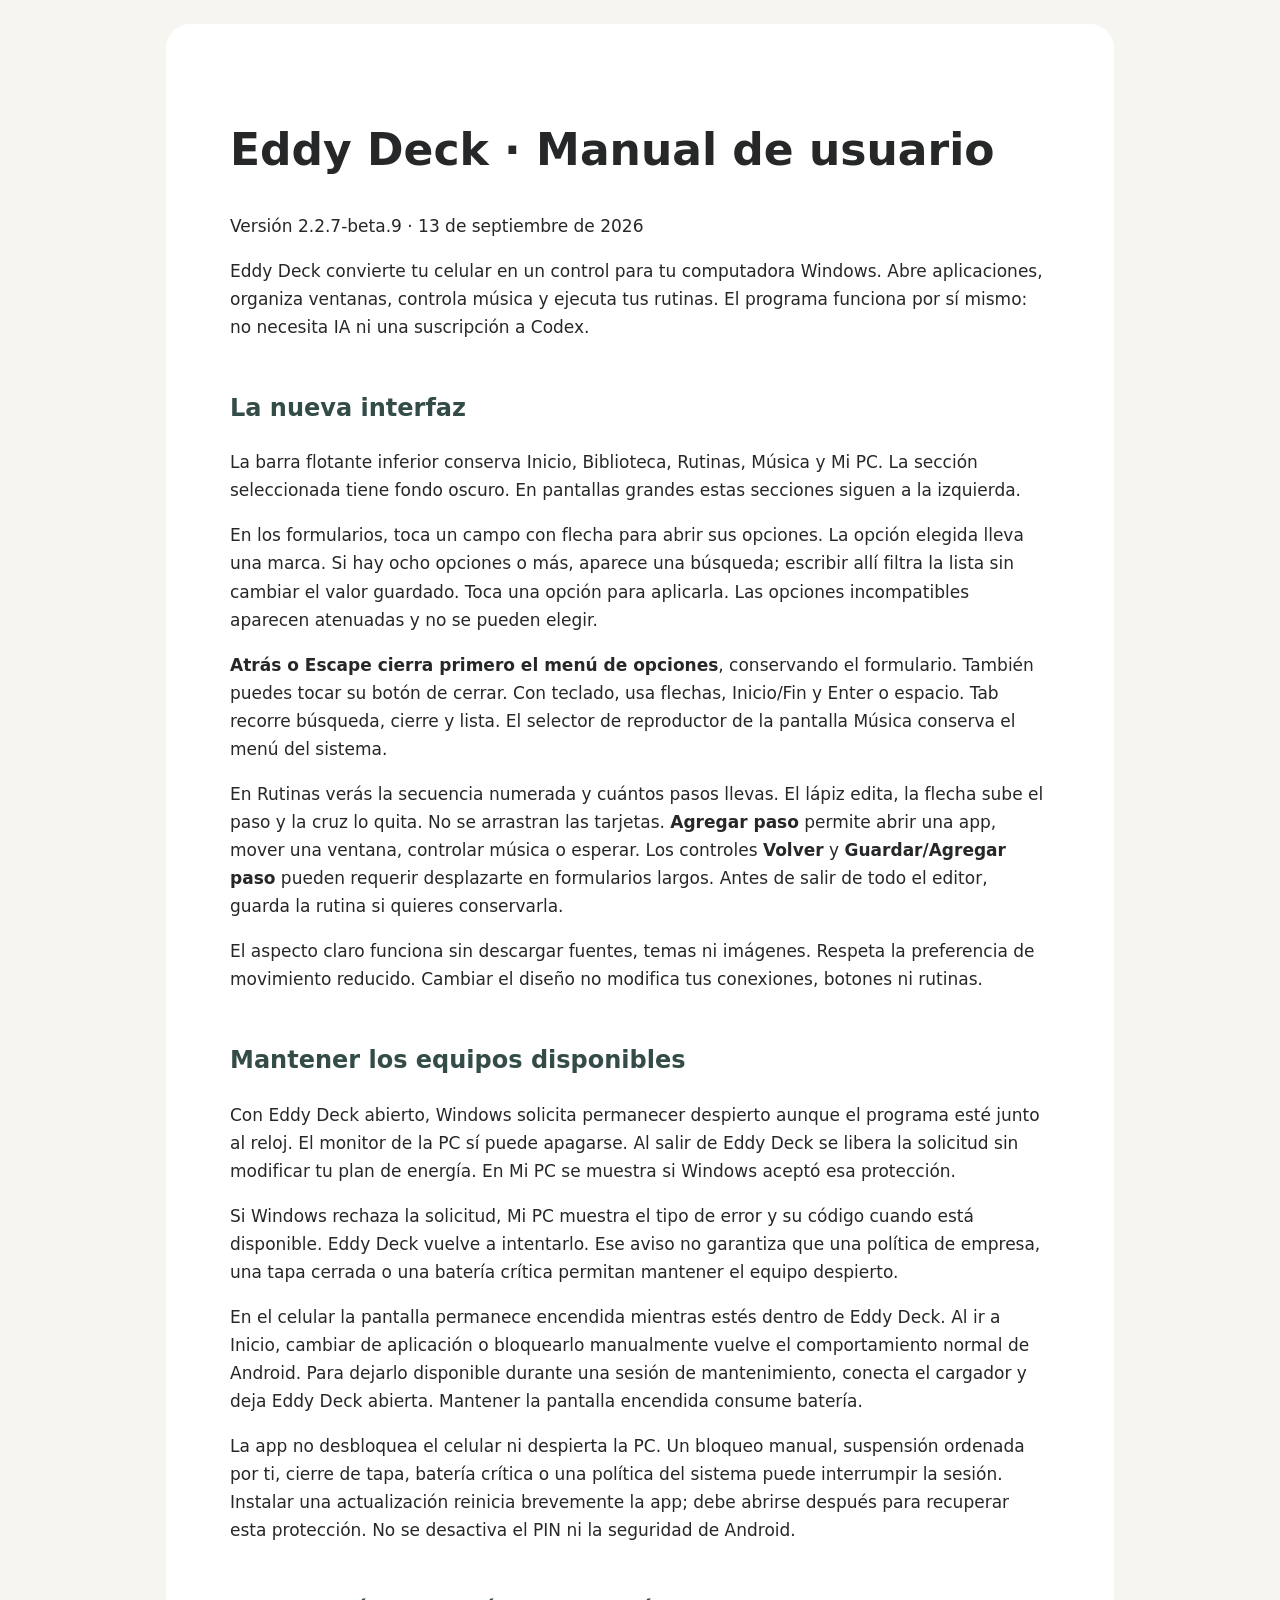
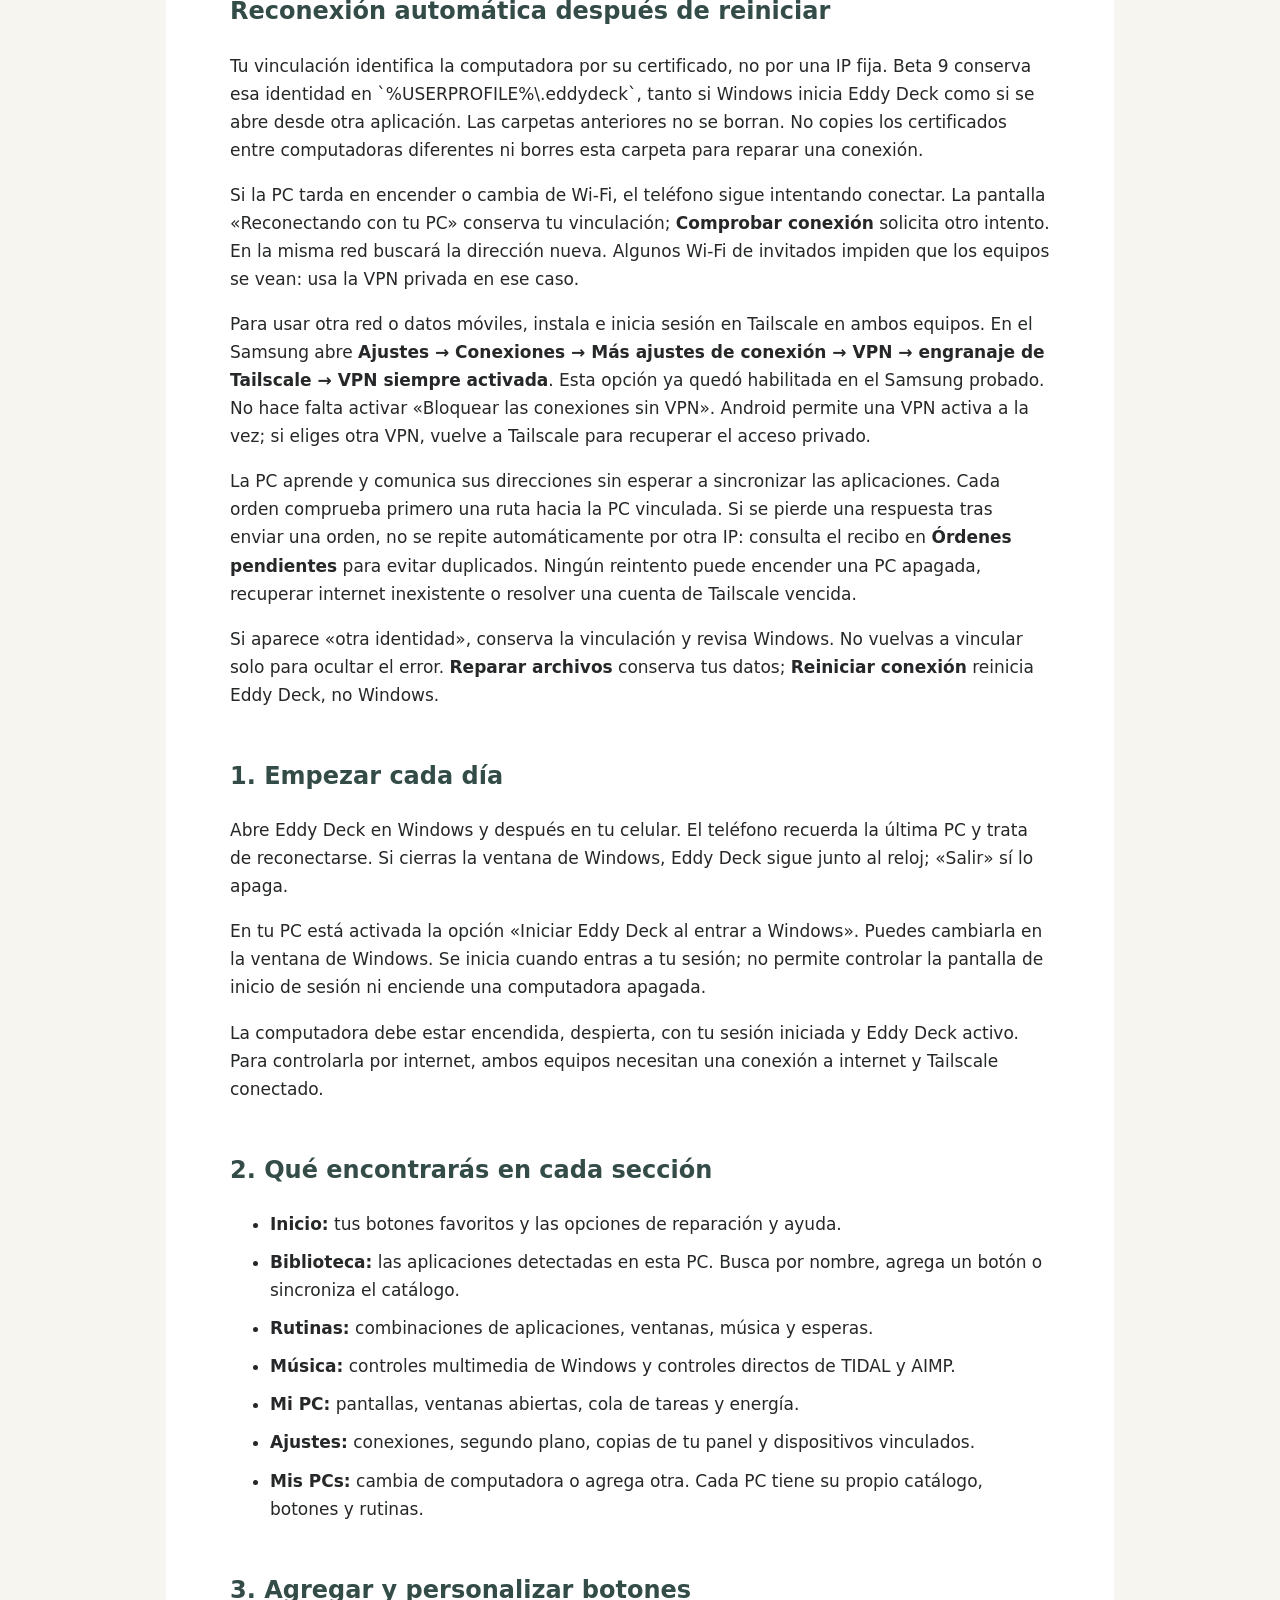
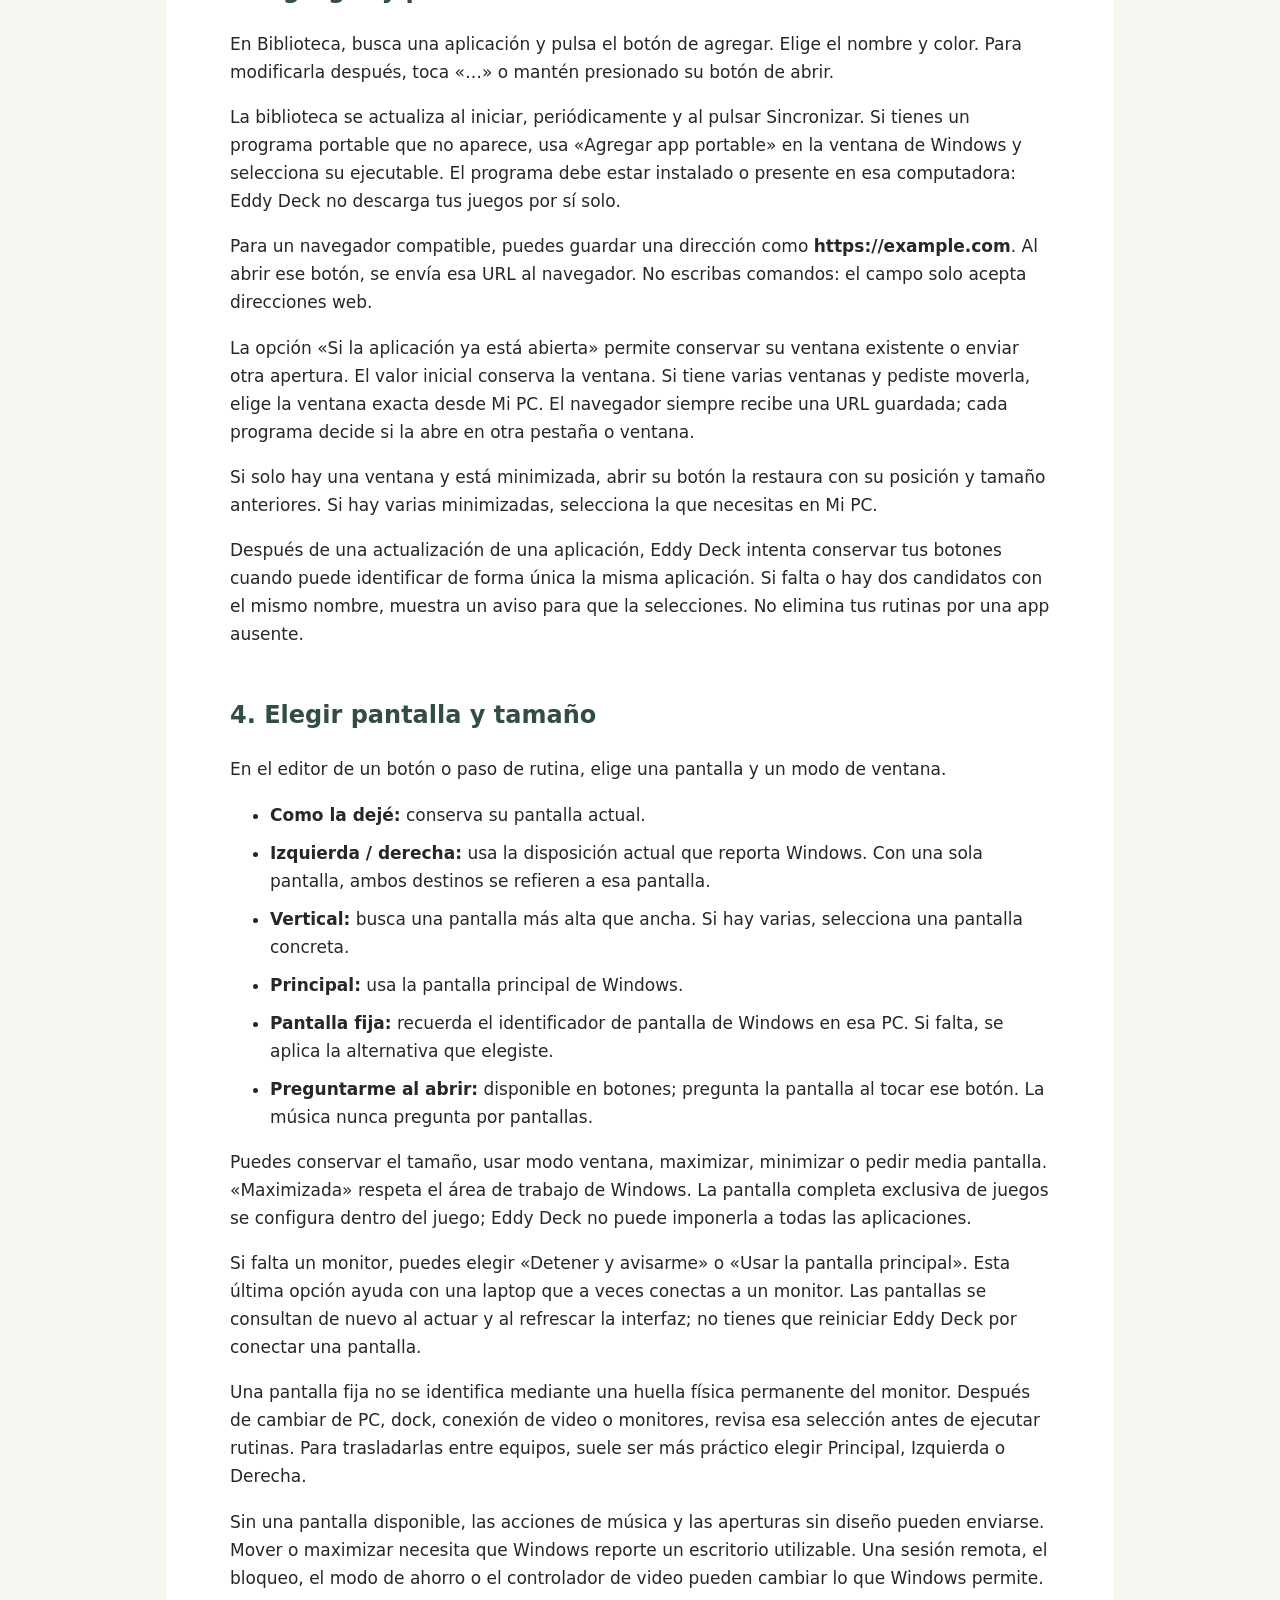
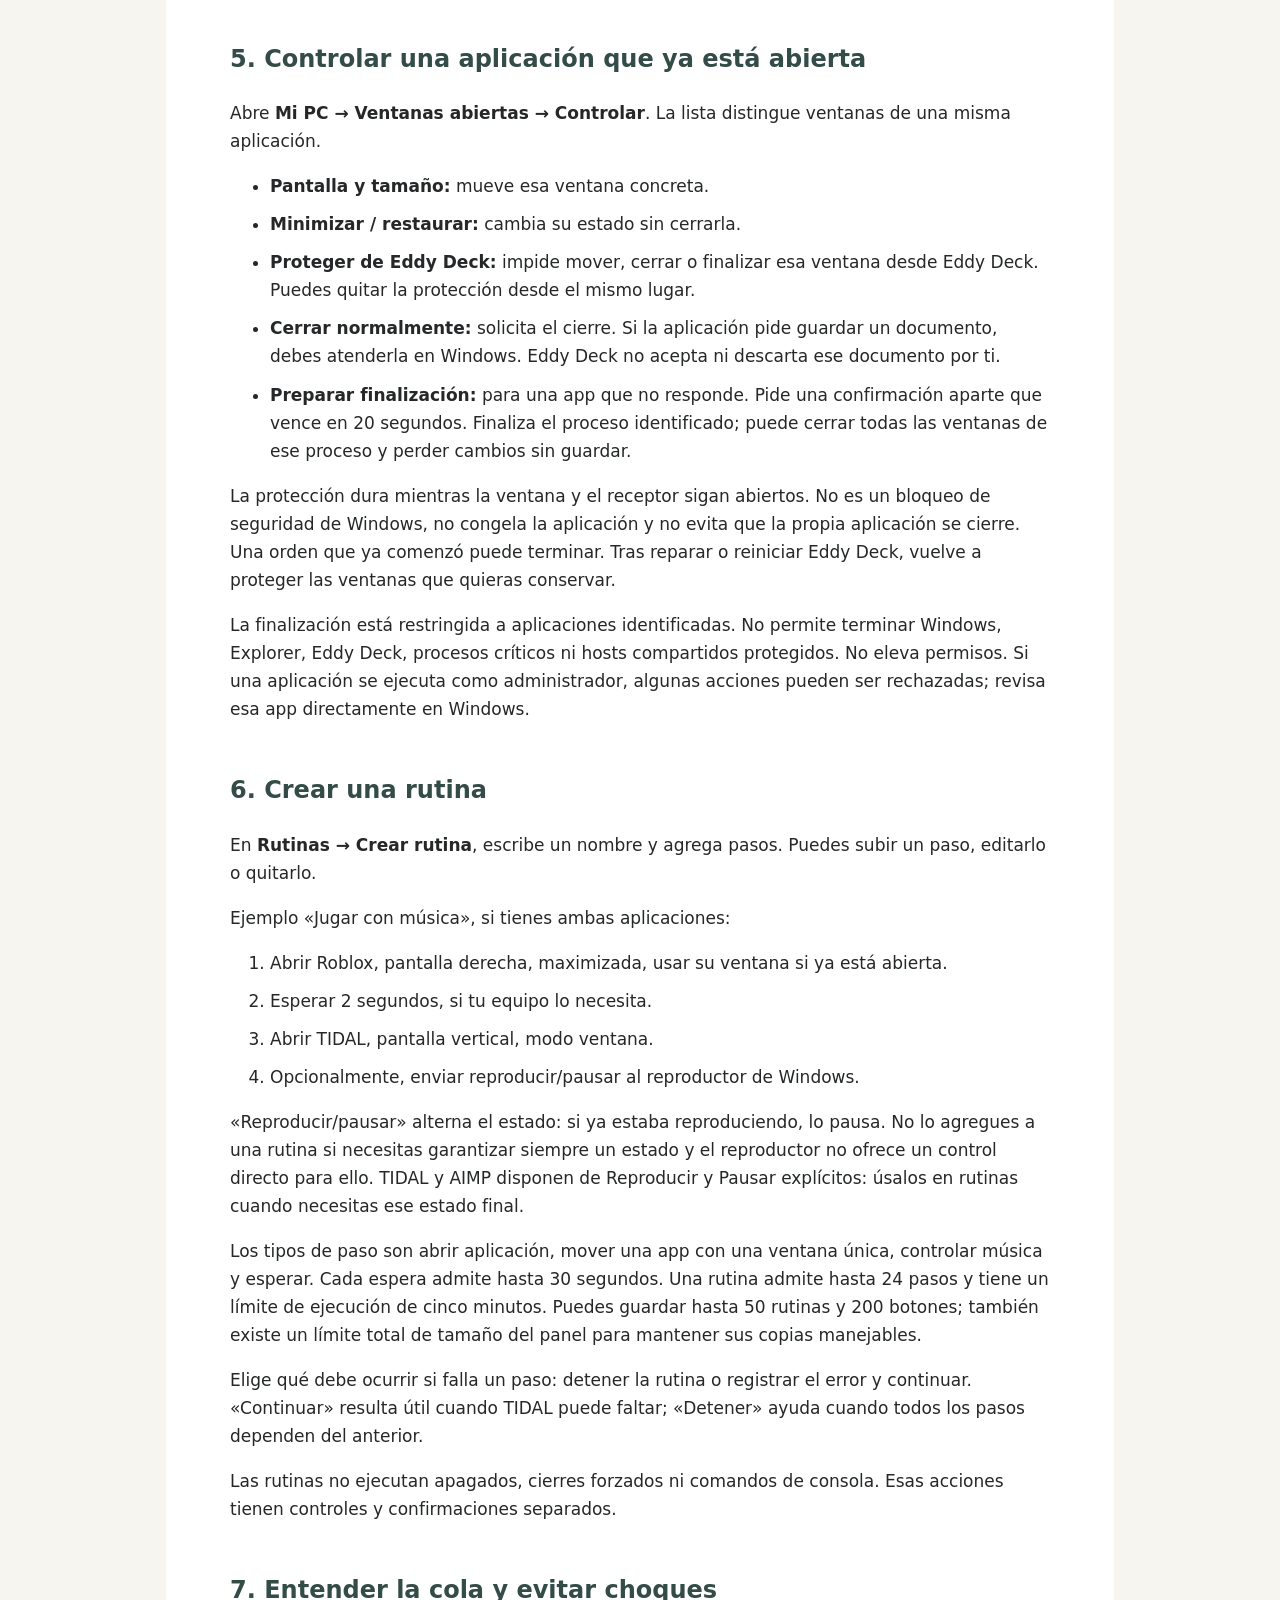
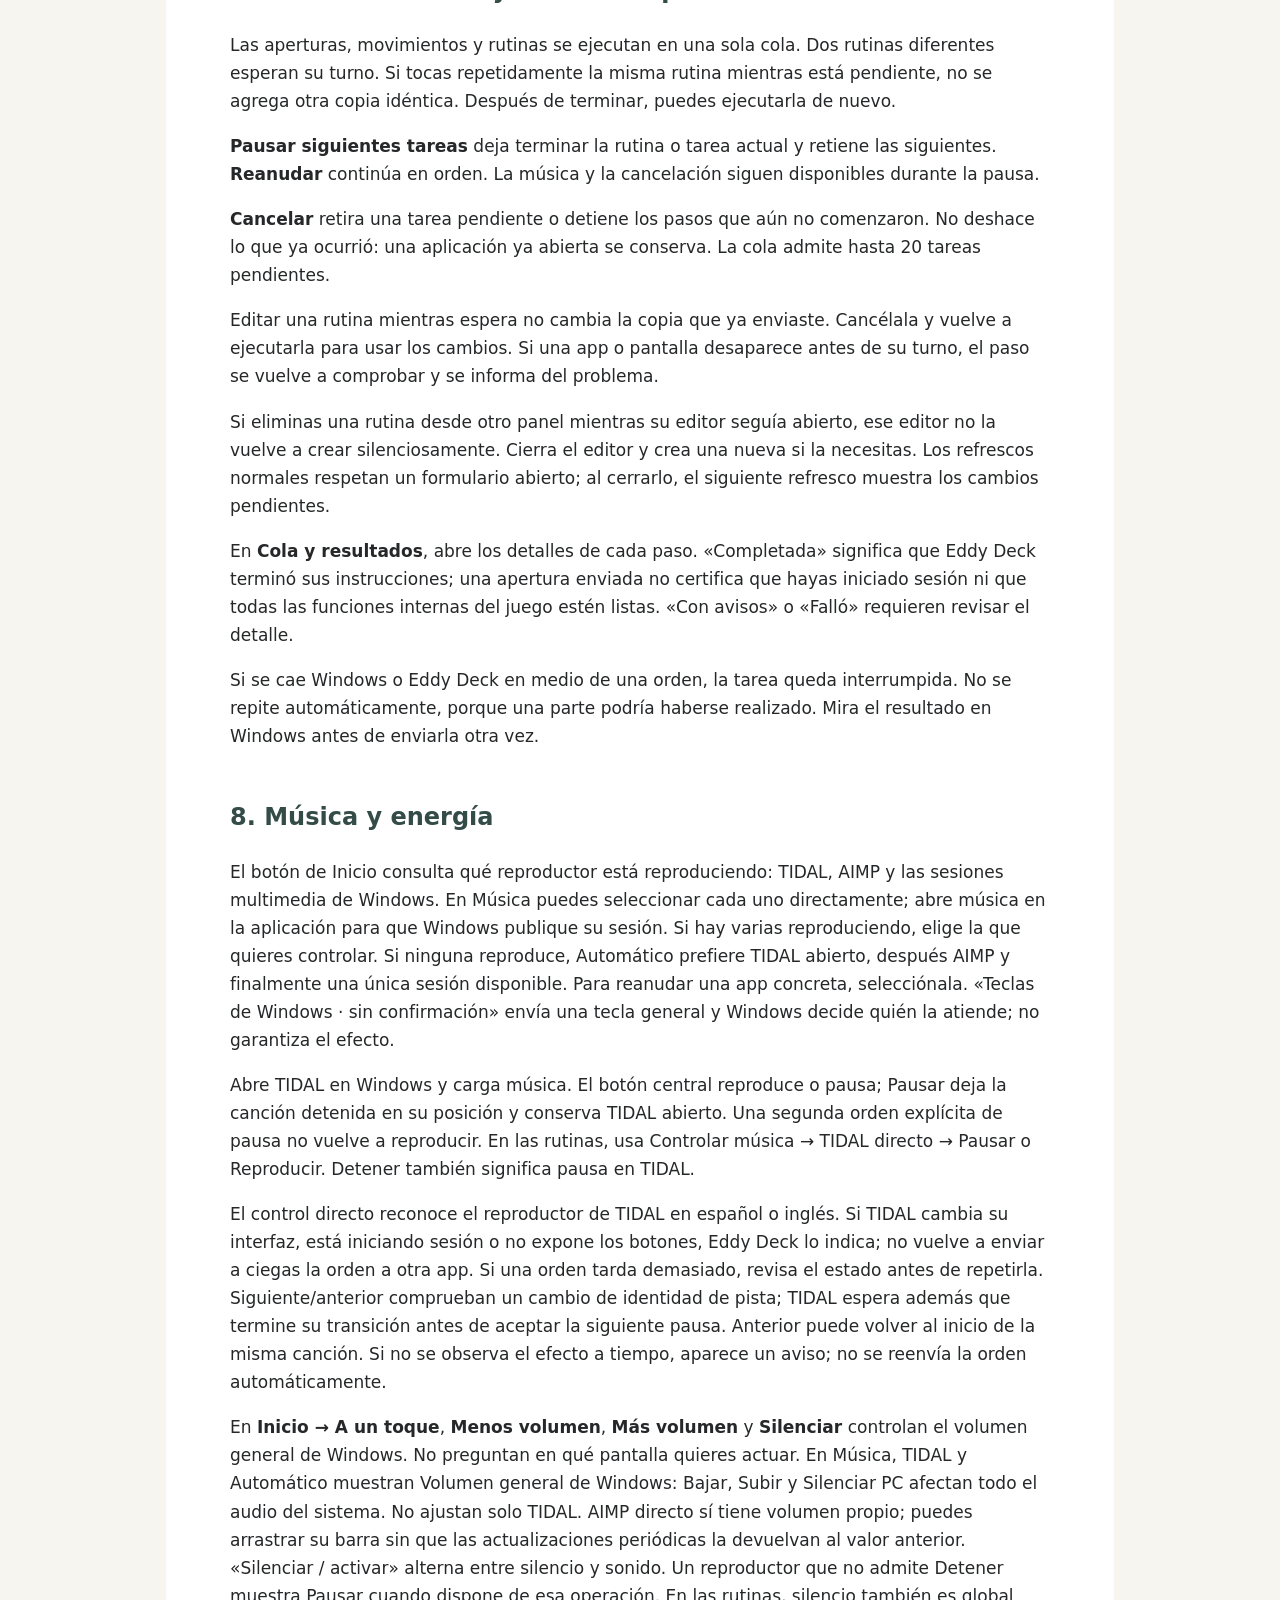
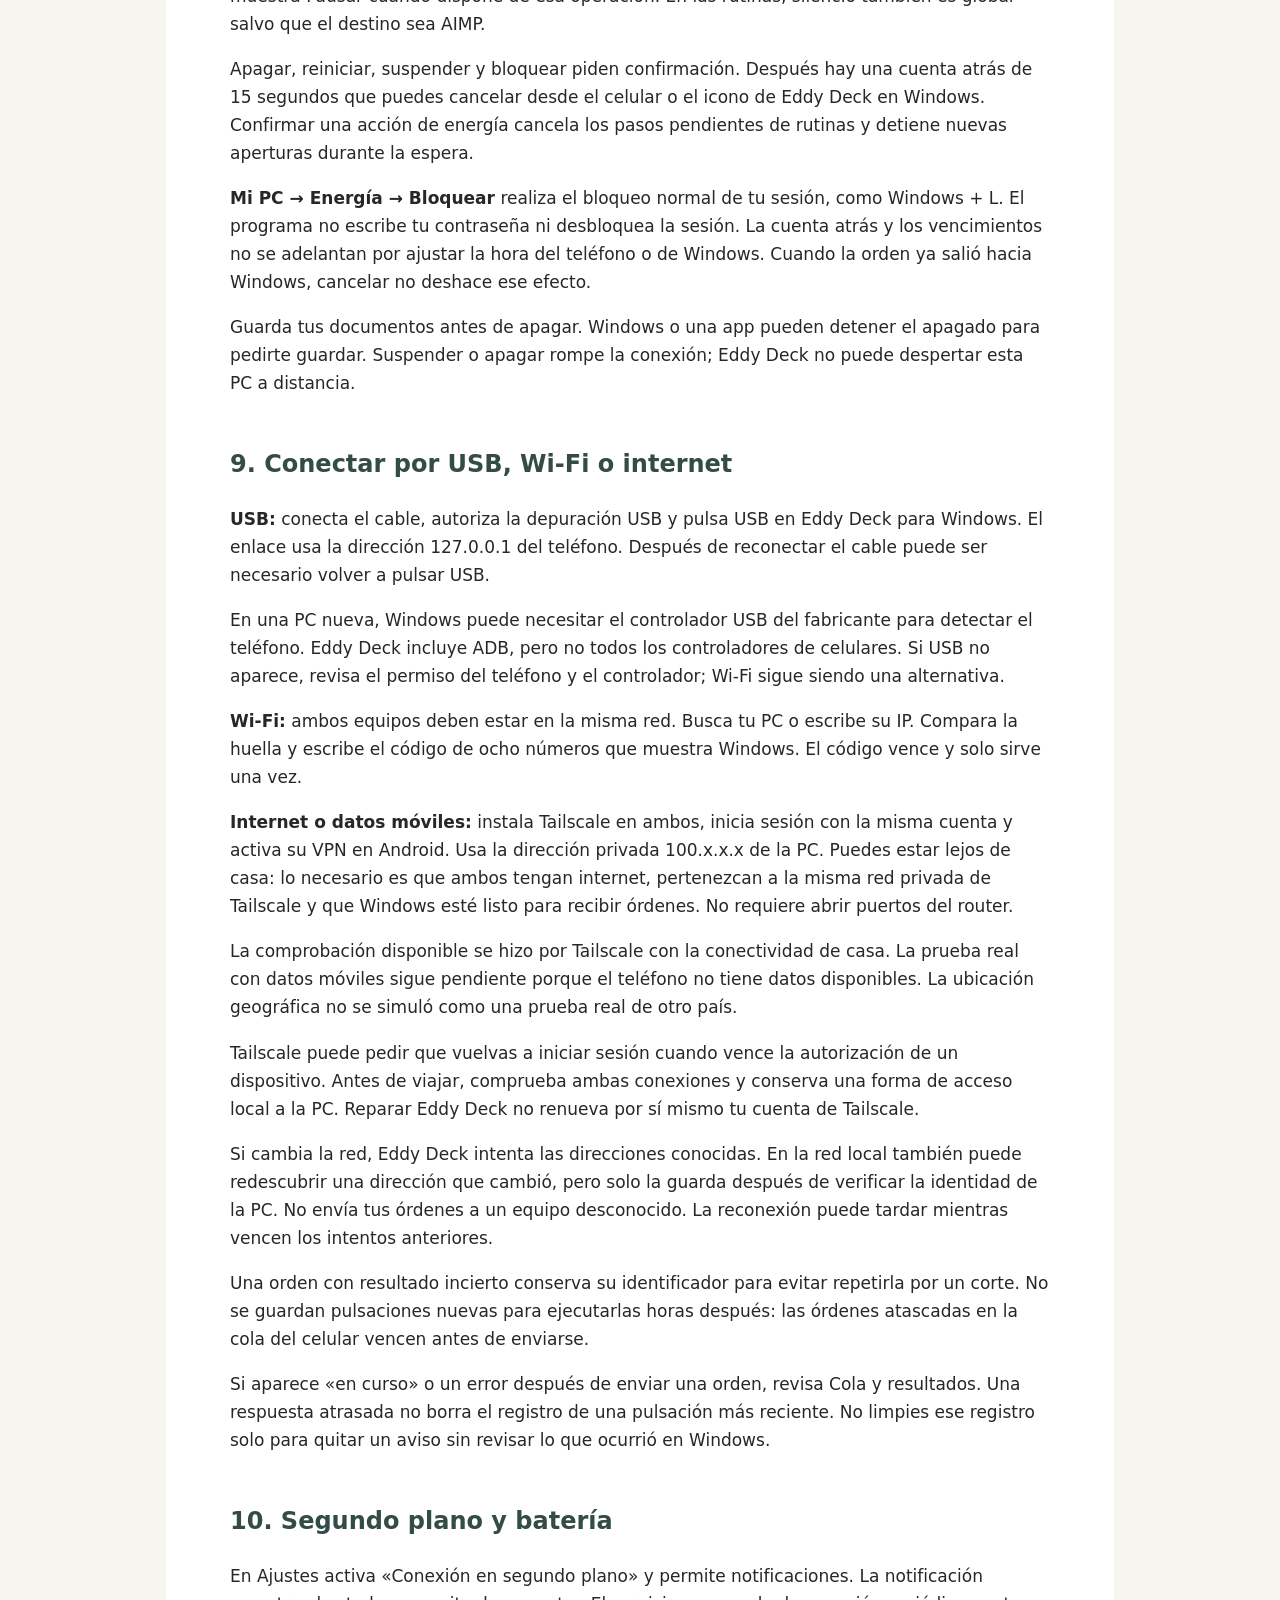
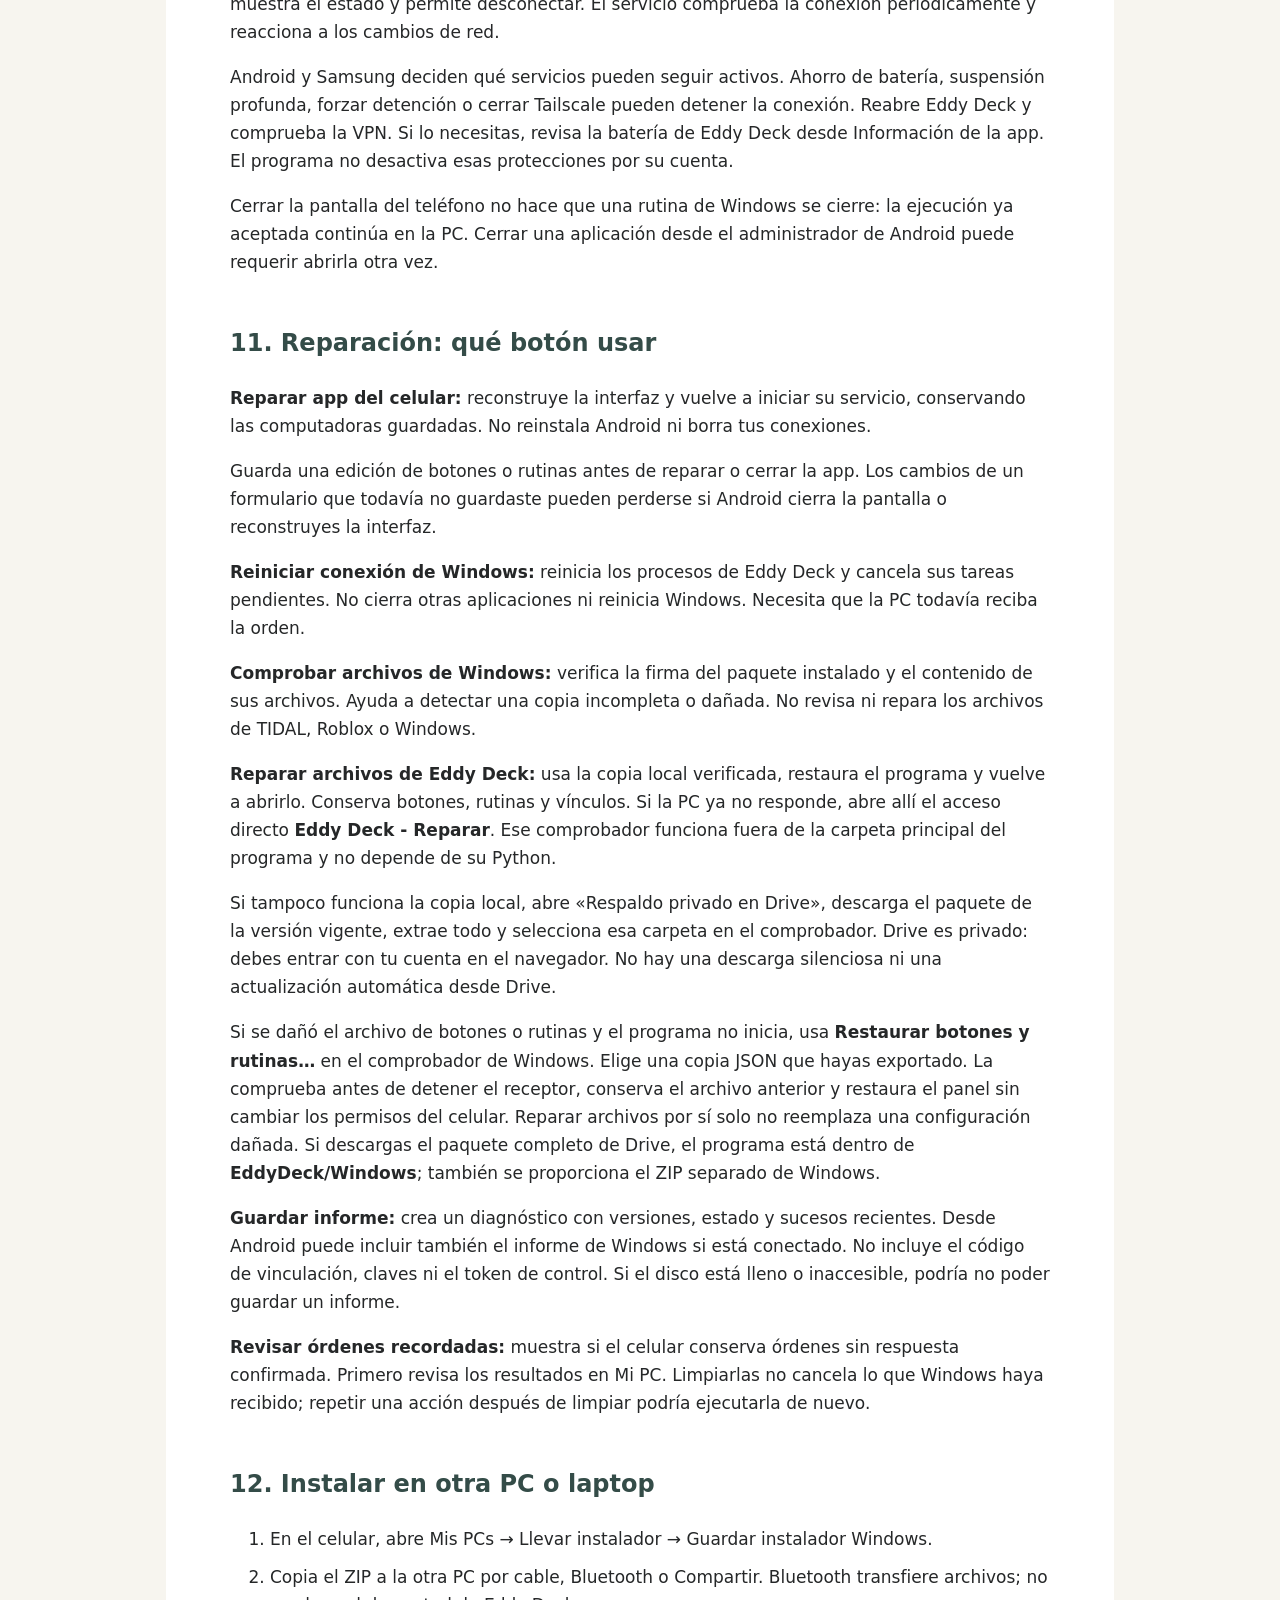
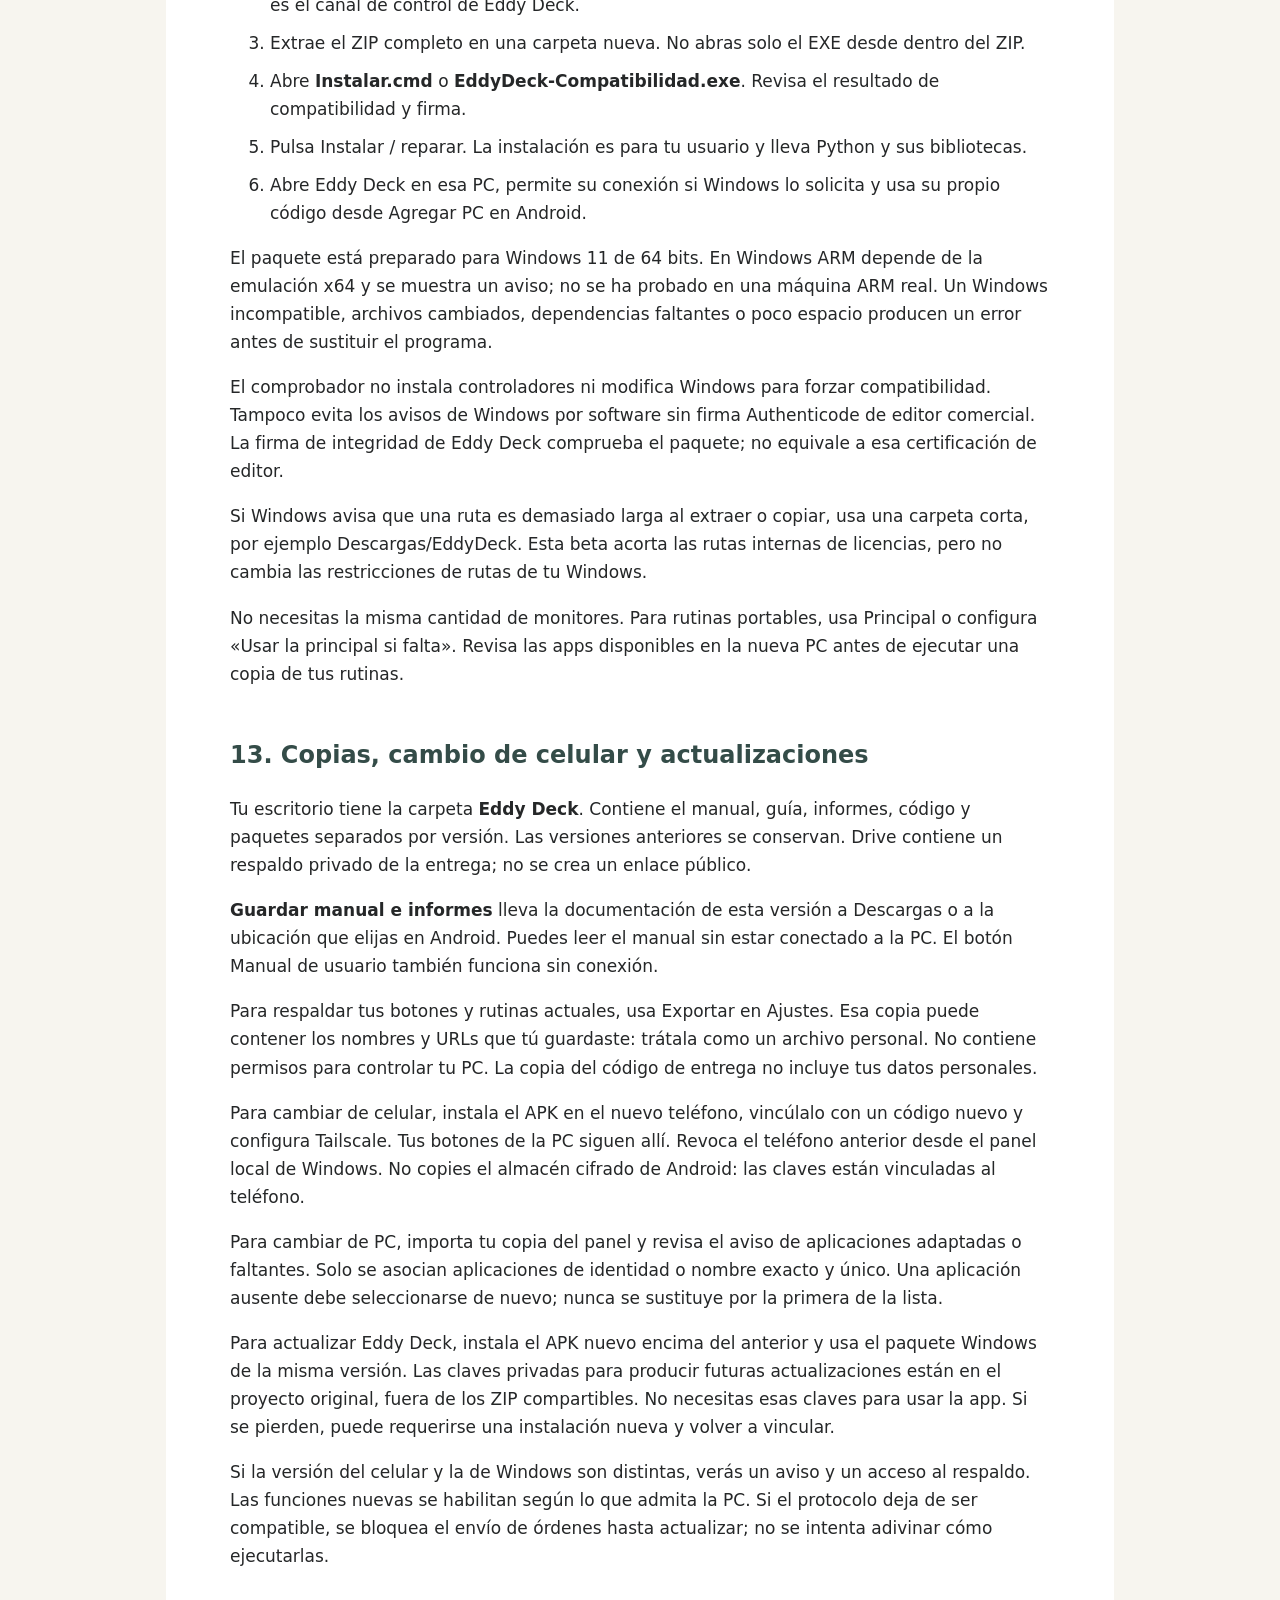
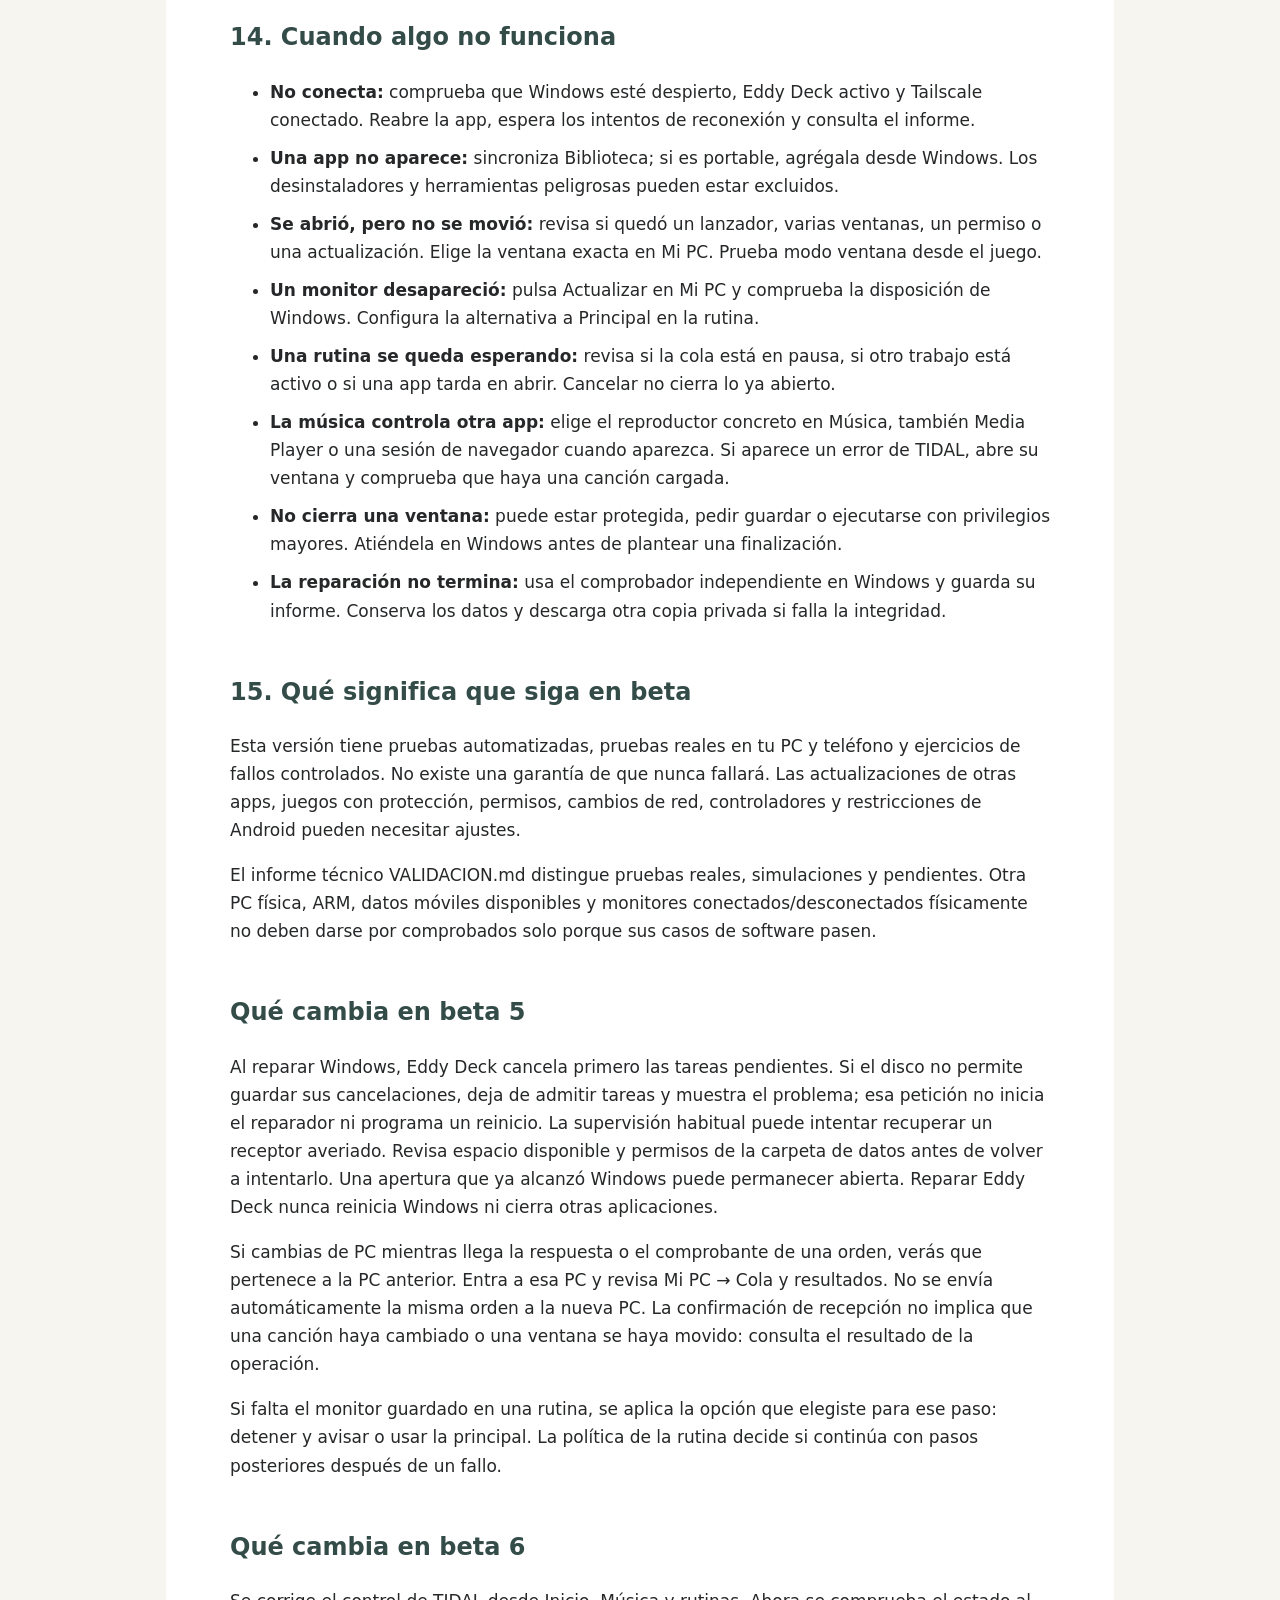
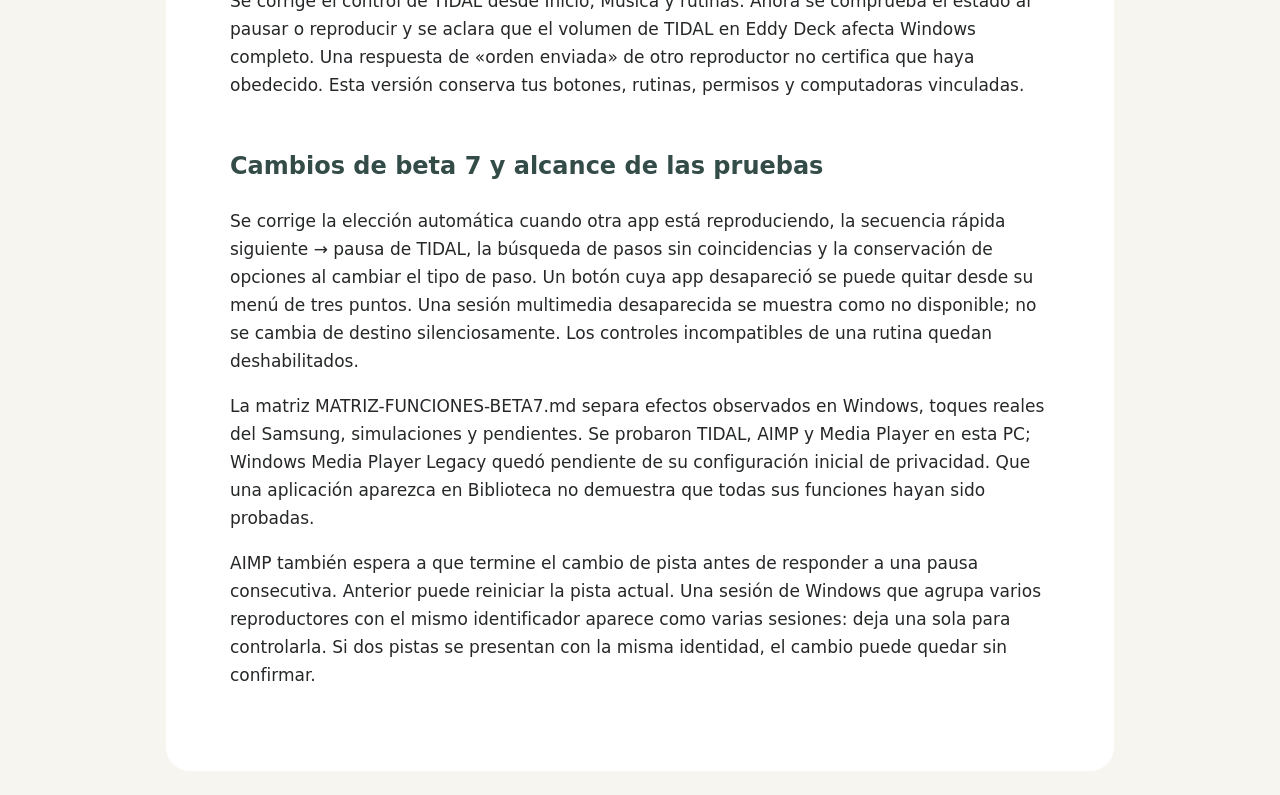
==== docs/MANUAL-USUARIO.html @ 666d39c7 "Publicar fuentes de Eddy Deck beta 9 sin datos personales" ====
<!doctype html><html lang="es"><meta charset="utf-8"><meta name="viewport" content="width=device-width, initial-scale=1"><title>Eddy Deck · Manual de usuario</title><style>body{font:17px/1.65 system-ui,sans-serif;background:#f7f5ef;color:#252728;margin:0;padding:24px}article{max-width:820px;margin:auto;background:white;padding:clamp(20px,5vw,64px);border-radius:24px}h1{font-size:clamp(28px,5vw,44px);line-height:1.15}h2{margin-top:2em;font-size:24px;color:#344c48}li{margin:10px 0}strong{font-weight:650}@media print{body{padding:0;background:white}article{padding:0}h2{break-after:avoid}}</style><article class="user-manual"><h1>Eddy Deck · Manual de usuario</h1><p>Versión 2.2.7-beta.9 · 13 de septiembre de 2026</p><p>Eddy Deck convierte tu celular en un control para tu computadora Windows. Abre aplicaciones, organiza ventanas, controla música y ejecuta tus rutinas. El programa funciona por sí mismo: no necesita IA ni una suscripción a Codex.</p><h2>La nueva interfaz</h2><p>La barra flotante inferior conserva Inicio, Biblioteca, Rutinas, Música y Mi PC. La sección seleccionada tiene fondo oscuro. En pantallas grandes estas secciones siguen a la izquierda.</p><p>En los formularios, toca un campo con flecha para abrir sus opciones. La opción elegida lleva una marca. Si hay ocho opciones o más, aparece una búsqueda; escribir allí filtra la lista sin cambiar el valor guardado. Toca una opción para aplicarla. Las opciones incompatibles aparecen atenuadas y no se pueden elegir.</p><p><strong>Atrás o Escape cierra primero el menú de opciones</strong>, conservando el formulario. También puedes tocar su botón de cerrar. Con teclado, usa flechas, Inicio/Fin y Enter o espacio. Tab recorre búsqueda, cierre y lista. El selector de reproductor de la pantalla Música conserva el menú del sistema.</p><p>En Rutinas verás la secuencia numerada y cuántos pasos llevas. El lápiz edita, la flecha sube el paso y la cruz lo quita. No se arrastran las tarjetas. <strong>Agregar paso</strong> permite abrir una app, mover una ventana, controlar música o esperar. Los controles <strong>Volver</strong> y <strong>Guardar/Agregar paso</strong> pueden requerir desplazarte en formularios largos. Antes de salir de todo el editor, guarda la rutina si quieres conservarla.</p><p>El aspecto claro funciona sin descargar fuentes, temas ni imágenes. Respeta la preferencia de movimiento reducido. Cambiar el diseño no modifica tus conexiones, botones ni rutinas.</p><h2>Mantener los equipos disponibles</h2><p>Con Eddy Deck abierto, Windows solicita permanecer despierto aunque el programa esté junto al reloj. El monitor de la PC sí puede apagarse. Al salir de Eddy Deck se libera la solicitud sin modificar tu plan de energía. En Mi PC se muestra si Windows aceptó esa protección.</p><p>Si Windows rechaza la solicitud, Mi PC muestra el tipo de error y su código cuando está disponible. Eddy Deck vuelve a intentarlo. Ese aviso no garantiza que una política de empresa, una tapa cerrada o una batería crítica permitan mantener el equipo despierto.</p><p>En el celular la pantalla permanece encendida mientras estés dentro de Eddy Deck. Al ir a Inicio, cambiar de aplicación o bloquearlo manualmente vuelve el comportamiento normal de Android. Para dejarlo disponible durante una sesión de mantenimiento, conecta el cargador y deja Eddy Deck abierta. Mantener la pantalla encendida consume batería.</p><p>La app no desbloquea el celular ni despierta la PC. Un bloqueo manual, suspensión ordenada por ti, cierre de tapa, batería crítica o una política del sistema puede interrumpir la sesión. Instalar una actualización reinicia brevemente la app; debe abrirse después para recuperar esta protección. No se desactiva el PIN ni la seguridad de Android.</p><h2>Reconexión automática después de reiniciar</h2><p>Tu vinculación identifica la computadora por su certificado, no por una IP fija. Beta 9 conserva esa identidad en `%USERPROFILE%\.eddydeck`, tanto si Windows inicia Eddy Deck como si se abre desde otra aplicación. Las carpetas anteriores no se borran. No copies los certificados entre computadoras diferentes ni borres esta carpeta para reparar una conexión.</p><p>Si la PC tarda en encender o cambia de Wi-Fi, el teléfono sigue intentando conectar. La pantalla «Reconectando con tu PC» conserva tu vinculación; <strong>Comprobar conexión</strong> solicita otro intento. En la misma red buscará la dirección nueva. Algunos Wi-Fi de invitados impiden que los equipos se vean: usa la VPN privada en ese caso.</p><p>Para usar otra red o datos móviles, instala e inicia sesión en Tailscale en ambos equipos. En el Samsung abre <strong>Ajustes → Conexiones → Más ajustes de conexión → VPN → engranaje de Tailscale → VPN siempre activada</strong>. Esta opción ya quedó habilitada en el Samsung probado. No hace falta activar «Bloquear las conexiones sin VPN». Android permite una VPN activa a la vez; si eliges otra VPN, vuelve a Tailscale para recuperar el acceso privado.</p><p>La PC aprende y comunica sus direcciones sin esperar a sincronizar las aplicaciones. Cada orden comprueba primero una ruta hacia la PC vinculada. Si se pierde una respuesta tras enviar una orden, no se repite automáticamente por otra IP: consulta el recibo en <strong>Órdenes pendientes</strong> para evitar duplicados. Ningún reintento puede encender una PC apagada, recuperar internet inexistente o resolver una cuenta de Tailscale vencida.</p><p>Si aparece «otra identidad», conserva la vinculación y revisa Windows. No vuelvas a vincular solo para ocultar el error. <strong>Reparar archivos</strong> conserva tus datos; <strong>Reiniciar conexión</strong> reinicia Eddy Deck, no Windows.</p><h2>1. Empezar cada día</h2><p>Abre Eddy Deck en Windows y después en tu celular. El teléfono recuerda la última PC y trata de reconectarse. Si cierras la ventana de Windows, Eddy Deck sigue junto al reloj; «Salir» sí lo apaga.</p><p>En tu PC está activada la opción «Iniciar Eddy Deck al entrar a Windows». Puedes cambiarla en la ventana de Windows. Se inicia cuando entras a tu sesión; no permite controlar la pantalla de inicio de sesión ni enciende una computadora apagada.</p><p>La computadora debe estar encendida, despierta, con tu sesión iniciada y Eddy Deck activo. Para controlarla por internet, ambos equipos necesitan una conexión a internet y Tailscale conectado.</p><h2>2. Qué encontrarás en cada sección</h2><ul><li><strong>Inicio:</strong> tus botones favoritos y las opciones de reparación y ayuda.</li><li><strong>Biblioteca:</strong> las aplicaciones detectadas en esta PC. Busca por nombre, agrega un botón o sincroniza el catálogo.</li><li><strong>Rutinas:</strong> combinaciones de aplicaciones, ventanas, música y esperas.</li><li><strong>Música:</strong> controles multimedia de Windows y controles directos de TIDAL y AIMP.</li><li><strong>Mi PC:</strong> pantallas, ventanas abiertas, cola de tareas y energía.</li><li><strong>Ajustes:</strong> conexiones, segundo plano, copias de tu panel y dispositivos vinculados.</li><li><strong>Mis PCs:</strong> cambia de computadora o agrega otra. Cada PC tiene su propio catálogo, botones y rutinas.</li></ul><h2>3. Agregar y personalizar botones</h2><p>En Biblioteca, busca una aplicación y pulsa el botón de agregar. Elige el nombre y color. Para modificarla después, toca «…» o mantén presionado su botón de abrir.</p><p>La biblioteca se actualiza al iniciar, periódicamente y al pulsar Sincronizar. Si tienes un programa portable que no aparece, usa «Agregar app portable» en la ventana de Windows y selecciona su ejecutable. El programa debe estar instalado o presente en esa computadora: Eddy Deck no descarga tus juegos por sí solo.</p><p>Para un navegador compatible, puedes guardar una dirección como <strong>https://example.com</strong>. Al abrir ese botón, se envía esa URL al navegador. No escribas comandos: el campo solo acepta direcciones web.</p><p>La opción «Si la aplicación ya está abierta» permite conservar su ventana existente o enviar otra apertura. El valor inicial conserva la ventana. Si tiene varias ventanas y pediste moverla, elige la ventana exacta desde Mi PC. El navegador siempre recibe una URL guardada; cada programa decide si la abre en otra pestaña o ventana.</p><p>Si solo hay una ventana y está minimizada, abrir su botón la restaura con su posición y tamaño anteriores. Si hay varias minimizadas, selecciona la que necesitas en Mi PC.</p><p>Después de una actualización de una aplicación, Eddy Deck intenta conservar tus botones cuando puede identificar de forma única la misma aplicación. Si falta o hay dos candidatos con el mismo nombre, muestra un aviso para que la selecciones. No elimina tus rutinas por una app ausente.</p><h2>4. Elegir pantalla y tamaño</h2><p>En el editor de un botón o paso de rutina, elige una pantalla y un modo de ventana.</p><ul><li><strong>Como la dejé:</strong> conserva su pantalla actual.</li><li><strong>Izquierda / derecha:</strong> usa la disposición actual que reporta Windows. Con una sola pantalla, ambos destinos se refieren a esa pantalla.</li><li><strong>Vertical:</strong> busca una pantalla más alta que ancha. Si hay varias, selecciona una pantalla concreta.</li><li><strong>Principal:</strong> usa la pantalla principal de Windows.</li><li><strong>Pantalla fija:</strong> recuerda el identificador de pantalla de Windows en esa PC. Si falta, se aplica la alternativa que elegiste.</li><li><strong>Preguntarme al abrir:</strong> disponible en botones; pregunta la pantalla al tocar ese botón. La música nunca pregunta por pantallas.</li></ul><p>Puedes conservar el tamaño, usar modo ventana, maximizar, minimizar o pedir media pantalla. «Maximizada» respeta el área de trabajo de Windows. La pantalla completa exclusiva de juegos se configura dentro del juego; Eddy Deck no puede imponerla a todas las aplicaciones.</p><p>Si falta un monitor, puedes elegir «Detener y avisarme» o «Usar la pantalla principal». Esta última opción ayuda con una laptop que a veces conectas a un monitor. Las pantallas se consultan de nuevo al actuar y al refrescar la interfaz; no tienes que reiniciar Eddy Deck por conectar una pantalla.</p><p>Una pantalla fija no se identifica mediante una huella física permanente del monitor. Después de cambiar de PC, dock, conexión de video o monitores, revisa esa selección antes de ejecutar rutinas. Para trasladarlas entre equipos, suele ser más práctico elegir Principal, Izquierda o Derecha.</p><p>Sin una pantalla disponible, las acciones de música y las aperturas sin diseño pueden enviarse. Mover o maximizar necesita que Windows reporte un escritorio utilizable. Una sesión remota, el bloqueo, el modo de ahorro o el controlador de video pueden cambiar lo que Windows permite.</p><h2>5. Controlar una aplicación que ya está abierta</h2><p>Abre <strong>Mi PC → Ventanas abiertas → Controlar</strong>. La lista distingue ventanas de una misma aplicación.</p><ul><li><strong>Pantalla y tamaño:</strong> mueve esa ventana concreta.</li><li><strong>Minimizar / restaurar:</strong> cambia su estado sin cerrarla.</li><li><strong>Proteger de Eddy Deck:</strong> impide mover, cerrar o finalizar esa ventana desde Eddy Deck. Puedes quitar la protección desde el mismo lugar.</li><li><strong>Cerrar normalmente:</strong> solicita el cierre. Si la aplicación pide guardar un documento, debes atenderla en Windows. Eddy Deck no acepta ni descarta ese documento por ti.</li><li><strong>Preparar finalización:</strong> para una app que no responde. Pide una confirmación aparte que vence en 20 segundos. Finaliza el proceso identificado; puede cerrar todas las ventanas de ese proceso y perder cambios sin guardar.</li></ul><p>La protección dura mientras la ventana y el receptor sigan abiertos. No es un bloqueo de seguridad de Windows, no congela la aplicación y no evita que la propia aplicación se cierre. Una orden que ya comenzó puede terminar. Tras reparar o reiniciar Eddy Deck, vuelve a proteger las ventanas que quieras conservar.</p><p>La finalización está restringida a aplicaciones identificadas. No permite terminar Windows, Explorer, Eddy Deck, procesos críticos ni hosts compartidos protegidos. No eleva permisos. Si una aplicación se ejecuta como administrador, algunas acciones pueden ser rechazadas; revisa esa app directamente en Windows.</p><h2>6. Crear una rutina</h2><p>En <strong>Rutinas → Crear rutina</strong>, escribe un nombre y agrega pasos. Puedes subir un paso, editarlo o quitarlo.</p><p>Ejemplo «Jugar con música», si tienes ambas aplicaciones:</p><ol><li>Abrir Roblox, pantalla derecha, maximizada, usar su ventana si ya está abierta.</li><li>Esperar 2 segundos, si tu equipo lo necesita.</li><li>Abrir TIDAL, pantalla vertical, modo ventana.</li><li>Opcionalmente, enviar reproducir/pausar al reproductor de Windows.</li></ol><p>«Reproducir/pausar» alterna el estado: si ya estaba reproduciendo, lo pausa. No lo agregues a una rutina si necesitas garantizar siempre un estado y el reproductor no ofrece un control directo para ello. TIDAL y AIMP disponen de Reproducir y Pausar explícitos: úsalos en rutinas cuando necesitas ese estado final.</p><p>Los tipos de paso son abrir aplicación, mover una app con una ventana única, controlar música y esperar. Cada espera admite hasta 30 segundos. Una rutina admite hasta 24 pasos y tiene un límite de ejecución de cinco minutos. Puedes guardar hasta 50 rutinas y 200 botones; también existe un límite total de tamaño del panel para mantener sus copias manejables.</p><p>Elige qué debe ocurrir si falla un paso: detener la rutina o registrar el error y continuar. «Continuar» resulta útil cuando TIDAL puede faltar; «Detener» ayuda cuando todos los pasos dependen del anterior.</p><p>Las rutinas no ejecutan apagados, cierres forzados ni comandos de consola. Esas acciones tienen controles y confirmaciones separados.</p><h2>7. Entender la cola y evitar choques</h2><p>Las aperturas, movimientos y rutinas se ejecutan en una sola cola. Dos rutinas diferentes esperan su turno. Si tocas repetidamente la misma rutina mientras está pendiente, no se agrega otra copia idéntica. Después de terminar, puedes ejecutarla de nuevo.</p><p><strong>Pausar siguientes tareas</strong> deja terminar la rutina o tarea actual y retiene las siguientes. <strong>Reanudar</strong> continúa en orden. La música y la cancelación siguen disponibles durante la pausa.</p><p><strong>Cancelar</strong> retira una tarea pendiente o detiene los pasos que aún no comenzaron. No deshace lo que ya ocurrió: una aplicación ya abierta se conserva. La cola admite hasta 20 tareas pendientes.</p><p>Editar una rutina mientras espera no cambia la copia que ya enviaste. Cancélala y vuelve a ejecutarla para usar los cambios. Si una app o pantalla desaparece antes de su turno, el paso se vuelve a comprobar y se informa del problema.</p><p>Si eliminas una rutina desde otro panel mientras su editor seguía abierto, ese editor no la vuelve a crear silenciosamente. Cierra el editor y crea una nueva si la necesitas. Los refrescos normales respetan un formulario abierto; al cerrarlo, el siguiente refresco muestra los cambios pendientes.</p><p>En <strong>Cola y resultados</strong>, abre los detalles de cada paso. «Completada» significa que Eddy Deck terminó sus instrucciones; una apertura enviada no certifica que hayas iniciado sesión ni que todas las funciones internas del juego estén listas. «Con avisos» o «Falló» requieren revisar el detalle.</p><p>Si se cae Windows o Eddy Deck en medio de una orden, la tarea queda interrumpida. No se repite automáticamente, porque una parte podría haberse realizado. Mira el resultado en Windows antes de enviarla otra vez.</p><h2>8. Música y energía</h2><p>El botón de Inicio consulta qué reproductor está reproduciendo: TIDAL, AIMP y las sesiones multimedia de Windows. En Música puedes seleccionar cada uno directamente; abre música en la aplicación para que Windows publique su sesión. Si hay varias reproduciendo, elige la que quieres controlar. Si ninguna reproduce, Automático prefiere TIDAL abierto, después AIMP y finalmente una única sesión disponible. Para reanudar una app concreta, selecciónala. «Teclas de Windows · sin confirmación» envía una tecla general y Windows decide quién la atiende; no garantiza el efecto.</p><p>Abre TIDAL en Windows y carga música. El botón central reproduce o pausa; Pausar deja la canción detenida en su posición y conserva TIDAL abierto. Una segunda orden explícita de pausa no vuelve a reproducir. En las rutinas, usa Controlar música → TIDAL directo → Pausar o Reproducir. Detener también significa pausa en TIDAL.</p><p>El control directo reconoce el reproductor de TIDAL en español o inglés. Si TIDAL cambia su interfaz, está iniciando sesión o no expone los botones, Eddy Deck lo indica; no vuelve a enviar a ciegas la orden a otra app. Si una orden tarda demasiado, revisa el estado antes de repetirla. Siguiente/anterior comprueban un cambio de identidad de pista; TIDAL espera además que termine su transición antes de aceptar la siguiente pausa. Anterior puede volver al inicio de la misma canción. Si no se observa el efecto a tiempo, aparece un aviso; no se reenvía la orden automáticamente.</p><p>En <strong>Inicio → A un toque</strong>, <strong>Menos volumen</strong>, <strong>Más volumen</strong> y <strong>Silenciar</strong> controlan el volumen general de Windows. No preguntan en qué pantalla quieres actuar. En Música, TIDAL y Automático muestran Volumen general de Windows: Bajar, Subir y Silenciar PC afectan todo el audio del sistema. No ajustan solo TIDAL. AIMP directo sí tiene volumen propio; puedes arrastrar su barra sin que las actualizaciones periódicas la devuelvan al valor anterior. «Silenciar / activar» alterna entre silencio y sonido. Un reproductor que no admite Detener muestra Pausar cuando dispone de esa operación. En las rutinas, silencio también es global salvo que el destino sea AIMP.</p><p>Apagar, reiniciar, suspender y bloquear piden confirmación. Después hay una cuenta atrás de 15 segundos que puedes cancelar desde el celular o el icono de Eddy Deck en Windows. Confirmar una acción de energía cancela los pasos pendientes de rutinas y detiene nuevas aperturas durante la espera.</p><p><strong>Mi PC → Energía → Bloquear</strong> realiza el bloqueo normal de tu sesión, como Windows + L. El programa no escribe tu contraseña ni desbloquea la sesión. La cuenta atrás y los vencimientos no se adelantan por ajustar la hora del teléfono o de Windows. Cuando la orden ya salió hacia Windows, cancelar no deshace ese efecto.</p><p>Guarda tus documentos antes de apagar. Windows o una app pueden detener el apagado para pedirte guardar. Suspender o apagar rompe la conexión; Eddy Deck no puede despertar esta PC a distancia.</p><h2>9. Conectar por USB, Wi-Fi o internet</h2><p><strong>USB:</strong> conecta el cable, autoriza la depuración USB y pulsa USB en Eddy Deck para Windows. El enlace usa la dirección 127.0.0.1 del teléfono. Después de reconectar el cable puede ser necesario volver a pulsar USB.</p><p>En una PC nueva, Windows puede necesitar el controlador USB del fabricante para detectar el teléfono. Eddy Deck incluye ADB, pero no todos los controladores de celulares. Si USB no aparece, revisa el permiso del teléfono y el controlador; Wi-Fi sigue siendo una alternativa.</p><p><strong>Wi-Fi:</strong> ambos equipos deben estar en la misma red. Busca tu PC o escribe su IP. Compara la huella y escribe el código de ocho números que muestra Windows. El código vence y solo sirve una vez.</p><p><strong>Internet o datos móviles:</strong> instala Tailscale en ambos, inicia sesión con la misma cuenta y activa su VPN en Android. Usa la dirección privada 100.x.x.x de la PC. Puedes estar lejos de casa: lo necesario es que ambos tengan internet, pertenezcan a la misma red privada de Tailscale y que Windows esté listo para recibir órdenes. No requiere abrir puertos del router.</p><p>La comprobación disponible se hizo por Tailscale con la conectividad de casa. La prueba real con datos móviles sigue pendiente porque el teléfono no tiene datos disponibles. La ubicación geográfica no se simuló como una prueba real de otro país.</p><p>Tailscale puede pedir que vuelvas a iniciar sesión cuando vence la autorización de un dispositivo. Antes de viajar, comprueba ambas conexiones y conserva una forma de acceso local a la PC. Reparar Eddy Deck no renueva por sí mismo tu cuenta de Tailscale.</p><p>Si cambia la red, Eddy Deck intenta las direcciones conocidas. En la red local también puede redescubrir una dirección que cambió, pero solo la guarda después de verificar la identidad de la PC. No envía tus órdenes a un equipo desconocido. La reconexión puede tardar mientras vencen los intentos anteriores.</p><p>Una orden con resultado incierto conserva su identificador para evitar repetirla por un corte. No se guardan pulsaciones nuevas para ejecutarlas horas después: las órdenes atascadas en la cola del celular vencen antes de enviarse.</p><p>Si aparece «en curso» o un error después de enviar una orden, revisa Cola y resultados. Una respuesta atrasada no borra el registro de una pulsación más reciente. No limpies ese registro solo para quitar un aviso sin revisar lo que ocurrió en Windows.</p><h2>10. Segundo plano y batería</h2><p>En Ajustes activa «Conexión en segundo plano» y permite notificaciones. La notificación muestra el estado y permite desconectar. El servicio comprueba la conexión periódicamente y reacciona a los cambios de red.</p><p>Android y Samsung deciden qué servicios pueden seguir activos. Ahorro de batería, suspensión profunda, forzar detención o cerrar Tailscale pueden detener la conexión. Reabre Eddy Deck y comprueba la VPN. Si lo necesitas, revisa la batería de Eddy Deck desde Información de la app. El programa no desactiva esas protecciones por su cuenta.</p><p>Cerrar la pantalla del teléfono no hace que una rutina de Windows se cierre: la ejecución ya aceptada continúa en la PC. Cerrar una aplicación desde el administrador de Android puede requerir abrirla otra vez.</p><h2>11. Reparación: qué botón usar</h2><p><strong>Reparar app del celular:</strong> reconstruye la interfaz y vuelve a iniciar su servicio, conservando las computadoras guardadas. No reinstala Android ni borra tus conexiones.</p><p>Guarda una edición de botones o rutinas antes de reparar o cerrar la app. Los cambios de un formulario que todavía no guardaste pueden perderse si Android cierra la pantalla o reconstruyes la interfaz.</p><p><strong>Reiniciar conexión de Windows:</strong> reinicia los procesos de Eddy Deck y cancela sus tareas pendientes. No cierra otras aplicaciones ni reinicia Windows. Necesita que la PC todavía reciba la orden.</p><p><strong>Comprobar archivos de Windows:</strong> verifica la firma del paquete instalado y el contenido de sus archivos. Ayuda a detectar una copia incompleta o dañada. No revisa ni repara los archivos de TIDAL, Roblox o Windows.</p><p><strong>Reparar archivos de Eddy Deck:</strong> usa la copia local verificada, restaura el programa y vuelve a abrirlo. Conserva botones, rutinas y vínculos. Si la PC ya no responde, abre allí el acceso directo <strong>Eddy Deck - Reparar</strong>. Ese comprobador funciona fuera de la carpeta principal del programa y no depende de su Python.</p><p>Si tampoco funciona la copia local, abre «Respaldo privado en Drive», descarga el paquete de la versión vigente, extrae todo y selecciona esa carpeta en el comprobador. Drive es privado: debes entrar con tu cuenta en el navegador. No hay una descarga silenciosa ni una actualización automática desde Drive.</p><p>Si se dañó el archivo de botones o rutinas y el programa no inicia, usa <strong>Restaurar botones y rutinas…</strong> en el comprobador de Windows. Elige una copia JSON que hayas exportado. La comprueba antes de detener el receptor, conserva el archivo anterior y restaura el panel sin cambiar los permisos del celular. Reparar archivos por sí solo no reemplaza una configuración dañada. Si descargas el paquete completo de Drive, el programa está dentro de <strong>EddyDeck/Windows</strong>; también se proporciona el ZIP separado de Windows.</p><p><strong>Guardar informe:</strong> crea un diagnóstico con versiones, estado y sucesos recientes. Desde Android puede incluir también el informe de Windows si está conectado. No incluye el código de vinculación, claves ni el token de control. Si el disco está lleno o inaccesible, podría no poder guardar un informe.</p><p><strong>Revisar órdenes recordadas:</strong> muestra si el celular conserva órdenes sin respuesta confirmada. Primero revisa los resultados en Mi PC. Limpiarlas no cancela lo que Windows haya recibido; repetir una acción después de limpiar podría ejecutarla de nuevo.</p><h2>12. Instalar en otra PC o laptop</h2><ol><li>En el celular, abre Mis PCs → Llevar instalador → Guardar instalador Windows.</li><li>Copia el ZIP a la otra PC por cable, Bluetooth o Compartir. Bluetooth transfiere archivos; no es el canal de control de Eddy Deck.</li><li>Extrae el ZIP completo en una carpeta nueva. No abras solo el EXE desde dentro del ZIP.</li><li>Abre <strong>Instalar.cmd</strong> o <strong>EddyDeck-Compatibilidad.exe</strong>. Revisa el resultado de compatibilidad y firma.</li><li>Pulsa Instalar / reparar. La instalación es para tu usuario y lleva Python y sus bibliotecas.</li><li>Abre Eddy Deck en esa PC, permite su conexión si Windows lo solicita y usa su propio código desde Agregar PC en Android.</li></ol><p>El paquete está preparado para Windows 11 de 64 bits. En Windows ARM depende de la emulación x64 y se muestra un aviso; no se ha probado en una máquina ARM real. Un Windows incompatible, archivos cambiados, dependencias faltantes o poco espacio producen un error antes de sustituir el programa.</p><p>El comprobador no instala controladores ni modifica Windows para forzar compatibilidad. Tampoco evita los avisos de Windows por software sin firma Authenticode de editor comercial. La firma de integridad de Eddy Deck comprueba el paquete; no equivale a esa certificación de editor.</p><p>Si Windows avisa que una ruta es demasiado larga al extraer o copiar, usa una carpeta corta, por ejemplo Descargas/EddyDeck. Esta beta acorta las rutas internas de licencias, pero no cambia las restricciones de rutas de tu Windows.</p><p>No necesitas la misma cantidad de monitores. Para rutinas portables, usa Principal o configura «Usar la principal si falta». Revisa las apps disponibles en la nueva PC antes de ejecutar una copia de tus rutinas.</p><h2>13. Copias, cambio de celular y actualizaciones</h2><p>Tu escritorio tiene la carpeta <strong>Eddy Deck</strong>. Contiene el manual, guía, informes, código y paquetes separados por versión. Las versiones anteriores se conservan. Drive contiene un respaldo privado de la entrega; no se crea un enlace público.</p><p><strong>Guardar manual e informes</strong> lleva la documentación de esta versión a Descargas o a la ubicación que elijas en Android. Puedes leer el manual sin estar conectado a la PC. El botón Manual de usuario también funciona sin conexión.</p><p>Para respaldar tus botones y rutinas actuales, usa Exportar en Ajustes. Esa copia puede contener los nombres y URLs que tú guardaste: trátala como un archivo personal. No contiene permisos para controlar tu PC. La copia del código de entrega no incluye tus datos personales.</p><p>Para cambiar de celular, instala el APK en el nuevo teléfono, vincúlalo con un código nuevo y configura Tailscale. Tus botones de la PC siguen allí. Revoca el teléfono anterior desde el panel local de Windows. No copies el almacén cifrado de Android: las claves están vinculadas al teléfono.</p><p>Para cambiar de PC, importa tu copia del panel y revisa el aviso de aplicaciones adaptadas o faltantes. Solo se asocian aplicaciones de identidad o nombre exacto y único. Una aplicación ausente debe seleccionarse de nuevo; nunca se sustituye por la primera de la lista.</p><p>Para actualizar Eddy Deck, instala el APK nuevo encima del anterior y usa el paquete Windows de la misma versión. Las claves privadas para producir futuras actualizaciones están en el proyecto original, fuera de los ZIP compartibles. No necesitas esas claves para usar la app. Si se pierden, puede requerirse una instalación nueva y volver a vincular.</p><p>Si la versión del celular y la de Windows son distintas, verás un aviso y un acceso al respaldo. Las funciones nuevas se habilitan según lo que admita la PC. Si el protocolo deja de ser compatible, se bloquea el envío de órdenes hasta actualizar; no se intenta adivinar cómo ejecutarlas.</p><h2>14. Cuando algo no funciona</h2><ul><li><strong>No conecta:</strong> comprueba que Windows esté despierto, Eddy Deck activo y Tailscale conectado. Reabre la app, espera los intentos de reconexión y consulta el informe.</li><li><strong>Una app no aparece:</strong> sincroniza Biblioteca; si es portable, agrégala desde Windows. Los desinstaladores y herramientas peligrosas pueden estar excluidos.</li><li><strong>Se abrió, pero no se movió:</strong> revisa si quedó un lanzador, varias ventanas, un permiso o una actualización. Elige la ventana exacta en Mi PC. Prueba modo ventana desde el juego.</li><li><strong>Un monitor desapareció:</strong> pulsa Actualizar en Mi PC y comprueba la disposición de Windows. Configura la alternativa a Principal en la rutina.</li><li><strong>Una rutina se queda esperando:</strong> revisa si la cola está en pausa, si otro trabajo está activo o si una app tarda en abrir. Cancelar no cierra lo ya abierto.</li><li><strong>La música controla otra app:</strong> elige el reproductor concreto en Música, también Media Player o una sesión de navegador cuando aparezca. Si aparece un error de TIDAL, abre su ventana y comprueba que haya una canción cargada.</li><li><strong>No cierra una ventana:</strong> puede estar protegida, pedir guardar o ejecutarse con privilegios mayores. Atiéndela en Windows antes de plantear una finalización.</li><li><strong>La reparación no termina:</strong> usa el comprobador independiente en Windows y guarda su informe. Conserva los datos y descarga otra copia privada si falla la integridad.</li></ul><h2>15. Qué significa que siga en beta</h2><p>Esta versión tiene pruebas automatizadas, pruebas reales en tu PC y teléfono y ejercicios de fallos controlados. No existe una garantía de que nunca fallará. Las actualizaciones de otras apps, juegos con protección, permisos, cambios de red, controladores y restricciones de Android pueden necesitar ajustes.</p><p>El informe técnico VALIDACION.md distingue pruebas reales, simulaciones y pendientes. Otra PC física, ARM, datos móviles disponibles y monitores conectados/desconectados físicamente no deben darse por comprobados solo porque sus casos de software pasen.</p><h2>Qué cambia en beta 5</h2><p>Al reparar Windows, Eddy Deck cancela primero las tareas pendientes. Si el disco no permite guardar sus cancelaciones, deja de admitir tareas y muestra el problema; esa petición no inicia el reparador ni programa un reinicio. La supervisión habitual puede intentar recuperar un receptor averiado. Revisa espacio disponible y permisos de la carpeta de datos antes de volver a intentarlo. Una apertura que ya alcanzó Windows puede permanecer abierta. Reparar Eddy Deck nunca reinicia Windows ni cierra otras aplicaciones.</p><p>Si cambias de PC mientras llega la respuesta o el comprobante de una orden, verás que pertenece a la PC anterior. Entra a esa PC y revisa Mi PC → Cola y resultados. No se envía automáticamente la misma orden a la nueva PC. La confirmación de recepción no implica que una canción haya cambiado o una ventana se haya movido: consulta el resultado de la operación.</p><p>Si falta el monitor guardado en una rutina, se aplica la opción que elegiste para ese paso: detener y avisar o usar la principal. La política de la rutina decide si continúa con pasos posteriores después de un fallo.</p><h2>Qué cambia en beta 6</h2><p>Se corrige el control de TIDAL desde Inicio, Música y rutinas. Ahora se comprueba el estado al pausar o reproducir y se aclara que el volumen de TIDAL en Eddy Deck afecta Windows completo. Una respuesta de «orden enviada» de otro reproductor no certifica que haya obedecido. Esta versión conserva tus botones, rutinas, permisos y computadoras vinculadas.</p><h2>Cambios de beta 7 y alcance de las pruebas</h2><p>Se corrige la elección automática cuando otra app está reproduciendo, la secuencia rápida siguiente → pausa de TIDAL, la búsqueda de pasos sin coincidencias y la conservación de opciones al cambiar el tipo de paso. Un botón cuya app desapareció se puede quitar desde su menú de tres puntos. Una sesión multimedia desaparecida se muestra como no disponible; no se cambia de destino silenciosamente. Los controles incompatibles de una rutina quedan deshabilitados.</p><p>La matriz MATRIZ-FUNCIONES-BETA7.md separa efectos observados en Windows, toques reales del Samsung, simulaciones y pendientes. Se probaron TIDAL, AIMP y Media Player en esta PC; Windows Media Player Legacy quedó pendiente de su configuración inicial de privacidad. Que una aplicación aparezca en Biblioteca no demuestra que todas sus funciones hayan sido probadas.</p><p>AIMP también espera a que termine el cambio de pista antes de responder a una pausa consecutiva. Anterior puede reiniciar la pista actual. Una sesión de Windows que agrupa varios reproductores con el mismo identificador aparece como varias sesiones: deja una sola para controlarla. Si dos pistas se presentan con la misma identidad, el cambio puede quedar sin confirmar.</p></article></html>
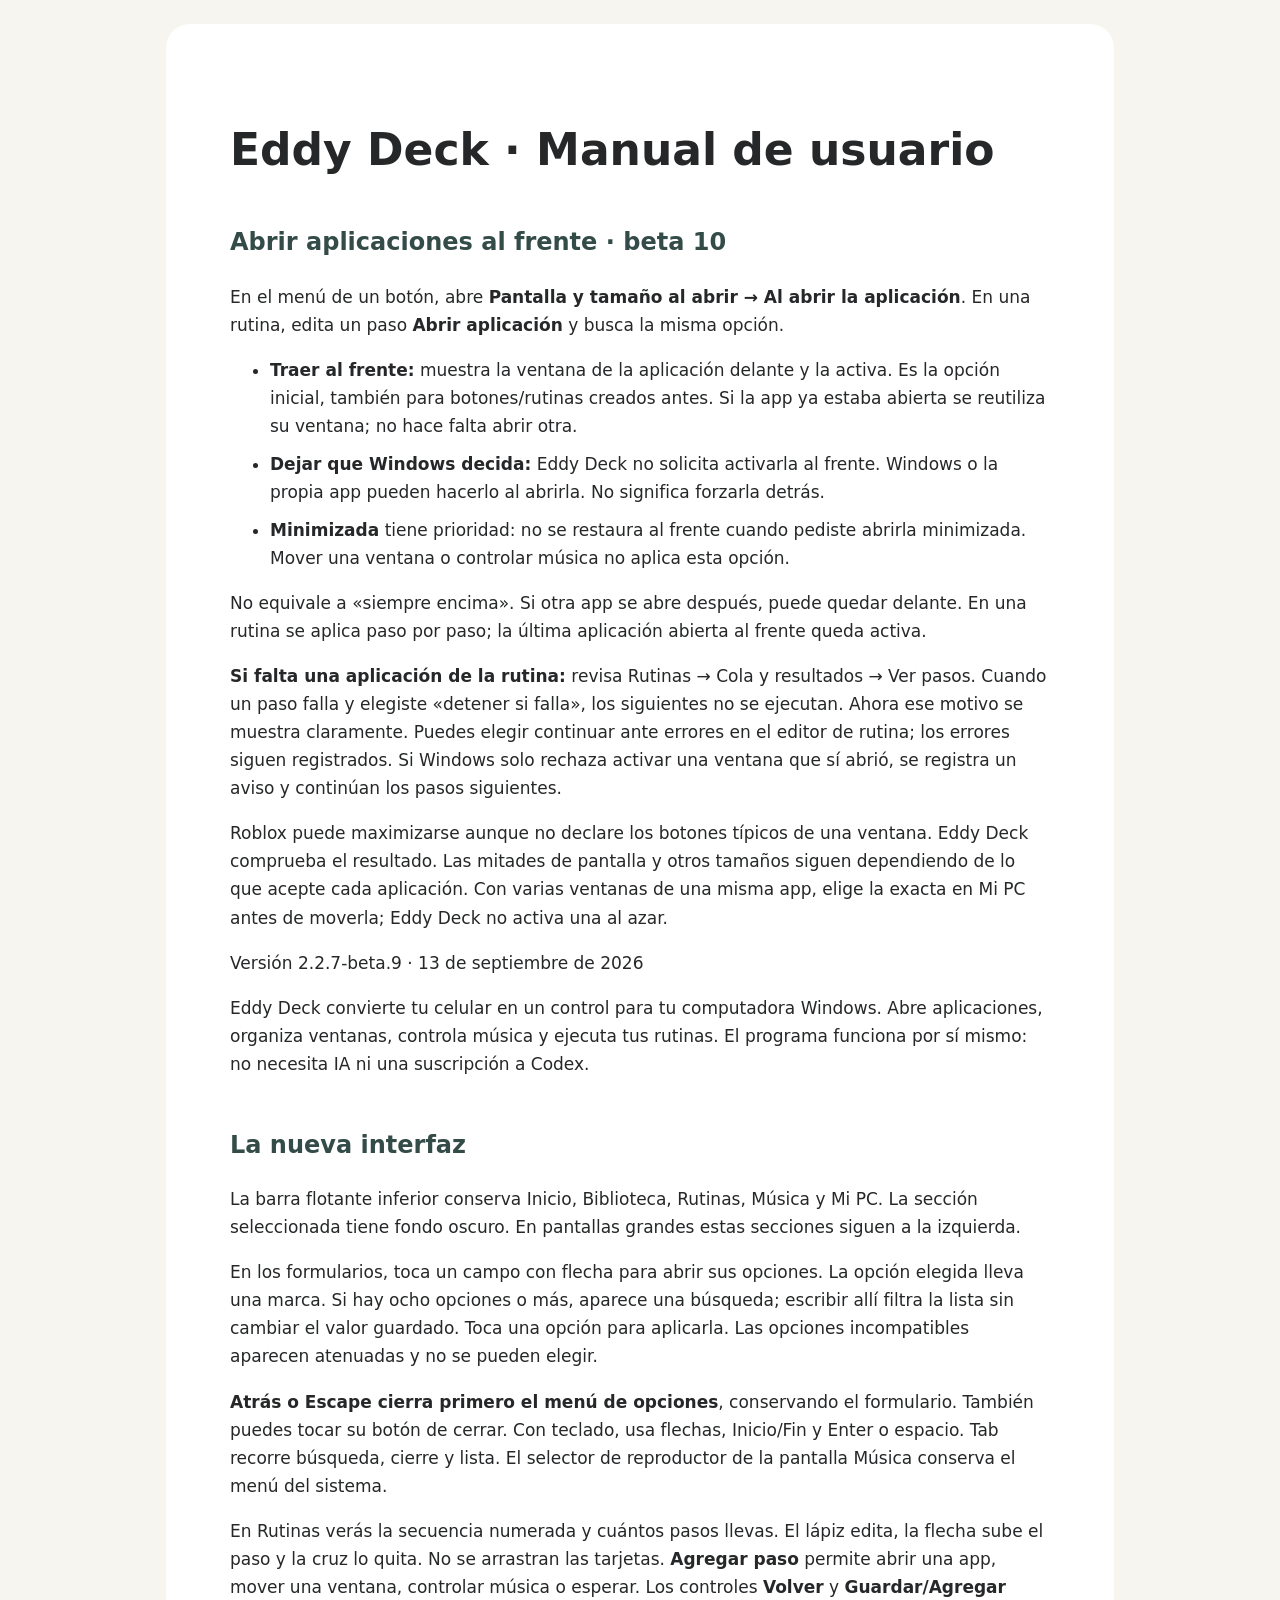
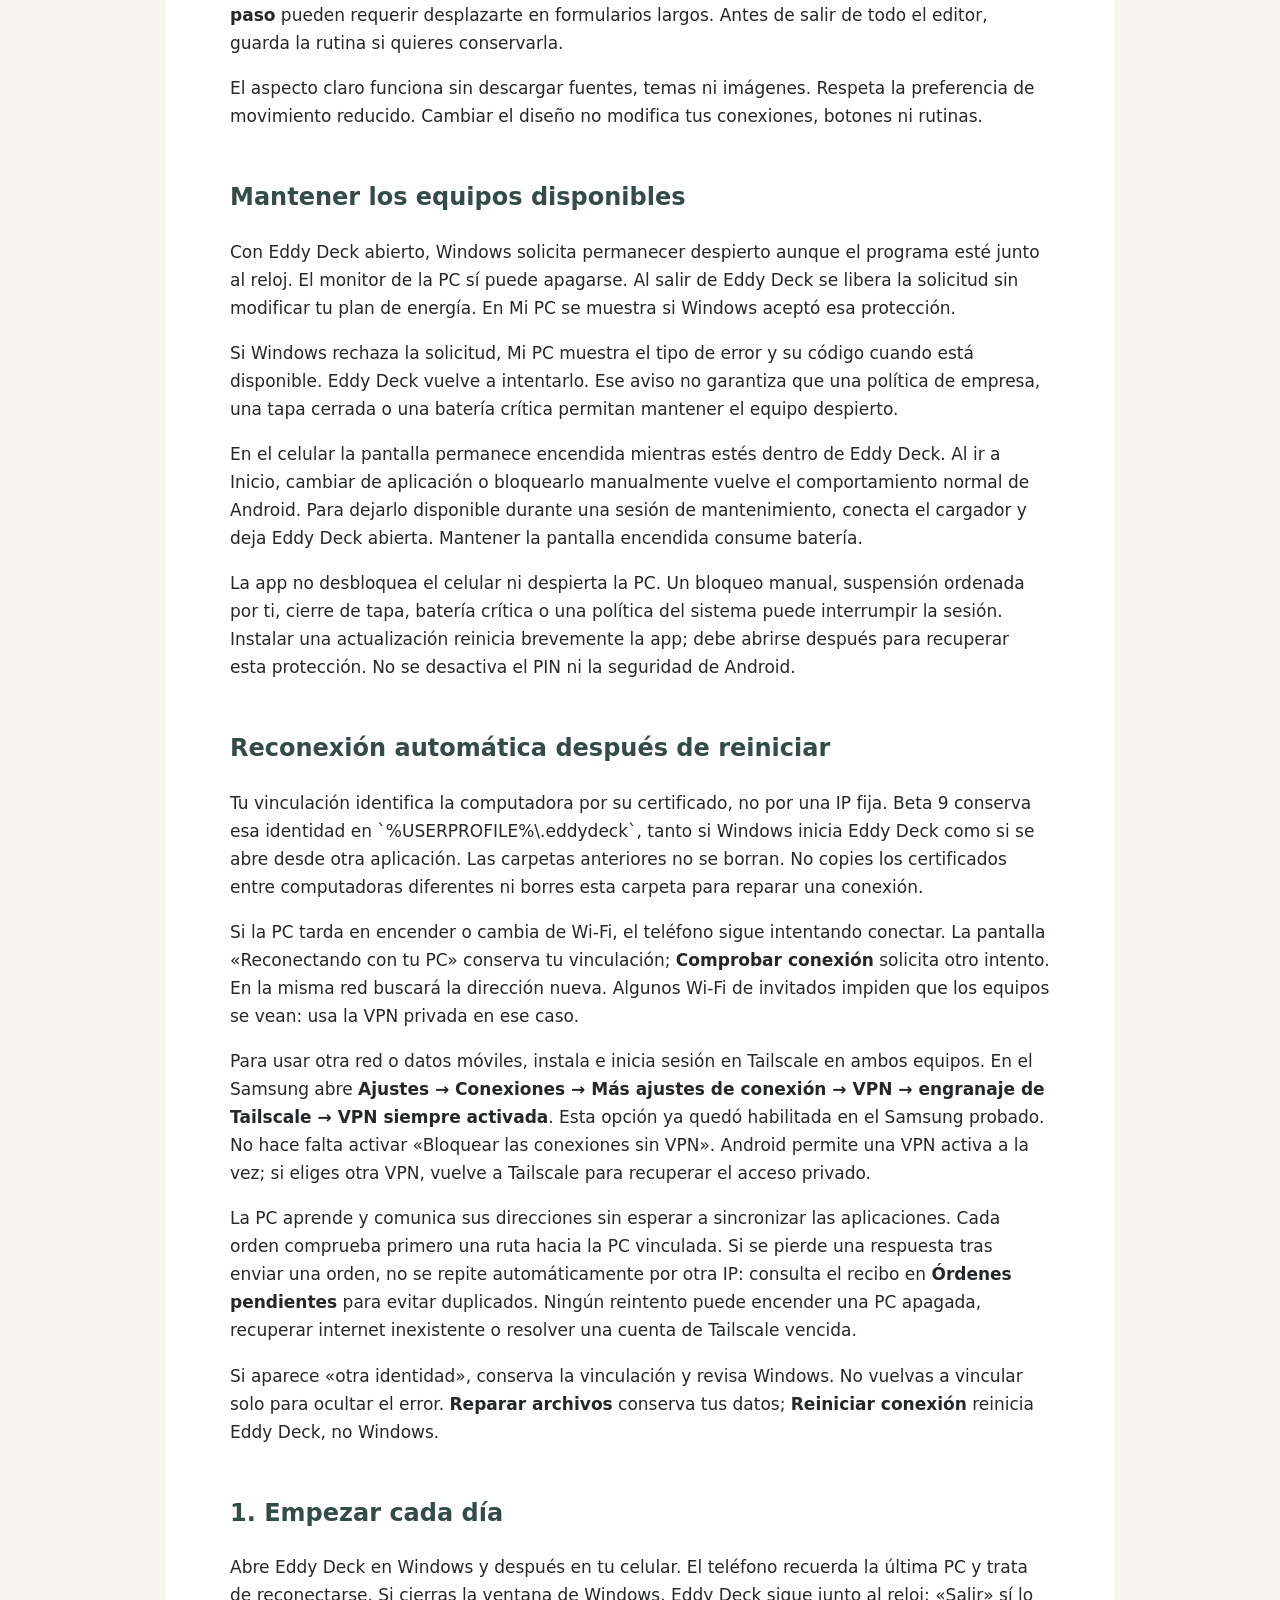
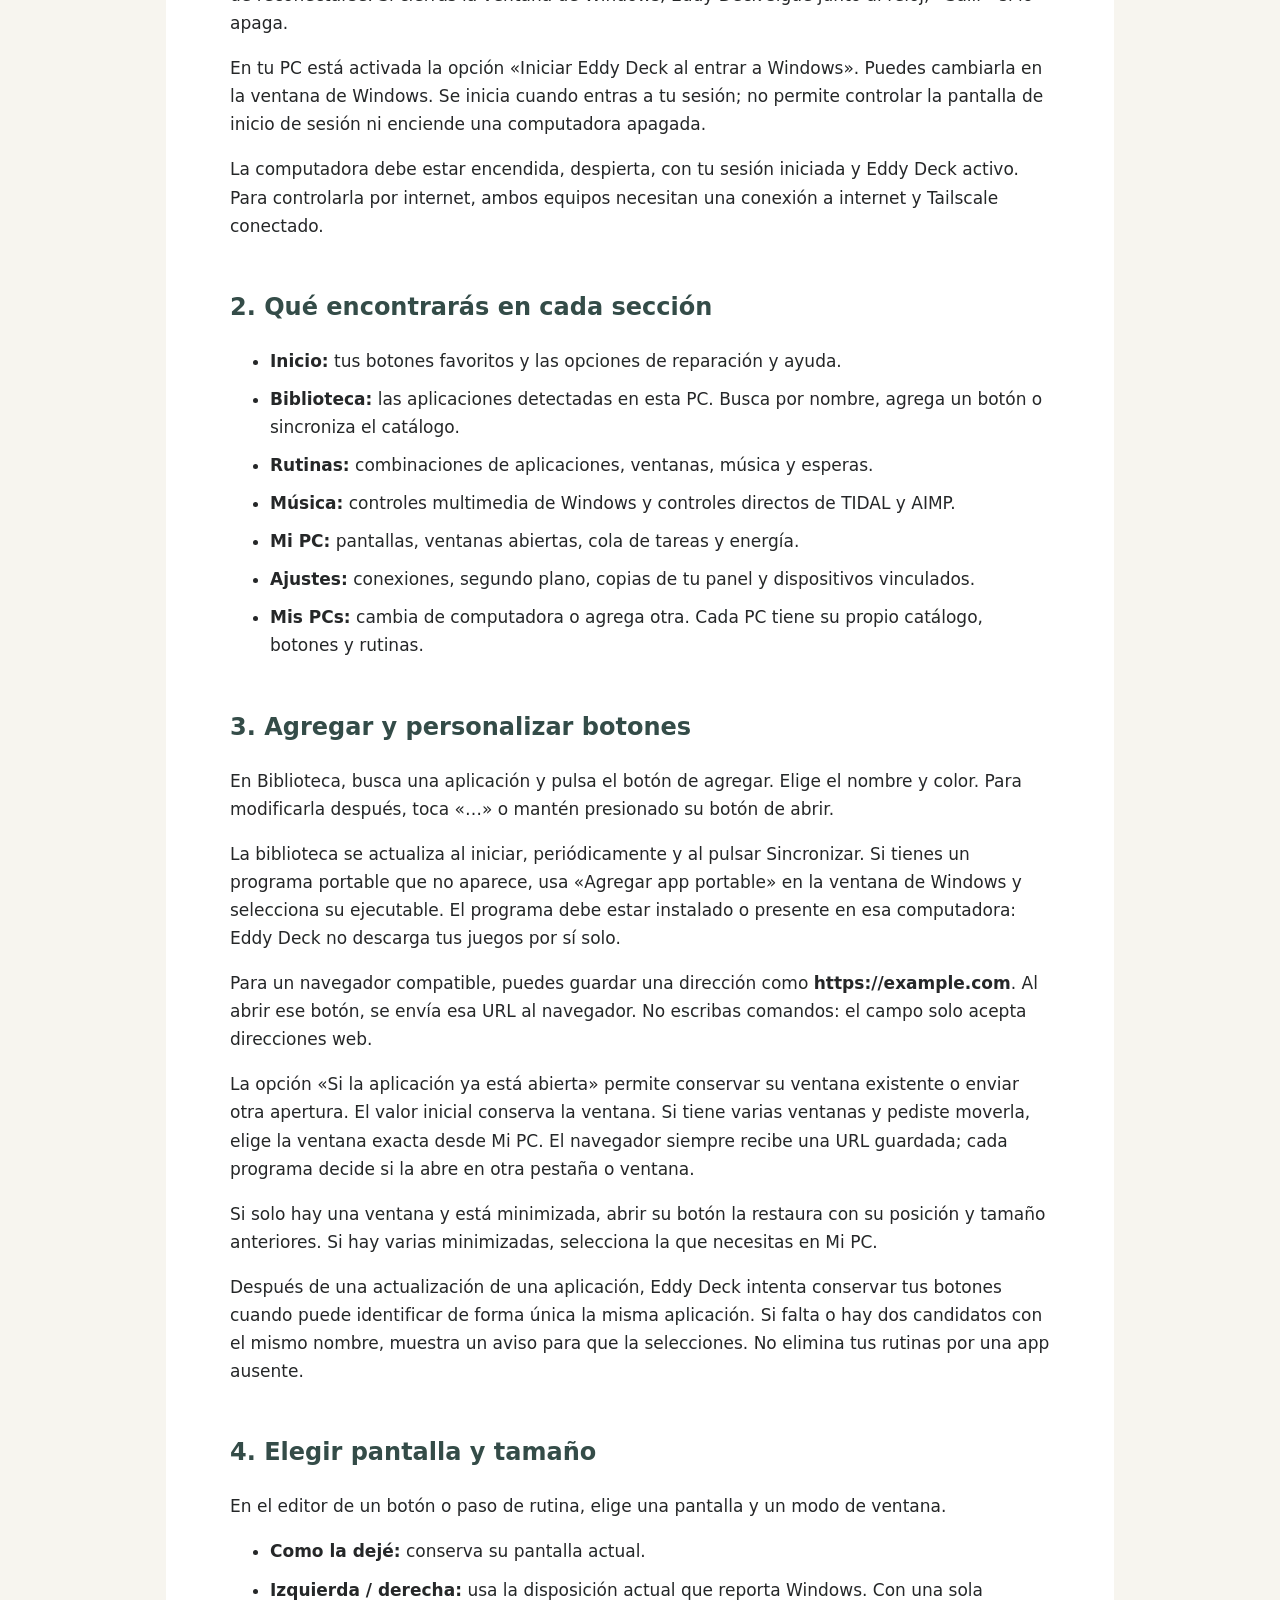
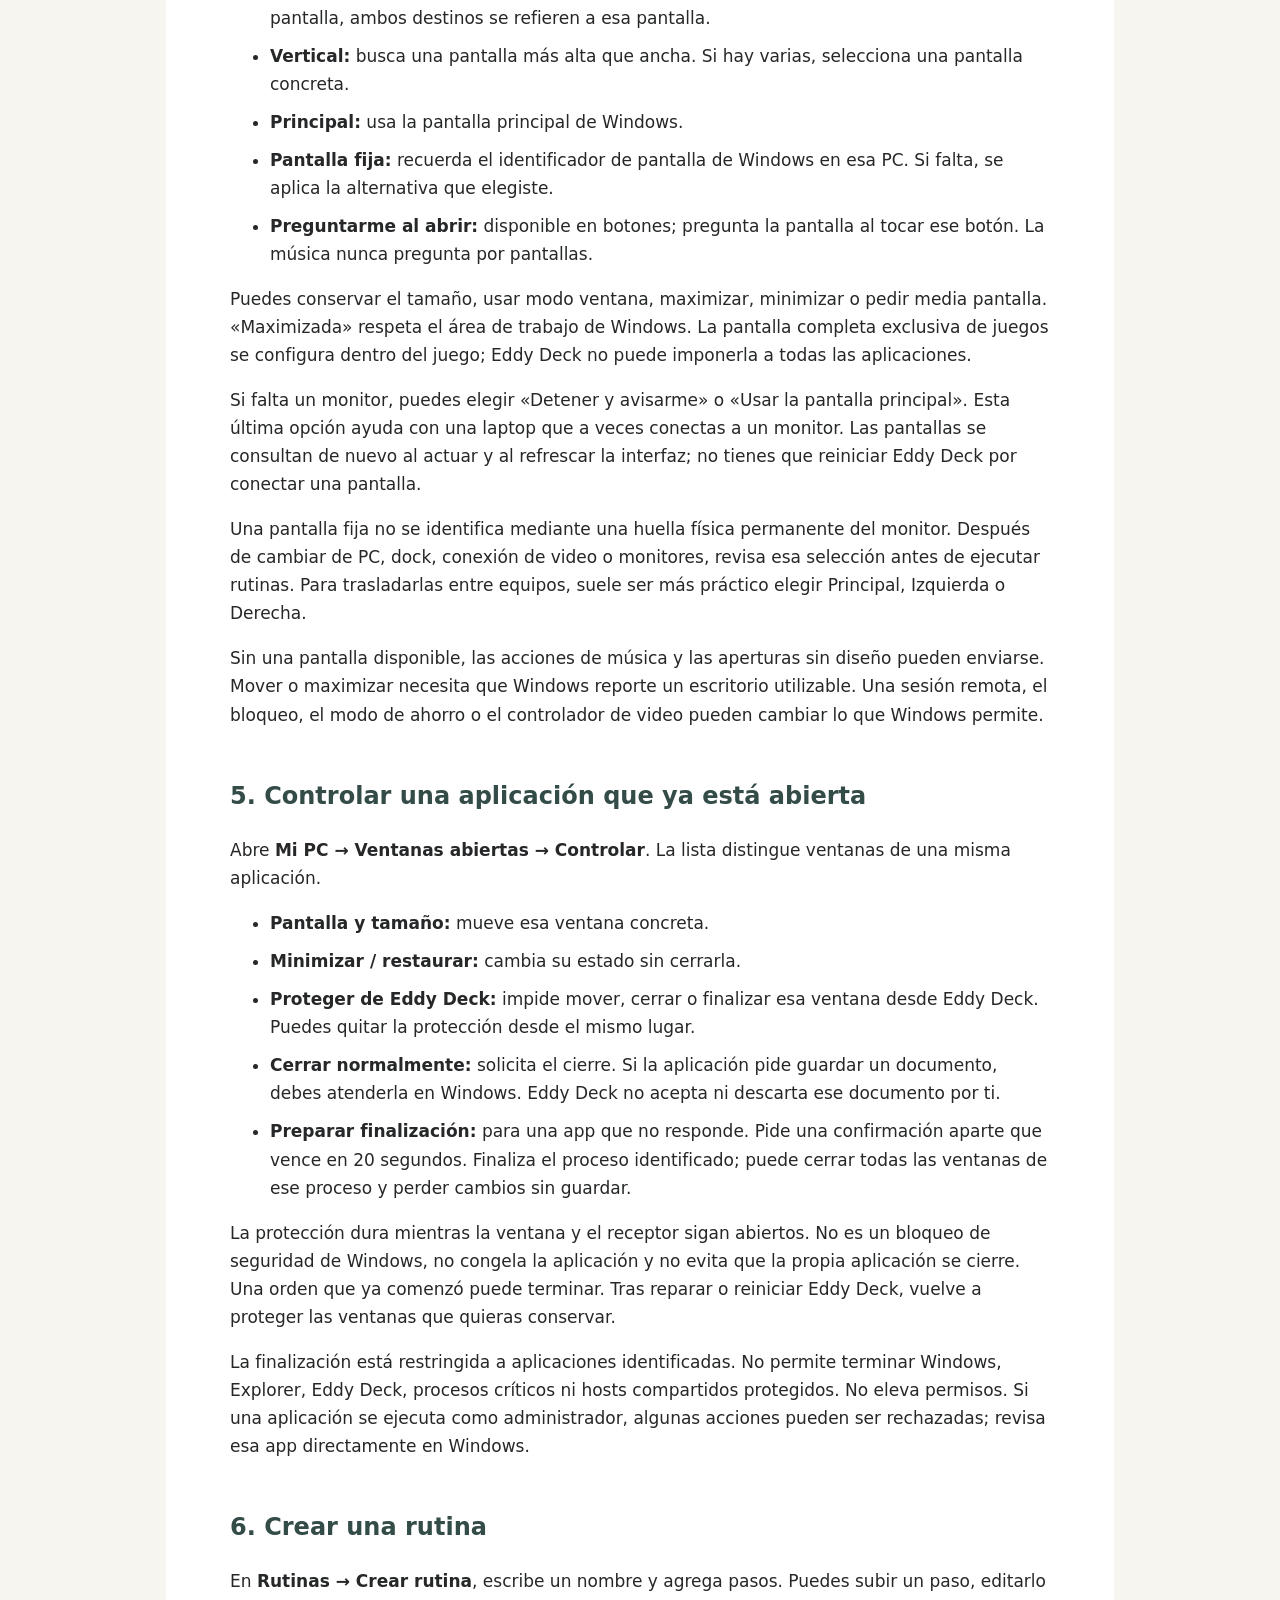
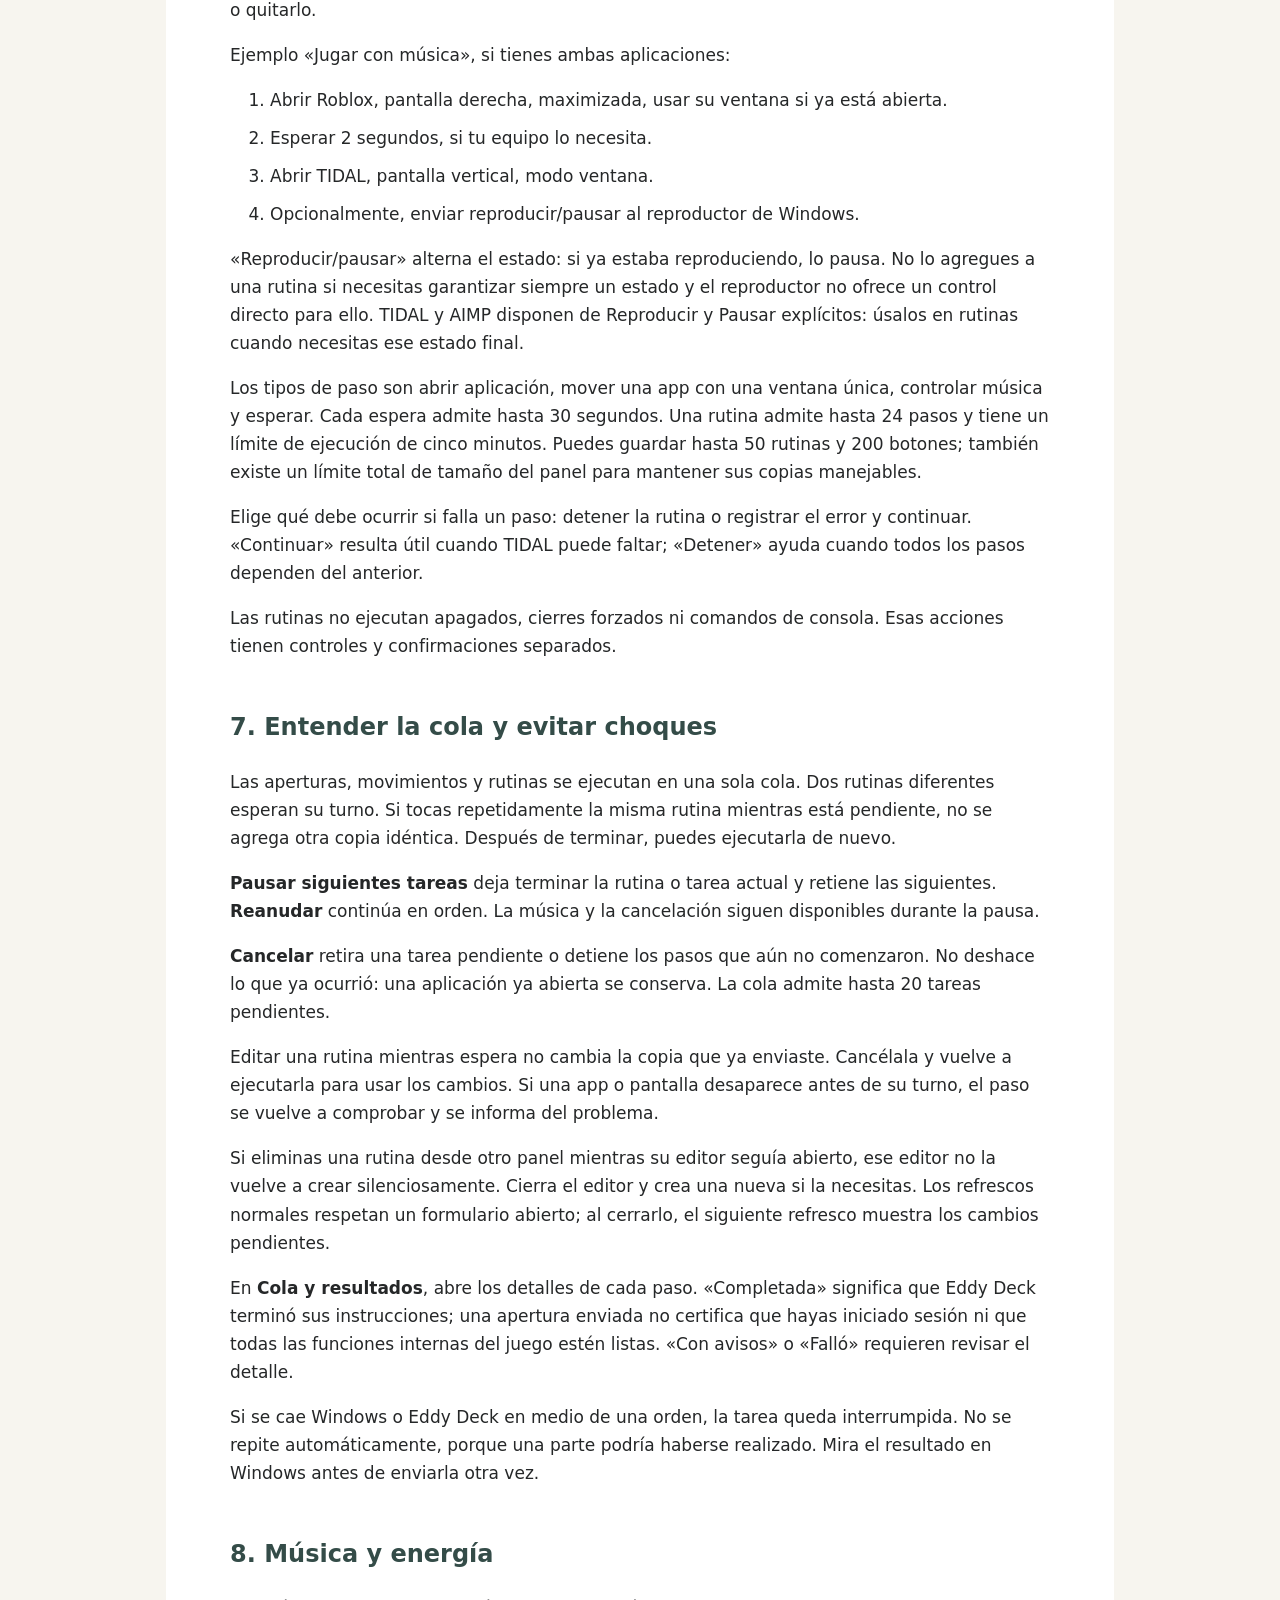
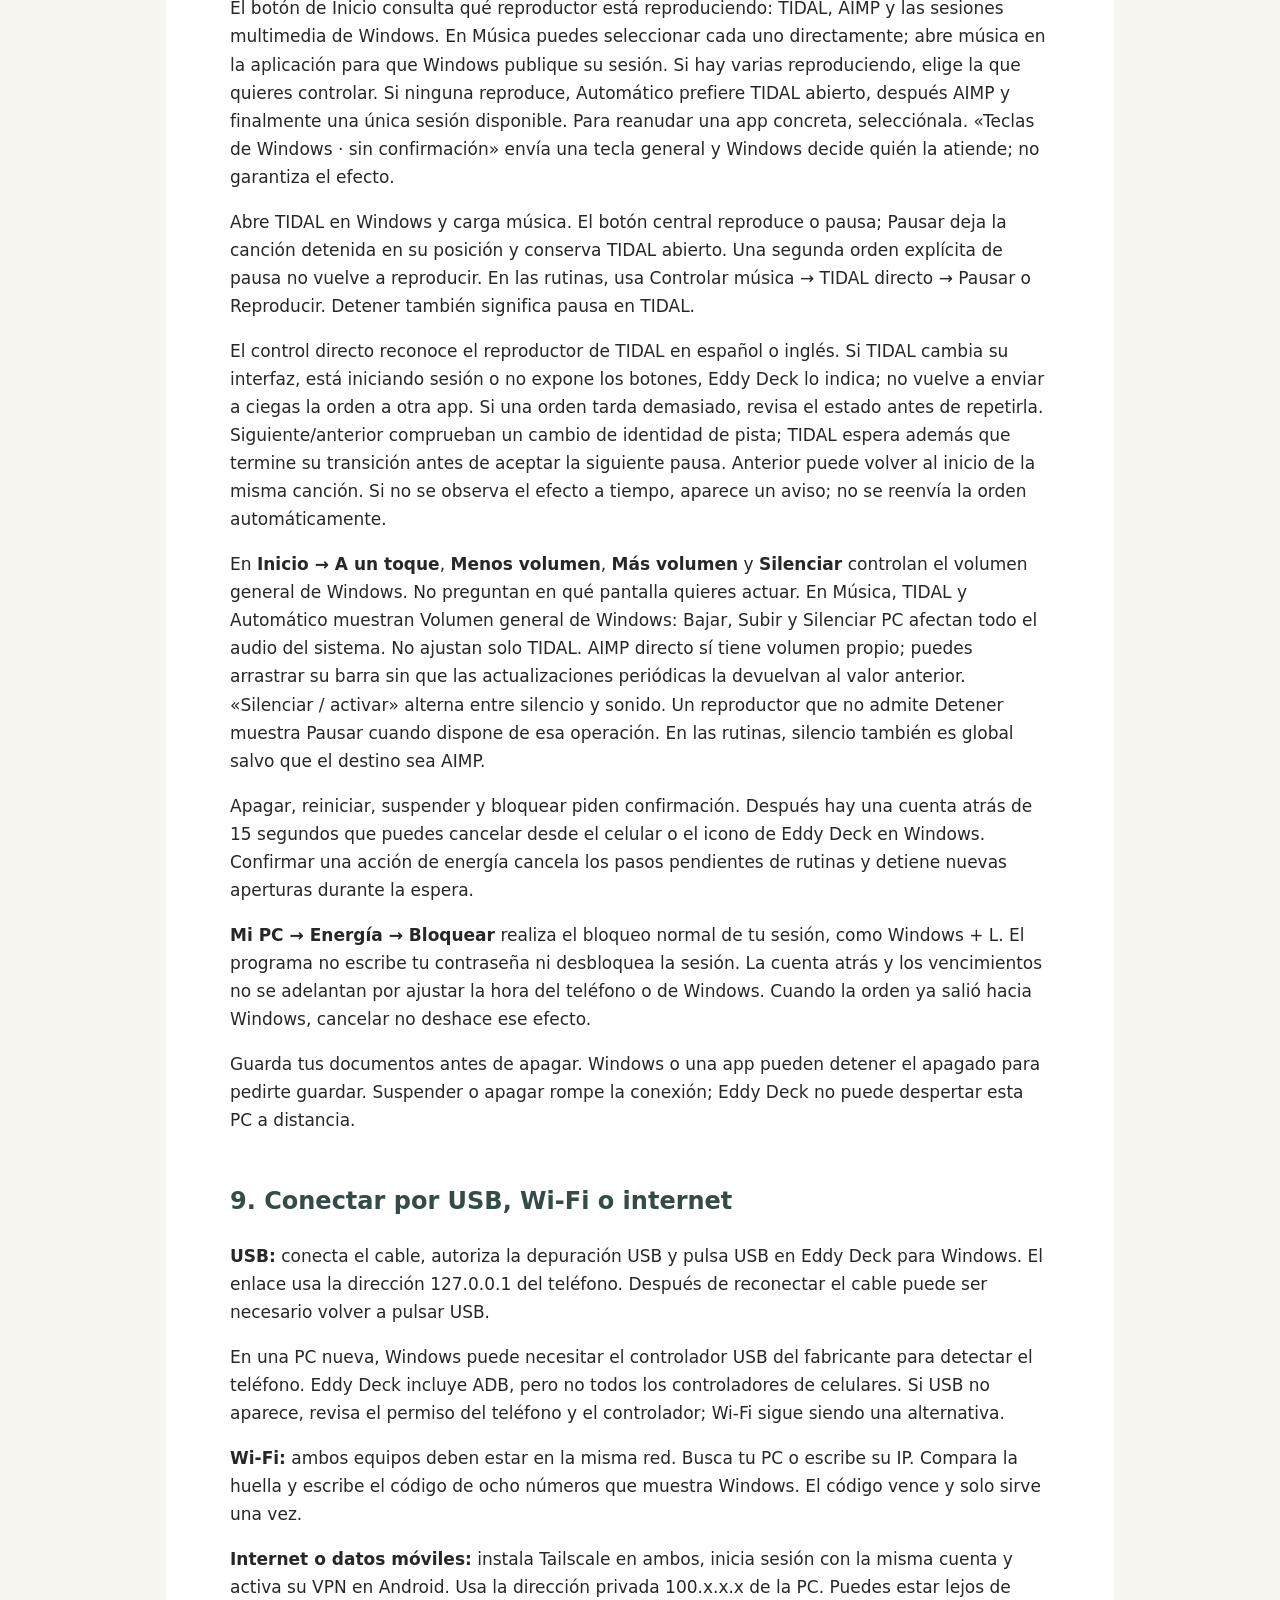
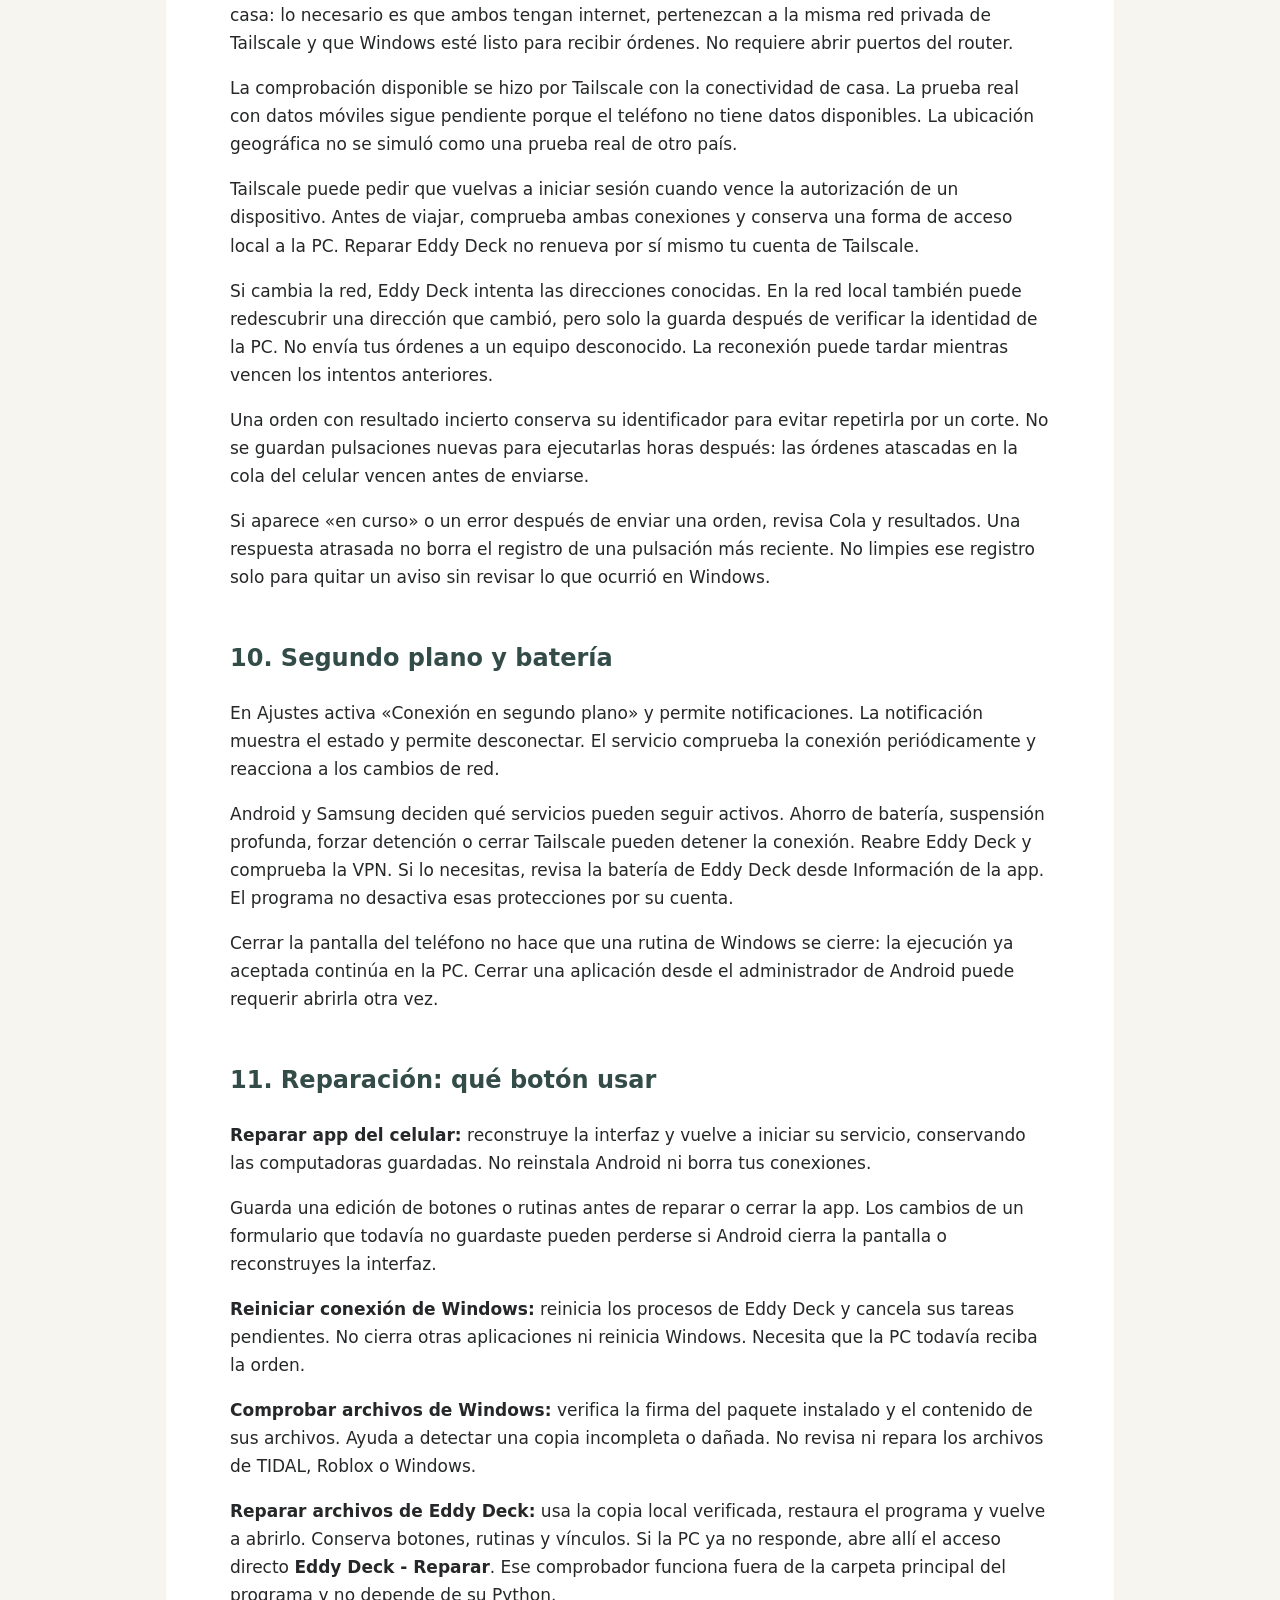
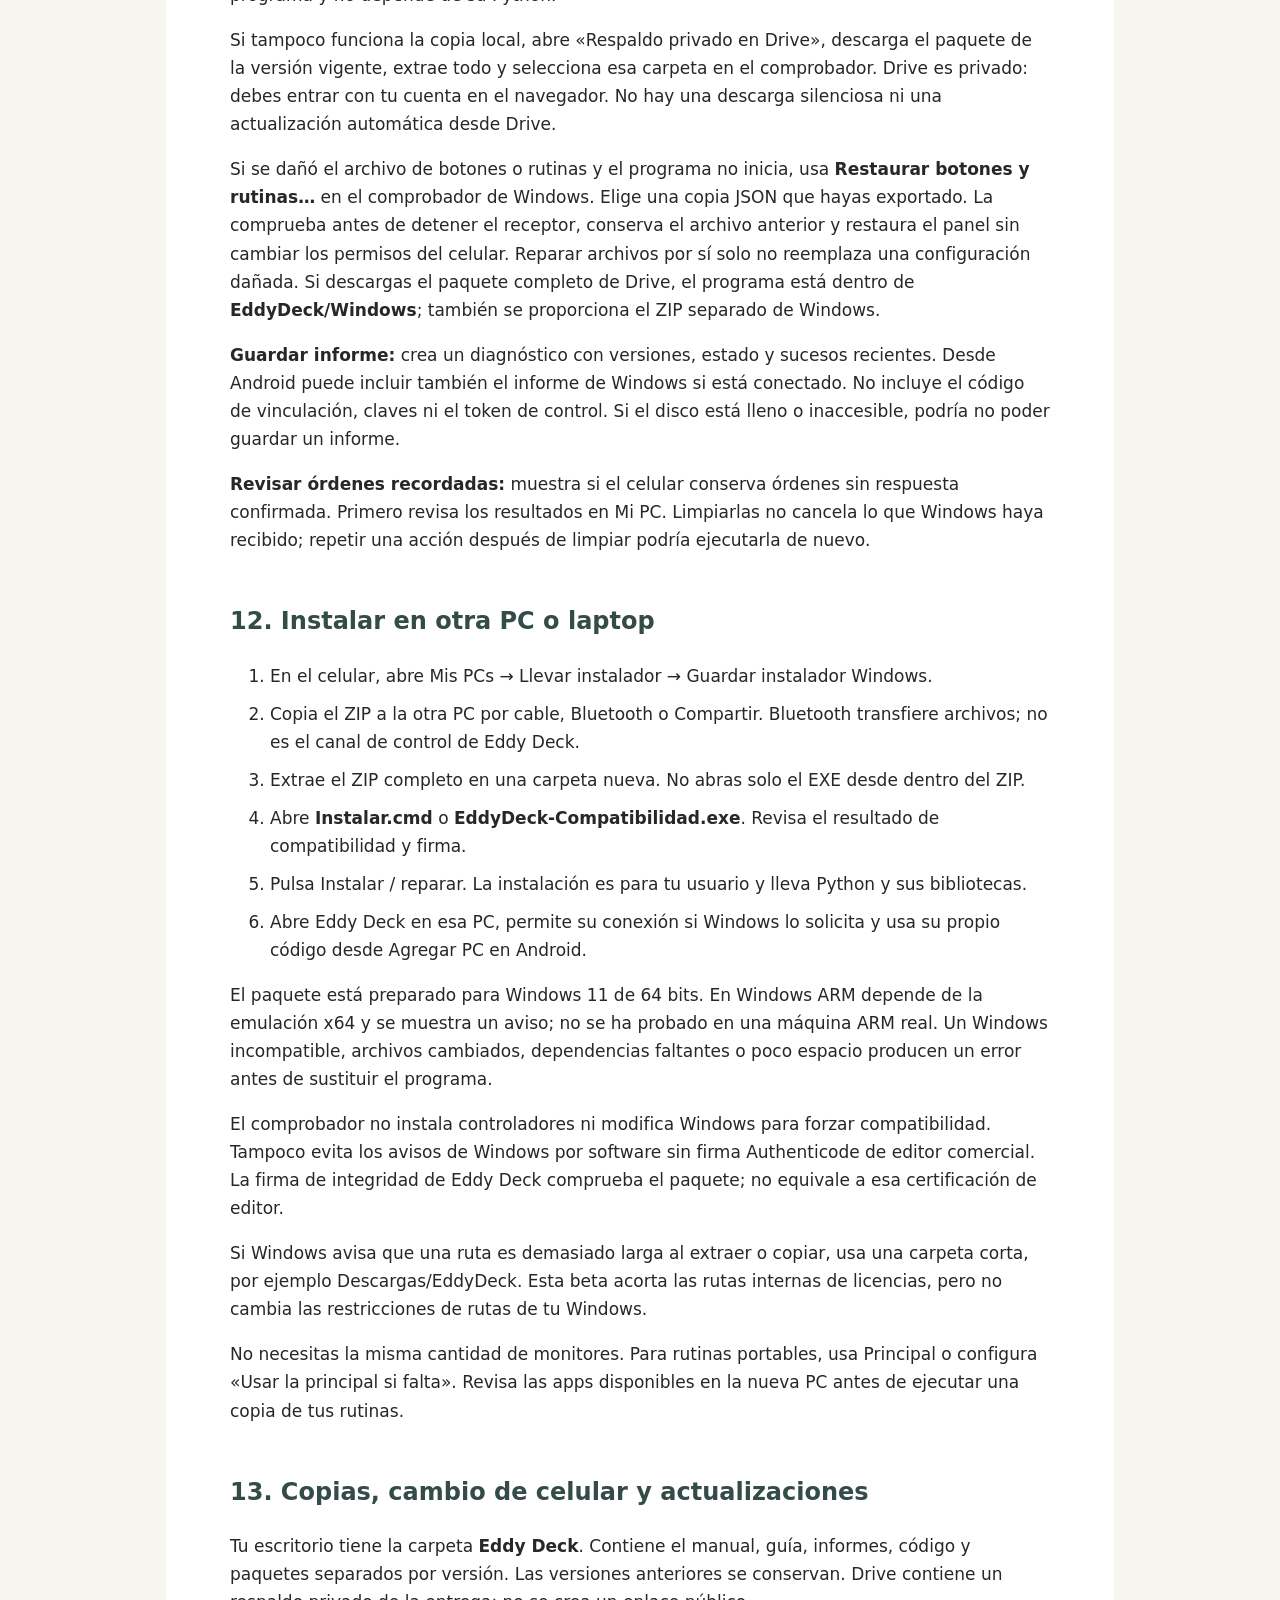
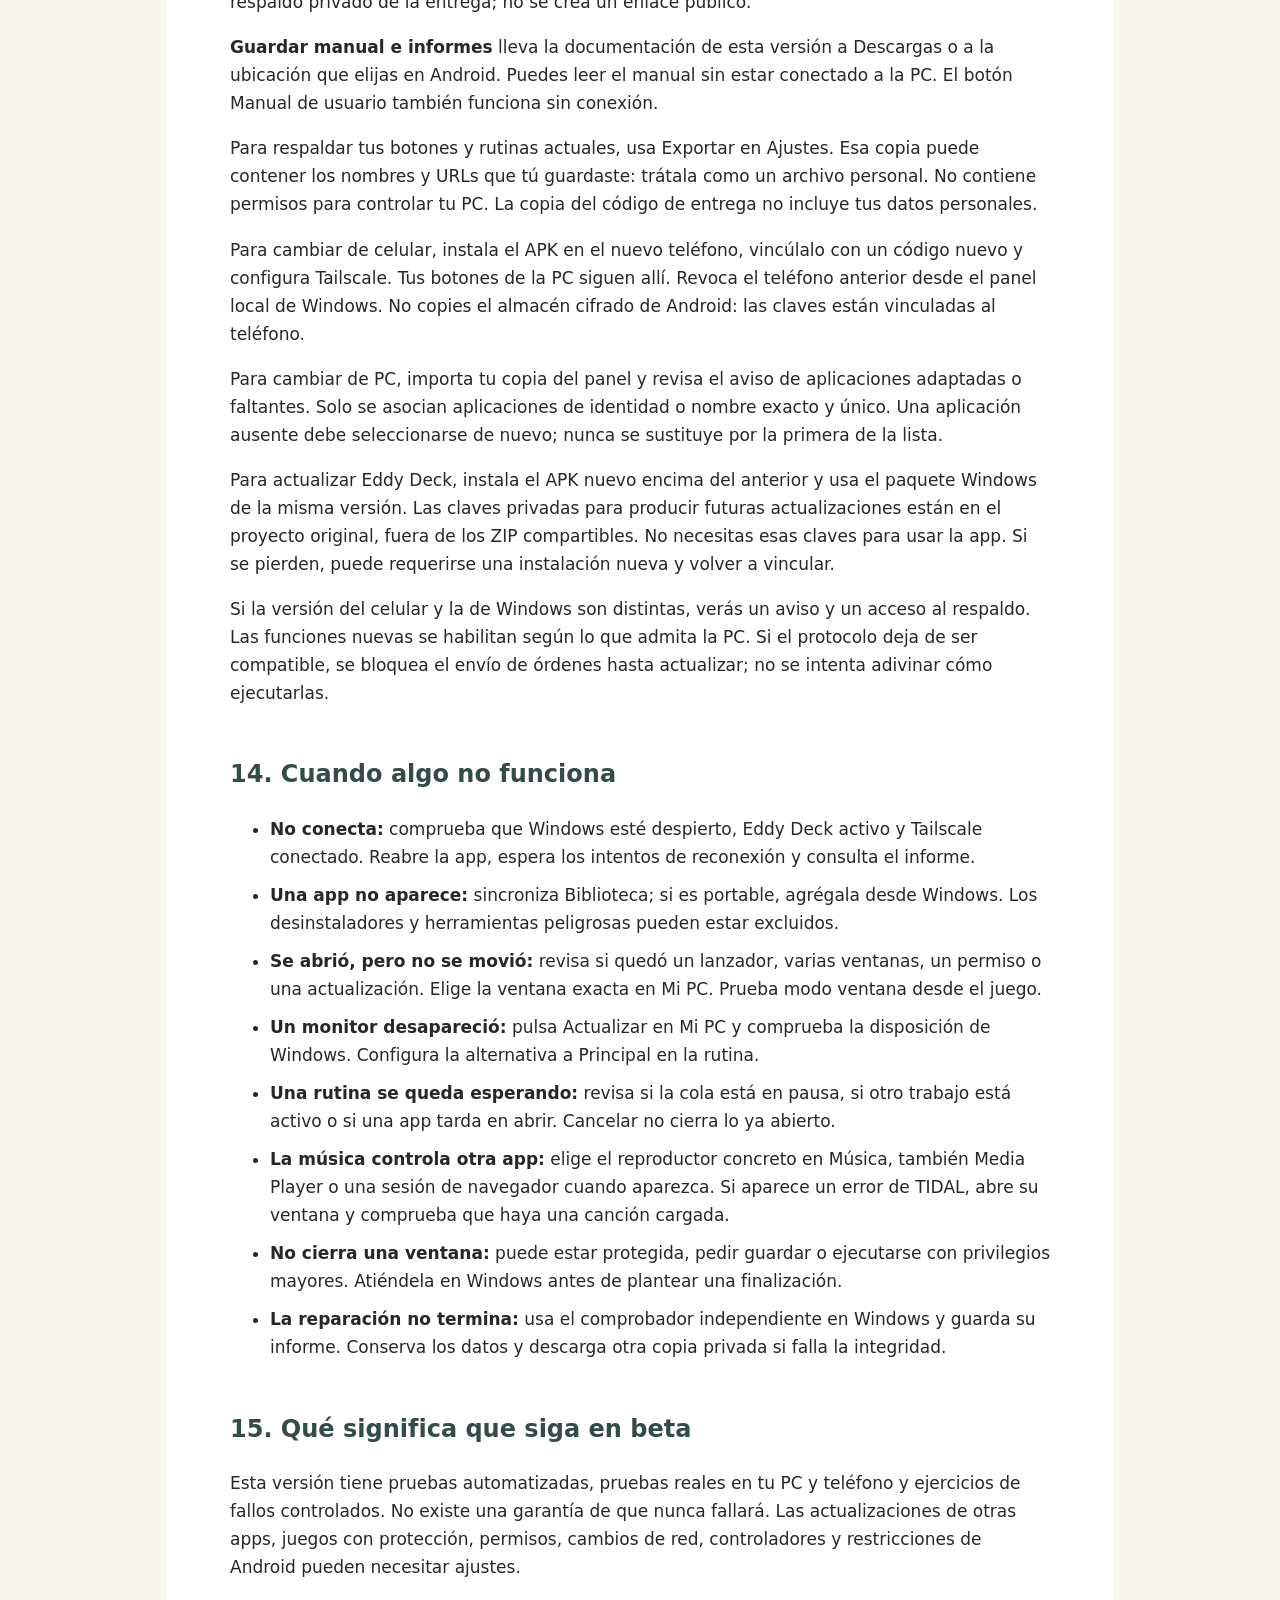
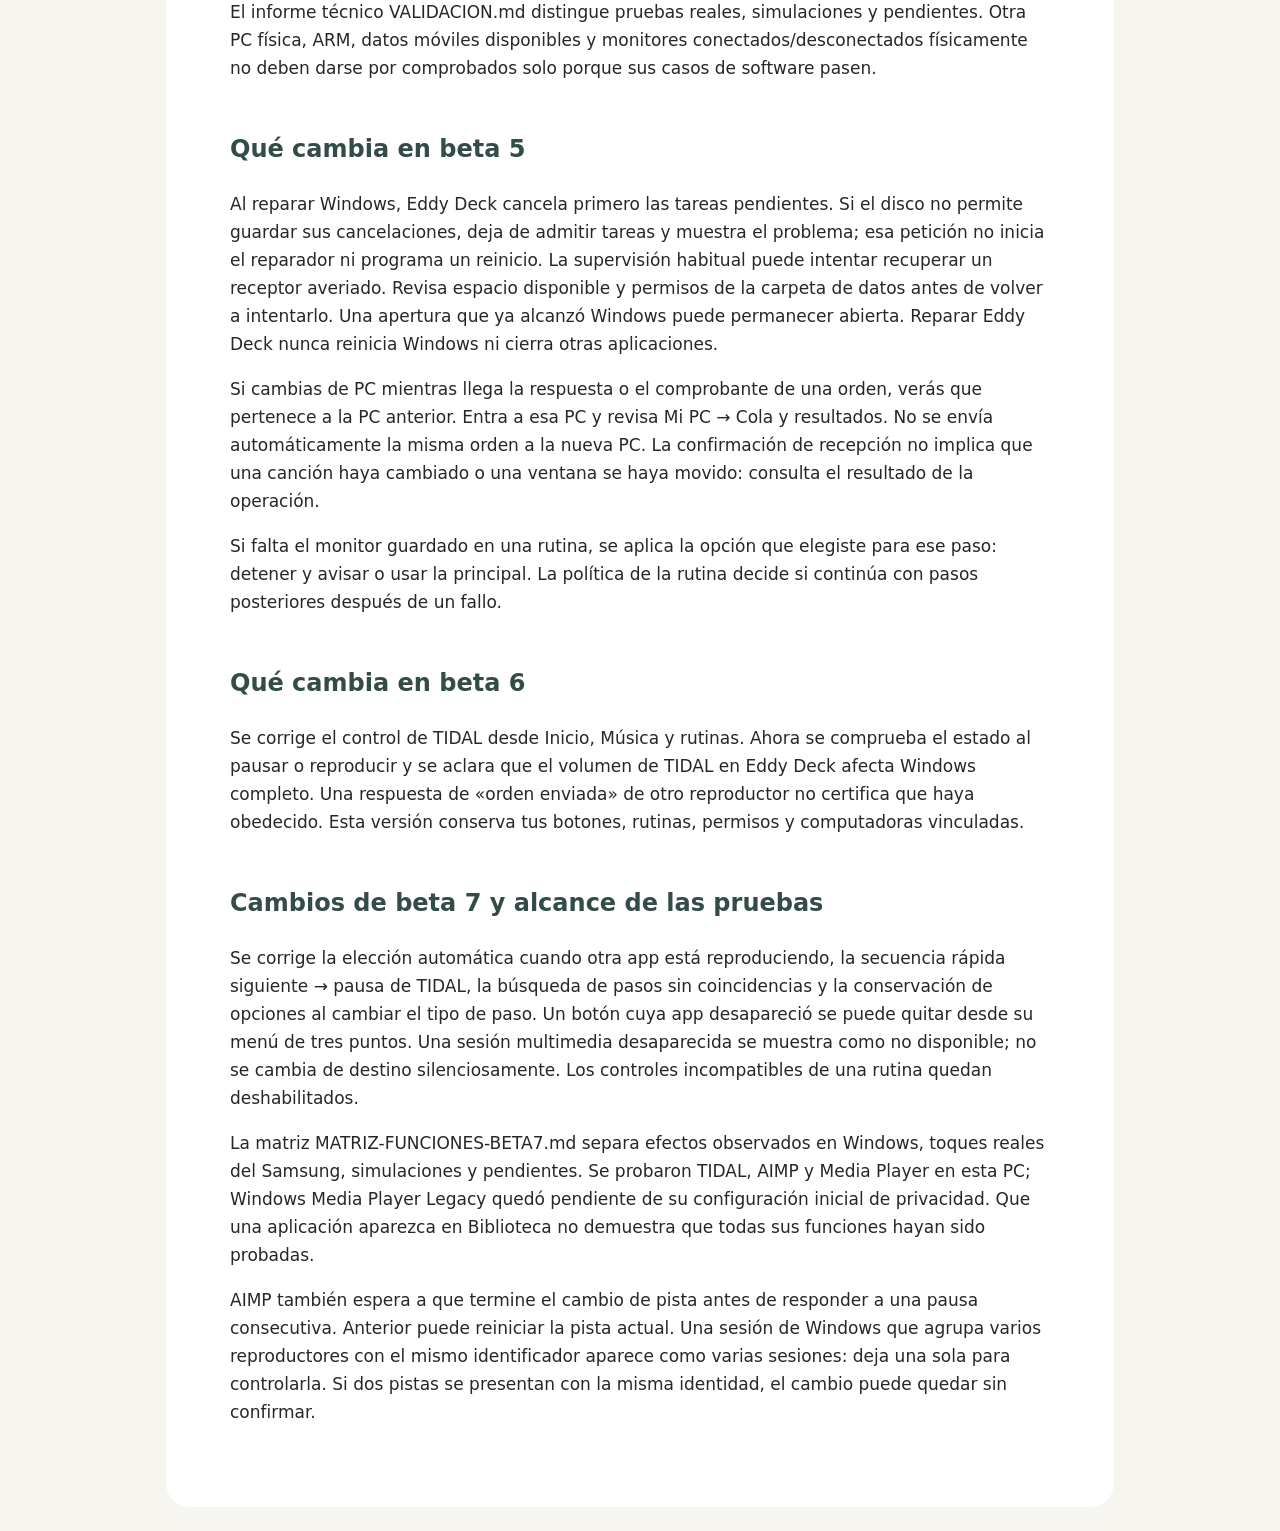
==== commit 597149ca: "Beta 10: corregir rutina Roblox y TIDAL y apertura al frente" ====
--- a/docs/MANUAL-USUARIO.html
+++ b/docs/MANUAL-USUARIO.html
@@ -1 +1 @@
-<!doctype html><html lang="es"><meta charset="utf-8"><meta name="viewport" content="width=device-width, initial-scale=1"><title>Eddy Deck · Manual de usuario</title><style>body{font:17px/1.65 system-ui,sans-serif;background:#f7f5ef;color:#252728;margin:0;padding:24px}article{max-width:820px;margin:auto;background:white;padding:clamp(20px,5vw,64px);border-radius:24px}h1{font-size:clamp(28px,5vw,44px);line-height:1.15}h2{margin-top:2em;font-size:24px;color:#344c48}li{margin:10px 0}strong{font-weight:650}@media print{body{padding:0;background:white}article{padding:0}h2{break-after:avoid}}</style><article class="user-manual"><h1>Eddy Deck · Manual de usuario</h1><p>Versión 2.2.7-beta.9 · 13 de septiembre de 2026</p><p>Eddy Deck convierte tu celular en un control para tu computadora Windows. Abre aplicaciones, organiza ventanas, controla música y ejecuta tus rutinas. El programa funciona por sí mismo: no necesita IA ni una suscripción a Codex.</p><h2>La nueva interfaz</h2><p>La barra flotante inferior conserva Inicio, Biblioteca, Rutinas, Música y Mi PC. La sección seleccionada tiene fondo oscuro. En pantallas grandes estas secciones siguen a la izquierda.</p><p>En los formularios, toca un campo con flecha para abrir sus opciones. La opción elegida lleva una marca. Si hay ocho opciones o más, aparece una búsqueda; escribir allí filtra la lista sin cambiar el valor guardado. Toca una opción para aplicarla. Las opciones incompatibles aparecen atenuadas y no se pueden elegir.</p><p><strong>Atrás o Escape cierra primero el menú de opciones</strong>, conservando el formulario. También puedes tocar su botón de cerrar. Con teclado, usa flechas, Inicio/Fin y Enter o espacio. Tab recorre búsqueda, cierre y lista. El selector de reproductor de la pantalla Música conserva el menú del sistema.</p><p>En Rutinas verás la secuencia numerada y cuántos pasos llevas. El lápiz edita, la flecha sube el paso y la cruz lo quita. No se arrastran las tarjetas. <strong>Agregar paso</strong> permite abrir una app, mover una ventana, controlar música o esperar. Los controles <strong>Volver</strong> y <strong>Guardar/Agregar paso</strong> pueden requerir desplazarte en formularios largos. Antes de salir de todo el editor, guarda la rutina si quieres conservarla.</p><p>El aspecto claro funciona sin descargar fuentes, temas ni imágenes. Respeta la preferencia de movimiento reducido. Cambiar el diseño no modifica tus conexiones, botones ni rutinas.</p><h2>Mantener los equipos disponibles</h2><p>Con Eddy Deck abierto, Windows solicita permanecer despierto aunque el programa esté junto al reloj. El monitor de la PC sí puede apagarse. Al salir de Eddy Deck se libera la solicitud sin modificar tu plan de energía. En Mi PC se muestra si Windows aceptó esa protección.</p><p>Si Windows rechaza la solicitud, Mi PC muestra el tipo de error y su código cuando está disponible. Eddy Deck vuelve a intentarlo. Ese aviso no garantiza que una política de empresa, una tapa cerrada o una batería crítica permitan mantener el equipo despierto.</p><p>En el celular la pantalla permanece encendida mientras estés dentro de Eddy Deck. Al ir a Inicio, cambiar de aplicación o bloquearlo manualmente vuelve el comportamiento normal de Android. Para dejarlo disponible durante una sesión de mantenimiento, conecta el cargador y deja Eddy Deck abierta. Mantener la pantalla encendida consume batería.</p><p>La app no desbloquea el celular ni despierta la PC. Un bloqueo manual, suspensión ordenada por ti, cierre de tapa, batería crítica o una política del sistema puede interrumpir la sesión. Instalar una actualización reinicia brevemente la app; debe abrirse después para recuperar esta protección. No se desactiva el PIN ni la seguridad de Android.</p><h2>Reconexión automática después de reiniciar</h2><p>Tu vinculación identifica la computadora por su certificado, no por una IP fija. Beta 9 conserva esa identidad en `%USERPROFILE%\.eddydeck`, tanto si Windows inicia Eddy Deck como si se abre desde otra aplicación. Las carpetas anteriores no se borran. No copies los certificados entre computadoras diferentes ni borres esta carpeta para reparar una conexión.</p><p>Si la PC tarda en encender o cambia de Wi-Fi, el teléfono sigue intentando conectar. La pantalla «Reconectando con tu PC» conserva tu vinculación; <strong>Comprobar conexión</strong> solicita otro intento. En la misma red buscará la dirección nueva. Algunos Wi-Fi de invitados impiden que los equipos se vean: usa la VPN privada en ese caso.</p><p>Para usar otra red o datos móviles, instala e inicia sesión en Tailscale en ambos equipos. En el Samsung abre <strong>Ajustes → Conexiones → Más ajustes de conexión → VPN → engranaje de Tailscale → VPN siempre activada</strong>. Esta opción ya quedó habilitada en el Samsung probado. No hace falta activar «Bloquear las conexiones sin VPN». Android permite una VPN activa a la vez; si eliges otra VPN, vuelve a Tailscale para recuperar el acceso privado.</p><p>La PC aprende y comunica sus direcciones sin esperar a sincronizar las aplicaciones. Cada orden comprueba primero una ruta hacia la PC vinculada. Si se pierde una respuesta tras enviar una orden, no se repite automáticamente por otra IP: consulta el recibo en <strong>Órdenes pendientes</strong> para evitar duplicados. Ningún reintento puede encender una PC apagada, recuperar internet inexistente o resolver una cuenta de Tailscale vencida.</p><p>Si aparece «otra identidad», conserva la vinculación y revisa Windows. No vuelvas a vincular solo para ocultar el error. <strong>Reparar archivos</strong> conserva tus datos; <strong>Reiniciar conexión</strong> reinicia Eddy Deck, no Windows.</p><h2>1. Empezar cada día</h2><p>Abre Eddy Deck en Windows y después en tu celular. El teléfono recuerda la última PC y trata de reconectarse. Si cierras la ventana de Windows, Eddy Deck sigue junto al reloj; «Salir» sí lo apaga.</p><p>En tu PC está activada la opción «Iniciar Eddy Deck al entrar a Windows». Puedes cambiarla en la ventana de Windows. Se inicia cuando entras a tu sesión; no permite controlar la pantalla de inicio de sesión ni enciende una computadora apagada.</p><p>La computadora debe estar encendida, despierta, con tu sesión iniciada y Eddy Deck activo. Para controlarla por internet, ambos equipos necesitan una conexión a internet y Tailscale conectado.</p><h2>2. Qué encontrarás en cada sección</h2><ul><li><strong>Inicio:</strong> tus botones favoritos y las opciones de reparación y ayuda.</li><li><strong>Biblioteca:</strong> las aplicaciones detectadas en esta PC. Busca por nombre, agrega un botón o sincroniza el catálogo.</li><li><strong>Rutinas:</strong> combinaciones de aplicaciones, ventanas, música y esperas.</li><li><strong>Música:</strong> controles multimedia de Windows y controles directos de TIDAL y AIMP.</li><li><strong>Mi PC:</strong> pantallas, ventanas abiertas, cola de tareas y energía.</li><li><strong>Ajustes:</strong> conexiones, segundo plano, copias de tu panel y dispositivos vinculados.</li><li><strong>Mis PCs:</strong> cambia de computadora o agrega otra. Cada PC tiene su propio catálogo, botones y rutinas.</li></ul><h2>3. Agregar y personalizar botones</h2><p>En Biblioteca, busca una aplicación y pulsa el botón de agregar. Elige el nombre y color. Para modificarla después, toca «…» o mantén presionado su botón de abrir.</p><p>La biblioteca se actualiza al iniciar, periódicamente y al pulsar Sincronizar. Si tienes un programa portable que no aparece, usa «Agregar app portable» en la ventana de Windows y selecciona su ejecutable. El programa debe estar instalado o presente en esa computadora: Eddy Deck no descarga tus juegos por sí solo.</p><p>Para un navegador compatible, puedes guardar una dirección como <strong>https://example.com</strong>. Al abrir ese botón, se envía esa URL al navegador. No escribas comandos: el campo solo acepta direcciones web.</p><p>La opción «Si la aplicación ya está abierta» permite conservar su ventana existente o enviar otra apertura. El valor inicial conserva la ventana. Si tiene varias ventanas y pediste moverla, elige la ventana exacta desde Mi PC. El navegador siempre recibe una URL guardada; cada programa decide si la abre en otra pestaña o ventana.</p><p>Si solo hay una ventana y está minimizada, abrir su botón la restaura con su posición y tamaño anteriores. Si hay varias minimizadas, selecciona la que necesitas en Mi PC.</p><p>Después de una actualización de una aplicación, Eddy Deck intenta conservar tus botones cuando puede identificar de forma única la misma aplicación. Si falta o hay dos candidatos con el mismo nombre, muestra un aviso para que la selecciones. No elimina tus rutinas por una app ausente.</p><h2>4. Elegir pantalla y tamaño</h2><p>En el editor de un botón o paso de rutina, elige una pantalla y un modo de ventana.</p><ul><li><strong>Como la dejé:</strong> conserva su pantalla actual.</li><li><strong>Izquierda / derecha:</strong> usa la disposición actual que reporta Windows. Con una sola pantalla, ambos destinos se refieren a esa pantalla.</li><li><strong>Vertical:</strong> busca una pantalla más alta que ancha. Si hay varias, selecciona una pantalla concreta.</li><li><strong>Principal:</strong> usa la pantalla principal de Windows.</li><li><strong>Pantalla fija:</strong> recuerda el identificador de pantalla de Windows en esa PC. Si falta, se aplica la alternativa que elegiste.</li><li><strong>Preguntarme al abrir:</strong> disponible en botones; pregunta la pantalla al tocar ese botón. La música nunca pregunta por pantallas.</li></ul><p>Puedes conservar el tamaño, usar modo ventana, maximizar, minimizar o pedir media pantalla. «Maximizada» respeta el área de trabajo de Windows. La pantalla completa exclusiva de juegos se configura dentro del juego; Eddy Deck no puede imponerla a todas las aplicaciones.</p><p>Si falta un monitor, puedes elegir «Detener y avisarme» o «Usar la pantalla principal». Esta última opción ayuda con una laptop que a veces conectas a un monitor. Las pantallas se consultan de nuevo al actuar y al refrescar la interfaz; no tienes que reiniciar Eddy Deck por conectar una pantalla.</p><p>Una pantalla fija no se identifica mediante una huella física permanente del monitor. Después de cambiar de PC, dock, conexión de video o monitores, revisa esa selección antes de ejecutar rutinas. Para trasladarlas entre equipos, suele ser más práctico elegir Principal, Izquierda o Derecha.</p><p>Sin una pantalla disponible, las acciones de música y las aperturas sin diseño pueden enviarse. Mover o maximizar necesita que Windows reporte un escritorio utilizable. Una sesión remota, el bloqueo, el modo de ahorro o el controlador de video pueden cambiar lo que Windows permite.</p><h2>5. Controlar una aplicación que ya está abierta</h2><p>Abre <strong>Mi PC → Ventanas abiertas → Controlar</strong>. La lista distingue ventanas de una misma aplicación.</p><ul><li><strong>Pantalla y tamaño:</strong> mueve esa ventana concreta.</li><li><strong>Minimizar / restaurar:</strong> cambia su estado sin cerrarla.</li><li><strong>Proteger de Eddy Deck:</strong> impide mover, cerrar o finalizar esa ventana desde Eddy Deck. Puedes quitar la protección desde el mismo lugar.</li><li><strong>Cerrar normalmente:</strong> solicita el cierre. Si la aplicación pide guardar un documento, debes atenderla en Windows. Eddy Deck no acepta ni descarta ese documento por ti.</li><li><strong>Preparar finalización:</strong> para una app que no responde. Pide una confirmación aparte que vence en 20 segundos. Finaliza el proceso identificado; puede cerrar todas las ventanas de ese proceso y perder cambios sin guardar.</li></ul><p>La protección dura mientras la ventana y el receptor sigan abiertos. No es un bloqueo de seguridad de Windows, no congela la aplicación y no evita que la propia aplicación se cierre. Una orden que ya comenzó puede terminar. Tras reparar o reiniciar Eddy Deck, vuelve a proteger las ventanas que quieras conservar.</p><p>La finalización está restringida a aplicaciones identificadas. No permite terminar Windows, Explorer, Eddy Deck, procesos críticos ni hosts compartidos protegidos. No eleva permisos. Si una aplicación se ejecuta como administrador, algunas acciones pueden ser rechazadas; revisa esa app directamente en Windows.</p><h2>6. Crear una rutina</h2><p>En <strong>Rutinas → Crear rutina</strong>, escribe un nombre y agrega pasos. Puedes subir un paso, editarlo o quitarlo.</p><p>Ejemplo «Jugar con música», si tienes ambas aplicaciones:</p><ol><li>Abrir Roblox, pantalla derecha, maximizada, usar su ventana si ya está abierta.</li><li>Esperar 2 segundos, si tu equipo lo necesita.</li><li>Abrir TIDAL, pantalla vertical, modo ventana.</li><li>Opcionalmente, enviar reproducir/pausar al reproductor de Windows.</li></ol><p>«Reproducir/pausar» alterna el estado: si ya estaba reproduciendo, lo pausa. No lo agregues a una rutina si necesitas garantizar siempre un estado y el reproductor no ofrece un control directo para ello. TIDAL y AIMP disponen de Reproducir y Pausar explícitos: úsalos en rutinas cuando necesitas ese estado final.</p><p>Los tipos de paso son abrir aplicación, mover una app con una ventana única, controlar música y esperar. Cada espera admite hasta 30 segundos. Una rutina admite hasta 24 pasos y tiene un límite de ejecución de cinco minutos. Puedes guardar hasta 50 rutinas y 200 botones; también existe un límite total de tamaño del panel para mantener sus copias manejables.</p><p>Elige qué debe ocurrir si falla un paso: detener la rutina o registrar el error y continuar. «Continuar» resulta útil cuando TIDAL puede faltar; «Detener» ayuda cuando todos los pasos dependen del anterior.</p><p>Las rutinas no ejecutan apagados, cierres forzados ni comandos de consola. Esas acciones tienen controles y confirmaciones separados.</p><h2>7. Entender la cola y evitar choques</h2><p>Las aperturas, movimientos y rutinas se ejecutan en una sola cola. Dos rutinas diferentes esperan su turno. Si tocas repetidamente la misma rutina mientras está pendiente, no se agrega otra copia idéntica. Después de terminar, puedes ejecutarla de nuevo.</p><p><strong>Pausar siguientes tareas</strong> deja terminar la rutina o tarea actual y retiene las siguientes. <strong>Reanudar</strong> continúa en orden. La música y la cancelación siguen disponibles durante la pausa.</p><p><strong>Cancelar</strong> retira una tarea pendiente o detiene los pasos que aún no comenzaron. No deshace lo que ya ocurrió: una aplicación ya abierta se conserva. La cola admite hasta 20 tareas pendientes.</p><p>Editar una rutina mientras espera no cambia la copia que ya enviaste. Cancélala y vuelve a ejecutarla para usar los cambios. Si una app o pantalla desaparece antes de su turno, el paso se vuelve a comprobar y se informa del problema.</p><p>Si eliminas una rutina desde otro panel mientras su editor seguía abierto, ese editor no la vuelve a crear silenciosamente. Cierra el editor y crea una nueva si la necesitas. Los refrescos normales respetan un formulario abierto; al cerrarlo, el siguiente refresco muestra los cambios pendientes.</p><p>En <strong>Cola y resultados</strong>, abre los detalles de cada paso. «Completada» significa que Eddy Deck terminó sus instrucciones; una apertura enviada no certifica que hayas iniciado sesión ni que todas las funciones internas del juego estén listas. «Con avisos» o «Falló» requieren revisar el detalle.</p><p>Si se cae Windows o Eddy Deck en medio de una orden, la tarea queda interrumpida. No se repite automáticamente, porque una parte podría haberse realizado. Mira el resultado en Windows antes de enviarla otra vez.</p><h2>8. Música y energía</h2><p>El botón de Inicio consulta qué reproductor está reproduciendo: TIDAL, AIMP y las sesiones multimedia de Windows. En Música puedes seleccionar cada uno directamente; abre música en la aplicación para que Windows publique su sesión. Si hay varias reproduciendo, elige la que quieres controlar. Si ninguna reproduce, Automático prefiere TIDAL abierto, después AIMP y finalmente una única sesión disponible. Para reanudar una app concreta, selecciónala. «Teclas de Windows · sin confirmación» envía una tecla general y Windows decide quién la atiende; no garantiza el efecto.</p><p>Abre TIDAL en Windows y carga música. El botón central reproduce o pausa; Pausar deja la canción detenida en su posición y conserva TIDAL abierto. Una segunda orden explícita de pausa no vuelve a reproducir. En las rutinas, usa Controlar música → TIDAL directo → Pausar o Reproducir. Detener también significa pausa en TIDAL.</p><p>El control directo reconoce el reproductor de TIDAL en español o inglés. Si TIDAL cambia su interfaz, está iniciando sesión o no expone los botones, Eddy Deck lo indica; no vuelve a enviar a ciegas la orden a otra app. Si una orden tarda demasiado, revisa el estado antes de repetirla. Siguiente/anterior comprueban un cambio de identidad de pista; TIDAL espera además que termine su transición antes de aceptar la siguiente pausa. Anterior puede volver al inicio de la misma canción. Si no se observa el efecto a tiempo, aparece un aviso; no se reenvía la orden automáticamente.</p><p>En <strong>Inicio → A un toque</strong>, <strong>Menos volumen</strong>, <strong>Más volumen</strong> y <strong>Silenciar</strong> controlan el volumen general de Windows. No preguntan en qué pantalla quieres actuar. En Música, TIDAL y Automático muestran Volumen general de Windows: Bajar, Subir y Silenciar PC afectan todo el audio del sistema. No ajustan solo TIDAL. AIMP directo sí tiene volumen propio; puedes arrastrar su barra sin que las actualizaciones periódicas la devuelvan al valor anterior. «Silenciar / activar» alterna entre silencio y sonido. Un reproductor que no admite Detener muestra Pausar cuando dispone de esa operación. En las rutinas, silencio también es global salvo que el destino sea AIMP.</p><p>Apagar, reiniciar, suspender y bloquear piden confirmación. Después hay una cuenta atrás de 15 segundos que puedes cancelar desde el celular o el icono de Eddy Deck en Windows. Confirmar una acción de energía cancela los pasos pendientes de rutinas y detiene nuevas aperturas durante la espera.</p><p><strong>Mi PC → Energía → Bloquear</strong> realiza el bloqueo normal de tu sesión, como Windows + L. El programa no escribe tu contraseña ni desbloquea la sesión. La cuenta atrás y los vencimientos no se adelantan por ajustar la hora del teléfono o de Windows. Cuando la orden ya salió hacia Windows, cancelar no deshace ese efecto.</p><p>Guarda tus documentos antes de apagar. Windows o una app pueden detener el apagado para pedirte guardar. Suspender o apagar rompe la conexión; Eddy Deck no puede despertar esta PC a distancia.</p><h2>9. Conectar por USB, Wi-Fi o internet</h2><p><strong>USB:</strong> conecta el cable, autoriza la depuración USB y pulsa USB en Eddy Deck para Windows. El enlace usa la dirección 127.0.0.1 del teléfono. Después de reconectar el cable puede ser necesario volver a pulsar USB.</p><p>En una PC nueva, Windows puede necesitar el controlador USB del fabricante para detectar el teléfono. Eddy Deck incluye ADB, pero no todos los controladores de celulares. Si USB no aparece, revisa el permiso del teléfono y el controlador; Wi-Fi sigue siendo una alternativa.</p><p><strong>Wi-Fi:</strong> ambos equipos deben estar en la misma red. Busca tu PC o escribe su IP. Compara la huella y escribe el código de ocho números que muestra Windows. El código vence y solo sirve una vez.</p><p><strong>Internet o datos móviles:</strong> instala Tailscale en ambos, inicia sesión con la misma cuenta y activa su VPN en Android. Usa la dirección privada 100.x.x.x de la PC. Puedes estar lejos de casa: lo necesario es que ambos tengan internet, pertenezcan a la misma red privada de Tailscale y que Windows esté listo para recibir órdenes. No requiere abrir puertos del router.</p><p>La comprobación disponible se hizo por Tailscale con la conectividad de casa. La prueba real con datos móviles sigue pendiente porque el teléfono no tiene datos disponibles. La ubicación geográfica no se simuló como una prueba real de otro país.</p><p>Tailscale puede pedir que vuelvas a iniciar sesión cuando vence la autorización de un dispositivo. Antes de viajar, comprueba ambas conexiones y conserva una forma de acceso local a la PC. Reparar Eddy Deck no renueva por sí mismo tu cuenta de Tailscale.</p><p>Si cambia la red, Eddy Deck intenta las direcciones conocidas. En la red local también puede redescubrir una dirección que cambió, pero solo la guarda después de verificar la identidad de la PC. No envía tus órdenes a un equipo desconocido. La reconexión puede tardar mientras vencen los intentos anteriores.</p><p>Una orden con resultado incierto conserva su identificador para evitar repetirla por un corte. No se guardan pulsaciones nuevas para ejecutarlas horas después: las órdenes atascadas en la cola del celular vencen antes de enviarse.</p><p>Si aparece «en curso» o un error después de enviar una orden, revisa Cola y resultados. Una respuesta atrasada no borra el registro de una pulsación más reciente. No limpies ese registro solo para quitar un aviso sin revisar lo que ocurrió en Windows.</p><h2>10. Segundo plano y batería</h2><p>En Ajustes activa «Conexión en segundo plano» y permite notificaciones. La notificación muestra el estado y permite desconectar. El servicio comprueba la conexión periódicamente y reacciona a los cambios de red.</p><p>Android y Samsung deciden qué servicios pueden seguir activos. Ahorro de batería, suspensión profunda, forzar detención o cerrar Tailscale pueden detener la conexión. Reabre Eddy Deck y comprueba la VPN. Si lo necesitas, revisa la batería de Eddy Deck desde Información de la app. El programa no desactiva esas protecciones por su cuenta.</p><p>Cerrar la pantalla del teléfono no hace que una rutina de Windows se cierre: la ejecución ya aceptada continúa en la PC. Cerrar una aplicación desde el administrador de Android puede requerir abrirla otra vez.</p><h2>11. Reparación: qué botón usar</h2><p><strong>Reparar app del celular:</strong> reconstruye la interfaz y vuelve a iniciar su servicio, conservando las computadoras guardadas. No reinstala Android ni borra tus conexiones.</p><p>Guarda una edición de botones o rutinas antes de reparar o cerrar la app. Los cambios de un formulario que todavía no guardaste pueden perderse si Android cierra la pantalla o reconstruyes la interfaz.</p><p><strong>Reiniciar conexión de Windows:</strong> reinicia los procesos de Eddy Deck y cancela sus tareas pendientes. No cierra otras aplicaciones ni reinicia Windows. Necesita que la PC todavía reciba la orden.</p><p><strong>Comprobar archivos de Windows:</strong> verifica la firma del paquete instalado y el contenido de sus archivos. Ayuda a detectar una copia incompleta o dañada. No revisa ni repara los archivos de TIDAL, Roblox o Windows.</p><p><strong>Reparar archivos de Eddy Deck:</strong> usa la copia local verificada, restaura el programa y vuelve a abrirlo. Conserva botones, rutinas y vínculos. Si la PC ya no responde, abre allí el acceso directo <strong>Eddy Deck - Reparar</strong>. Ese comprobador funciona fuera de la carpeta principal del programa y no depende de su Python.</p><p>Si tampoco funciona la copia local, abre «Respaldo privado en Drive», descarga el paquete de la versión vigente, extrae todo y selecciona esa carpeta en el comprobador. Drive es privado: debes entrar con tu cuenta en el navegador. No hay una descarga silenciosa ni una actualización automática desde Drive.</p><p>Si se dañó el archivo de botones o rutinas y el programa no inicia, usa <strong>Restaurar botones y rutinas…</strong> en el comprobador de Windows. Elige una copia JSON que hayas exportado. La comprueba antes de detener el receptor, conserva el archivo anterior y restaura el panel sin cambiar los permisos del celular. Reparar archivos por sí solo no reemplaza una configuración dañada. Si descargas el paquete completo de Drive, el programa está dentro de <strong>EddyDeck/Windows</strong>; también se proporciona el ZIP separado de Windows.</p><p><strong>Guardar informe:</strong> crea un diagnóstico con versiones, estado y sucesos recientes. Desde Android puede incluir también el informe de Windows si está conectado. No incluye el código de vinculación, claves ni el token de control. Si el disco está lleno o inaccesible, podría no poder guardar un informe.</p><p><strong>Revisar órdenes recordadas:</strong> muestra si el celular conserva órdenes sin respuesta confirmada. Primero revisa los resultados en Mi PC. Limpiarlas no cancela lo que Windows haya recibido; repetir una acción después de limpiar podría ejecutarla de nuevo.</p><h2>12. Instalar en otra PC o laptop</h2><ol><li>En el celular, abre Mis PCs → Llevar instalador → Guardar instalador Windows.</li><li>Copia el ZIP a la otra PC por cable, Bluetooth o Compartir. Bluetooth transfiere archivos; no es el canal de control de Eddy Deck.</li><li>Extrae el ZIP completo en una carpeta nueva. No abras solo el EXE desde dentro del ZIP.</li><li>Abre <strong>Instalar.cmd</strong> o <strong>EddyDeck-Compatibilidad.exe</strong>. Revisa el resultado de compatibilidad y firma.</li><li>Pulsa Instalar / reparar. La instalación es para tu usuario y lleva Python y sus bibliotecas.</li><li>Abre Eddy Deck en esa PC, permite su conexión si Windows lo solicita y usa su propio código desde Agregar PC en Android.</li></ol><p>El paquete está preparado para Windows 11 de 64 bits. En Windows ARM depende de la emulación x64 y se muestra un aviso; no se ha probado en una máquina ARM real. Un Windows incompatible, archivos cambiados, dependencias faltantes o poco espacio producen un error antes de sustituir el programa.</p><p>El comprobador no instala controladores ni modifica Windows para forzar compatibilidad. Tampoco evita los avisos de Windows por software sin firma Authenticode de editor comercial. La firma de integridad de Eddy Deck comprueba el paquete; no equivale a esa certificación de editor.</p><p>Si Windows avisa que una ruta es demasiado larga al extraer o copiar, usa una carpeta corta, por ejemplo Descargas/EddyDeck. Esta beta acorta las rutas internas de licencias, pero no cambia las restricciones de rutas de tu Windows.</p><p>No necesitas la misma cantidad de monitores. Para rutinas portables, usa Principal o configura «Usar la principal si falta». Revisa las apps disponibles en la nueva PC antes de ejecutar una copia de tus rutinas.</p><h2>13. Copias, cambio de celular y actualizaciones</h2><p>Tu escritorio tiene la carpeta <strong>Eddy Deck</strong>. Contiene el manual, guía, informes, código y paquetes separados por versión. Las versiones anteriores se conservan. Drive contiene un respaldo privado de la entrega; no se crea un enlace público.</p><p><strong>Guardar manual e informes</strong> lleva la documentación de esta versión a Descargas o a la ubicación que elijas en Android. Puedes leer el manual sin estar conectado a la PC. El botón Manual de usuario también funciona sin conexión.</p><p>Para respaldar tus botones y rutinas actuales, usa Exportar en Ajustes. Esa copia puede contener los nombres y URLs que tú guardaste: trátala como un archivo personal. No contiene permisos para controlar tu PC. La copia del código de entrega no incluye tus datos personales.</p><p>Para cambiar de celular, instala el APK en el nuevo teléfono, vincúlalo con un código nuevo y configura Tailscale. Tus botones de la PC siguen allí. Revoca el teléfono anterior desde el panel local de Windows. No copies el almacén cifrado de Android: las claves están vinculadas al teléfono.</p><p>Para cambiar de PC, importa tu copia del panel y revisa el aviso de aplicaciones adaptadas o faltantes. Solo se asocian aplicaciones de identidad o nombre exacto y único. Una aplicación ausente debe seleccionarse de nuevo; nunca se sustituye por la primera de la lista.</p><p>Para actualizar Eddy Deck, instala el APK nuevo encima del anterior y usa el paquete Windows de la misma versión. Las claves privadas para producir futuras actualizaciones están en el proyecto original, fuera de los ZIP compartibles. No necesitas esas claves para usar la app. Si se pierden, puede requerirse una instalación nueva y volver a vincular.</p><p>Si la versión del celular y la de Windows son distintas, verás un aviso y un acceso al respaldo. Las funciones nuevas se habilitan según lo que admita la PC. Si el protocolo deja de ser compatible, se bloquea el envío de órdenes hasta actualizar; no se intenta adivinar cómo ejecutarlas.</p><h2>14. Cuando algo no funciona</h2><ul><li><strong>No conecta:</strong> comprueba que Windows esté despierto, Eddy Deck activo y Tailscale conectado. Reabre la app, espera los intentos de reconexión y consulta el informe.</li><li><strong>Una app no aparece:</strong> sincroniza Biblioteca; si es portable, agrégala desde Windows. Los desinstaladores y herramientas peligrosas pueden estar excluidos.</li><li><strong>Se abrió, pero no se movió:</strong> revisa si quedó un lanzador, varias ventanas, un permiso o una actualización. Elige la ventana exacta en Mi PC. Prueba modo ventana desde el juego.</li><li><strong>Un monitor desapareció:</strong> pulsa Actualizar en Mi PC y comprueba la disposición de Windows. Configura la alternativa a Principal en la rutina.</li><li><strong>Una rutina se queda esperando:</strong> revisa si la cola está en pausa, si otro trabajo está activo o si una app tarda en abrir. Cancelar no cierra lo ya abierto.</li><li><strong>La música controla otra app:</strong> elige el reproductor concreto en Música, también Media Player o una sesión de navegador cuando aparezca. Si aparece un error de TIDAL, abre su ventana y comprueba que haya una canción cargada.</li><li><strong>No cierra una ventana:</strong> puede estar protegida, pedir guardar o ejecutarse con privilegios mayores. Atiéndela en Windows antes de plantear una finalización.</li><li><strong>La reparación no termina:</strong> usa el comprobador independiente en Windows y guarda su informe. Conserva los datos y descarga otra copia privada si falla la integridad.</li></ul><h2>15. Qué significa que siga en beta</h2><p>Esta versión tiene pruebas automatizadas, pruebas reales en tu PC y teléfono y ejercicios de fallos controlados. No existe una garantía de que nunca fallará. Las actualizaciones de otras apps, juegos con protección, permisos, cambios de red, controladores y restricciones de Android pueden necesitar ajustes.</p><p>El informe técnico VALIDACION.md distingue pruebas reales, simulaciones y pendientes. Otra PC física, ARM, datos móviles disponibles y monitores conectados/desconectados físicamente no deben darse por comprobados solo porque sus casos de software pasen.</p><h2>Qué cambia en beta 5</h2><p>Al reparar Windows, Eddy Deck cancela primero las tareas pendientes. Si el disco no permite guardar sus cancelaciones, deja de admitir tareas y muestra el problema; esa petición no inicia el reparador ni programa un reinicio. La supervisión habitual puede intentar recuperar un receptor averiado. Revisa espacio disponible y permisos de la carpeta de datos antes de volver a intentarlo. Una apertura que ya alcanzó Windows puede permanecer abierta. Reparar Eddy Deck nunca reinicia Windows ni cierra otras aplicaciones.</p><p>Si cambias de PC mientras llega la respuesta o el comprobante de una orden, verás que pertenece a la PC anterior. Entra a esa PC y revisa Mi PC → Cola y resultados. No se envía automáticamente la misma orden a la nueva PC. La confirmación de recepción no implica que una canción haya cambiado o una ventana se haya movido: consulta el resultado de la operación.</p><p>Si falta el monitor guardado en una rutina, se aplica la opción que elegiste para ese paso: detener y avisar o usar la principal. La política de la rutina decide si continúa con pasos posteriores después de un fallo.</p><h2>Qué cambia en beta 6</h2><p>Se corrige el control de TIDAL desde Inicio, Música y rutinas. Ahora se comprueba el estado al pausar o reproducir y se aclara que el volumen de TIDAL en Eddy Deck afecta Windows completo. Una respuesta de «orden enviada» de otro reproductor no certifica que haya obedecido. Esta versión conserva tus botones, rutinas, permisos y computadoras vinculadas.</p><h2>Cambios de beta 7 y alcance de las pruebas</h2><p>Se corrige la elección automática cuando otra app está reproduciendo, la secuencia rápida siguiente → pausa de TIDAL, la búsqueda de pasos sin coincidencias y la conservación de opciones al cambiar el tipo de paso. Un botón cuya app desapareció se puede quitar desde su menú de tres puntos. Una sesión multimedia desaparecida se muestra como no disponible; no se cambia de destino silenciosamente. Los controles incompatibles de una rutina quedan deshabilitados.</p><p>La matriz MATRIZ-FUNCIONES-BETA7.md separa efectos observados en Windows, toques reales del Samsung, simulaciones y pendientes. Se probaron TIDAL, AIMP y Media Player en esta PC; Windows Media Player Legacy quedó pendiente de su configuración inicial de privacidad. Que una aplicación aparezca en Biblioteca no demuestra que todas sus funciones hayan sido probadas.</p><p>AIMP también espera a que termine el cambio de pista antes de responder a una pausa consecutiva. Anterior puede reiniciar la pista actual. Una sesión de Windows que agrupa varios reproductores con el mismo identificador aparece como varias sesiones: deja una sola para controlarla. Si dos pistas se presentan con la misma identidad, el cambio puede quedar sin confirmar.</p></article></html>+<!doctype html><html lang="es"><meta charset="utf-8"><meta name="viewport" content="width=device-width, initial-scale=1"><title>Eddy Deck · Manual de usuario</title><style>body{font:17px/1.65 system-ui,sans-serif;background:#f7f5ef;color:#252728;margin:0;padding:24px}article{max-width:820px;margin:auto;background:white;padding:clamp(20px,5vw,64px);border-radius:24px}h1{font-size:clamp(28px,5vw,44px);line-height:1.15}h2{margin-top:2em;font-size:24px;color:#344c48}li{margin:10px 0}strong{font-weight:650}@media print{body{padding:0;background:white}article{padding:0}h2{break-after:avoid}}</style><article class="user-manual"><h1>Eddy Deck · Manual de usuario</h1><h2>Abrir aplicaciones al frente · beta 10</h2><p>En el menú de un botón, abre <strong>Pantalla y tamaño al abrir → Al abrir la aplicación</strong>. En una rutina, edita un paso <strong>Abrir aplicación</strong> y busca la misma opción.</p><ul><li><strong>Traer al frente:</strong> muestra la ventana de la aplicación delante y la activa. Es la opción inicial, también para botones/rutinas creados antes. Si la app ya estaba abierta se reutiliza su ventana; no hace falta abrir otra.</li><li><strong>Dejar que Windows decida:</strong> Eddy Deck no solicita activarla al frente. Windows o la propia app pueden hacerlo al abrirla. No significa forzarla detrás.</li><li><strong>Minimizada</strong> tiene prioridad: no se restaura al frente cuando pediste abrirla minimizada. Mover una ventana o controlar música no aplica esta opción.</li></ul><p>No equivale a «siempre encima». Si otra app se abre después, puede quedar delante. En una rutina se aplica paso por paso; la última aplicación abierta al frente queda activa.</p><p><strong>Si falta una aplicación de la rutina:</strong> revisa Rutinas → Cola y resultados → Ver pasos. Cuando un paso falla y elegiste «detener si falla», los siguientes no se ejecutan. Ahora ese motivo se muestra claramente. Puedes elegir continuar ante errores en el editor de rutina; los errores siguen registrados. Si Windows solo rechaza activar una ventana que sí abrió, se registra un aviso y continúan los pasos siguientes.</p><p>Roblox puede maximizarse aunque no declare los botones típicos de una ventana. Eddy Deck comprueba el resultado. Las mitades de pantalla y otros tamaños siguen dependiendo de lo que acepte cada aplicación. Con varias ventanas de una misma app, elige la exacta en Mi PC antes de moverla; Eddy Deck no activa una al azar.</p><p>Versión 2.2.7-beta.9 · 13 de septiembre de 2026</p><p>Eddy Deck convierte tu celular en un control para tu computadora Windows. Abre aplicaciones, organiza ventanas, controla música y ejecuta tus rutinas. El programa funciona por sí mismo: no necesita IA ni una suscripción a Codex.</p><h2>La nueva interfaz</h2><p>La barra flotante inferior conserva Inicio, Biblioteca, Rutinas, Música y Mi PC. La sección seleccionada tiene fondo oscuro. En pantallas grandes estas secciones siguen a la izquierda.</p><p>En los formularios, toca un campo con flecha para abrir sus opciones. La opción elegida lleva una marca. Si hay ocho opciones o más, aparece una búsqueda; escribir allí filtra la lista sin cambiar el valor guardado. Toca una opción para aplicarla. Las opciones incompatibles aparecen atenuadas y no se pueden elegir.</p><p><strong>Atrás o Escape cierra primero el menú de opciones</strong>, conservando el formulario. También puedes tocar su botón de cerrar. Con teclado, usa flechas, Inicio/Fin y Enter o espacio. Tab recorre búsqueda, cierre y lista. El selector de reproductor de la pantalla Música conserva el menú del sistema.</p><p>En Rutinas verás la secuencia numerada y cuántos pasos llevas. El lápiz edita, la flecha sube el paso y la cruz lo quita. No se arrastran las tarjetas. <strong>Agregar paso</strong> permite abrir una app, mover una ventana, controlar música o esperar. Los controles <strong>Volver</strong> y <strong>Guardar/Agregar paso</strong> pueden requerir desplazarte en formularios largos. Antes de salir de todo el editor, guarda la rutina si quieres conservarla.</p><p>El aspecto claro funciona sin descargar fuentes, temas ni imágenes. Respeta la preferencia de movimiento reducido. Cambiar el diseño no modifica tus conexiones, botones ni rutinas.</p><h2>Mantener los equipos disponibles</h2><p>Con Eddy Deck abierto, Windows solicita permanecer despierto aunque el programa esté junto al reloj. El monitor de la PC sí puede apagarse. Al salir de Eddy Deck se libera la solicitud sin modificar tu plan de energía. En Mi PC se muestra si Windows aceptó esa protección.</p><p>Si Windows rechaza la solicitud, Mi PC muestra el tipo de error y su código cuando está disponible. Eddy Deck vuelve a intentarlo. Ese aviso no garantiza que una política de empresa, una tapa cerrada o una batería crítica permitan mantener el equipo despierto.</p><p>En el celular la pantalla permanece encendida mientras estés dentro de Eddy Deck. Al ir a Inicio, cambiar de aplicación o bloquearlo manualmente vuelve el comportamiento normal de Android. Para dejarlo disponible durante una sesión de mantenimiento, conecta el cargador y deja Eddy Deck abierta. Mantener la pantalla encendida consume batería.</p><p>La app no desbloquea el celular ni despierta la PC. Un bloqueo manual, suspensión ordenada por ti, cierre de tapa, batería crítica o una política del sistema puede interrumpir la sesión. Instalar una actualización reinicia brevemente la app; debe abrirse después para recuperar esta protección. No se desactiva el PIN ni la seguridad de Android.</p><h2>Reconexión automática después de reiniciar</h2><p>Tu vinculación identifica la computadora por su certificado, no por una IP fija. Beta 9 conserva esa identidad en `%USERPROFILE%\.eddydeck`, tanto si Windows inicia Eddy Deck como si se abre desde otra aplicación. Las carpetas anteriores no se borran. No copies los certificados entre computadoras diferentes ni borres esta carpeta para reparar una conexión.</p><p>Si la PC tarda en encender o cambia de Wi-Fi, el teléfono sigue intentando conectar. La pantalla «Reconectando con tu PC» conserva tu vinculación; <strong>Comprobar conexión</strong> solicita otro intento. En la misma red buscará la dirección nueva. Algunos Wi-Fi de invitados impiden que los equipos se vean: usa la VPN privada en ese caso.</p><p>Para usar otra red o datos móviles, instala e inicia sesión en Tailscale en ambos equipos. En el Samsung abre <strong>Ajustes → Conexiones → Más ajustes de conexión → VPN → engranaje de Tailscale → VPN siempre activada</strong>. Esta opción ya quedó habilitada en el Samsung probado. No hace falta activar «Bloquear las conexiones sin VPN». Android permite una VPN activa a la vez; si eliges otra VPN, vuelve a Tailscale para recuperar el acceso privado.</p><p>La PC aprende y comunica sus direcciones sin esperar a sincronizar las aplicaciones. Cada orden comprueba primero una ruta hacia la PC vinculada. Si se pierde una respuesta tras enviar una orden, no se repite automáticamente por otra IP: consulta el recibo en <strong>Órdenes pendientes</strong> para evitar duplicados. Ningún reintento puede encender una PC apagada, recuperar internet inexistente o resolver una cuenta de Tailscale vencida.</p><p>Si aparece «otra identidad», conserva la vinculación y revisa Windows. No vuelvas a vincular solo para ocultar el error. <strong>Reparar archivos</strong> conserva tus datos; <strong>Reiniciar conexión</strong> reinicia Eddy Deck, no Windows.</p><h2>1. Empezar cada día</h2><p>Abre Eddy Deck en Windows y después en tu celular. El teléfono recuerda la última PC y trata de reconectarse. Si cierras la ventana de Windows, Eddy Deck sigue junto al reloj; «Salir» sí lo apaga.</p><p>En tu PC está activada la opción «Iniciar Eddy Deck al entrar a Windows». Puedes cambiarla en la ventana de Windows. Se inicia cuando entras a tu sesión; no permite controlar la pantalla de inicio de sesión ni enciende una computadora apagada.</p><p>La computadora debe estar encendida, despierta, con tu sesión iniciada y Eddy Deck activo. Para controlarla por internet, ambos equipos necesitan una conexión a internet y Tailscale conectado.</p><h2>2. Qué encontrarás en cada sección</h2><ul><li><strong>Inicio:</strong> tus botones favoritos y las opciones de reparación y ayuda.</li><li><strong>Biblioteca:</strong> las aplicaciones detectadas en esta PC. Busca por nombre, agrega un botón o sincroniza el catálogo.</li><li><strong>Rutinas:</strong> combinaciones de aplicaciones, ventanas, música y esperas.</li><li><strong>Música:</strong> controles multimedia de Windows y controles directos de TIDAL y AIMP.</li><li><strong>Mi PC:</strong> pantallas, ventanas abiertas, cola de tareas y energía.</li><li><strong>Ajustes:</strong> conexiones, segundo plano, copias de tu panel y dispositivos vinculados.</li><li><strong>Mis PCs:</strong> cambia de computadora o agrega otra. Cada PC tiene su propio catálogo, botones y rutinas.</li></ul><h2>3. Agregar y personalizar botones</h2><p>En Biblioteca, busca una aplicación y pulsa el botón de agregar. Elige el nombre y color. Para modificarla después, toca «…» o mantén presionado su botón de abrir.</p><p>La biblioteca se actualiza al iniciar, periódicamente y al pulsar Sincronizar. Si tienes un programa portable que no aparece, usa «Agregar app portable» en la ventana de Windows y selecciona su ejecutable. El programa debe estar instalado o presente en esa computadora: Eddy Deck no descarga tus juegos por sí solo.</p><p>Para un navegador compatible, puedes guardar una dirección como <strong>https://example.com</strong>. Al abrir ese botón, se envía esa URL al navegador. No escribas comandos: el campo solo acepta direcciones web.</p><p>La opción «Si la aplicación ya está abierta» permite conservar su ventana existente o enviar otra apertura. El valor inicial conserva la ventana. Si tiene varias ventanas y pediste moverla, elige la ventana exacta desde Mi PC. El navegador siempre recibe una URL guardada; cada programa decide si la abre en otra pestaña o ventana.</p><p>Si solo hay una ventana y está minimizada, abrir su botón la restaura con su posición y tamaño anteriores. Si hay varias minimizadas, selecciona la que necesitas en Mi PC.</p><p>Después de una actualización de una aplicación, Eddy Deck intenta conservar tus botones cuando puede identificar de forma única la misma aplicación. Si falta o hay dos candidatos con el mismo nombre, muestra un aviso para que la selecciones. No elimina tus rutinas por una app ausente.</p><h2>4. Elegir pantalla y tamaño</h2><p>En el editor de un botón o paso de rutina, elige una pantalla y un modo de ventana.</p><ul><li><strong>Como la dejé:</strong> conserva su pantalla actual.</li><li><strong>Izquierda / derecha:</strong> usa la disposición actual que reporta Windows. Con una sola pantalla, ambos destinos se refieren a esa pantalla.</li><li><strong>Vertical:</strong> busca una pantalla más alta que ancha. Si hay varias, selecciona una pantalla concreta.</li><li><strong>Principal:</strong> usa la pantalla principal de Windows.</li><li><strong>Pantalla fija:</strong> recuerda el identificador de pantalla de Windows en esa PC. Si falta, se aplica la alternativa que elegiste.</li><li><strong>Preguntarme al abrir:</strong> disponible en botones; pregunta la pantalla al tocar ese botón. La música nunca pregunta por pantallas.</li></ul><p>Puedes conservar el tamaño, usar modo ventana, maximizar, minimizar o pedir media pantalla. «Maximizada» respeta el área de trabajo de Windows. La pantalla completa exclusiva de juegos se configura dentro del juego; Eddy Deck no puede imponerla a todas las aplicaciones.</p><p>Si falta un monitor, puedes elegir «Detener y avisarme» o «Usar la pantalla principal». Esta última opción ayuda con una laptop que a veces conectas a un monitor. Las pantallas se consultan de nuevo al actuar y al refrescar la interfaz; no tienes que reiniciar Eddy Deck por conectar una pantalla.</p><p>Una pantalla fija no se identifica mediante una huella física permanente del monitor. Después de cambiar de PC, dock, conexión de video o monitores, revisa esa selección antes de ejecutar rutinas. Para trasladarlas entre equipos, suele ser más práctico elegir Principal, Izquierda o Derecha.</p><p>Sin una pantalla disponible, las acciones de música y las aperturas sin diseño pueden enviarse. Mover o maximizar necesita que Windows reporte un escritorio utilizable. Una sesión remota, el bloqueo, el modo de ahorro o el controlador de video pueden cambiar lo que Windows permite.</p><h2>5. Controlar una aplicación que ya está abierta</h2><p>Abre <strong>Mi PC → Ventanas abiertas → Controlar</strong>. La lista distingue ventanas de una misma aplicación.</p><ul><li><strong>Pantalla y tamaño:</strong> mueve esa ventana concreta.</li><li><strong>Minimizar / restaurar:</strong> cambia su estado sin cerrarla.</li><li><strong>Proteger de Eddy Deck:</strong> impide mover, cerrar o finalizar esa ventana desde Eddy Deck. Puedes quitar la protección desde el mismo lugar.</li><li><strong>Cerrar normalmente:</strong> solicita el cierre. Si la aplicación pide guardar un documento, debes atenderla en Windows. Eddy Deck no acepta ni descarta ese documento por ti.</li><li><strong>Preparar finalización:</strong> para una app que no responde. Pide una confirmación aparte que vence en 20 segundos. Finaliza el proceso identificado; puede cerrar todas las ventanas de ese proceso y perder cambios sin guardar.</li></ul><p>La protección dura mientras la ventana y el receptor sigan abiertos. No es un bloqueo de seguridad de Windows, no congela la aplicación y no evita que la propia aplicación se cierre. Una orden que ya comenzó puede terminar. Tras reparar o reiniciar Eddy Deck, vuelve a proteger las ventanas que quieras conservar.</p><p>La finalización está restringida a aplicaciones identificadas. No permite terminar Windows, Explorer, Eddy Deck, procesos críticos ni hosts compartidos protegidos. No eleva permisos. Si una aplicación se ejecuta como administrador, algunas acciones pueden ser rechazadas; revisa esa app directamente en Windows.</p><h2>6. Crear una rutina</h2><p>En <strong>Rutinas → Crear rutina</strong>, escribe un nombre y agrega pasos. Puedes subir un paso, editarlo o quitarlo.</p><p>Ejemplo «Jugar con música», si tienes ambas aplicaciones:</p><ol><li>Abrir Roblox, pantalla derecha, maximizada, usar su ventana si ya está abierta.</li><li>Esperar 2 segundos, si tu equipo lo necesita.</li><li>Abrir TIDAL, pantalla vertical, modo ventana.</li><li>Opcionalmente, enviar reproducir/pausar al reproductor de Windows.</li></ol><p>«Reproducir/pausar» alterna el estado: si ya estaba reproduciendo, lo pausa. No lo agregues a una rutina si necesitas garantizar siempre un estado y el reproductor no ofrece un control directo para ello. TIDAL y AIMP disponen de Reproducir y Pausar explícitos: úsalos en rutinas cuando necesitas ese estado final.</p><p>Los tipos de paso son abrir aplicación, mover una app con una ventana única, controlar música y esperar. Cada espera admite hasta 30 segundos. Una rutina admite hasta 24 pasos y tiene un límite de ejecución de cinco minutos. Puedes guardar hasta 50 rutinas y 200 botones; también existe un límite total de tamaño del panel para mantener sus copias manejables.</p><p>Elige qué debe ocurrir si falla un paso: detener la rutina o registrar el error y continuar. «Continuar» resulta útil cuando TIDAL puede faltar; «Detener» ayuda cuando todos los pasos dependen del anterior.</p><p>Las rutinas no ejecutan apagados, cierres forzados ni comandos de consola. Esas acciones tienen controles y confirmaciones separados.</p><h2>7. Entender la cola y evitar choques</h2><p>Las aperturas, movimientos y rutinas se ejecutan en una sola cola. Dos rutinas diferentes esperan su turno. Si tocas repetidamente la misma rutina mientras está pendiente, no se agrega otra copia idéntica. Después de terminar, puedes ejecutarla de nuevo.</p><p><strong>Pausar siguientes tareas</strong> deja terminar la rutina o tarea actual y retiene las siguientes. <strong>Reanudar</strong> continúa en orden. La música y la cancelación siguen disponibles durante la pausa.</p><p><strong>Cancelar</strong> retira una tarea pendiente o detiene los pasos que aún no comenzaron. No deshace lo que ya ocurrió: una aplicación ya abierta se conserva. La cola admite hasta 20 tareas pendientes.</p><p>Editar una rutina mientras espera no cambia la copia que ya enviaste. Cancélala y vuelve a ejecutarla para usar los cambios. Si una app o pantalla desaparece antes de su turno, el paso se vuelve a comprobar y se informa del problema.</p><p>Si eliminas una rutina desde otro panel mientras su editor seguía abierto, ese editor no la vuelve a crear silenciosamente. Cierra el editor y crea una nueva si la necesitas. Los refrescos normales respetan un formulario abierto; al cerrarlo, el siguiente refresco muestra los cambios pendientes.</p><p>En <strong>Cola y resultados</strong>, abre los detalles de cada paso. «Completada» significa que Eddy Deck terminó sus instrucciones; una apertura enviada no certifica que hayas iniciado sesión ni que todas las funciones internas del juego estén listas. «Con avisos» o «Falló» requieren revisar el detalle.</p><p>Si se cae Windows o Eddy Deck en medio de una orden, la tarea queda interrumpida. No se repite automáticamente, porque una parte podría haberse realizado. Mira el resultado en Windows antes de enviarla otra vez.</p><h2>8. Música y energía</h2><p>El botón de Inicio consulta qué reproductor está reproduciendo: TIDAL, AIMP y las sesiones multimedia de Windows. En Música puedes seleccionar cada uno directamente; abre música en la aplicación para que Windows publique su sesión. Si hay varias reproduciendo, elige la que quieres controlar. Si ninguna reproduce, Automático prefiere TIDAL abierto, después AIMP y finalmente una única sesión disponible. Para reanudar una app concreta, selecciónala. «Teclas de Windows · sin confirmación» envía una tecla general y Windows decide quién la atiende; no garantiza el efecto.</p><p>Abre TIDAL en Windows y carga música. El botón central reproduce o pausa; Pausar deja la canción detenida en su posición y conserva TIDAL abierto. Una segunda orden explícita de pausa no vuelve a reproducir. En las rutinas, usa Controlar música → TIDAL directo → Pausar o Reproducir. Detener también significa pausa en TIDAL.</p><p>El control directo reconoce el reproductor de TIDAL en español o inglés. Si TIDAL cambia su interfaz, está iniciando sesión o no expone los botones, Eddy Deck lo indica; no vuelve a enviar a ciegas la orden a otra app. Si una orden tarda demasiado, revisa el estado antes de repetirla. Siguiente/anterior comprueban un cambio de identidad de pista; TIDAL espera además que termine su transición antes de aceptar la siguiente pausa. Anterior puede volver al inicio de la misma canción. Si no se observa el efecto a tiempo, aparece un aviso; no se reenvía la orden automáticamente.</p><p>En <strong>Inicio → A un toque</strong>, <strong>Menos volumen</strong>, <strong>Más volumen</strong> y <strong>Silenciar</strong> controlan el volumen general de Windows. No preguntan en qué pantalla quieres actuar. En Música, TIDAL y Automático muestran Volumen general de Windows: Bajar, Subir y Silenciar PC afectan todo el audio del sistema. No ajustan solo TIDAL. AIMP directo sí tiene volumen propio; puedes arrastrar su barra sin que las actualizaciones periódicas la devuelvan al valor anterior. «Silenciar / activar» alterna entre silencio y sonido. Un reproductor que no admite Detener muestra Pausar cuando dispone de esa operación. En las rutinas, silencio también es global salvo que el destino sea AIMP.</p><p>Apagar, reiniciar, suspender y bloquear piden confirmación. Después hay una cuenta atrás de 15 segundos que puedes cancelar desde el celular o el icono de Eddy Deck en Windows. Confirmar una acción de energía cancela los pasos pendientes de rutinas y detiene nuevas aperturas durante la espera.</p><p><strong>Mi PC → Energía → Bloquear</strong> realiza el bloqueo normal de tu sesión, como Windows + L. El programa no escribe tu contraseña ni desbloquea la sesión. La cuenta atrás y los vencimientos no se adelantan por ajustar la hora del teléfono o de Windows. Cuando la orden ya salió hacia Windows, cancelar no deshace ese efecto.</p><p>Guarda tus documentos antes de apagar. Windows o una app pueden detener el apagado para pedirte guardar. Suspender o apagar rompe la conexión; Eddy Deck no puede despertar esta PC a distancia.</p><h2>9. Conectar por USB, Wi-Fi o internet</h2><p><strong>USB:</strong> conecta el cable, autoriza la depuración USB y pulsa USB en Eddy Deck para Windows. El enlace usa la dirección 127.0.0.1 del teléfono. Después de reconectar el cable puede ser necesario volver a pulsar USB.</p><p>En una PC nueva, Windows puede necesitar el controlador USB del fabricante para detectar el teléfono. Eddy Deck incluye ADB, pero no todos los controladores de celulares. Si USB no aparece, revisa el permiso del teléfono y el controlador; Wi-Fi sigue siendo una alternativa.</p><p><strong>Wi-Fi:</strong> ambos equipos deben estar en la misma red. Busca tu PC o escribe su IP. Compara la huella y escribe el código de ocho números que muestra Windows. El código vence y solo sirve una vez.</p><p><strong>Internet o datos móviles:</strong> instala Tailscale en ambos, inicia sesión con la misma cuenta y activa su VPN en Android. Usa la dirección privada 100.x.x.x de la PC. Puedes estar lejos de casa: lo necesario es que ambos tengan internet, pertenezcan a la misma red privada de Tailscale y que Windows esté listo para recibir órdenes. No requiere abrir puertos del router.</p><p>La comprobación disponible se hizo por Tailscale con la conectividad de casa. La prueba real con datos móviles sigue pendiente porque el teléfono no tiene datos disponibles. La ubicación geográfica no se simuló como una prueba real de otro país.</p><p>Tailscale puede pedir que vuelvas a iniciar sesión cuando vence la autorización de un dispositivo. Antes de viajar, comprueba ambas conexiones y conserva una forma de acceso local a la PC. Reparar Eddy Deck no renueva por sí mismo tu cuenta de Tailscale.</p><p>Si cambia la red, Eddy Deck intenta las direcciones conocidas. En la red local también puede redescubrir una dirección que cambió, pero solo la guarda después de verificar la identidad de la PC. No envía tus órdenes a un equipo desconocido. La reconexión puede tardar mientras vencen los intentos anteriores.</p><p>Una orden con resultado incierto conserva su identificador para evitar repetirla por un corte. No se guardan pulsaciones nuevas para ejecutarlas horas después: las órdenes atascadas en la cola del celular vencen antes de enviarse.</p><p>Si aparece «en curso» o un error después de enviar una orden, revisa Cola y resultados. Una respuesta atrasada no borra el registro de una pulsación más reciente. No limpies ese registro solo para quitar un aviso sin revisar lo que ocurrió en Windows.</p><h2>10. Segundo plano y batería</h2><p>En Ajustes activa «Conexión en segundo plano» y permite notificaciones. La notificación muestra el estado y permite desconectar. El servicio comprueba la conexión periódicamente y reacciona a los cambios de red.</p><p>Android y Samsung deciden qué servicios pueden seguir activos. Ahorro de batería, suspensión profunda, forzar detención o cerrar Tailscale pueden detener la conexión. Reabre Eddy Deck y comprueba la VPN. Si lo necesitas, revisa la batería de Eddy Deck desde Información de la app. El programa no desactiva esas protecciones por su cuenta.</p><p>Cerrar la pantalla del teléfono no hace que una rutina de Windows se cierre: la ejecución ya aceptada continúa en la PC. Cerrar una aplicación desde el administrador de Android puede requerir abrirla otra vez.</p><h2>11. Reparación: qué botón usar</h2><p><strong>Reparar app del celular:</strong> reconstruye la interfaz y vuelve a iniciar su servicio, conservando las computadoras guardadas. No reinstala Android ni borra tus conexiones.</p><p>Guarda una edición de botones o rutinas antes de reparar o cerrar la app. Los cambios de un formulario que todavía no guardaste pueden perderse si Android cierra la pantalla o reconstruyes la interfaz.</p><p><strong>Reiniciar conexión de Windows:</strong> reinicia los procesos de Eddy Deck y cancela sus tareas pendientes. No cierra otras aplicaciones ni reinicia Windows. Necesita que la PC todavía reciba la orden.</p><p><strong>Comprobar archivos de Windows:</strong> verifica la firma del paquete instalado y el contenido de sus archivos. Ayuda a detectar una copia incompleta o dañada. No revisa ni repara los archivos de TIDAL, Roblox o Windows.</p><p><strong>Reparar archivos de Eddy Deck:</strong> usa la copia local verificada, restaura el programa y vuelve a abrirlo. Conserva botones, rutinas y vínculos. Si la PC ya no responde, abre allí el acceso directo <strong>Eddy Deck - Reparar</strong>. Ese comprobador funciona fuera de la carpeta principal del programa y no depende de su Python.</p><p>Si tampoco funciona la copia local, abre «Respaldo privado en Drive», descarga el paquete de la versión vigente, extrae todo y selecciona esa carpeta en el comprobador. Drive es privado: debes entrar con tu cuenta en el navegador. No hay una descarga silenciosa ni una actualización automática desde Drive.</p><p>Si se dañó el archivo de botones o rutinas y el programa no inicia, usa <strong>Restaurar botones y rutinas…</strong> en el comprobador de Windows. Elige una copia JSON que hayas exportado. La comprueba antes de detener el receptor, conserva el archivo anterior y restaura el panel sin cambiar los permisos del celular. Reparar archivos por sí solo no reemplaza una configuración dañada. Si descargas el paquete completo de Drive, el programa está dentro de <strong>EddyDeck/Windows</strong>; también se proporciona el ZIP separado de Windows.</p><p><strong>Guardar informe:</strong> crea un diagnóstico con versiones, estado y sucesos recientes. Desde Android puede incluir también el informe de Windows si está conectado. No incluye el código de vinculación, claves ni el token de control. Si el disco está lleno o inaccesible, podría no poder guardar un informe.</p><p><strong>Revisar órdenes recordadas:</strong> muestra si el celular conserva órdenes sin respuesta confirmada. Primero revisa los resultados en Mi PC. Limpiarlas no cancela lo que Windows haya recibido; repetir una acción después de limpiar podría ejecutarla de nuevo.</p><h2>12. Instalar en otra PC o laptop</h2><ol><li>En el celular, abre Mis PCs → Llevar instalador → Guardar instalador Windows.</li><li>Copia el ZIP a la otra PC por cable, Bluetooth o Compartir. Bluetooth transfiere archivos; no es el canal de control de Eddy Deck.</li><li>Extrae el ZIP completo en una carpeta nueva. No abras solo el EXE desde dentro del ZIP.</li><li>Abre <strong>Instalar.cmd</strong> o <strong>EddyDeck-Compatibilidad.exe</strong>. Revisa el resultado de compatibilidad y firma.</li><li>Pulsa Instalar / reparar. La instalación es para tu usuario y lleva Python y sus bibliotecas.</li><li>Abre Eddy Deck en esa PC, permite su conexión si Windows lo solicita y usa su propio código desde Agregar PC en Android.</li></ol><p>El paquete está preparado para Windows 11 de 64 bits. En Windows ARM depende de la emulación x64 y se muestra un aviso; no se ha probado en una máquina ARM real. Un Windows incompatible, archivos cambiados, dependencias faltantes o poco espacio producen un error antes de sustituir el programa.</p><p>El comprobador no instala controladores ni modifica Windows para forzar compatibilidad. Tampoco evita los avisos de Windows por software sin firma Authenticode de editor comercial. La firma de integridad de Eddy Deck comprueba el paquete; no equivale a esa certificación de editor.</p><p>Si Windows avisa que una ruta es demasiado larga al extraer o copiar, usa una carpeta corta, por ejemplo Descargas/EddyDeck. Esta beta acorta las rutas internas de licencias, pero no cambia las restricciones de rutas de tu Windows.</p><p>No necesitas la misma cantidad de monitores. Para rutinas portables, usa Principal o configura «Usar la principal si falta». Revisa las apps disponibles en la nueva PC antes de ejecutar una copia de tus rutinas.</p><h2>13. Copias, cambio de celular y actualizaciones</h2><p>Tu escritorio tiene la carpeta <strong>Eddy Deck</strong>. Contiene el manual, guía, informes, código y paquetes separados por versión. Las versiones anteriores se conservan. Drive contiene un respaldo privado de la entrega; no se crea un enlace público.</p><p><strong>Guardar manual e informes</strong> lleva la documentación de esta versión a Descargas o a la ubicación que elijas en Android. Puedes leer el manual sin estar conectado a la PC. El botón Manual de usuario también funciona sin conexión.</p><p>Para respaldar tus botones y rutinas actuales, usa Exportar en Ajustes. Esa copia puede contener los nombres y URLs que tú guardaste: trátala como un archivo personal. No contiene permisos para controlar tu PC. La copia del código de entrega no incluye tus datos personales.</p><p>Para cambiar de celular, instala el APK en el nuevo teléfono, vincúlalo con un código nuevo y configura Tailscale. Tus botones de la PC siguen allí. Revoca el teléfono anterior desde el panel local de Windows. No copies el almacén cifrado de Android: las claves están vinculadas al teléfono.</p><p>Para cambiar de PC, importa tu copia del panel y revisa el aviso de aplicaciones adaptadas o faltantes. Solo se asocian aplicaciones de identidad o nombre exacto y único. Una aplicación ausente debe seleccionarse de nuevo; nunca se sustituye por la primera de la lista.</p><p>Para actualizar Eddy Deck, instala el APK nuevo encima del anterior y usa el paquete Windows de la misma versión. Las claves privadas para producir futuras actualizaciones están en el proyecto original, fuera de los ZIP compartibles. No necesitas esas claves para usar la app. Si se pierden, puede requerirse una instalación nueva y volver a vincular.</p><p>Si la versión del celular y la de Windows son distintas, verás un aviso y un acceso al respaldo. Las funciones nuevas se habilitan según lo que admita la PC. Si el protocolo deja de ser compatible, se bloquea el envío de órdenes hasta actualizar; no se intenta adivinar cómo ejecutarlas.</p><h2>14. Cuando algo no funciona</h2><ul><li><strong>No conecta:</strong> comprueba que Windows esté despierto, Eddy Deck activo y Tailscale conectado. Reabre la app, espera los intentos de reconexión y consulta el informe.</li><li><strong>Una app no aparece:</strong> sincroniza Biblioteca; si es portable, agrégala desde Windows. Los desinstaladores y herramientas peligrosas pueden estar excluidos.</li><li><strong>Se abrió, pero no se movió:</strong> revisa si quedó un lanzador, varias ventanas, un permiso o una actualización. Elige la ventana exacta en Mi PC. Prueba modo ventana desde el juego.</li><li><strong>Un monitor desapareció:</strong> pulsa Actualizar en Mi PC y comprueba la disposición de Windows. Configura la alternativa a Principal en la rutina.</li><li><strong>Una rutina se queda esperando:</strong> revisa si la cola está en pausa, si otro trabajo está activo o si una app tarda en abrir. Cancelar no cierra lo ya abierto.</li><li><strong>La música controla otra app:</strong> elige el reproductor concreto en Música, también Media Player o una sesión de navegador cuando aparezca. Si aparece un error de TIDAL, abre su ventana y comprueba que haya una canción cargada.</li><li><strong>No cierra una ventana:</strong> puede estar protegida, pedir guardar o ejecutarse con privilegios mayores. Atiéndela en Windows antes de plantear una finalización.</li><li><strong>La reparación no termina:</strong> usa el comprobador independiente en Windows y guarda su informe. Conserva los datos y descarga otra copia privada si falla la integridad.</li></ul><h2>15. Qué significa que siga en beta</h2><p>Esta versión tiene pruebas automatizadas, pruebas reales en tu PC y teléfono y ejercicios de fallos controlados. No existe una garantía de que nunca fallará. Las actualizaciones de otras apps, juegos con protección, permisos, cambios de red, controladores y restricciones de Android pueden necesitar ajustes.</p><p>El informe técnico VALIDACION.md distingue pruebas reales, simulaciones y pendientes. Otra PC física, ARM, datos móviles disponibles y monitores conectados/desconectados físicamente no deben darse por comprobados solo porque sus casos de software pasen.</p><h2>Qué cambia en beta 5</h2><p>Al reparar Windows, Eddy Deck cancela primero las tareas pendientes. Si el disco no permite guardar sus cancelaciones, deja de admitir tareas y muestra el problema; esa petición no inicia el reparador ni programa un reinicio. La supervisión habitual puede intentar recuperar un receptor averiado. Revisa espacio disponible y permisos de la carpeta de datos antes de volver a intentarlo. Una apertura que ya alcanzó Windows puede permanecer abierta. Reparar Eddy Deck nunca reinicia Windows ni cierra otras aplicaciones.</p><p>Si cambias de PC mientras llega la respuesta o el comprobante de una orden, verás que pertenece a la PC anterior. Entra a esa PC y revisa Mi PC → Cola y resultados. No se envía automáticamente la misma orden a la nueva PC. La confirmación de recepción no implica que una canción haya cambiado o una ventana se haya movido: consulta el resultado de la operación.</p><p>Si falta el monitor guardado en una rutina, se aplica la opción que elegiste para ese paso: detener y avisar o usar la principal. La política de la rutina decide si continúa con pasos posteriores después de un fallo.</p><h2>Qué cambia en beta 6</h2><p>Se corrige el control de TIDAL desde Inicio, Música y rutinas. Ahora se comprueba el estado al pausar o reproducir y se aclara que el volumen de TIDAL en Eddy Deck afecta Windows completo. Una respuesta de «orden enviada» de otro reproductor no certifica que haya obedecido. Esta versión conserva tus botones, rutinas, permisos y computadoras vinculadas.</p><h2>Cambios de beta 7 y alcance de las pruebas</h2><p>Se corrige la elección automática cuando otra app está reproduciendo, la secuencia rápida siguiente → pausa de TIDAL, la búsqueda de pasos sin coincidencias y la conservación de opciones al cambiar el tipo de paso. Un botón cuya app desapareció se puede quitar desde su menú de tres puntos. Una sesión multimedia desaparecida se muestra como no disponible; no se cambia de destino silenciosamente. Los controles incompatibles de una rutina quedan deshabilitados.</p><p>La matriz MATRIZ-FUNCIONES-BETA7.md separa efectos observados en Windows, toques reales del Samsung, simulaciones y pendientes. Se probaron TIDAL, AIMP y Media Player en esta PC; Windows Media Player Legacy quedó pendiente de su configuración inicial de privacidad. Que una aplicación aparezca en Biblioteca no demuestra que todas sus funciones hayan sido probadas.</p><p>AIMP también espera a que termine el cambio de pista antes de responder a una pausa consecutiva. Anterior puede reiniciar la pista actual. Una sesión de Windows que agrupa varios reproductores con el mismo identificador aparece como varias sesiones: deja una sola para controlarla. Si dos pistas se presentan con la misma identidad, el cambio puede quedar sin confirmar.</p></article></html>
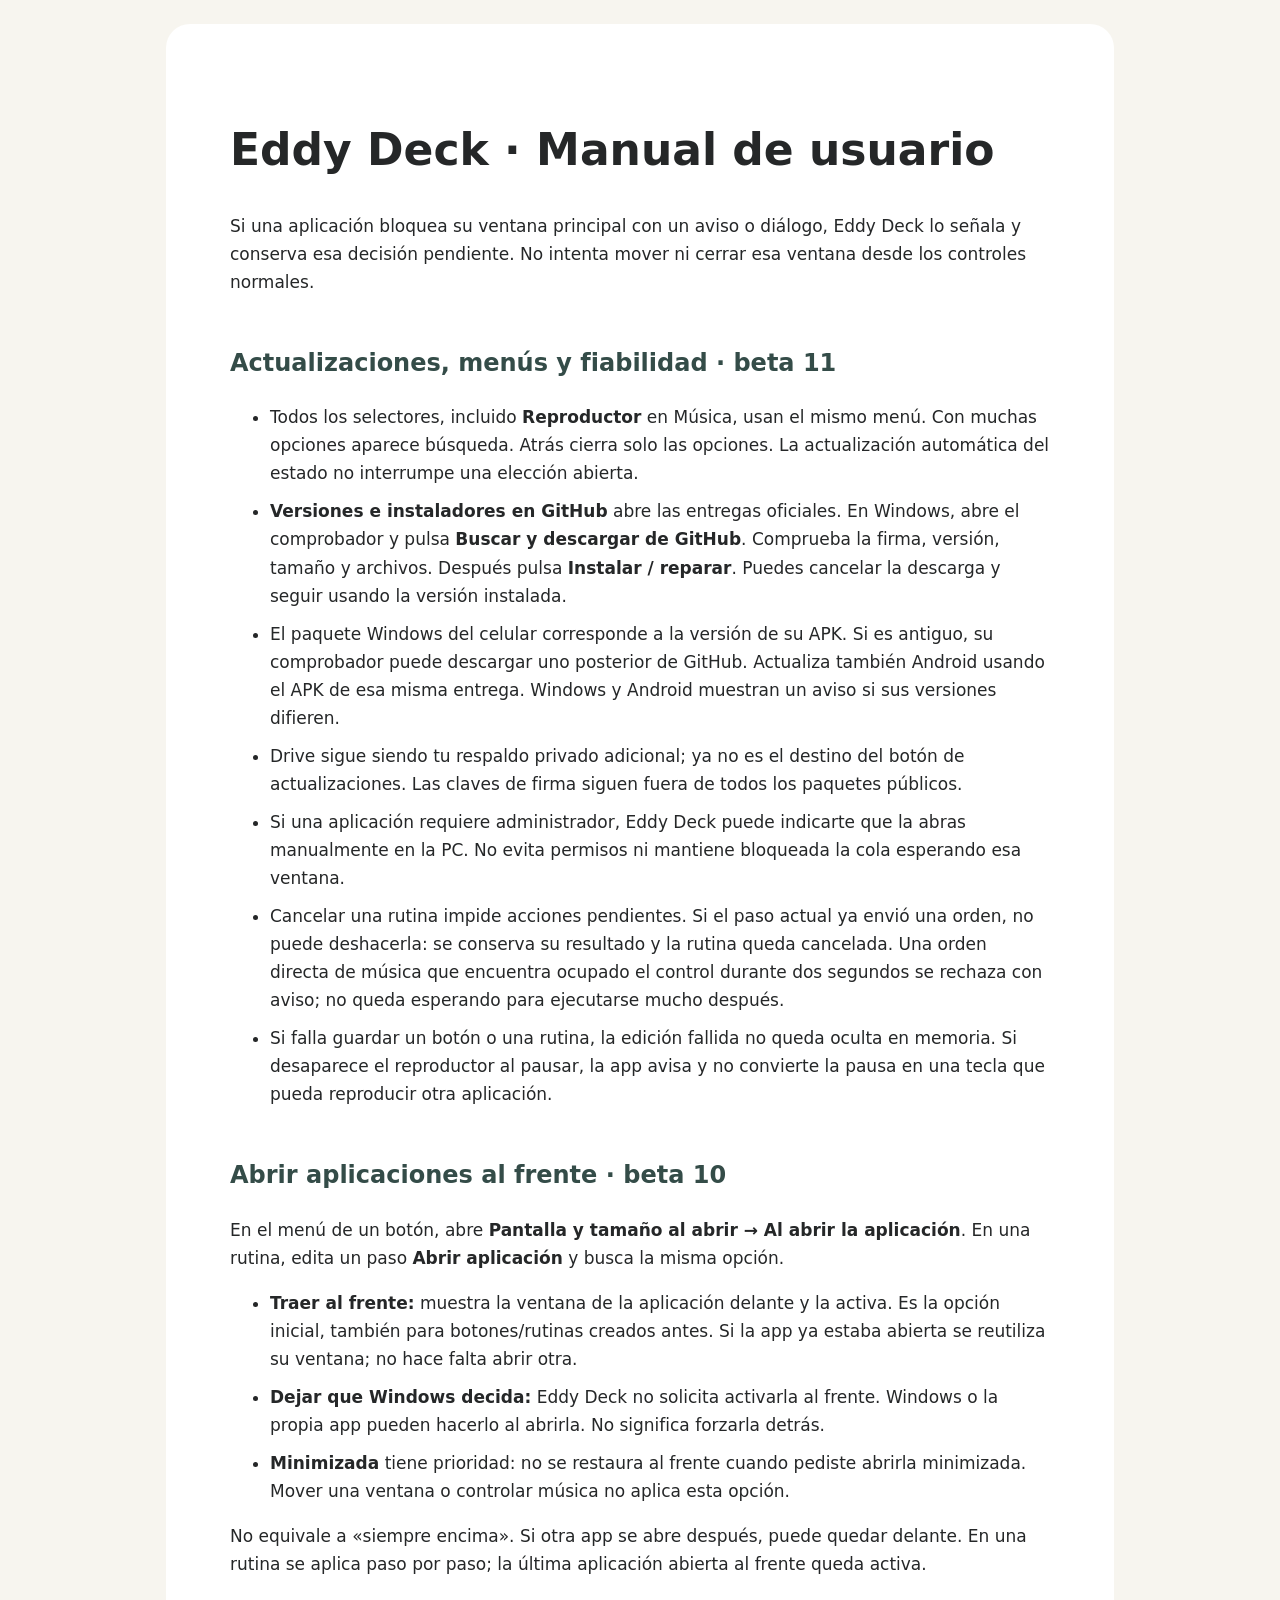
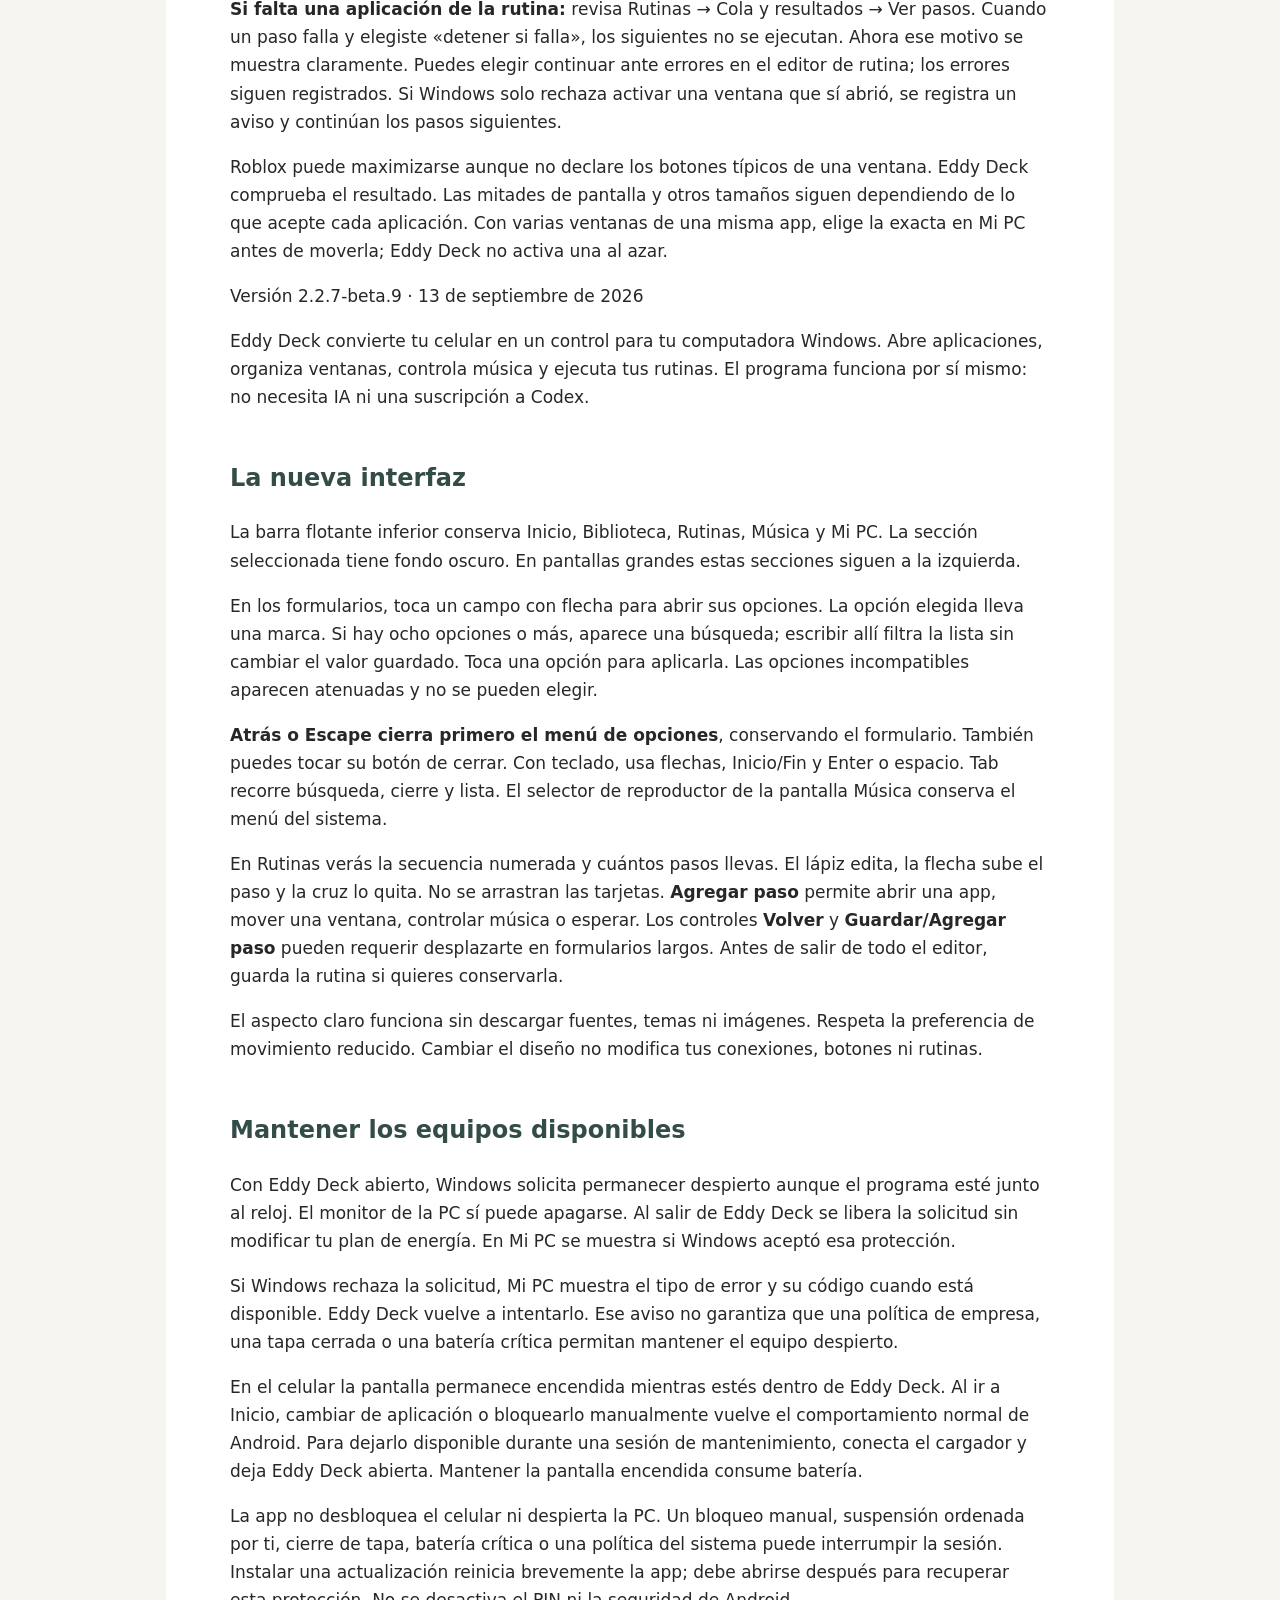
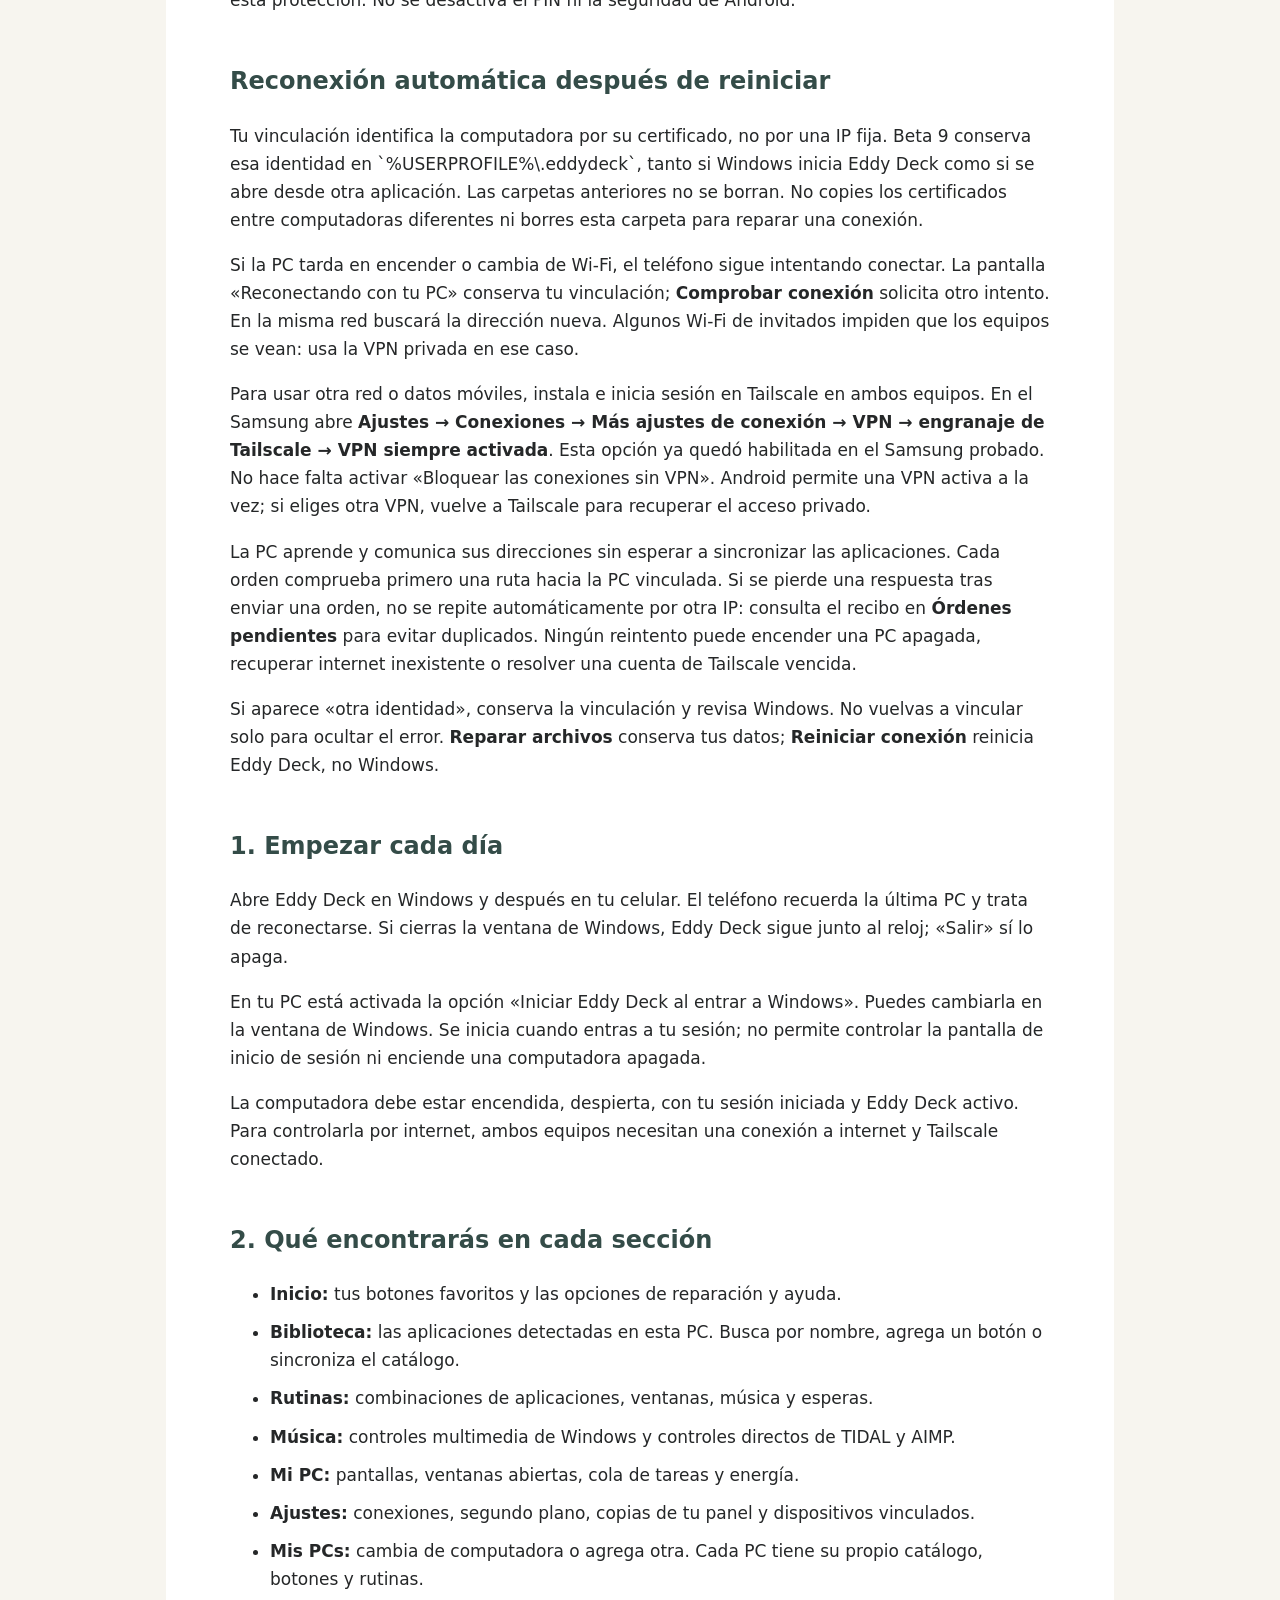
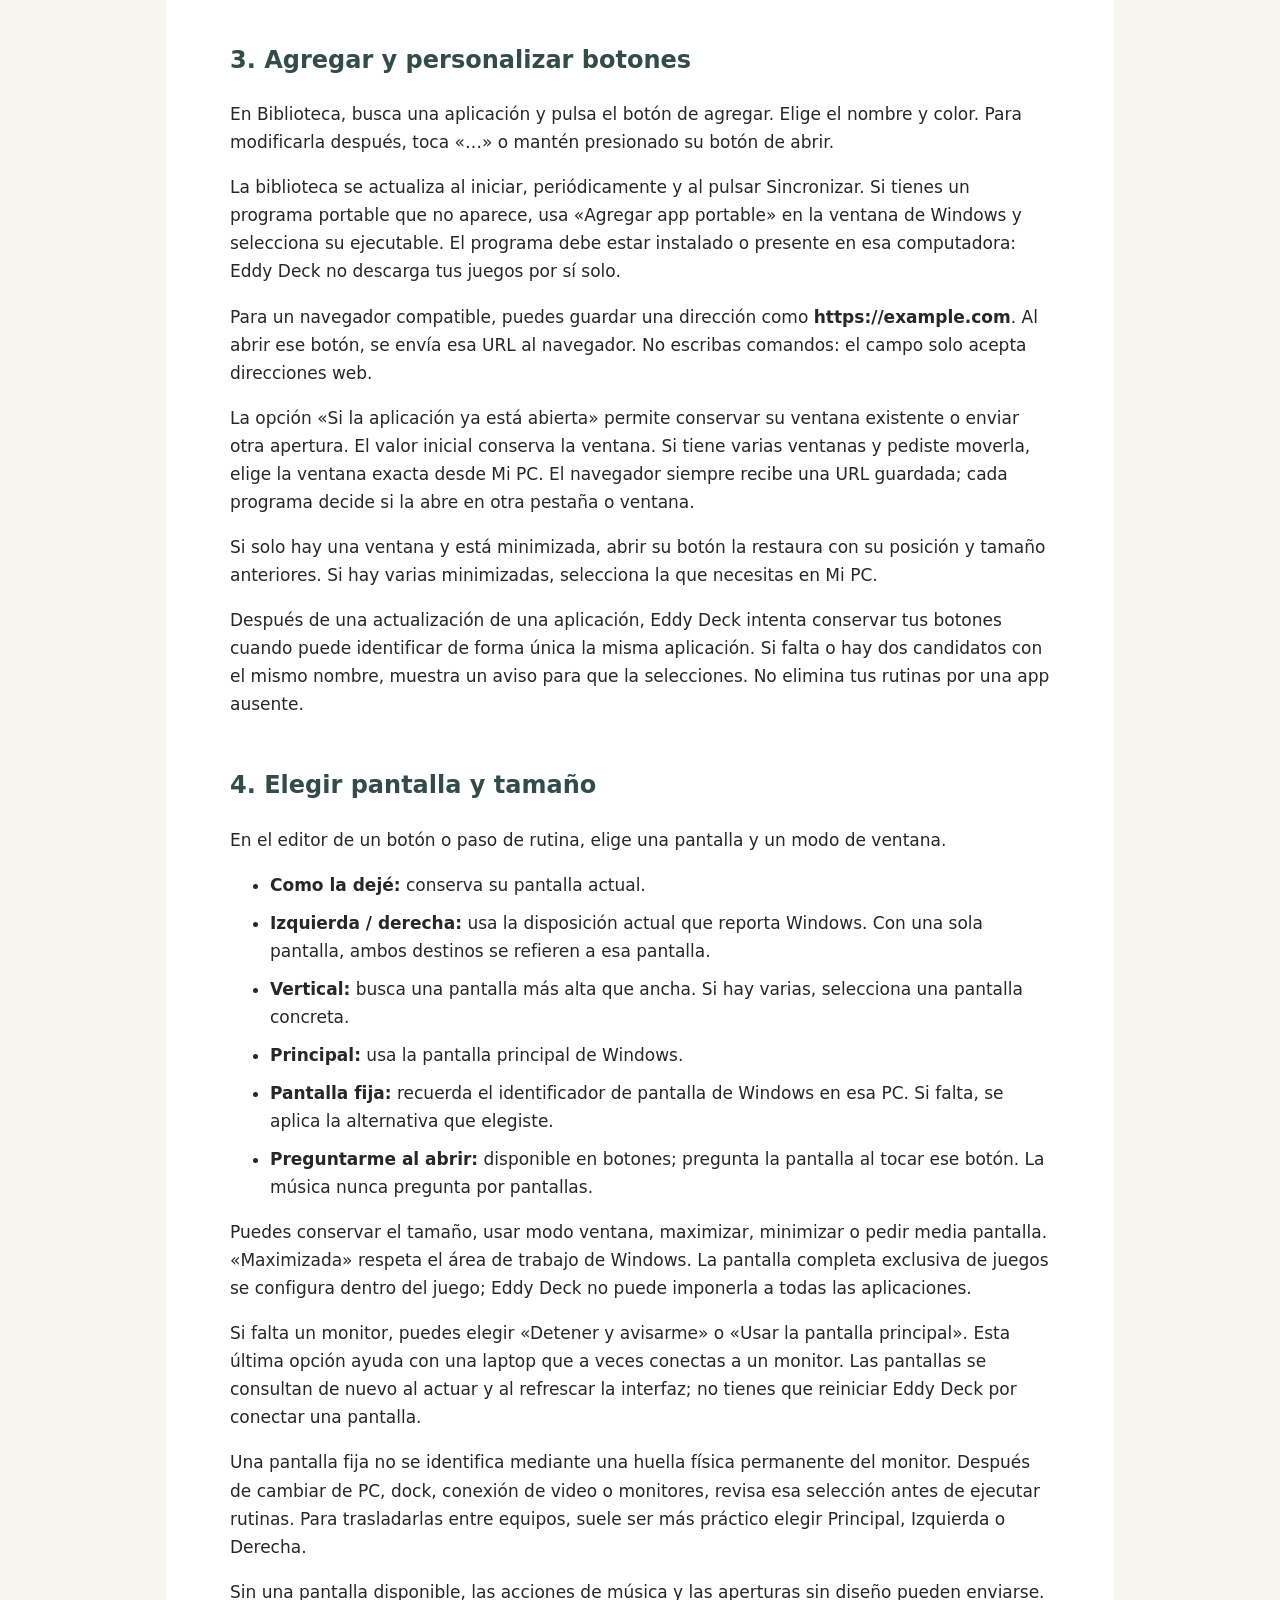
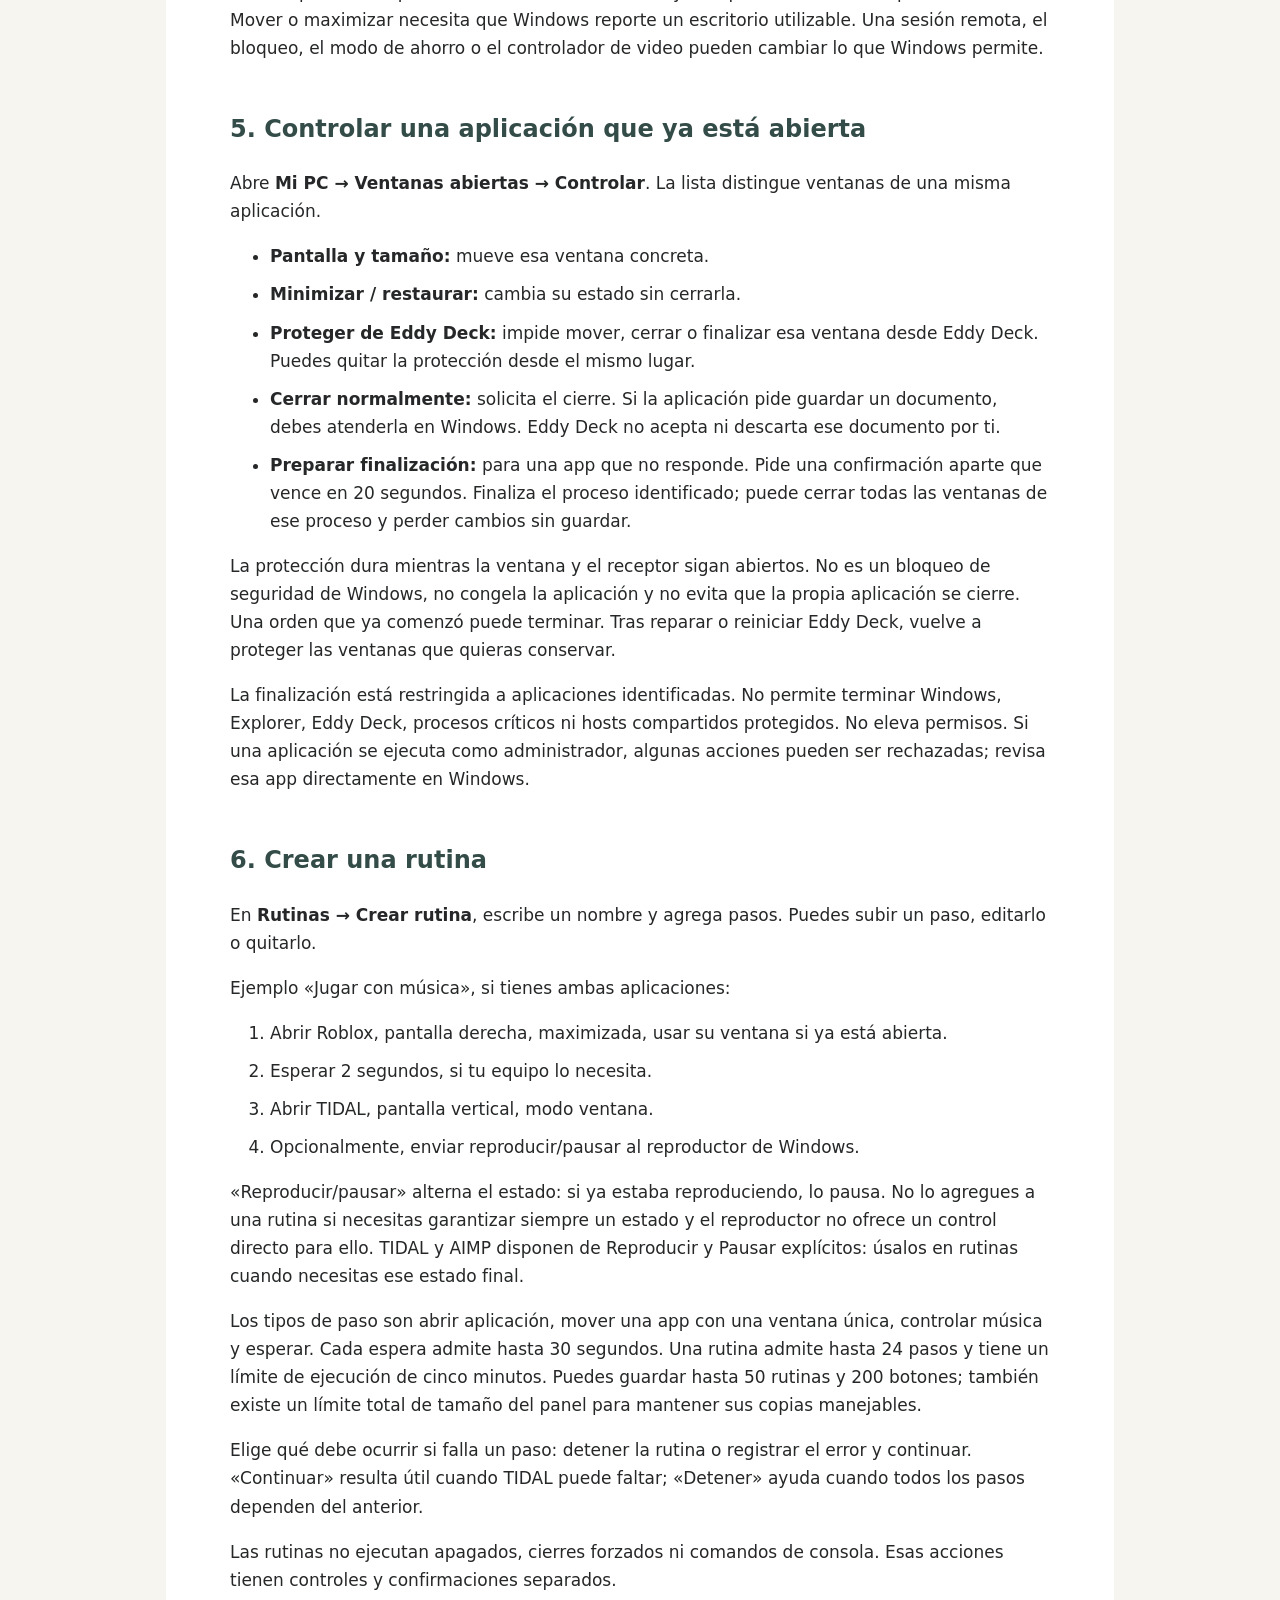
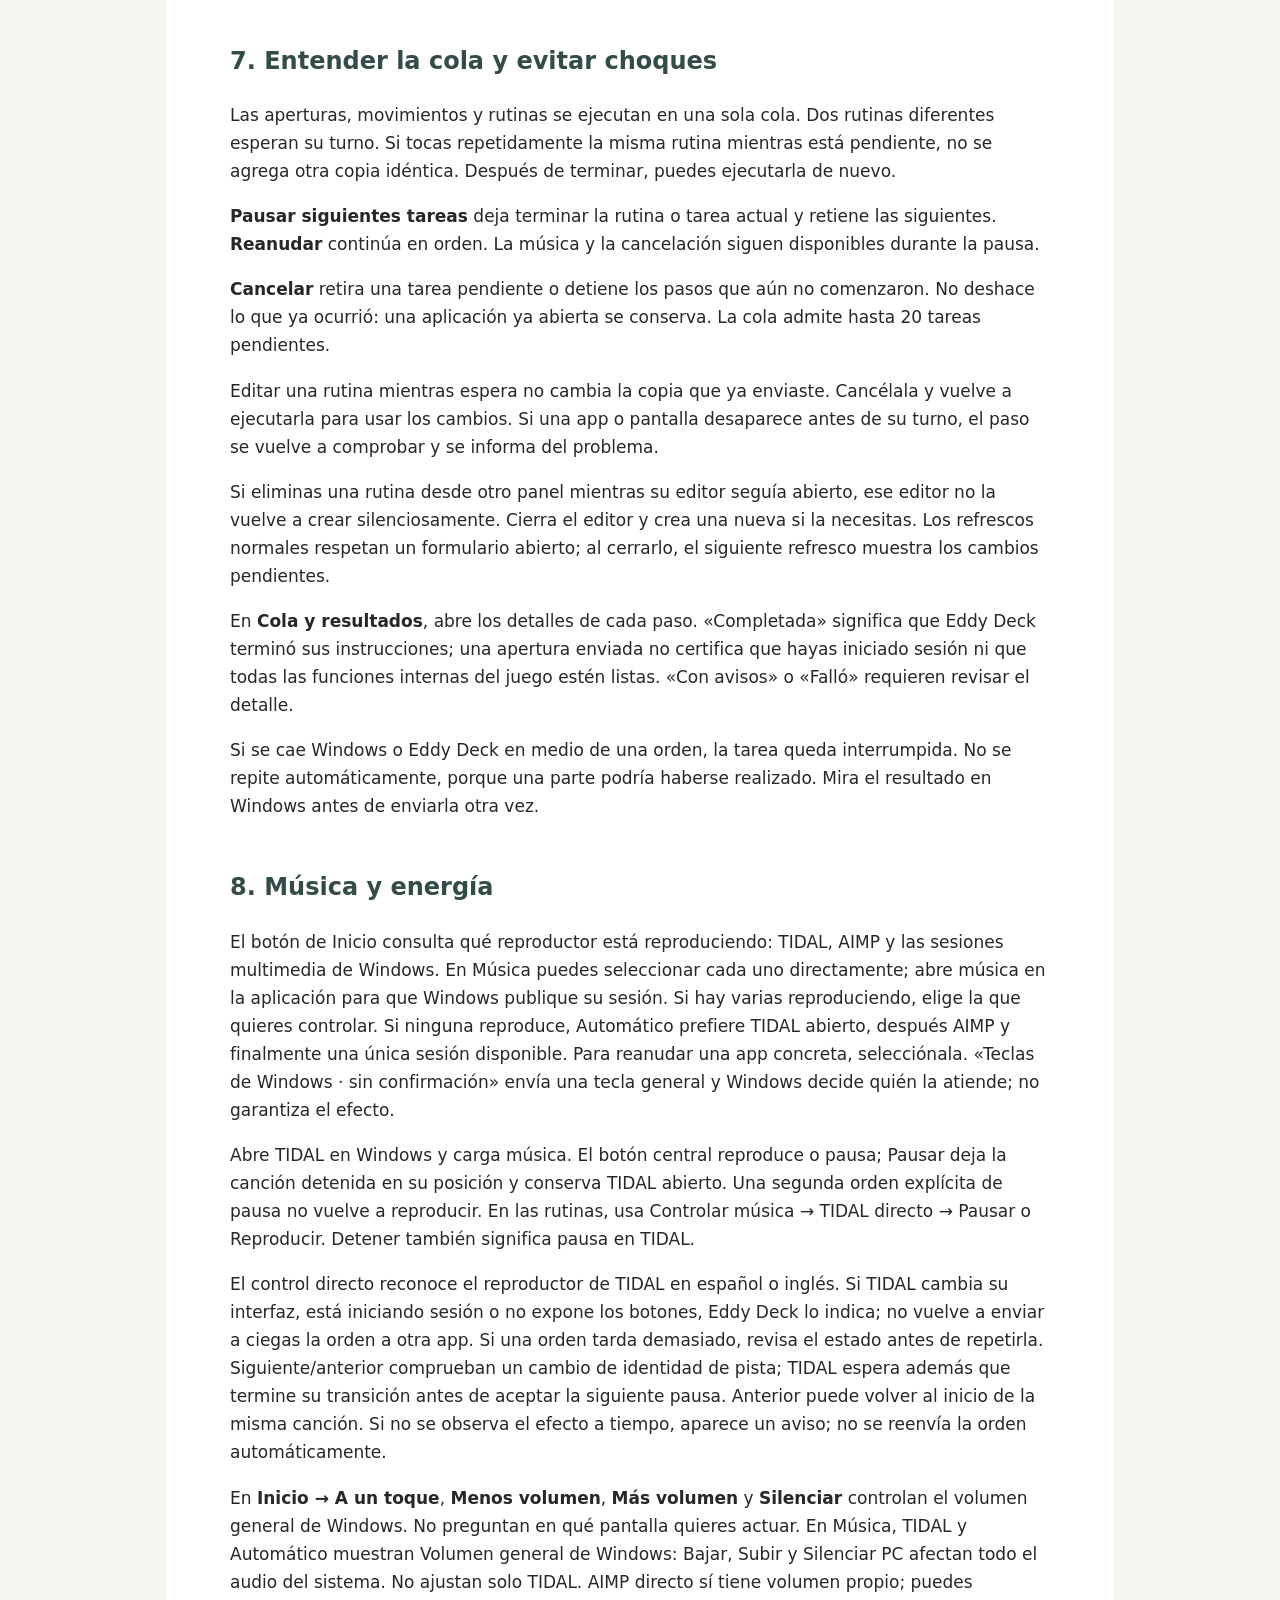
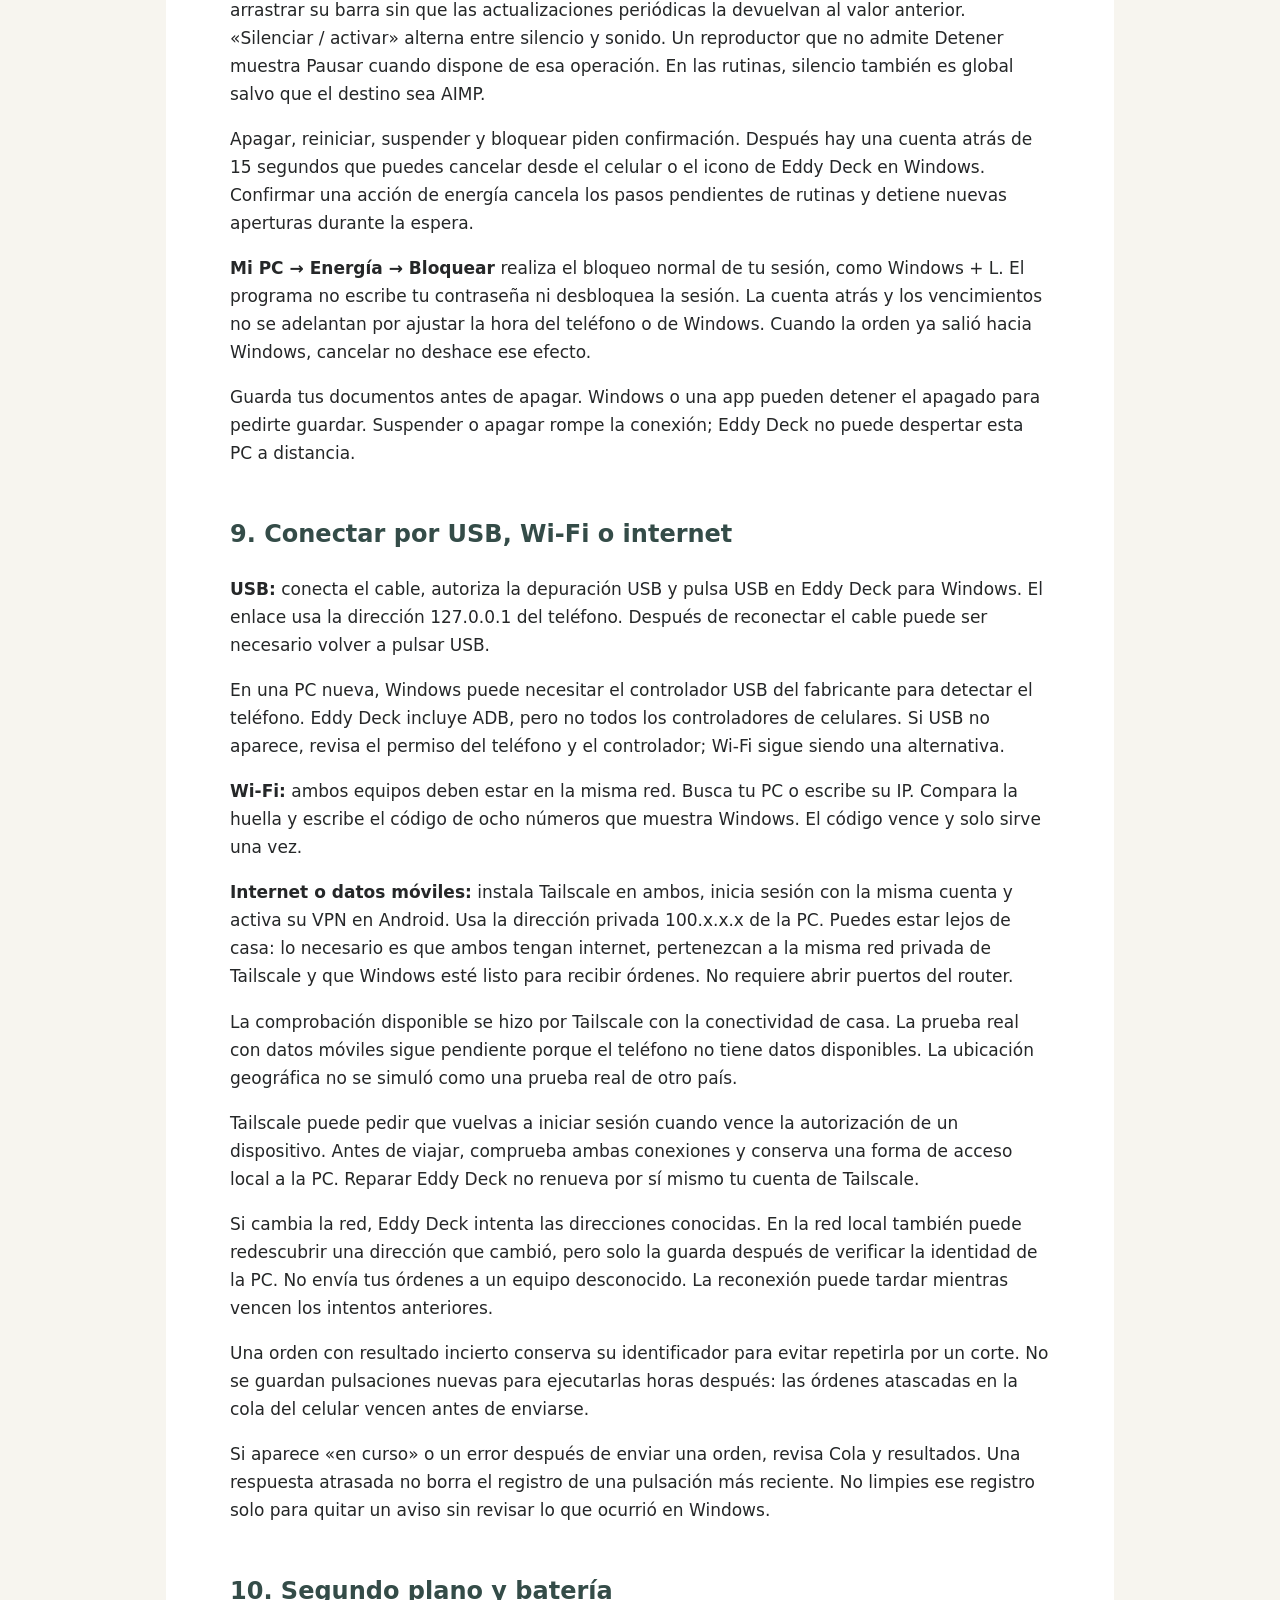
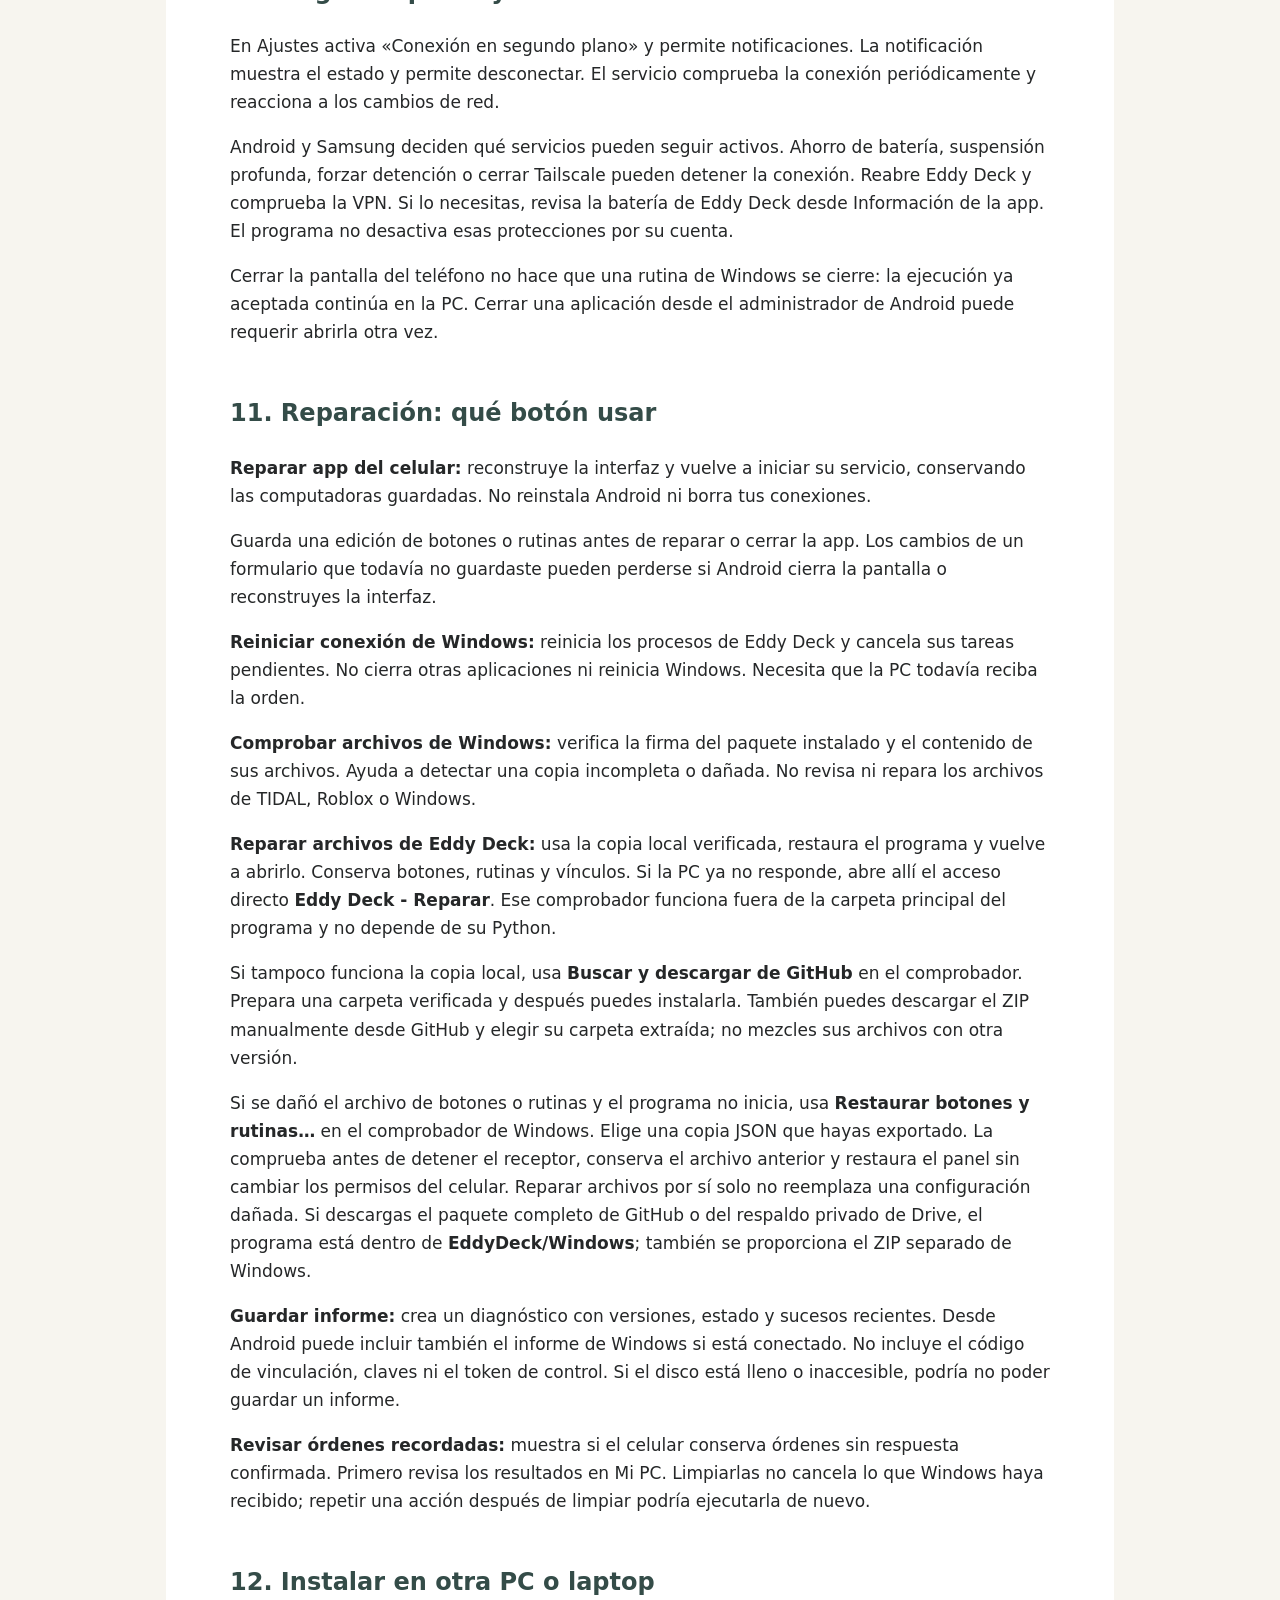
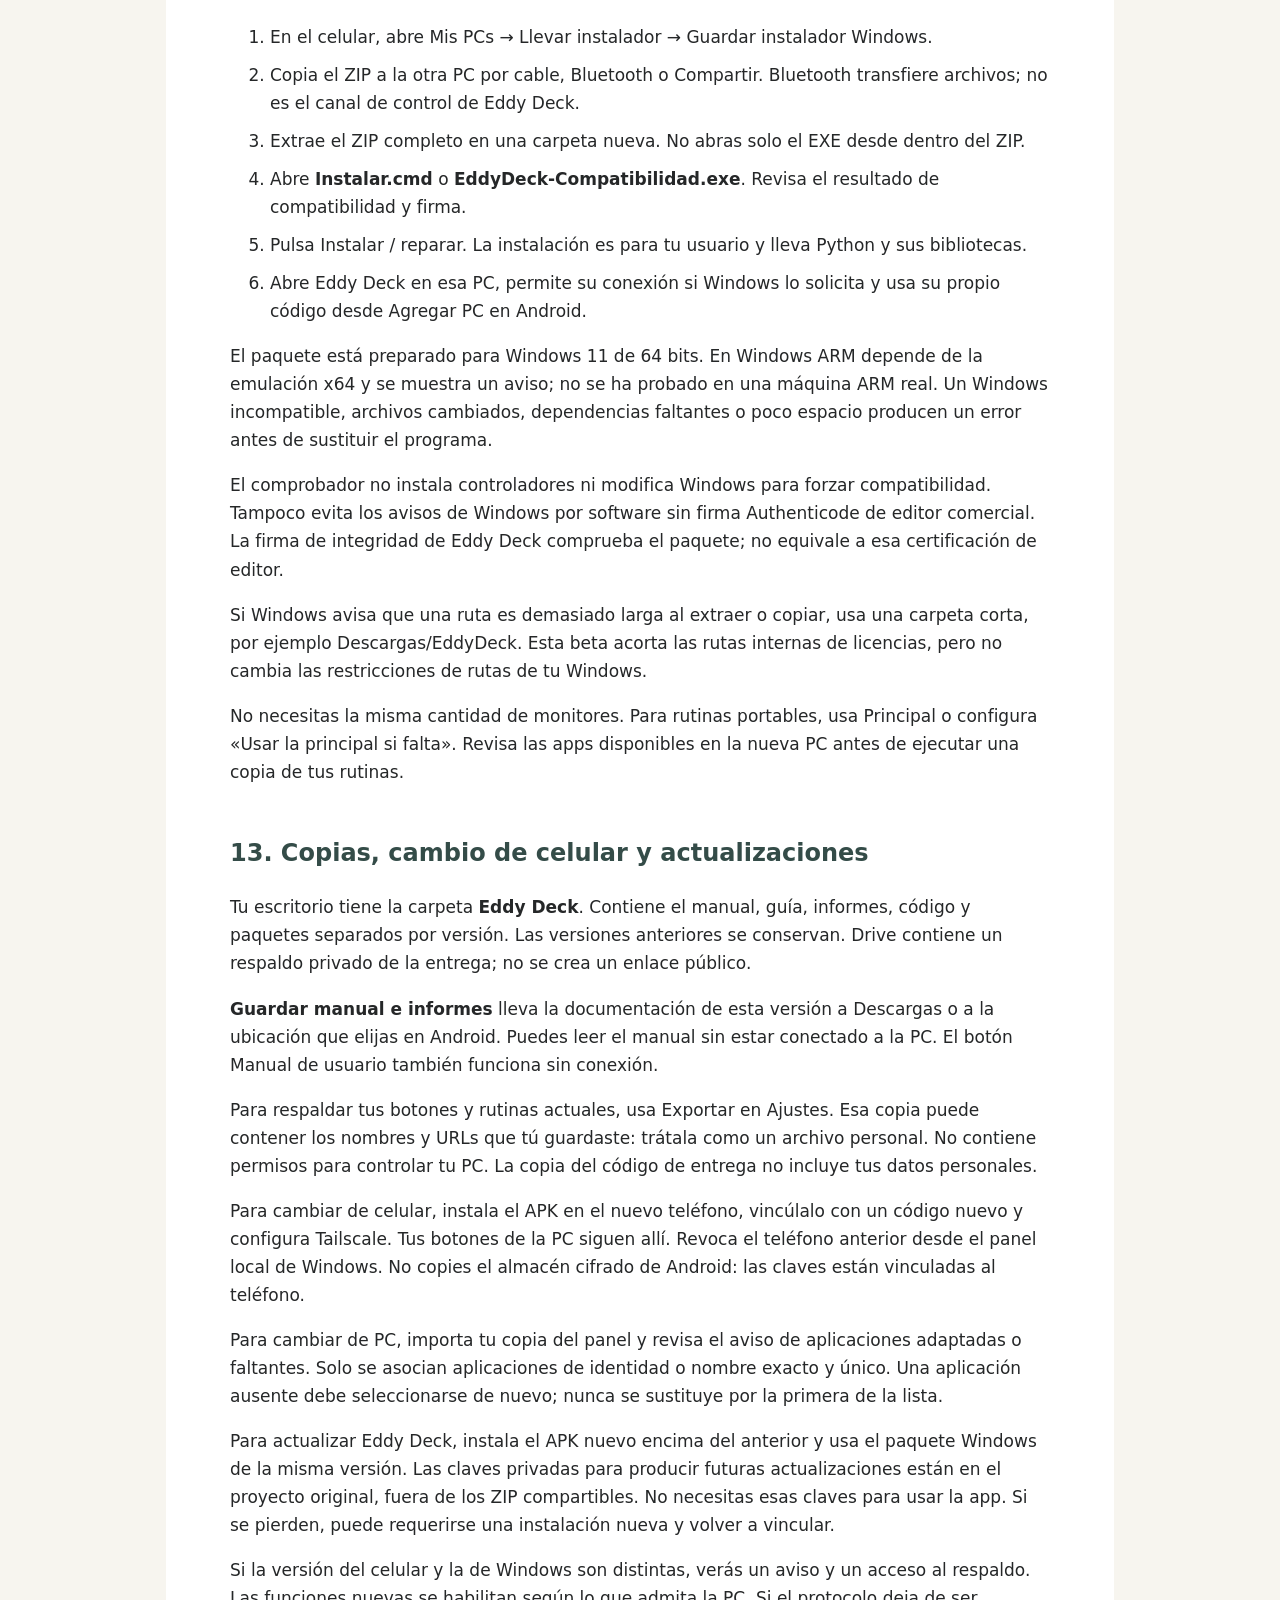
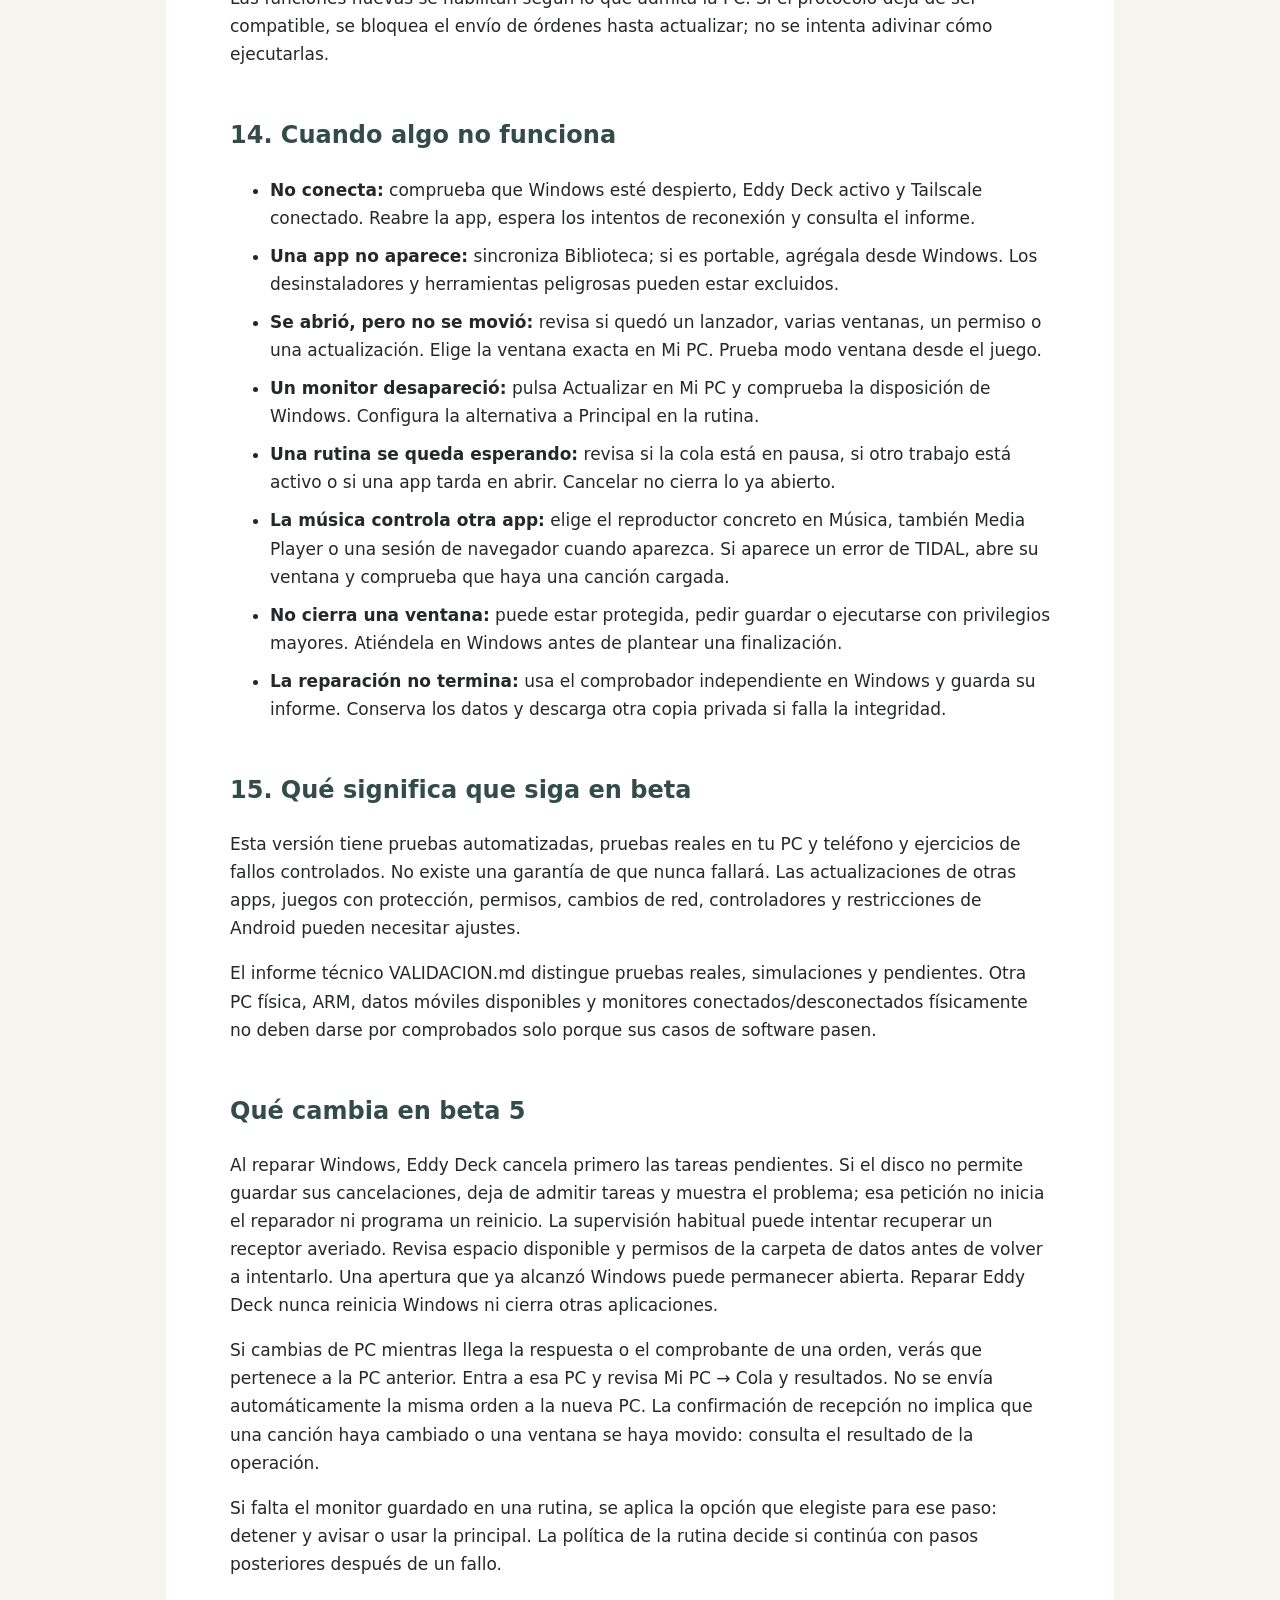
==== commit d7f16cee: "Beta 11: corrige menus y cancelacion; agrega actualizaciones firmadas desde GitHub" ====
--- a/docs/MANUAL-USUARIO.html
+++ b/docs/MANUAL-USUARIO.html
@@ -1 +1 @@
-<!doctype html><html lang="es"><meta charset="utf-8"><meta name="viewport" content="width=device-width, initial-scale=1"><title>Eddy Deck · Manual de usuario</title><style>body{font:17px/1.65 system-ui,sans-serif;background:#f7f5ef;color:#252728;margin:0;padding:24px}article{max-width:820px;margin:auto;background:white;padding:clamp(20px,5vw,64px);border-radius:24px}h1{font-size:clamp(28px,5vw,44px);line-height:1.15}h2{margin-top:2em;font-size:24px;color:#344c48}li{margin:10px 0}strong{font-weight:650}@media print{body{padding:0;background:white}article{padding:0}h2{break-after:avoid}}</style><article class="user-manual"><h1>Eddy Deck · Manual de usuario</h1><h2>Abrir aplicaciones al frente · beta 10</h2><p>En el menú de un botón, abre <strong>Pantalla y tamaño al abrir → Al abrir la aplicación</strong>. En una rutina, edita un paso <strong>Abrir aplicación</strong> y busca la misma opción.</p><ul><li><strong>Traer al frente:</strong> muestra la ventana de la aplicación delante y la activa. Es la opción inicial, también para botones/rutinas creados antes. Si la app ya estaba abierta se reutiliza su ventana; no hace falta abrir otra.</li><li><strong>Dejar que Windows decida:</strong> Eddy Deck no solicita activarla al frente. Windows o la propia app pueden hacerlo al abrirla. No significa forzarla detrás.</li><li><strong>Minimizada</strong> tiene prioridad: no se restaura al frente cuando pediste abrirla minimizada. Mover una ventana o controlar música no aplica esta opción.</li></ul><p>No equivale a «siempre encima». Si otra app se abre después, puede quedar delante. En una rutina se aplica paso por paso; la última aplicación abierta al frente queda activa.</p><p><strong>Si falta una aplicación de la rutina:</strong> revisa Rutinas → Cola y resultados → Ver pasos. Cuando un paso falla y elegiste «detener si falla», los siguientes no se ejecutan. Ahora ese motivo se muestra claramente. Puedes elegir continuar ante errores en el editor de rutina; los errores siguen registrados. Si Windows solo rechaza activar una ventana que sí abrió, se registra un aviso y continúan los pasos siguientes.</p><p>Roblox puede maximizarse aunque no declare los botones típicos de una ventana. Eddy Deck comprueba el resultado. Las mitades de pantalla y otros tamaños siguen dependiendo de lo que acepte cada aplicación. Con varias ventanas de una misma app, elige la exacta en Mi PC antes de moverla; Eddy Deck no activa una al azar.</p><p>Versión 2.2.7-beta.9 · 13 de septiembre de 2026</p><p>Eddy Deck convierte tu celular en un control para tu computadora Windows. Abre aplicaciones, organiza ventanas, controla música y ejecuta tus rutinas. El programa funciona por sí mismo: no necesita IA ni una suscripción a Codex.</p><h2>La nueva interfaz</h2><p>La barra flotante inferior conserva Inicio, Biblioteca, Rutinas, Música y Mi PC. La sección seleccionada tiene fondo oscuro. En pantallas grandes estas secciones siguen a la izquierda.</p><p>En los formularios, toca un campo con flecha para abrir sus opciones. La opción elegida lleva una marca. Si hay ocho opciones o más, aparece una búsqueda; escribir allí filtra la lista sin cambiar el valor guardado. Toca una opción para aplicarla. Las opciones incompatibles aparecen atenuadas y no se pueden elegir.</p><p><strong>Atrás o Escape cierra primero el menú de opciones</strong>, conservando el formulario. También puedes tocar su botón de cerrar. Con teclado, usa flechas, Inicio/Fin y Enter o espacio. Tab recorre búsqueda, cierre y lista. El selector de reproductor de la pantalla Música conserva el menú del sistema.</p><p>En Rutinas verás la secuencia numerada y cuántos pasos llevas. El lápiz edita, la flecha sube el paso y la cruz lo quita. No se arrastran las tarjetas. <strong>Agregar paso</strong> permite abrir una app, mover una ventana, controlar música o esperar. Los controles <strong>Volver</strong> y <strong>Guardar/Agregar paso</strong> pueden requerir desplazarte en formularios largos. Antes de salir de todo el editor, guarda la rutina si quieres conservarla.</p><p>El aspecto claro funciona sin descargar fuentes, temas ni imágenes. Respeta la preferencia de movimiento reducido. Cambiar el diseño no modifica tus conexiones, botones ni rutinas.</p><h2>Mantener los equipos disponibles</h2><p>Con Eddy Deck abierto, Windows solicita permanecer despierto aunque el programa esté junto al reloj. El monitor de la PC sí puede apagarse. Al salir de Eddy Deck se libera la solicitud sin modificar tu plan de energía. En Mi PC se muestra si Windows aceptó esa protección.</p><p>Si Windows rechaza la solicitud, Mi PC muestra el tipo de error y su código cuando está disponible. Eddy Deck vuelve a intentarlo. Ese aviso no garantiza que una política de empresa, una tapa cerrada o una batería crítica permitan mantener el equipo despierto.</p><p>En el celular la pantalla permanece encendida mientras estés dentro de Eddy Deck. Al ir a Inicio, cambiar de aplicación o bloquearlo manualmente vuelve el comportamiento normal de Android. Para dejarlo disponible durante una sesión de mantenimiento, conecta el cargador y deja Eddy Deck abierta. Mantener la pantalla encendida consume batería.</p><p>La app no desbloquea el celular ni despierta la PC. Un bloqueo manual, suspensión ordenada por ti, cierre de tapa, batería crítica o una política del sistema puede interrumpir la sesión. Instalar una actualización reinicia brevemente la app; debe abrirse después para recuperar esta protección. No se desactiva el PIN ni la seguridad de Android.</p><h2>Reconexión automática después de reiniciar</h2><p>Tu vinculación identifica la computadora por su certificado, no por una IP fija. Beta 9 conserva esa identidad en `%USERPROFILE%\.eddydeck`, tanto si Windows inicia Eddy Deck como si se abre desde otra aplicación. Las carpetas anteriores no se borran. No copies los certificados entre computadoras diferentes ni borres esta carpeta para reparar una conexión.</p><p>Si la PC tarda en encender o cambia de Wi-Fi, el teléfono sigue intentando conectar. La pantalla «Reconectando con tu PC» conserva tu vinculación; <strong>Comprobar conexión</strong> solicita otro intento. En la misma red buscará la dirección nueva. Algunos Wi-Fi de invitados impiden que los equipos se vean: usa la VPN privada en ese caso.</p><p>Para usar otra red o datos móviles, instala e inicia sesión en Tailscale en ambos equipos. En el Samsung abre <strong>Ajustes → Conexiones → Más ajustes de conexión → VPN → engranaje de Tailscale → VPN siempre activada</strong>. Esta opción ya quedó habilitada en el Samsung probado. No hace falta activar «Bloquear las conexiones sin VPN». Android permite una VPN activa a la vez; si eliges otra VPN, vuelve a Tailscale para recuperar el acceso privado.</p><p>La PC aprende y comunica sus direcciones sin esperar a sincronizar las aplicaciones. Cada orden comprueba primero una ruta hacia la PC vinculada. Si se pierde una respuesta tras enviar una orden, no se repite automáticamente por otra IP: consulta el recibo en <strong>Órdenes pendientes</strong> para evitar duplicados. Ningún reintento puede encender una PC apagada, recuperar internet inexistente o resolver una cuenta de Tailscale vencida.</p><p>Si aparece «otra identidad», conserva la vinculación y revisa Windows. No vuelvas a vincular solo para ocultar el error. <strong>Reparar archivos</strong> conserva tus datos; <strong>Reiniciar conexión</strong> reinicia Eddy Deck, no Windows.</p><h2>1. Empezar cada día</h2><p>Abre Eddy Deck en Windows y después en tu celular. El teléfono recuerda la última PC y trata de reconectarse. Si cierras la ventana de Windows, Eddy Deck sigue junto al reloj; «Salir» sí lo apaga.</p><p>En tu PC está activada la opción «Iniciar Eddy Deck al entrar a Windows». Puedes cambiarla en la ventana de Windows. Se inicia cuando entras a tu sesión; no permite controlar la pantalla de inicio de sesión ni enciende una computadora apagada.</p><p>La computadora debe estar encendida, despierta, con tu sesión iniciada y Eddy Deck activo. Para controlarla por internet, ambos equipos necesitan una conexión a internet y Tailscale conectado.</p><h2>2. Qué encontrarás en cada sección</h2><ul><li><strong>Inicio:</strong> tus botones favoritos y las opciones de reparación y ayuda.</li><li><strong>Biblioteca:</strong> las aplicaciones detectadas en esta PC. Busca por nombre, agrega un botón o sincroniza el catálogo.</li><li><strong>Rutinas:</strong> combinaciones de aplicaciones, ventanas, música y esperas.</li><li><strong>Música:</strong> controles multimedia de Windows y controles directos de TIDAL y AIMP.</li><li><strong>Mi PC:</strong> pantallas, ventanas abiertas, cola de tareas y energía.</li><li><strong>Ajustes:</strong> conexiones, segundo plano, copias de tu panel y dispositivos vinculados.</li><li><strong>Mis PCs:</strong> cambia de computadora o agrega otra. Cada PC tiene su propio catálogo, botones y rutinas.</li></ul><h2>3. Agregar y personalizar botones</h2><p>En Biblioteca, busca una aplicación y pulsa el botón de agregar. Elige el nombre y color. Para modificarla después, toca «…» o mantén presionado su botón de abrir.</p><p>La biblioteca se actualiza al iniciar, periódicamente y al pulsar Sincronizar. Si tienes un programa portable que no aparece, usa «Agregar app portable» en la ventana de Windows y selecciona su ejecutable. El programa debe estar instalado o presente en esa computadora: Eddy Deck no descarga tus juegos por sí solo.</p><p>Para un navegador compatible, puedes guardar una dirección como <strong>https://example.com</strong>. Al abrir ese botón, se envía esa URL al navegador. No escribas comandos: el campo solo acepta direcciones web.</p><p>La opción «Si la aplicación ya está abierta» permite conservar su ventana existente o enviar otra apertura. El valor inicial conserva la ventana. Si tiene varias ventanas y pediste moverla, elige la ventana exacta desde Mi PC. El navegador siempre recibe una URL guardada; cada programa decide si la abre en otra pestaña o ventana.</p><p>Si solo hay una ventana y está minimizada, abrir su botón la restaura con su posición y tamaño anteriores. Si hay varias minimizadas, selecciona la que necesitas en Mi PC.</p><p>Después de una actualización de una aplicación, Eddy Deck intenta conservar tus botones cuando puede identificar de forma única la misma aplicación. Si falta o hay dos candidatos con el mismo nombre, muestra un aviso para que la selecciones. No elimina tus rutinas por una app ausente.</p><h2>4. Elegir pantalla y tamaño</h2><p>En el editor de un botón o paso de rutina, elige una pantalla y un modo de ventana.</p><ul><li><strong>Como la dejé:</strong> conserva su pantalla actual.</li><li><strong>Izquierda / derecha:</strong> usa la disposición actual que reporta Windows. Con una sola pantalla, ambos destinos se refieren a esa pantalla.</li><li><strong>Vertical:</strong> busca una pantalla más alta que ancha. Si hay varias, selecciona una pantalla concreta.</li><li><strong>Principal:</strong> usa la pantalla principal de Windows.</li><li><strong>Pantalla fija:</strong> recuerda el identificador de pantalla de Windows en esa PC. Si falta, se aplica la alternativa que elegiste.</li><li><strong>Preguntarme al abrir:</strong> disponible en botones; pregunta la pantalla al tocar ese botón. La música nunca pregunta por pantallas.</li></ul><p>Puedes conservar el tamaño, usar modo ventana, maximizar, minimizar o pedir media pantalla. «Maximizada» respeta el área de trabajo de Windows. La pantalla completa exclusiva de juegos se configura dentro del juego; Eddy Deck no puede imponerla a todas las aplicaciones.</p><p>Si falta un monitor, puedes elegir «Detener y avisarme» o «Usar la pantalla principal». Esta última opción ayuda con una laptop que a veces conectas a un monitor. Las pantallas se consultan de nuevo al actuar y al refrescar la interfaz; no tienes que reiniciar Eddy Deck por conectar una pantalla.</p><p>Una pantalla fija no se identifica mediante una huella física permanente del monitor. Después de cambiar de PC, dock, conexión de video o monitores, revisa esa selección antes de ejecutar rutinas. Para trasladarlas entre equipos, suele ser más práctico elegir Principal, Izquierda o Derecha.</p><p>Sin una pantalla disponible, las acciones de música y las aperturas sin diseño pueden enviarse. Mover o maximizar necesita que Windows reporte un escritorio utilizable. Una sesión remota, el bloqueo, el modo de ahorro o el controlador de video pueden cambiar lo que Windows permite.</p><h2>5. Controlar una aplicación que ya está abierta</h2><p>Abre <strong>Mi PC → Ventanas abiertas → Controlar</strong>. La lista distingue ventanas de una misma aplicación.</p><ul><li><strong>Pantalla y tamaño:</strong> mueve esa ventana concreta.</li><li><strong>Minimizar / restaurar:</strong> cambia su estado sin cerrarla.</li><li><strong>Proteger de Eddy Deck:</strong> impide mover, cerrar o finalizar esa ventana desde Eddy Deck. Puedes quitar la protección desde el mismo lugar.</li><li><strong>Cerrar normalmente:</strong> solicita el cierre. Si la aplicación pide guardar un documento, debes atenderla en Windows. Eddy Deck no acepta ni descarta ese documento por ti.</li><li><strong>Preparar finalización:</strong> para una app que no responde. Pide una confirmación aparte que vence en 20 segundos. Finaliza el proceso identificado; puede cerrar todas las ventanas de ese proceso y perder cambios sin guardar.</li></ul><p>La protección dura mientras la ventana y el receptor sigan abiertos. No es un bloqueo de seguridad de Windows, no congela la aplicación y no evita que la propia aplicación se cierre. Una orden que ya comenzó puede terminar. Tras reparar o reiniciar Eddy Deck, vuelve a proteger las ventanas que quieras conservar.</p><p>La finalización está restringida a aplicaciones identificadas. No permite terminar Windows, Explorer, Eddy Deck, procesos críticos ni hosts compartidos protegidos. No eleva permisos. Si una aplicación se ejecuta como administrador, algunas acciones pueden ser rechazadas; revisa esa app directamente en Windows.</p><h2>6. Crear una rutina</h2><p>En <strong>Rutinas → Crear rutina</strong>, escribe un nombre y agrega pasos. Puedes subir un paso, editarlo o quitarlo.</p><p>Ejemplo «Jugar con música», si tienes ambas aplicaciones:</p><ol><li>Abrir Roblox, pantalla derecha, maximizada, usar su ventana si ya está abierta.</li><li>Esperar 2 segundos, si tu equipo lo necesita.</li><li>Abrir TIDAL, pantalla vertical, modo ventana.</li><li>Opcionalmente, enviar reproducir/pausar al reproductor de Windows.</li></ol><p>«Reproducir/pausar» alterna el estado: si ya estaba reproduciendo, lo pausa. No lo agregues a una rutina si necesitas garantizar siempre un estado y el reproductor no ofrece un control directo para ello. TIDAL y AIMP disponen de Reproducir y Pausar explícitos: úsalos en rutinas cuando necesitas ese estado final.</p><p>Los tipos de paso son abrir aplicación, mover una app con una ventana única, controlar música y esperar. Cada espera admite hasta 30 segundos. Una rutina admite hasta 24 pasos y tiene un límite de ejecución de cinco minutos. Puedes guardar hasta 50 rutinas y 200 botones; también existe un límite total de tamaño del panel para mantener sus copias manejables.</p><p>Elige qué debe ocurrir si falla un paso: detener la rutina o registrar el error y continuar. «Continuar» resulta útil cuando TIDAL puede faltar; «Detener» ayuda cuando todos los pasos dependen del anterior.</p><p>Las rutinas no ejecutan apagados, cierres forzados ni comandos de consola. Esas acciones tienen controles y confirmaciones separados.</p><h2>7. Entender la cola y evitar choques</h2><p>Las aperturas, movimientos y rutinas se ejecutan en una sola cola. Dos rutinas diferentes esperan su turno. Si tocas repetidamente la misma rutina mientras está pendiente, no se agrega otra copia idéntica. Después de terminar, puedes ejecutarla de nuevo.</p><p><strong>Pausar siguientes tareas</strong> deja terminar la rutina o tarea actual y retiene las siguientes. <strong>Reanudar</strong> continúa en orden. La música y la cancelación siguen disponibles durante la pausa.</p><p><strong>Cancelar</strong> retira una tarea pendiente o detiene los pasos que aún no comenzaron. No deshace lo que ya ocurrió: una aplicación ya abierta se conserva. La cola admite hasta 20 tareas pendientes.</p><p>Editar una rutina mientras espera no cambia la copia que ya enviaste. Cancélala y vuelve a ejecutarla para usar los cambios. Si una app o pantalla desaparece antes de su turno, el paso se vuelve a comprobar y se informa del problema.</p><p>Si eliminas una rutina desde otro panel mientras su editor seguía abierto, ese editor no la vuelve a crear silenciosamente. Cierra el editor y crea una nueva si la necesitas. Los refrescos normales respetan un formulario abierto; al cerrarlo, el siguiente refresco muestra los cambios pendientes.</p><p>En <strong>Cola y resultados</strong>, abre los detalles de cada paso. «Completada» significa que Eddy Deck terminó sus instrucciones; una apertura enviada no certifica que hayas iniciado sesión ni que todas las funciones internas del juego estén listas. «Con avisos» o «Falló» requieren revisar el detalle.</p><p>Si se cae Windows o Eddy Deck en medio de una orden, la tarea queda interrumpida. No se repite automáticamente, porque una parte podría haberse realizado. Mira el resultado en Windows antes de enviarla otra vez.</p><h2>8. Música y energía</h2><p>El botón de Inicio consulta qué reproductor está reproduciendo: TIDAL, AIMP y las sesiones multimedia de Windows. En Música puedes seleccionar cada uno directamente; abre música en la aplicación para que Windows publique su sesión. Si hay varias reproduciendo, elige la que quieres controlar. Si ninguna reproduce, Automático prefiere TIDAL abierto, después AIMP y finalmente una única sesión disponible. Para reanudar una app concreta, selecciónala. «Teclas de Windows · sin confirmación» envía una tecla general y Windows decide quién la atiende; no garantiza el efecto.</p><p>Abre TIDAL en Windows y carga música. El botón central reproduce o pausa; Pausar deja la canción detenida en su posición y conserva TIDAL abierto. Una segunda orden explícita de pausa no vuelve a reproducir. En las rutinas, usa Controlar música → TIDAL directo → Pausar o Reproducir. Detener también significa pausa en TIDAL.</p><p>El control directo reconoce el reproductor de TIDAL en español o inglés. Si TIDAL cambia su interfaz, está iniciando sesión o no expone los botones, Eddy Deck lo indica; no vuelve a enviar a ciegas la orden a otra app. Si una orden tarda demasiado, revisa el estado antes de repetirla. Siguiente/anterior comprueban un cambio de identidad de pista; TIDAL espera además que termine su transición antes de aceptar la siguiente pausa. Anterior puede volver al inicio de la misma canción. Si no se observa el efecto a tiempo, aparece un aviso; no se reenvía la orden automáticamente.</p><p>En <strong>Inicio → A un toque</strong>, <strong>Menos volumen</strong>, <strong>Más volumen</strong> y <strong>Silenciar</strong> controlan el volumen general de Windows. No preguntan en qué pantalla quieres actuar. En Música, TIDAL y Automático muestran Volumen general de Windows: Bajar, Subir y Silenciar PC afectan todo el audio del sistema. No ajustan solo TIDAL. AIMP directo sí tiene volumen propio; puedes arrastrar su barra sin que las actualizaciones periódicas la devuelvan al valor anterior. «Silenciar / activar» alterna entre silencio y sonido. Un reproductor que no admite Detener muestra Pausar cuando dispone de esa operación. En las rutinas, silencio también es global salvo que el destino sea AIMP.</p><p>Apagar, reiniciar, suspender y bloquear piden confirmación. Después hay una cuenta atrás de 15 segundos que puedes cancelar desde el celular o el icono de Eddy Deck en Windows. Confirmar una acción de energía cancela los pasos pendientes de rutinas y detiene nuevas aperturas durante la espera.</p><p><strong>Mi PC → Energía → Bloquear</strong> realiza el bloqueo normal de tu sesión, como Windows + L. El programa no escribe tu contraseña ni desbloquea la sesión. La cuenta atrás y los vencimientos no se adelantan por ajustar la hora del teléfono o de Windows. Cuando la orden ya salió hacia Windows, cancelar no deshace ese efecto.</p><p>Guarda tus documentos antes de apagar. Windows o una app pueden detener el apagado para pedirte guardar. Suspender o apagar rompe la conexión; Eddy Deck no puede despertar esta PC a distancia.</p><h2>9. Conectar por USB, Wi-Fi o internet</h2><p><strong>USB:</strong> conecta el cable, autoriza la depuración USB y pulsa USB en Eddy Deck para Windows. El enlace usa la dirección 127.0.0.1 del teléfono. Después de reconectar el cable puede ser necesario volver a pulsar USB.</p><p>En una PC nueva, Windows puede necesitar el controlador USB del fabricante para detectar el teléfono. Eddy Deck incluye ADB, pero no todos los controladores de celulares. Si USB no aparece, revisa el permiso del teléfono y el controlador; Wi-Fi sigue siendo una alternativa.</p><p><strong>Wi-Fi:</strong> ambos equipos deben estar en la misma red. Busca tu PC o escribe su IP. Compara la huella y escribe el código de ocho números que muestra Windows. El código vence y solo sirve una vez.</p><p><strong>Internet o datos móviles:</strong> instala Tailscale en ambos, inicia sesión con la misma cuenta y activa su VPN en Android. Usa la dirección privada 100.x.x.x de la PC. Puedes estar lejos de casa: lo necesario es que ambos tengan internet, pertenezcan a la misma red privada de Tailscale y que Windows esté listo para recibir órdenes. No requiere abrir puertos del router.</p><p>La comprobación disponible se hizo por Tailscale con la conectividad de casa. La prueba real con datos móviles sigue pendiente porque el teléfono no tiene datos disponibles. La ubicación geográfica no se simuló como una prueba real de otro país.</p><p>Tailscale puede pedir que vuelvas a iniciar sesión cuando vence la autorización de un dispositivo. Antes de viajar, comprueba ambas conexiones y conserva una forma de acceso local a la PC. Reparar Eddy Deck no renueva por sí mismo tu cuenta de Tailscale.</p><p>Si cambia la red, Eddy Deck intenta las direcciones conocidas. En la red local también puede redescubrir una dirección que cambió, pero solo la guarda después de verificar la identidad de la PC. No envía tus órdenes a un equipo desconocido. La reconexión puede tardar mientras vencen los intentos anteriores.</p><p>Una orden con resultado incierto conserva su identificador para evitar repetirla por un corte. No se guardan pulsaciones nuevas para ejecutarlas horas después: las órdenes atascadas en la cola del celular vencen antes de enviarse.</p><p>Si aparece «en curso» o un error después de enviar una orden, revisa Cola y resultados. Una respuesta atrasada no borra el registro de una pulsación más reciente. No limpies ese registro solo para quitar un aviso sin revisar lo que ocurrió en Windows.</p><h2>10. Segundo plano y batería</h2><p>En Ajustes activa «Conexión en segundo plano» y permite notificaciones. La notificación muestra el estado y permite desconectar. El servicio comprueba la conexión periódicamente y reacciona a los cambios de red.</p><p>Android y Samsung deciden qué servicios pueden seguir activos. Ahorro de batería, suspensión profunda, forzar detención o cerrar Tailscale pueden detener la conexión. Reabre Eddy Deck y comprueba la VPN. Si lo necesitas, revisa la batería de Eddy Deck desde Información de la app. El programa no desactiva esas protecciones por su cuenta.</p><p>Cerrar la pantalla del teléfono no hace que una rutina de Windows se cierre: la ejecución ya aceptada continúa en la PC. Cerrar una aplicación desde el administrador de Android puede requerir abrirla otra vez.</p><h2>11. Reparación: qué botón usar</h2><p><strong>Reparar app del celular:</strong> reconstruye la interfaz y vuelve a iniciar su servicio, conservando las computadoras guardadas. No reinstala Android ni borra tus conexiones.</p><p>Guarda una edición de botones o rutinas antes de reparar o cerrar la app. Los cambios de un formulario que todavía no guardaste pueden perderse si Android cierra la pantalla o reconstruyes la interfaz.</p><p><strong>Reiniciar conexión de Windows:</strong> reinicia los procesos de Eddy Deck y cancela sus tareas pendientes. No cierra otras aplicaciones ni reinicia Windows. Necesita que la PC todavía reciba la orden.</p><p><strong>Comprobar archivos de Windows:</strong> verifica la firma del paquete instalado y el contenido de sus archivos. Ayuda a detectar una copia incompleta o dañada. No revisa ni repara los archivos de TIDAL, Roblox o Windows.</p><p><strong>Reparar archivos de Eddy Deck:</strong> usa la copia local verificada, restaura el programa y vuelve a abrirlo. Conserva botones, rutinas y vínculos. Si la PC ya no responde, abre allí el acceso directo <strong>Eddy Deck - Reparar</strong>. Ese comprobador funciona fuera de la carpeta principal del programa y no depende de su Python.</p><p>Si tampoco funciona la copia local, abre «Respaldo privado en Drive», descarga el paquete de la versión vigente, extrae todo y selecciona esa carpeta en el comprobador. Drive es privado: debes entrar con tu cuenta en el navegador. No hay una descarga silenciosa ni una actualización automática desde Drive.</p><p>Si se dañó el archivo de botones o rutinas y el programa no inicia, usa <strong>Restaurar botones y rutinas…</strong> en el comprobador de Windows. Elige una copia JSON que hayas exportado. La comprueba antes de detener el receptor, conserva el archivo anterior y restaura el panel sin cambiar los permisos del celular. Reparar archivos por sí solo no reemplaza una configuración dañada. Si descargas el paquete completo de Drive, el programa está dentro de <strong>EddyDeck/Windows</strong>; también se proporciona el ZIP separado de Windows.</p><p><strong>Guardar informe:</strong> crea un diagnóstico con versiones, estado y sucesos recientes. Desde Android puede incluir también el informe de Windows si está conectado. No incluye el código de vinculación, claves ni el token de control. Si el disco está lleno o inaccesible, podría no poder guardar un informe.</p><p><strong>Revisar órdenes recordadas:</strong> muestra si el celular conserva órdenes sin respuesta confirmada. Primero revisa los resultados en Mi PC. Limpiarlas no cancela lo que Windows haya recibido; repetir una acción después de limpiar podría ejecutarla de nuevo.</p><h2>12. Instalar en otra PC o laptop</h2><ol><li>En el celular, abre Mis PCs → Llevar instalador → Guardar instalador Windows.</li><li>Copia el ZIP a la otra PC por cable, Bluetooth o Compartir. Bluetooth transfiere archivos; no es el canal de control de Eddy Deck.</li><li>Extrae el ZIP completo en una carpeta nueva. No abras solo el EXE desde dentro del ZIP.</li><li>Abre <strong>Instalar.cmd</strong> o <strong>EddyDeck-Compatibilidad.exe</strong>. Revisa el resultado de compatibilidad y firma.</li><li>Pulsa Instalar / reparar. La instalación es para tu usuario y lleva Python y sus bibliotecas.</li><li>Abre Eddy Deck en esa PC, permite su conexión si Windows lo solicita y usa su propio código desde Agregar PC en Android.</li></ol><p>El paquete está preparado para Windows 11 de 64 bits. En Windows ARM depende de la emulación x64 y se muestra un aviso; no se ha probado en una máquina ARM real. Un Windows incompatible, archivos cambiados, dependencias faltantes o poco espacio producen un error antes de sustituir el programa.</p><p>El comprobador no instala controladores ni modifica Windows para forzar compatibilidad. Tampoco evita los avisos de Windows por software sin firma Authenticode de editor comercial. La firma de integridad de Eddy Deck comprueba el paquete; no equivale a esa certificación de editor.</p><p>Si Windows avisa que una ruta es demasiado larga al extraer o copiar, usa una carpeta corta, por ejemplo Descargas/EddyDeck. Esta beta acorta las rutas internas de licencias, pero no cambia las restricciones de rutas de tu Windows.</p><p>No necesitas la misma cantidad de monitores. Para rutinas portables, usa Principal o configura «Usar la principal si falta». Revisa las apps disponibles en la nueva PC antes de ejecutar una copia de tus rutinas.</p><h2>13. Copias, cambio de celular y actualizaciones</h2><p>Tu escritorio tiene la carpeta <strong>Eddy Deck</strong>. Contiene el manual, guía, informes, código y paquetes separados por versión. Las versiones anteriores se conservan. Drive contiene un respaldo privado de la entrega; no se crea un enlace público.</p><p><strong>Guardar manual e informes</strong> lleva la documentación de esta versión a Descargas o a la ubicación que elijas en Android. Puedes leer el manual sin estar conectado a la PC. El botón Manual de usuario también funciona sin conexión.</p><p>Para respaldar tus botones y rutinas actuales, usa Exportar en Ajustes. Esa copia puede contener los nombres y URLs que tú guardaste: trátala como un archivo personal. No contiene permisos para controlar tu PC. La copia del código de entrega no incluye tus datos personales.</p><p>Para cambiar de celular, instala el APK en el nuevo teléfono, vincúlalo con un código nuevo y configura Tailscale. Tus botones de la PC siguen allí. Revoca el teléfono anterior desde el panel local de Windows. No copies el almacén cifrado de Android: las claves están vinculadas al teléfono.</p><p>Para cambiar de PC, importa tu copia del panel y revisa el aviso de aplicaciones adaptadas o faltantes. Solo se asocian aplicaciones de identidad o nombre exacto y único. Una aplicación ausente debe seleccionarse de nuevo; nunca se sustituye por la primera de la lista.</p><p>Para actualizar Eddy Deck, instala el APK nuevo encima del anterior y usa el paquete Windows de la misma versión. Las claves privadas para producir futuras actualizaciones están en el proyecto original, fuera de los ZIP compartibles. No necesitas esas claves para usar la app. Si se pierden, puede requerirse una instalación nueva y volver a vincular.</p><p>Si la versión del celular y la de Windows son distintas, verás un aviso y un acceso al respaldo. Las funciones nuevas se habilitan según lo que admita la PC. Si el protocolo deja de ser compatible, se bloquea el envío de órdenes hasta actualizar; no se intenta adivinar cómo ejecutarlas.</p><h2>14. Cuando algo no funciona</h2><ul><li><strong>No conecta:</strong> comprueba que Windows esté despierto, Eddy Deck activo y Tailscale conectado. Reabre la app, espera los intentos de reconexión y consulta el informe.</li><li><strong>Una app no aparece:</strong> sincroniza Biblioteca; si es portable, agrégala desde Windows. Los desinstaladores y herramientas peligrosas pueden estar excluidos.</li><li><strong>Se abrió, pero no se movió:</strong> revisa si quedó un lanzador, varias ventanas, un permiso o una actualización. Elige la ventana exacta en Mi PC. Prueba modo ventana desde el juego.</li><li><strong>Un monitor desapareció:</strong> pulsa Actualizar en Mi PC y comprueba la disposición de Windows. Configura la alternativa a Principal en la rutina.</li><li><strong>Una rutina se queda esperando:</strong> revisa si la cola está en pausa, si otro trabajo está activo o si una app tarda en abrir. Cancelar no cierra lo ya abierto.</li><li><strong>La música controla otra app:</strong> elige el reproductor concreto en Música, también Media Player o una sesión de navegador cuando aparezca. Si aparece un error de TIDAL, abre su ventana y comprueba que haya una canción cargada.</li><li><strong>No cierra una ventana:</strong> puede estar protegida, pedir guardar o ejecutarse con privilegios mayores. Atiéndela en Windows antes de plantear una finalización.</li><li><strong>La reparación no termina:</strong> usa el comprobador independiente en Windows y guarda su informe. Conserva los datos y descarga otra copia privada si falla la integridad.</li></ul><h2>15. Qué significa que siga en beta</h2><p>Esta versión tiene pruebas automatizadas, pruebas reales en tu PC y teléfono y ejercicios de fallos controlados. No existe una garantía de que nunca fallará. Las actualizaciones de otras apps, juegos con protección, permisos, cambios de red, controladores y restricciones de Android pueden necesitar ajustes.</p><p>El informe técnico VALIDACION.md distingue pruebas reales, simulaciones y pendientes. Otra PC física, ARM, datos móviles disponibles y monitores conectados/desconectados físicamente no deben darse por comprobados solo porque sus casos de software pasen.</p><h2>Qué cambia en beta 5</h2><p>Al reparar Windows, Eddy Deck cancela primero las tareas pendientes. Si el disco no permite guardar sus cancelaciones, deja de admitir tareas y muestra el problema; esa petición no inicia el reparador ni programa un reinicio. La supervisión habitual puede intentar recuperar un receptor averiado. Revisa espacio disponible y permisos de la carpeta de datos antes de volver a intentarlo. Una apertura que ya alcanzó Windows puede permanecer abierta. Reparar Eddy Deck nunca reinicia Windows ni cierra otras aplicaciones.</p><p>Si cambias de PC mientras llega la respuesta o el comprobante de una orden, verás que pertenece a la PC anterior. Entra a esa PC y revisa Mi PC → Cola y resultados. No se envía automáticamente la misma orden a la nueva PC. La confirmación de recepción no implica que una canción haya cambiado o una ventana se haya movido: consulta el resultado de la operación.</p><p>Si falta el monitor guardado en una rutina, se aplica la opción que elegiste para ese paso: detener y avisar o usar la principal. La política de la rutina decide si continúa con pasos posteriores después de un fallo.</p><h2>Qué cambia en beta 6</h2><p>Se corrige el control de TIDAL desde Inicio, Música y rutinas. Ahora se comprueba el estado al pausar o reproducir y se aclara que el volumen de TIDAL en Eddy Deck afecta Windows completo. Una respuesta de «orden enviada» de otro reproductor no certifica que haya obedecido. Esta versión conserva tus botones, rutinas, permisos y computadoras vinculadas.</p><h2>Cambios de beta 7 y alcance de las pruebas</h2><p>Se corrige la elección automática cuando otra app está reproduciendo, la secuencia rápida siguiente → pausa de TIDAL, la búsqueda de pasos sin coincidencias y la conservación de opciones al cambiar el tipo de paso. Un botón cuya app desapareció se puede quitar desde su menú de tres puntos. Una sesión multimedia desaparecida se muestra como no disponible; no se cambia de destino silenciosamente. Los controles incompatibles de una rutina quedan deshabilitados.</p><p>La matriz MATRIZ-FUNCIONES-BETA7.md separa efectos observados en Windows, toques reales del Samsung, simulaciones y pendientes. Se probaron TIDAL, AIMP y Media Player en esta PC; Windows Media Player Legacy quedó pendiente de su configuración inicial de privacidad. Que una aplicación aparezca en Biblioteca no demuestra que todas sus funciones hayan sido probadas.</p><p>AIMP también espera a que termine el cambio de pista antes de responder a una pausa consecutiva. Anterior puede reiniciar la pista actual. Una sesión de Windows que agrupa varios reproductores con el mismo identificador aparece como varias sesiones: deja una sola para controlarla. Si dos pistas se presentan con la misma identidad, el cambio puede quedar sin confirmar.</p></article></html>
+<!doctype html><html lang="es"><meta charset="utf-8"><meta name="viewport" content="width=device-width, initial-scale=1"><title>Eddy Deck · Manual de usuario</title><style>body{font:17px/1.65 system-ui,sans-serif;background:#f7f5ef;color:#252728;margin:0;padding:24px}article{max-width:820px;margin:auto;background:white;padding:clamp(20px,5vw,64px);border-radius:24px}h1{font-size:clamp(28px,5vw,44px);line-height:1.15}h2{margin-top:2em;font-size:24px;color:#344c48}li{margin:10px 0}strong{font-weight:650}@media print{body{padding:0;background:white}article{padding:0}h2{break-after:avoid}}</style><article class="user-manual"><h1>Eddy Deck · Manual de usuario</h1><p>Si una aplicación bloquea su ventana principal con un aviso o diálogo, Eddy Deck lo señala y conserva esa decisión pendiente. No intenta mover ni cerrar esa ventana desde los controles normales.</p><h2>Actualizaciones, menús y fiabilidad · beta 11</h2><ul><li>Todos los selectores, incluido <strong>Reproductor</strong> en Música, usan el mismo menú. Con muchas opciones aparece búsqueda. Atrás cierra solo las opciones. La actualización automática del estado no interrumpe una elección abierta.</li><li><strong>Versiones e instaladores en GitHub</strong> abre las entregas oficiales. En Windows, abre el comprobador y pulsa <strong>Buscar y descargar de GitHub</strong>. Comprueba la firma, versión, tamaño y archivos. Después pulsa <strong>Instalar / reparar</strong>. Puedes cancelar la descarga y seguir usando la versión instalada.</li><li>El paquete Windows del celular corresponde a la versión de su APK. Si es antiguo, su comprobador puede descargar uno posterior de GitHub. Actualiza también Android usando el APK de esa misma entrega. Windows y Android muestran un aviso si sus versiones difieren.</li><li>Drive sigue siendo tu respaldo privado adicional; ya no es el destino del botón de actualizaciones. Las claves de firma siguen fuera de todos los paquetes públicos.</li><li>Si una aplicación requiere administrador, Eddy Deck puede indicarte que la abras manualmente en la PC. No evita permisos ni mantiene bloqueada la cola esperando esa ventana.</li><li>Cancelar una rutina impide acciones pendientes. Si el paso actual ya envió una orden, no puede deshacerla: se conserva su resultado y la rutina queda cancelada. Una orden directa de música que encuentra ocupado el control durante dos segundos se rechaza con aviso; no queda esperando para ejecutarse mucho después.</li><li>Si falla guardar un botón o una rutina, la edición fallida no queda oculta en memoria. Si desaparece el reproductor al pausar, la app avisa y no convierte la pausa en una tecla que pueda reproducir otra aplicación.</li></ul><h2>Abrir aplicaciones al frente · beta 10</h2><p>En el menú de un botón, abre <strong>Pantalla y tamaño al abrir → Al abrir la aplicación</strong>. En una rutina, edita un paso <strong>Abrir aplicación</strong> y busca la misma opción.</p><ul><li><strong>Traer al frente:</strong> muestra la ventana de la aplicación delante y la activa. Es la opción inicial, también para botones/rutinas creados antes. Si la app ya estaba abierta se reutiliza su ventana; no hace falta abrir otra.</li><li><strong>Dejar que Windows decida:</strong> Eddy Deck no solicita activarla al frente. Windows o la propia app pueden hacerlo al abrirla. No significa forzarla detrás.</li><li><strong>Minimizada</strong> tiene prioridad: no se restaura al frente cuando pediste abrirla minimizada. Mover una ventana o controlar música no aplica esta opción.</li></ul><p>No equivale a «siempre encima». Si otra app se abre después, puede quedar delante. En una rutina se aplica paso por paso; la última aplicación abierta al frente queda activa.</p><p><strong>Si falta una aplicación de la rutina:</strong> revisa Rutinas → Cola y resultados → Ver pasos. Cuando un paso falla y elegiste «detener si falla», los siguientes no se ejecutan. Ahora ese motivo se muestra claramente. Puedes elegir continuar ante errores en el editor de rutina; los errores siguen registrados. Si Windows solo rechaza activar una ventana que sí abrió, se registra un aviso y continúan los pasos siguientes.</p><p>Roblox puede maximizarse aunque no declare los botones típicos de una ventana. Eddy Deck comprueba el resultado. Las mitades de pantalla y otros tamaños siguen dependiendo de lo que acepte cada aplicación. Con varias ventanas de una misma app, elige la exacta en Mi PC antes de moverla; Eddy Deck no activa una al azar.</p><p>Versión 2.2.7-beta.9 · 13 de septiembre de 2026</p><p>Eddy Deck convierte tu celular en un control para tu computadora Windows. Abre aplicaciones, organiza ventanas, controla música y ejecuta tus rutinas. El programa funciona por sí mismo: no necesita IA ni una suscripción a Codex.</p><h2>La nueva interfaz</h2><p>La barra flotante inferior conserva Inicio, Biblioteca, Rutinas, Música y Mi PC. La sección seleccionada tiene fondo oscuro. En pantallas grandes estas secciones siguen a la izquierda.</p><p>En los formularios, toca un campo con flecha para abrir sus opciones. La opción elegida lleva una marca. Si hay ocho opciones o más, aparece una búsqueda; escribir allí filtra la lista sin cambiar el valor guardado. Toca una opción para aplicarla. Las opciones incompatibles aparecen atenuadas y no se pueden elegir.</p><p><strong>Atrás o Escape cierra primero el menú de opciones</strong>, conservando el formulario. También puedes tocar su botón de cerrar. Con teclado, usa flechas, Inicio/Fin y Enter o espacio. Tab recorre búsqueda, cierre y lista. El selector de reproductor de la pantalla Música conserva el menú del sistema.</p><p>En Rutinas verás la secuencia numerada y cuántos pasos llevas. El lápiz edita, la flecha sube el paso y la cruz lo quita. No se arrastran las tarjetas. <strong>Agregar paso</strong> permite abrir una app, mover una ventana, controlar música o esperar. Los controles <strong>Volver</strong> y <strong>Guardar/Agregar paso</strong> pueden requerir desplazarte en formularios largos. Antes de salir de todo el editor, guarda la rutina si quieres conservarla.</p><p>El aspecto claro funciona sin descargar fuentes, temas ni imágenes. Respeta la preferencia de movimiento reducido. Cambiar el diseño no modifica tus conexiones, botones ni rutinas.</p><h2>Mantener los equipos disponibles</h2><p>Con Eddy Deck abierto, Windows solicita permanecer despierto aunque el programa esté junto al reloj. El monitor de la PC sí puede apagarse. Al salir de Eddy Deck se libera la solicitud sin modificar tu plan de energía. En Mi PC se muestra si Windows aceptó esa protección.</p><p>Si Windows rechaza la solicitud, Mi PC muestra el tipo de error y su código cuando está disponible. Eddy Deck vuelve a intentarlo. Ese aviso no garantiza que una política de empresa, una tapa cerrada o una batería crítica permitan mantener el equipo despierto.</p><p>En el celular la pantalla permanece encendida mientras estés dentro de Eddy Deck. Al ir a Inicio, cambiar de aplicación o bloquearlo manualmente vuelve el comportamiento normal de Android. Para dejarlo disponible durante una sesión de mantenimiento, conecta el cargador y deja Eddy Deck abierta. Mantener la pantalla encendida consume batería.</p><p>La app no desbloquea el celular ni despierta la PC. Un bloqueo manual, suspensión ordenada por ti, cierre de tapa, batería crítica o una política del sistema puede interrumpir la sesión. Instalar una actualización reinicia brevemente la app; debe abrirse después para recuperar esta protección. No se desactiva el PIN ni la seguridad de Android.</p><h2>Reconexión automática después de reiniciar</h2><p>Tu vinculación identifica la computadora por su certificado, no por una IP fija. Beta 9 conserva esa identidad en `%USERPROFILE%\.eddydeck`, tanto si Windows inicia Eddy Deck como si se abre desde otra aplicación. Las carpetas anteriores no se borran. No copies los certificados entre computadoras diferentes ni borres esta carpeta para reparar una conexión.</p><p>Si la PC tarda en encender o cambia de Wi-Fi, el teléfono sigue intentando conectar. La pantalla «Reconectando con tu PC» conserva tu vinculación; <strong>Comprobar conexión</strong> solicita otro intento. En la misma red buscará la dirección nueva. Algunos Wi-Fi de invitados impiden que los equipos se vean: usa la VPN privada en ese caso.</p><p>Para usar otra red o datos móviles, instala e inicia sesión en Tailscale en ambos equipos. En el Samsung abre <strong>Ajustes → Conexiones → Más ajustes de conexión → VPN → engranaje de Tailscale → VPN siempre activada</strong>. Esta opción ya quedó habilitada en el Samsung probado. No hace falta activar «Bloquear las conexiones sin VPN». Android permite una VPN activa a la vez; si eliges otra VPN, vuelve a Tailscale para recuperar el acceso privado.</p><p>La PC aprende y comunica sus direcciones sin esperar a sincronizar las aplicaciones. Cada orden comprueba primero una ruta hacia la PC vinculada. Si se pierde una respuesta tras enviar una orden, no se repite automáticamente por otra IP: consulta el recibo en <strong>Órdenes pendientes</strong> para evitar duplicados. Ningún reintento puede encender una PC apagada, recuperar internet inexistente o resolver una cuenta de Tailscale vencida.</p><p>Si aparece «otra identidad», conserva la vinculación y revisa Windows. No vuelvas a vincular solo para ocultar el error. <strong>Reparar archivos</strong> conserva tus datos; <strong>Reiniciar conexión</strong> reinicia Eddy Deck, no Windows.</p><h2>1. Empezar cada día</h2><p>Abre Eddy Deck en Windows y después en tu celular. El teléfono recuerda la última PC y trata de reconectarse. Si cierras la ventana de Windows, Eddy Deck sigue junto al reloj; «Salir» sí lo apaga.</p><p>En tu PC está activada la opción «Iniciar Eddy Deck al entrar a Windows». Puedes cambiarla en la ventana de Windows. Se inicia cuando entras a tu sesión; no permite controlar la pantalla de inicio de sesión ni enciende una computadora apagada.</p><p>La computadora debe estar encendida, despierta, con tu sesión iniciada y Eddy Deck activo. Para controlarla por internet, ambos equipos necesitan una conexión a internet y Tailscale conectado.</p><h2>2. Qué encontrarás en cada sección</h2><ul><li><strong>Inicio:</strong> tus botones favoritos y las opciones de reparación y ayuda.</li><li><strong>Biblioteca:</strong> las aplicaciones detectadas en esta PC. Busca por nombre, agrega un botón o sincroniza el catálogo.</li><li><strong>Rutinas:</strong> combinaciones de aplicaciones, ventanas, música y esperas.</li><li><strong>Música:</strong> controles multimedia de Windows y controles directos de TIDAL y AIMP.</li><li><strong>Mi PC:</strong> pantallas, ventanas abiertas, cola de tareas y energía.</li><li><strong>Ajustes:</strong> conexiones, segundo plano, copias de tu panel y dispositivos vinculados.</li><li><strong>Mis PCs:</strong> cambia de computadora o agrega otra. Cada PC tiene su propio catálogo, botones y rutinas.</li></ul><h2>3. Agregar y personalizar botones</h2><p>En Biblioteca, busca una aplicación y pulsa el botón de agregar. Elige el nombre y color. Para modificarla después, toca «…» o mantén presionado su botón de abrir.</p><p>La biblioteca se actualiza al iniciar, periódicamente y al pulsar Sincronizar. Si tienes un programa portable que no aparece, usa «Agregar app portable» en la ventana de Windows y selecciona su ejecutable. El programa debe estar instalado o presente en esa computadora: Eddy Deck no descarga tus juegos por sí solo.</p><p>Para un navegador compatible, puedes guardar una dirección como <strong>https://example.com</strong>. Al abrir ese botón, se envía esa URL al navegador. No escribas comandos: el campo solo acepta direcciones web.</p><p>La opción «Si la aplicación ya está abierta» permite conservar su ventana existente o enviar otra apertura. El valor inicial conserva la ventana. Si tiene varias ventanas y pediste moverla, elige la ventana exacta desde Mi PC. El navegador siempre recibe una URL guardada; cada programa decide si la abre en otra pestaña o ventana.</p><p>Si solo hay una ventana y está minimizada, abrir su botón la restaura con su posición y tamaño anteriores. Si hay varias minimizadas, selecciona la que necesitas en Mi PC.</p><p>Después de una actualización de una aplicación, Eddy Deck intenta conservar tus botones cuando puede identificar de forma única la misma aplicación. Si falta o hay dos candidatos con el mismo nombre, muestra un aviso para que la selecciones. No elimina tus rutinas por una app ausente.</p><h2>4. Elegir pantalla y tamaño</h2><p>En el editor de un botón o paso de rutina, elige una pantalla y un modo de ventana.</p><ul><li><strong>Como la dejé:</strong> conserva su pantalla actual.</li><li><strong>Izquierda / derecha:</strong> usa la disposición actual que reporta Windows. Con una sola pantalla, ambos destinos se refieren a esa pantalla.</li><li><strong>Vertical:</strong> busca una pantalla más alta que ancha. Si hay varias, selecciona una pantalla concreta.</li><li><strong>Principal:</strong> usa la pantalla principal de Windows.</li><li><strong>Pantalla fija:</strong> recuerda el identificador de pantalla de Windows en esa PC. Si falta, se aplica la alternativa que elegiste.</li><li><strong>Preguntarme al abrir:</strong> disponible en botones; pregunta la pantalla al tocar ese botón. La música nunca pregunta por pantallas.</li></ul><p>Puedes conservar el tamaño, usar modo ventana, maximizar, minimizar o pedir media pantalla. «Maximizada» respeta el área de trabajo de Windows. La pantalla completa exclusiva de juegos se configura dentro del juego; Eddy Deck no puede imponerla a todas las aplicaciones.</p><p>Si falta un monitor, puedes elegir «Detener y avisarme» o «Usar la pantalla principal». Esta última opción ayuda con una laptop que a veces conectas a un monitor. Las pantallas se consultan de nuevo al actuar y al refrescar la interfaz; no tienes que reiniciar Eddy Deck por conectar una pantalla.</p><p>Una pantalla fija no se identifica mediante una huella física permanente del monitor. Después de cambiar de PC, dock, conexión de video o monitores, revisa esa selección antes de ejecutar rutinas. Para trasladarlas entre equipos, suele ser más práctico elegir Principal, Izquierda o Derecha.</p><p>Sin una pantalla disponible, las acciones de música y las aperturas sin diseño pueden enviarse. Mover o maximizar necesita que Windows reporte un escritorio utilizable. Una sesión remota, el bloqueo, el modo de ahorro o el controlador de video pueden cambiar lo que Windows permite.</p><h2>5. Controlar una aplicación que ya está abierta</h2><p>Abre <strong>Mi PC → Ventanas abiertas → Controlar</strong>. La lista distingue ventanas de una misma aplicación.</p><ul><li><strong>Pantalla y tamaño:</strong> mueve esa ventana concreta.</li><li><strong>Minimizar / restaurar:</strong> cambia su estado sin cerrarla.</li><li><strong>Proteger de Eddy Deck:</strong> impide mover, cerrar o finalizar esa ventana desde Eddy Deck. Puedes quitar la protección desde el mismo lugar.</li><li><strong>Cerrar normalmente:</strong> solicita el cierre. Si la aplicación pide guardar un documento, debes atenderla en Windows. Eddy Deck no acepta ni descarta ese documento por ti.</li><li><strong>Preparar finalización:</strong> para una app que no responde. Pide una confirmación aparte que vence en 20 segundos. Finaliza el proceso identificado; puede cerrar todas las ventanas de ese proceso y perder cambios sin guardar.</li></ul><p>La protección dura mientras la ventana y el receptor sigan abiertos. No es un bloqueo de seguridad de Windows, no congela la aplicación y no evita que la propia aplicación se cierre. Una orden que ya comenzó puede terminar. Tras reparar o reiniciar Eddy Deck, vuelve a proteger las ventanas que quieras conservar.</p><p>La finalización está restringida a aplicaciones identificadas. No permite terminar Windows, Explorer, Eddy Deck, procesos críticos ni hosts compartidos protegidos. No eleva permisos. Si una aplicación se ejecuta como administrador, algunas acciones pueden ser rechazadas; revisa esa app directamente en Windows.</p><h2>6. Crear una rutina</h2><p>En <strong>Rutinas → Crear rutina</strong>, escribe un nombre y agrega pasos. Puedes subir un paso, editarlo o quitarlo.</p><p>Ejemplo «Jugar con música», si tienes ambas aplicaciones:</p><ol><li>Abrir Roblox, pantalla derecha, maximizada, usar su ventana si ya está abierta.</li><li>Esperar 2 segundos, si tu equipo lo necesita.</li><li>Abrir TIDAL, pantalla vertical, modo ventana.</li><li>Opcionalmente, enviar reproducir/pausar al reproductor de Windows.</li></ol><p>«Reproducir/pausar» alterna el estado: si ya estaba reproduciendo, lo pausa. No lo agregues a una rutina si necesitas garantizar siempre un estado y el reproductor no ofrece un control directo para ello. TIDAL y AIMP disponen de Reproducir y Pausar explícitos: úsalos en rutinas cuando necesitas ese estado final.</p><p>Los tipos de paso son abrir aplicación, mover una app con una ventana única, controlar música y esperar. Cada espera admite hasta 30 segundos. Una rutina admite hasta 24 pasos y tiene un límite de ejecución de cinco minutos. Puedes guardar hasta 50 rutinas y 200 botones; también existe un límite total de tamaño del panel para mantener sus copias manejables.</p><p>Elige qué debe ocurrir si falla un paso: detener la rutina o registrar el error y continuar. «Continuar» resulta útil cuando TIDAL puede faltar; «Detener» ayuda cuando todos los pasos dependen del anterior.</p><p>Las rutinas no ejecutan apagados, cierres forzados ni comandos de consola. Esas acciones tienen controles y confirmaciones separados.</p><h2>7. Entender la cola y evitar choques</h2><p>Las aperturas, movimientos y rutinas se ejecutan en una sola cola. Dos rutinas diferentes esperan su turno. Si tocas repetidamente la misma rutina mientras está pendiente, no se agrega otra copia idéntica. Después de terminar, puedes ejecutarla de nuevo.</p><p><strong>Pausar siguientes tareas</strong> deja terminar la rutina o tarea actual y retiene las siguientes. <strong>Reanudar</strong> continúa en orden. La música y la cancelación siguen disponibles durante la pausa.</p><p><strong>Cancelar</strong> retira una tarea pendiente o detiene los pasos que aún no comenzaron. No deshace lo que ya ocurrió: una aplicación ya abierta se conserva. La cola admite hasta 20 tareas pendientes.</p><p>Editar una rutina mientras espera no cambia la copia que ya enviaste. Cancélala y vuelve a ejecutarla para usar los cambios. Si una app o pantalla desaparece antes de su turno, el paso se vuelve a comprobar y se informa del problema.</p><p>Si eliminas una rutina desde otro panel mientras su editor seguía abierto, ese editor no la vuelve a crear silenciosamente. Cierra el editor y crea una nueva si la necesitas. Los refrescos normales respetan un formulario abierto; al cerrarlo, el siguiente refresco muestra los cambios pendientes.</p><p>En <strong>Cola y resultados</strong>, abre los detalles de cada paso. «Completada» significa que Eddy Deck terminó sus instrucciones; una apertura enviada no certifica que hayas iniciado sesión ni que todas las funciones internas del juego estén listas. «Con avisos» o «Falló» requieren revisar el detalle.</p><p>Si se cae Windows o Eddy Deck en medio de una orden, la tarea queda interrumpida. No se repite automáticamente, porque una parte podría haberse realizado. Mira el resultado en Windows antes de enviarla otra vez.</p><h2>8. Música y energía</h2><p>El botón de Inicio consulta qué reproductor está reproduciendo: TIDAL, AIMP y las sesiones multimedia de Windows. En Música puedes seleccionar cada uno directamente; abre música en la aplicación para que Windows publique su sesión. Si hay varias reproduciendo, elige la que quieres controlar. Si ninguna reproduce, Automático prefiere TIDAL abierto, después AIMP y finalmente una única sesión disponible. Para reanudar una app concreta, selecciónala. «Teclas de Windows · sin confirmación» envía una tecla general y Windows decide quién la atiende; no garantiza el efecto.</p><p>Abre TIDAL en Windows y carga música. El botón central reproduce o pausa; Pausar deja la canción detenida en su posición y conserva TIDAL abierto. Una segunda orden explícita de pausa no vuelve a reproducir. En las rutinas, usa Controlar música → TIDAL directo → Pausar o Reproducir. Detener también significa pausa en TIDAL.</p><p>El control directo reconoce el reproductor de TIDAL en español o inglés. Si TIDAL cambia su interfaz, está iniciando sesión o no expone los botones, Eddy Deck lo indica; no vuelve a enviar a ciegas la orden a otra app. Si una orden tarda demasiado, revisa el estado antes de repetirla. Siguiente/anterior comprueban un cambio de identidad de pista; TIDAL espera además que termine su transición antes de aceptar la siguiente pausa. Anterior puede volver al inicio de la misma canción. Si no se observa el efecto a tiempo, aparece un aviso; no se reenvía la orden automáticamente.</p><p>En <strong>Inicio → A un toque</strong>, <strong>Menos volumen</strong>, <strong>Más volumen</strong> y <strong>Silenciar</strong> controlan el volumen general de Windows. No preguntan en qué pantalla quieres actuar. En Música, TIDAL y Automático muestran Volumen general de Windows: Bajar, Subir y Silenciar PC afectan todo el audio del sistema. No ajustan solo TIDAL. AIMP directo sí tiene volumen propio; puedes arrastrar su barra sin que las actualizaciones periódicas la devuelvan al valor anterior. «Silenciar / activar» alterna entre silencio y sonido. Un reproductor que no admite Detener muestra Pausar cuando dispone de esa operación. En las rutinas, silencio también es global salvo que el destino sea AIMP.</p><p>Apagar, reiniciar, suspender y bloquear piden confirmación. Después hay una cuenta atrás de 15 segundos que puedes cancelar desde el celular o el icono de Eddy Deck en Windows. Confirmar una acción de energía cancela los pasos pendientes de rutinas y detiene nuevas aperturas durante la espera.</p><p><strong>Mi PC → Energía → Bloquear</strong> realiza el bloqueo normal de tu sesión, como Windows + L. El programa no escribe tu contraseña ni desbloquea la sesión. La cuenta atrás y los vencimientos no se adelantan por ajustar la hora del teléfono o de Windows. Cuando la orden ya salió hacia Windows, cancelar no deshace ese efecto.</p><p>Guarda tus documentos antes de apagar. Windows o una app pueden detener el apagado para pedirte guardar. Suspender o apagar rompe la conexión; Eddy Deck no puede despertar esta PC a distancia.</p><h2>9. Conectar por USB, Wi-Fi o internet</h2><p><strong>USB:</strong> conecta el cable, autoriza la depuración USB y pulsa USB en Eddy Deck para Windows. El enlace usa la dirección 127.0.0.1 del teléfono. Después de reconectar el cable puede ser necesario volver a pulsar USB.</p><p>En una PC nueva, Windows puede necesitar el controlador USB del fabricante para detectar el teléfono. Eddy Deck incluye ADB, pero no todos los controladores de celulares. Si USB no aparece, revisa el permiso del teléfono y el controlador; Wi-Fi sigue siendo una alternativa.</p><p><strong>Wi-Fi:</strong> ambos equipos deben estar en la misma red. Busca tu PC o escribe su IP. Compara la huella y escribe el código de ocho números que muestra Windows. El código vence y solo sirve una vez.</p><p><strong>Internet o datos móviles:</strong> instala Tailscale en ambos, inicia sesión con la misma cuenta y activa su VPN en Android. Usa la dirección privada 100.x.x.x de la PC. Puedes estar lejos de casa: lo necesario es que ambos tengan internet, pertenezcan a la misma red privada de Tailscale y que Windows esté listo para recibir órdenes. No requiere abrir puertos del router.</p><p>La comprobación disponible se hizo por Tailscale con la conectividad de casa. La prueba real con datos móviles sigue pendiente porque el teléfono no tiene datos disponibles. La ubicación geográfica no se simuló como una prueba real de otro país.</p><p>Tailscale puede pedir que vuelvas a iniciar sesión cuando vence la autorización de un dispositivo. Antes de viajar, comprueba ambas conexiones y conserva una forma de acceso local a la PC. Reparar Eddy Deck no renueva por sí mismo tu cuenta de Tailscale.</p><p>Si cambia la red, Eddy Deck intenta las direcciones conocidas. En la red local también puede redescubrir una dirección que cambió, pero solo la guarda después de verificar la identidad de la PC. No envía tus órdenes a un equipo desconocido. La reconexión puede tardar mientras vencen los intentos anteriores.</p><p>Una orden con resultado incierto conserva su identificador para evitar repetirla por un corte. No se guardan pulsaciones nuevas para ejecutarlas horas después: las órdenes atascadas en la cola del celular vencen antes de enviarse.</p><p>Si aparece «en curso» o un error después de enviar una orden, revisa Cola y resultados. Una respuesta atrasada no borra el registro de una pulsación más reciente. No limpies ese registro solo para quitar un aviso sin revisar lo que ocurrió en Windows.</p><h2>10. Segundo plano y batería</h2><p>En Ajustes activa «Conexión en segundo plano» y permite notificaciones. La notificación muestra el estado y permite desconectar. El servicio comprueba la conexión periódicamente y reacciona a los cambios de red.</p><p>Android y Samsung deciden qué servicios pueden seguir activos. Ahorro de batería, suspensión profunda, forzar detención o cerrar Tailscale pueden detener la conexión. Reabre Eddy Deck y comprueba la VPN. Si lo necesitas, revisa la batería de Eddy Deck desde Información de la app. El programa no desactiva esas protecciones por su cuenta.</p><p>Cerrar la pantalla del teléfono no hace que una rutina de Windows se cierre: la ejecución ya aceptada continúa en la PC. Cerrar una aplicación desde el administrador de Android puede requerir abrirla otra vez.</p><h2>11. Reparación: qué botón usar</h2><p><strong>Reparar app del celular:</strong> reconstruye la interfaz y vuelve a iniciar su servicio, conservando las computadoras guardadas. No reinstala Android ni borra tus conexiones.</p><p>Guarda una edición de botones o rutinas antes de reparar o cerrar la app. Los cambios de un formulario que todavía no guardaste pueden perderse si Android cierra la pantalla o reconstruyes la interfaz.</p><p><strong>Reiniciar conexión de Windows:</strong> reinicia los procesos de Eddy Deck y cancela sus tareas pendientes. No cierra otras aplicaciones ni reinicia Windows. Necesita que la PC todavía reciba la orden.</p><p><strong>Comprobar archivos de Windows:</strong> verifica la firma del paquete instalado y el contenido de sus archivos. Ayuda a detectar una copia incompleta o dañada. No revisa ni repara los archivos de TIDAL, Roblox o Windows.</p><p><strong>Reparar archivos de Eddy Deck:</strong> usa la copia local verificada, restaura el programa y vuelve a abrirlo. Conserva botones, rutinas y vínculos. Si la PC ya no responde, abre allí el acceso directo <strong>Eddy Deck - Reparar</strong>. Ese comprobador funciona fuera de la carpeta principal del programa y no depende de su Python.</p><p>Si tampoco funciona la copia local, usa <strong>Buscar y descargar de GitHub</strong> en el comprobador. Prepara una carpeta verificada y después puedes instalarla. También puedes descargar el ZIP manualmente desde GitHub y elegir su carpeta extraída; no mezcles sus archivos con otra versión.</p><p>Si se dañó el archivo de botones o rutinas y el programa no inicia, usa <strong>Restaurar botones y rutinas…</strong> en el comprobador de Windows. Elige una copia JSON que hayas exportado. La comprueba antes de detener el receptor, conserva el archivo anterior y restaura el panel sin cambiar los permisos del celular. Reparar archivos por sí solo no reemplaza una configuración dañada. Si descargas el paquete completo de GitHub o del respaldo privado de Drive, el programa está dentro de <strong>EddyDeck/Windows</strong>; también se proporciona el ZIP separado de Windows.</p><p><strong>Guardar informe:</strong> crea un diagnóstico con versiones, estado y sucesos recientes. Desde Android puede incluir también el informe de Windows si está conectado. No incluye el código de vinculación, claves ni el token de control. Si el disco está lleno o inaccesible, podría no poder guardar un informe.</p><p><strong>Revisar órdenes recordadas:</strong> muestra si el celular conserva órdenes sin respuesta confirmada. Primero revisa los resultados en Mi PC. Limpiarlas no cancela lo que Windows haya recibido; repetir una acción después de limpiar podría ejecutarla de nuevo.</p><h2>12. Instalar en otra PC o laptop</h2><ol><li>En el celular, abre Mis PCs → Llevar instalador → Guardar instalador Windows.</li><li>Copia el ZIP a la otra PC por cable, Bluetooth o Compartir. Bluetooth transfiere archivos; no es el canal de control de Eddy Deck.</li><li>Extrae el ZIP completo en una carpeta nueva. No abras solo el EXE desde dentro del ZIP.</li><li>Abre <strong>Instalar.cmd</strong> o <strong>EddyDeck-Compatibilidad.exe</strong>. Revisa el resultado de compatibilidad y firma.</li><li>Pulsa Instalar / reparar. La instalación es para tu usuario y lleva Python y sus bibliotecas.</li><li>Abre Eddy Deck en esa PC, permite su conexión si Windows lo solicita y usa su propio código desde Agregar PC en Android.</li></ol><p>El paquete está preparado para Windows 11 de 64 bits. En Windows ARM depende de la emulación x64 y se muestra un aviso; no se ha probado en una máquina ARM real. Un Windows incompatible, archivos cambiados, dependencias faltantes o poco espacio producen un error antes de sustituir el programa.</p><p>El comprobador no instala controladores ni modifica Windows para forzar compatibilidad. Tampoco evita los avisos de Windows por software sin firma Authenticode de editor comercial. La firma de integridad de Eddy Deck comprueba el paquete; no equivale a esa certificación de editor.</p><p>Si Windows avisa que una ruta es demasiado larga al extraer o copiar, usa una carpeta corta, por ejemplo Descargas/EddyDeck. Esta beta acorta las rutas internas de licencias, pero no cambia las restricciones de rutas de tu Windows.</p><p>No necesitas la misma cantidad de monitores. Para rutinas portables, usa Principal o configura «Usar la principal si falta». Revisa las apps disponibles en la nueva PC antes de ejecutar una copia de tus rutinas.</p><h2>13. Copias, cambio de celular y actualizaciones</h2><p>Tu escritorio tiene la carpeta <strong>Eddy Deck</strong>. Contiene el manual, guía, informes, código y paquetes separados por versión. Las versiones anteriores se conservan. Drive contiene un respaldo privado de la entrega; no se crea un enlace público.</p><p><strong>Guardar manual e informes</strong> lleva la documentación de esta versión a Descargas o a la ubicación que elijas en Android. Puedes leer el manual sin estar conectado a la PC. El botón Manual de usuario también funciona sin conexión.</p><p>Para respaldar tus botones y rutinas actuales, usa Exportar en Ajustes. Esa copia puede contener los nombres y URLs que tú guardaste: trátala como un archivo personal. No contiene permisos para controlar tu PC. La copia del código de entrega no incluye tus datos personales.</p><p>Para cambiar de celular, instala el APK en el nuevo teléfono, vincúlalo con un código nuevo y configura Tailscale. Tus botones de la PC siguen allí. Revoca el teléfono anterior desde el panel local de Windows. No copies el almacén cifrado de Android: las claves están vinculadas al teléfono.</p><p>Para cambiar de PC, importa tu copia del panel y revisa el aviso de aplicaciones adaptadas o faltantes. Solo se asocian aplicaciones de identidad o nombre exacto y único. Una aplicación ausente debe seleccionarse de nuevo; nunca se sustituye por la primera de la lista.</p><p>Para actualizar Eddy Deck, instala el APK nuevo encima del anterior y usa el paquete Windows de la misma versión. Las claves privadas para producir futuras actualizaciones están en el proyecto original, fuera de los ZIP compartibles. No necesitas esas claves para usar la app. Si se pierden, puede requerirse una instalación nueva y volver a vincular.</p><p>Si la versión del celular y la de Windows son distintas, verás un aviso y un acceso al respaldo. Las funciones nuevas se habilitan según lo que admita la PC. Si el protocolo deja de ser compatible, se bloquea el envío de órdenes hasta actualizar; no se intenta adivinar cómo ejecutarlas.</p><h2>14. Cuando algo no funciona</h2><ul><li><strong>No conecta:</strong> comprueba que Windows esté despierto, Eddy Deck activo y Tailscale conectado. Reabre la app, espera los intentos de reconexión y consulta el informe.</li><li><strong>Una app no aparece:</strong> sincroniza Biblioteca; si es portable, agrégala desde Windows. Los desinstaladores y herramientas peligrosas pueden estar excluidos.</li><li><strong>Se abrió, pero no se movió:</strong> revisa si quedó un lanzador, varias ventanas, un permiso o una actualización. Elige la ventana exacta en Mi PC. Prueba modo ventana desde el juego.</li><li><strong>Un monitor desapareció:</strong> pulsa Actualizar en Mi PC y comprueba la disposición de Windows. Configura la alternativa a Principal en la rutina.</li><li><strong>Una rutina se queda esperando:</strong> revisa si la cola está en pausa, si otro trabajo está activo o si una app tarda en abrir. Cancelar no cierra lo ya abierto.</li><li><strong>La música controla otra app:</strong> elige el reproductor concreto en Música, también Media Player o una sesión de navegador cuando aparezca. Si aparece un error de TIDAL, abre su ventana y comprueba que haya una canción cargada.</li><li><strong>No cierra una ventana:</strong> puede estar protegida, pedir guardar o ejecutarse con privilegios mayores. Atiéndela en Windows antes de plantear una finalización.</li><li><strong>La reparación no termina:</strong> usa el comprobador independiente en Windows y guarda su informe. Conserva los datos y descarga otra copia privada si falla la integridad.</li></ul><h2>15. Qué significa que siga en beta</h2><p>Esta versión tiene pruebas automatizadas, pruebas reales en tu PC y teléfono y ejercicios de fallos controlados. No existe una garantía de que nunca fallará. Las actualizaciones de otras apps, juegos con protección, permisos, cambios de red, controladores y restricciones de Android pueden necesitar ajustes.</p><p>El informe técnico VALIDACION.md distingue pruebas reales, simulaciones y pendientes. Otra PC física, ARM, datos móviles disponibles y monitores conectados/desconectados físicamente no deben darse por comprobados solo porque sus casos de software pasen.</p><h2>Qué cambia en beta 5</h2><p>Al reparar Windows, Eddy Deck cancela primero las tareas pendientes. Si el disco no permite guardar sus cancelaciones, deja de admitir tareas y muestra el problema; esa petición no inicia el reparador ni programa un reinicio. La supervisión habitual puede intentar recuperar un receptor averiado. Revisa espacio disponible y permisos de la carpeta de datos antes de volver a intentarlo. Una apertura que ya alcanzó Windows puede permanecer abierta. Reparar Eddy Deck nunca reinicia Windows ni cierra otras aplicaciones.</p><p>Si cambias de PC mientras llega la respuesta o el comprobante de una orden, verás que pertenece a la PC anterior. Entra a esa PC y revisa Mi PC → Cola y resultados. No se envía automáticamente la misma orden a la nueva PC. La confirmación de recepción no implica que una canción haya cambiado o una ventana se haya movido: consulta el resultado de la operación.</p><p>Si falta el monitor guardado en una rutina, se aplica la opción que elegiste para ese paso: detener y avisar o usar la principal. La política de la rutina decide si continúa con pasos posteriores después de un fallo.</p><h2>Qué cambia en beta 6</h2><p>Se corrige el control de TIDAL desde Inicio, Música y rutinas. Ahora se comprueba el estado al pausar o reproducir y se aclara que el volumen de TIDAL en Eddy Deck afecta Windows completo. Una respuesta de «orden enviada» de otro reproductor no certifica que haya obedecido. Esta versión conserva tus botones, rutinas, permisos y computadoras vinculadas.</p><h2>Cambios de beta 7 y alcance de las pruebas</h2><p>Se corrige la elección automática cuando otra app está reproduciendo, la secuencia rápida siguiente → pausa de TIDAL, la búsqueda de pasos sin coincidencias y la conservación de opciones al cambiar el tipo de paso. Un botón cuya app desapareció se puede quitar desde su menú de tres puntos. Una sesión multimedia desaparecida se muestra como no disponible; no se cambia de destino silenciosamente. Los controles incompatibles de una rutina quedan deshabilitados.</p><p>La matriz MATRIZ-FUNCIONES-BETA7.md separa efectos observados en Windows, toques reales del Samsung, simulaciones y pendientes. Se probaron TIDAL, AIMP y Media Player en esta PC; Windows Media Player Legacy quedó pendiente de su configuración inicial de privacidad. Que una aplicación aparezca en Biblioteca no demuestra que todas sus funciones hayan sido probadas.</p><p>AIMP también espera a que termine el cambio de pista antes de responder a una pausa consecutiva. Anterior puede reiniciar la pista actual. Una sesión de Windows que agrupa varios reproductores con el mismo identificador aparece como varias sesiones: deja una sola para controlarla. Si dos pistas se presentan con la misma identidad, el cambio puede quedar sin confirmar.</p></article></html>
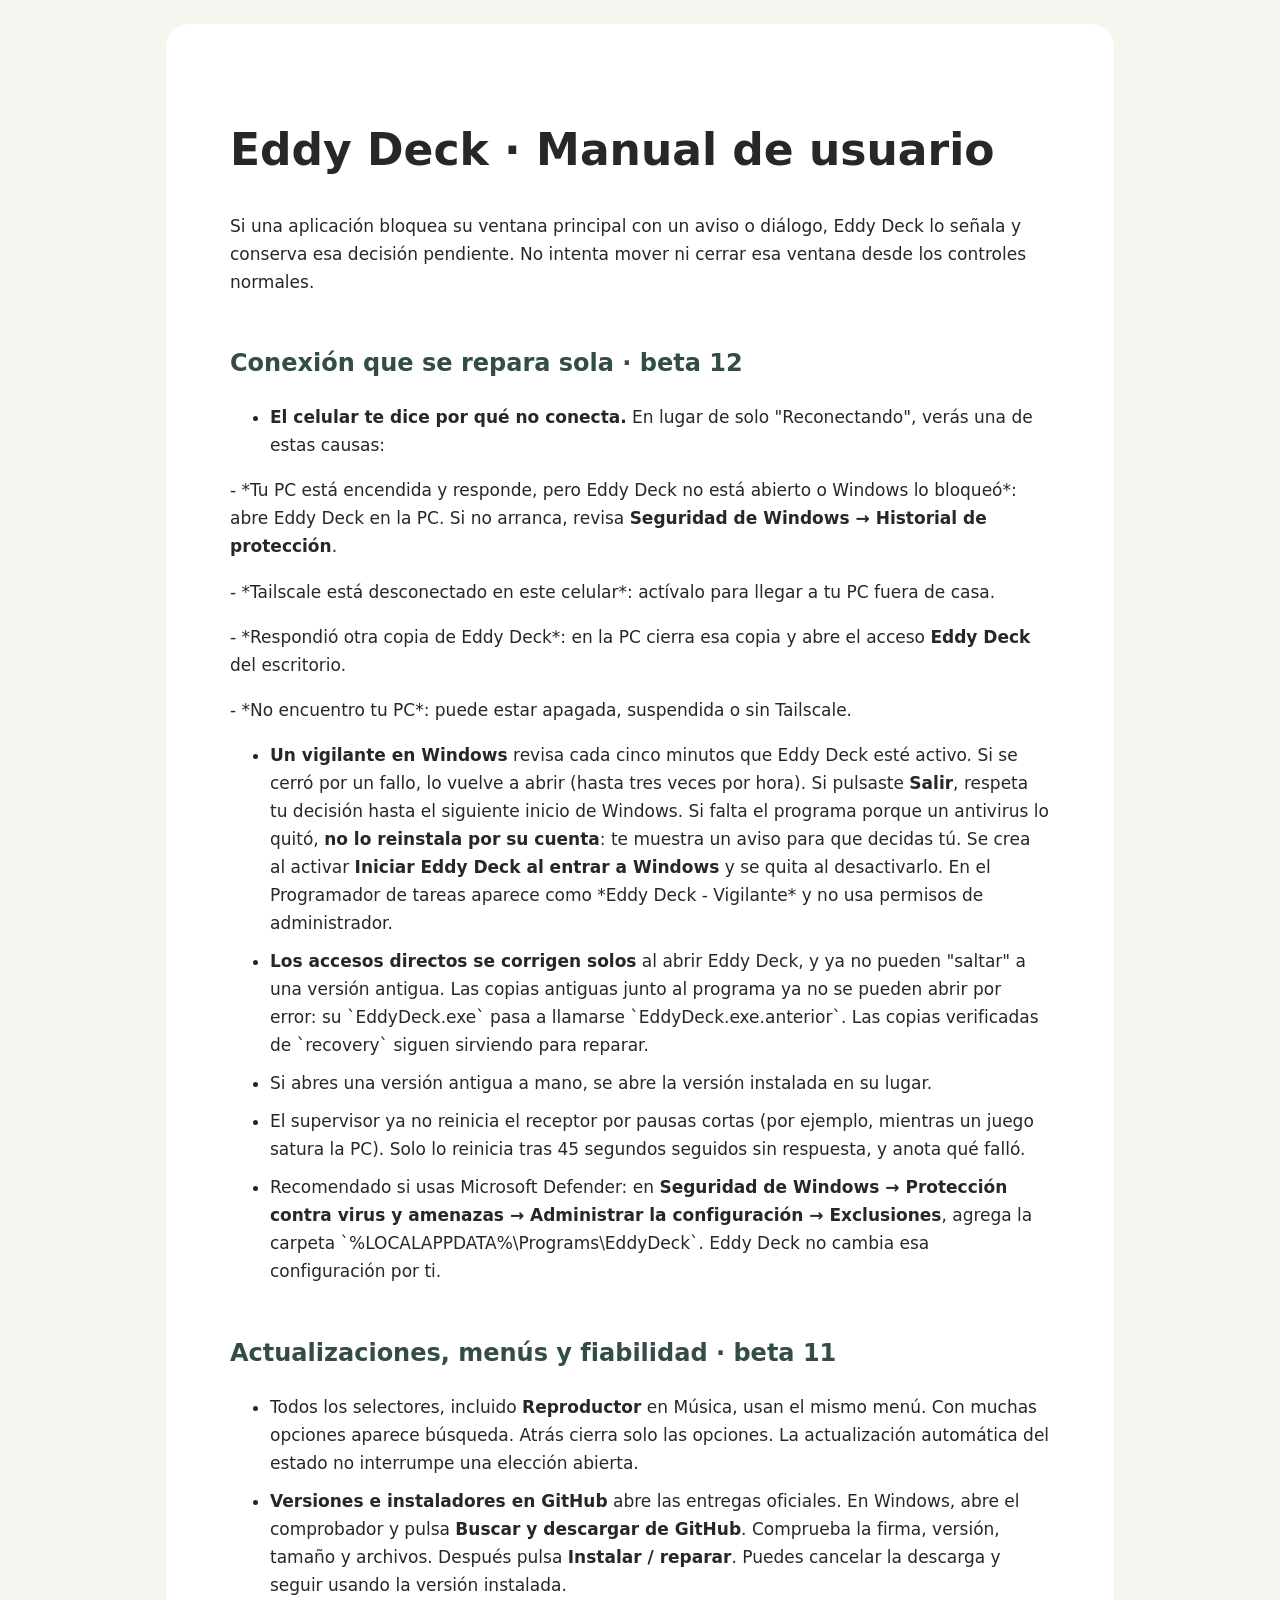
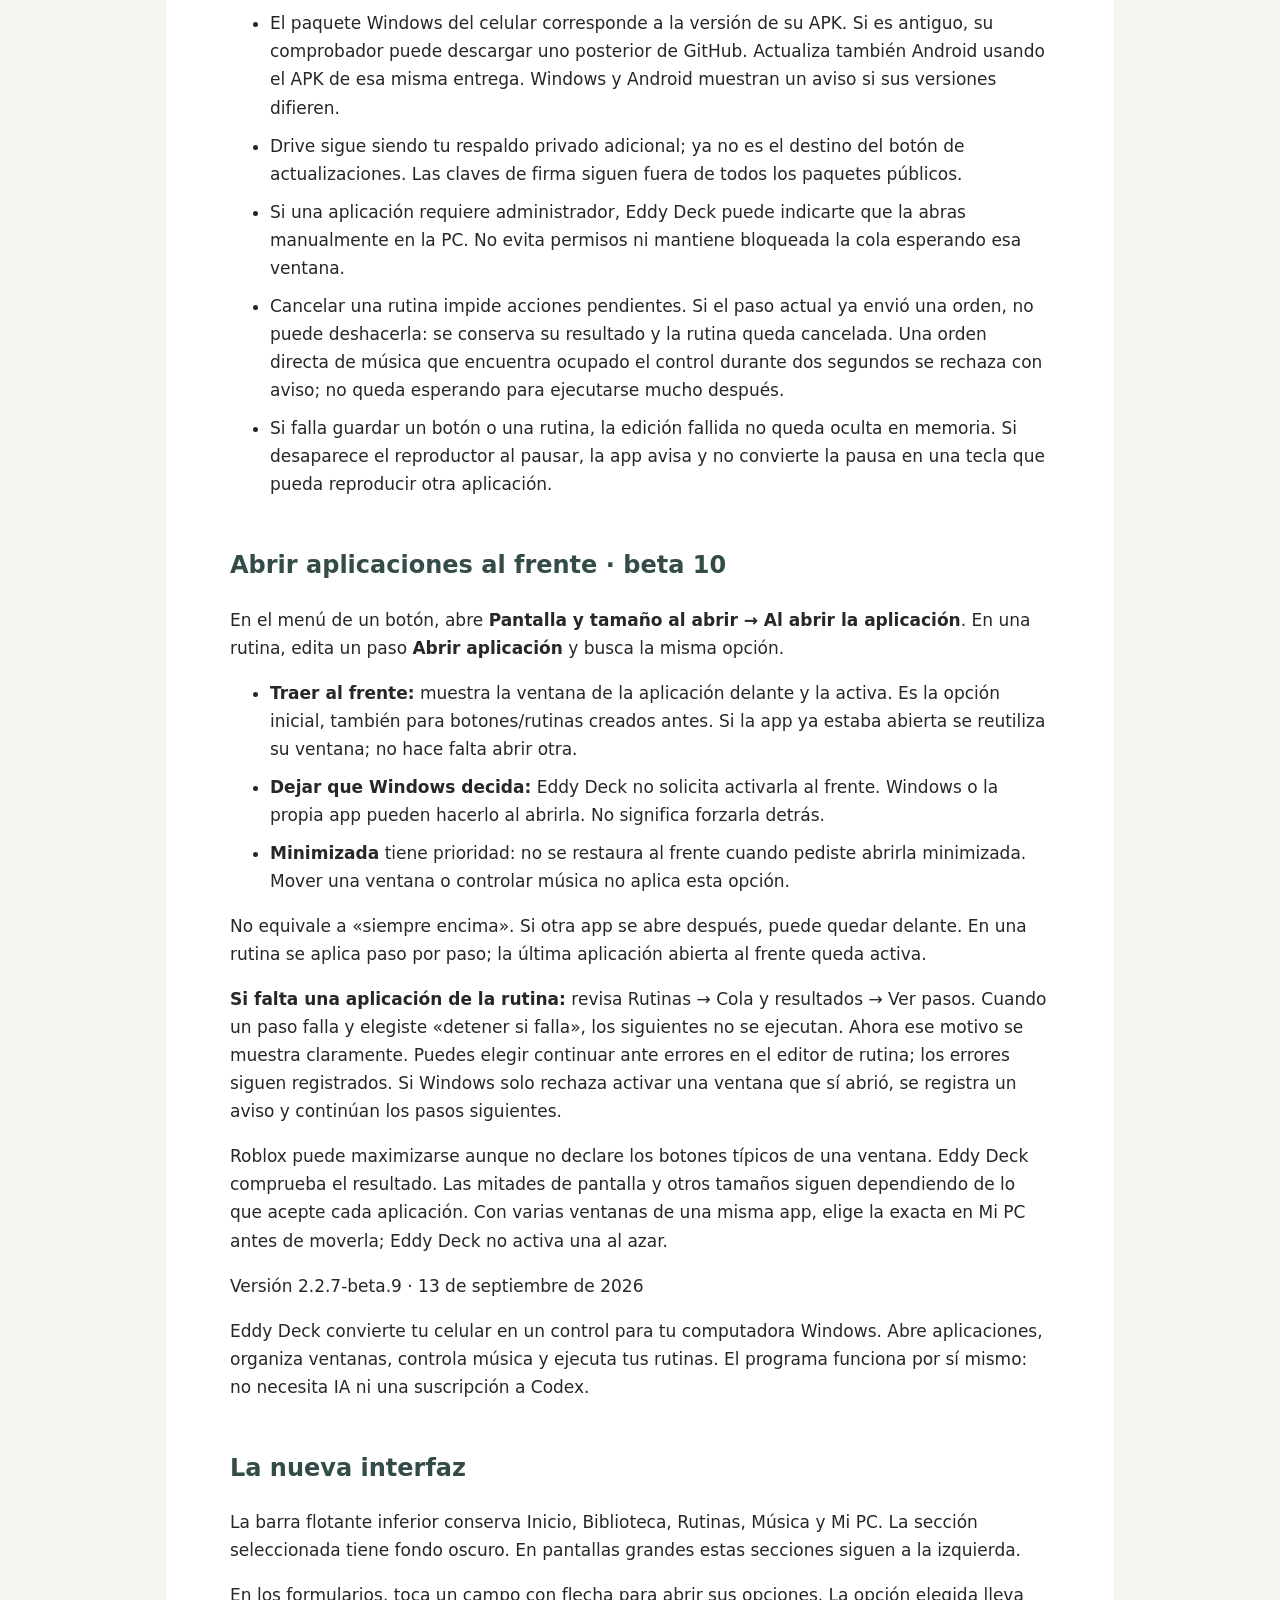
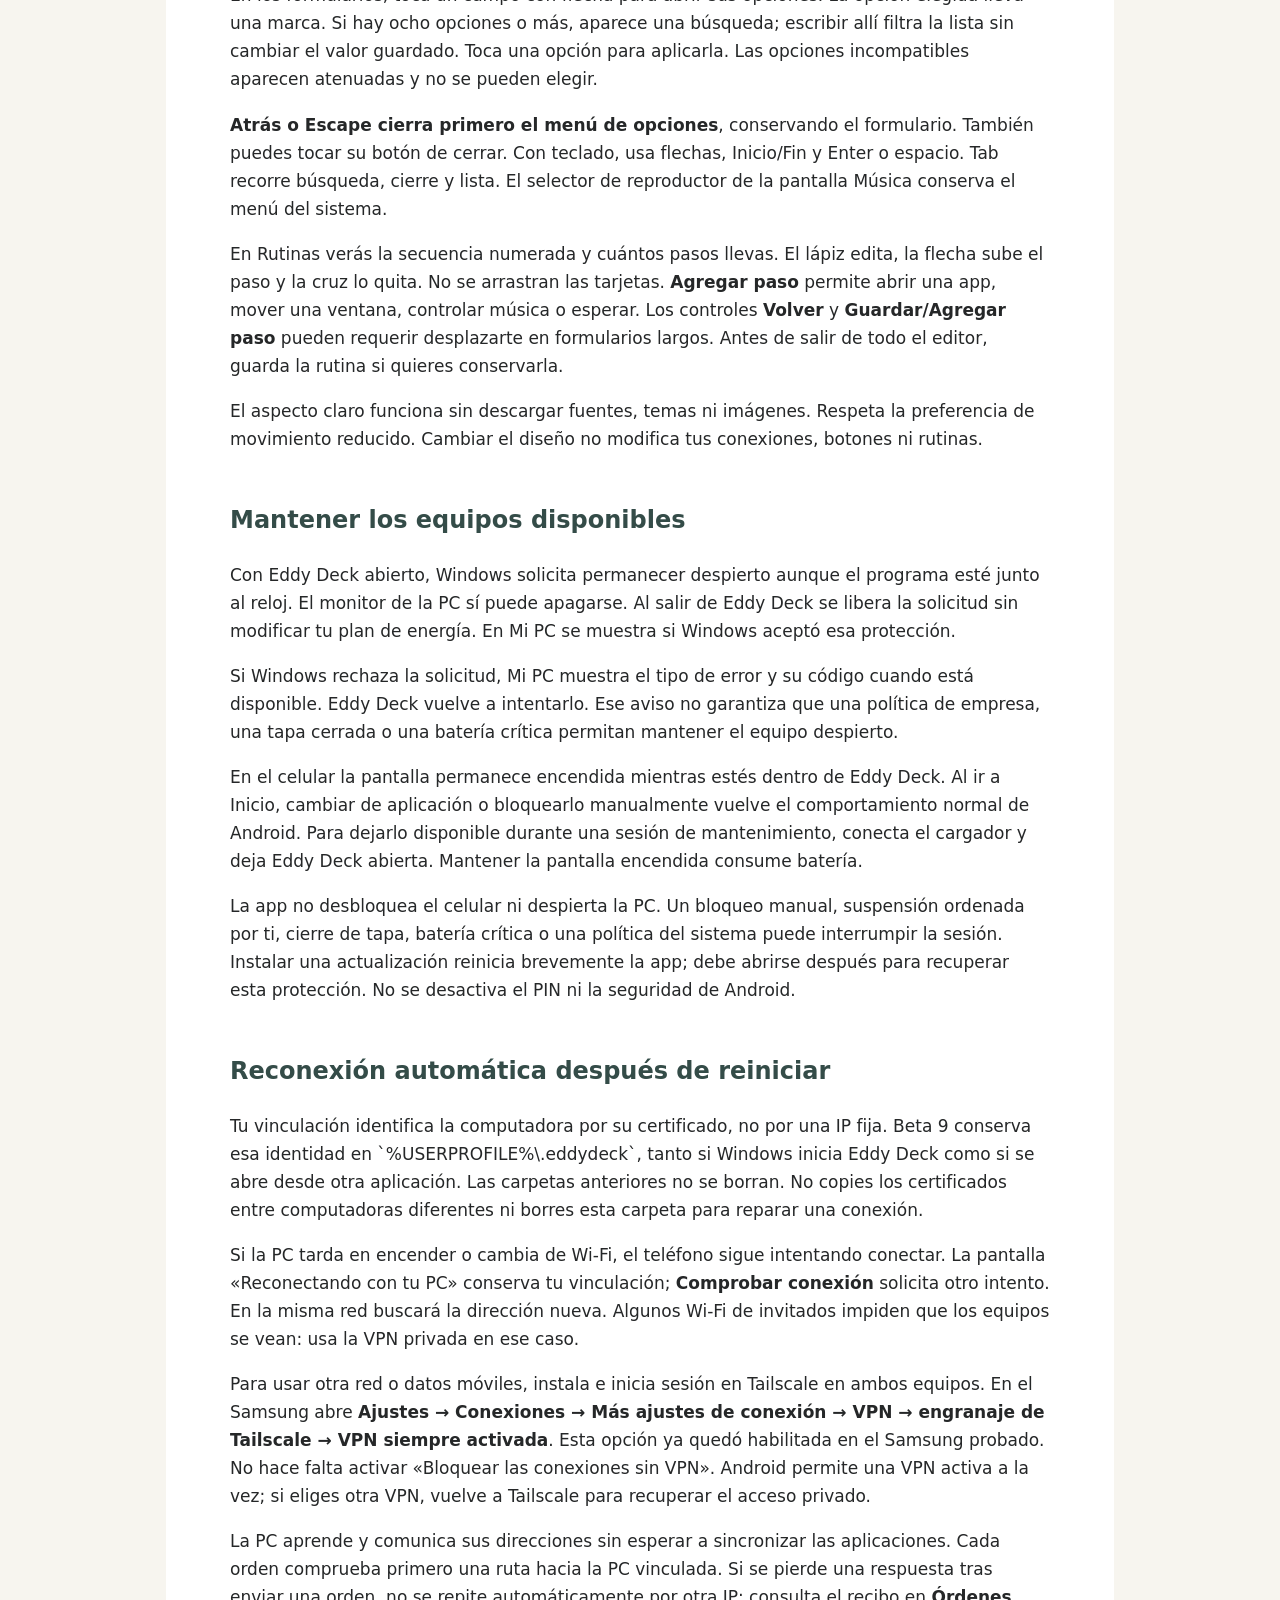
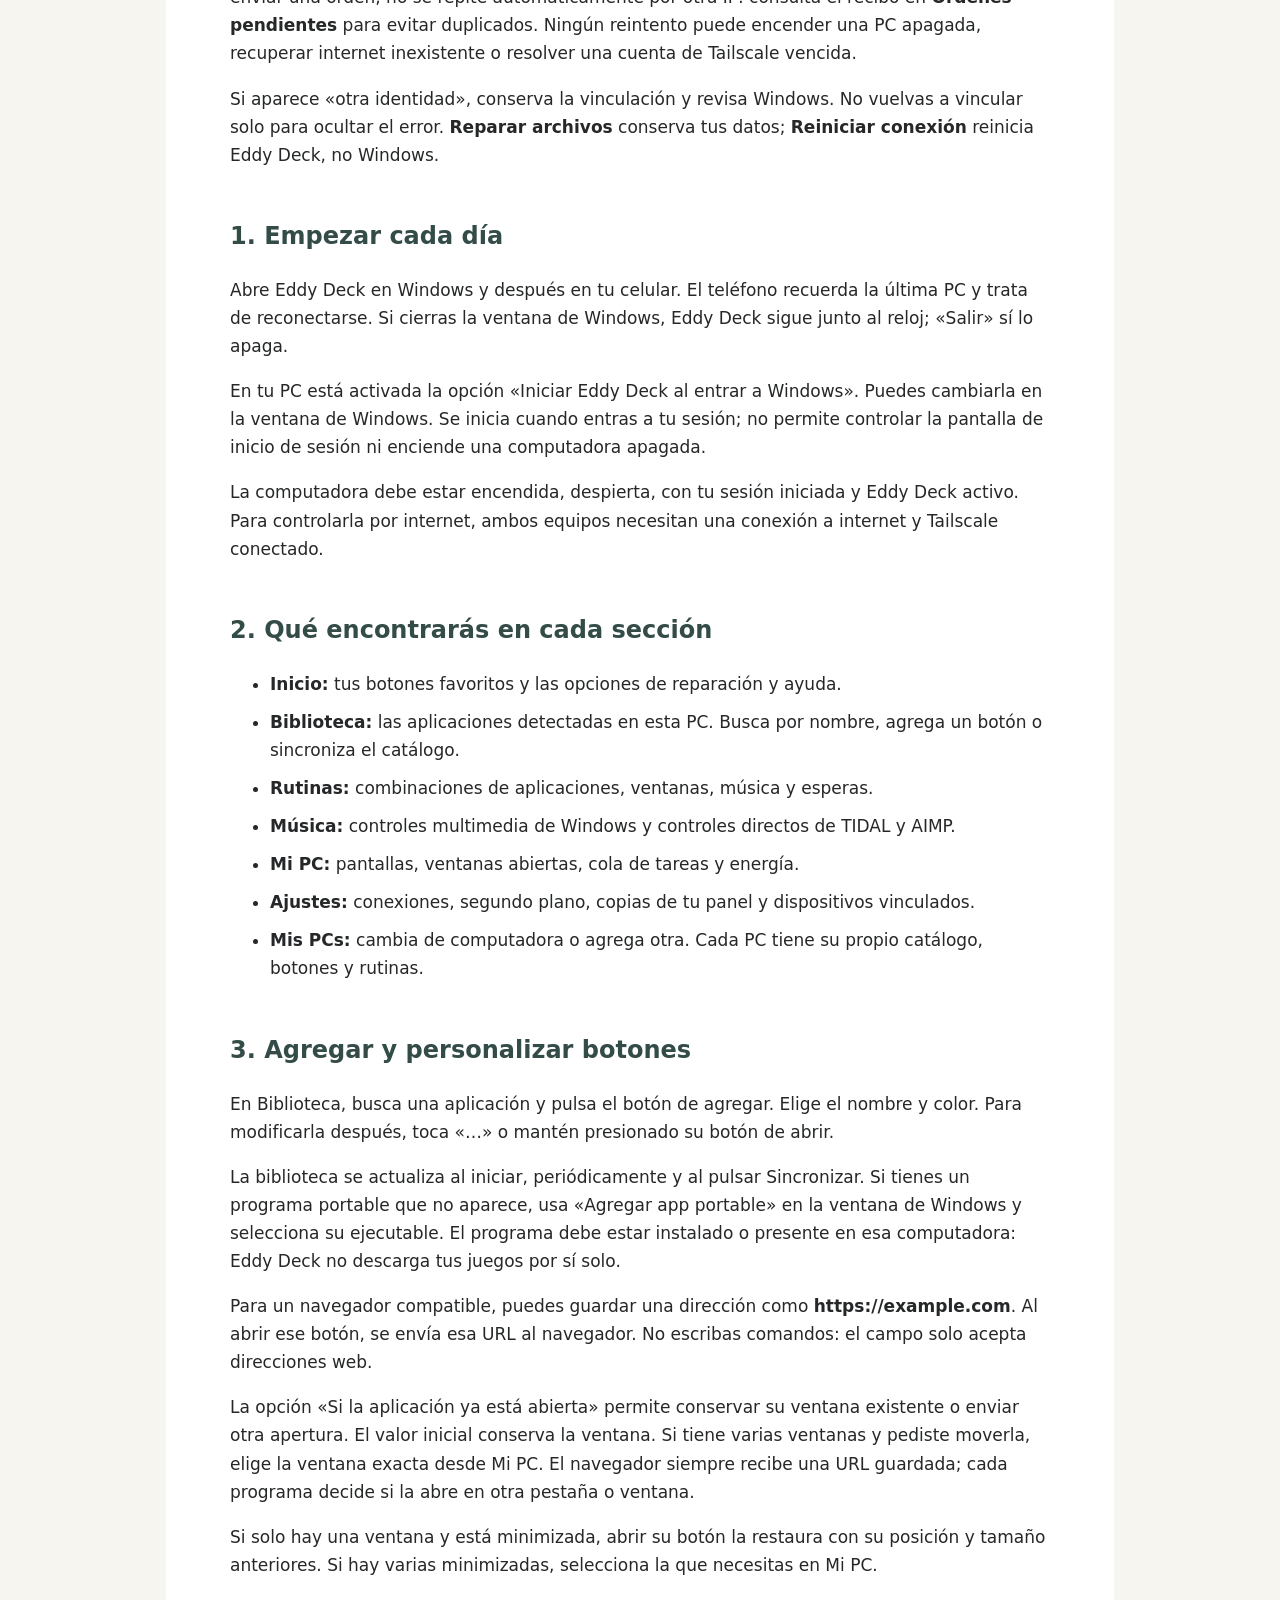
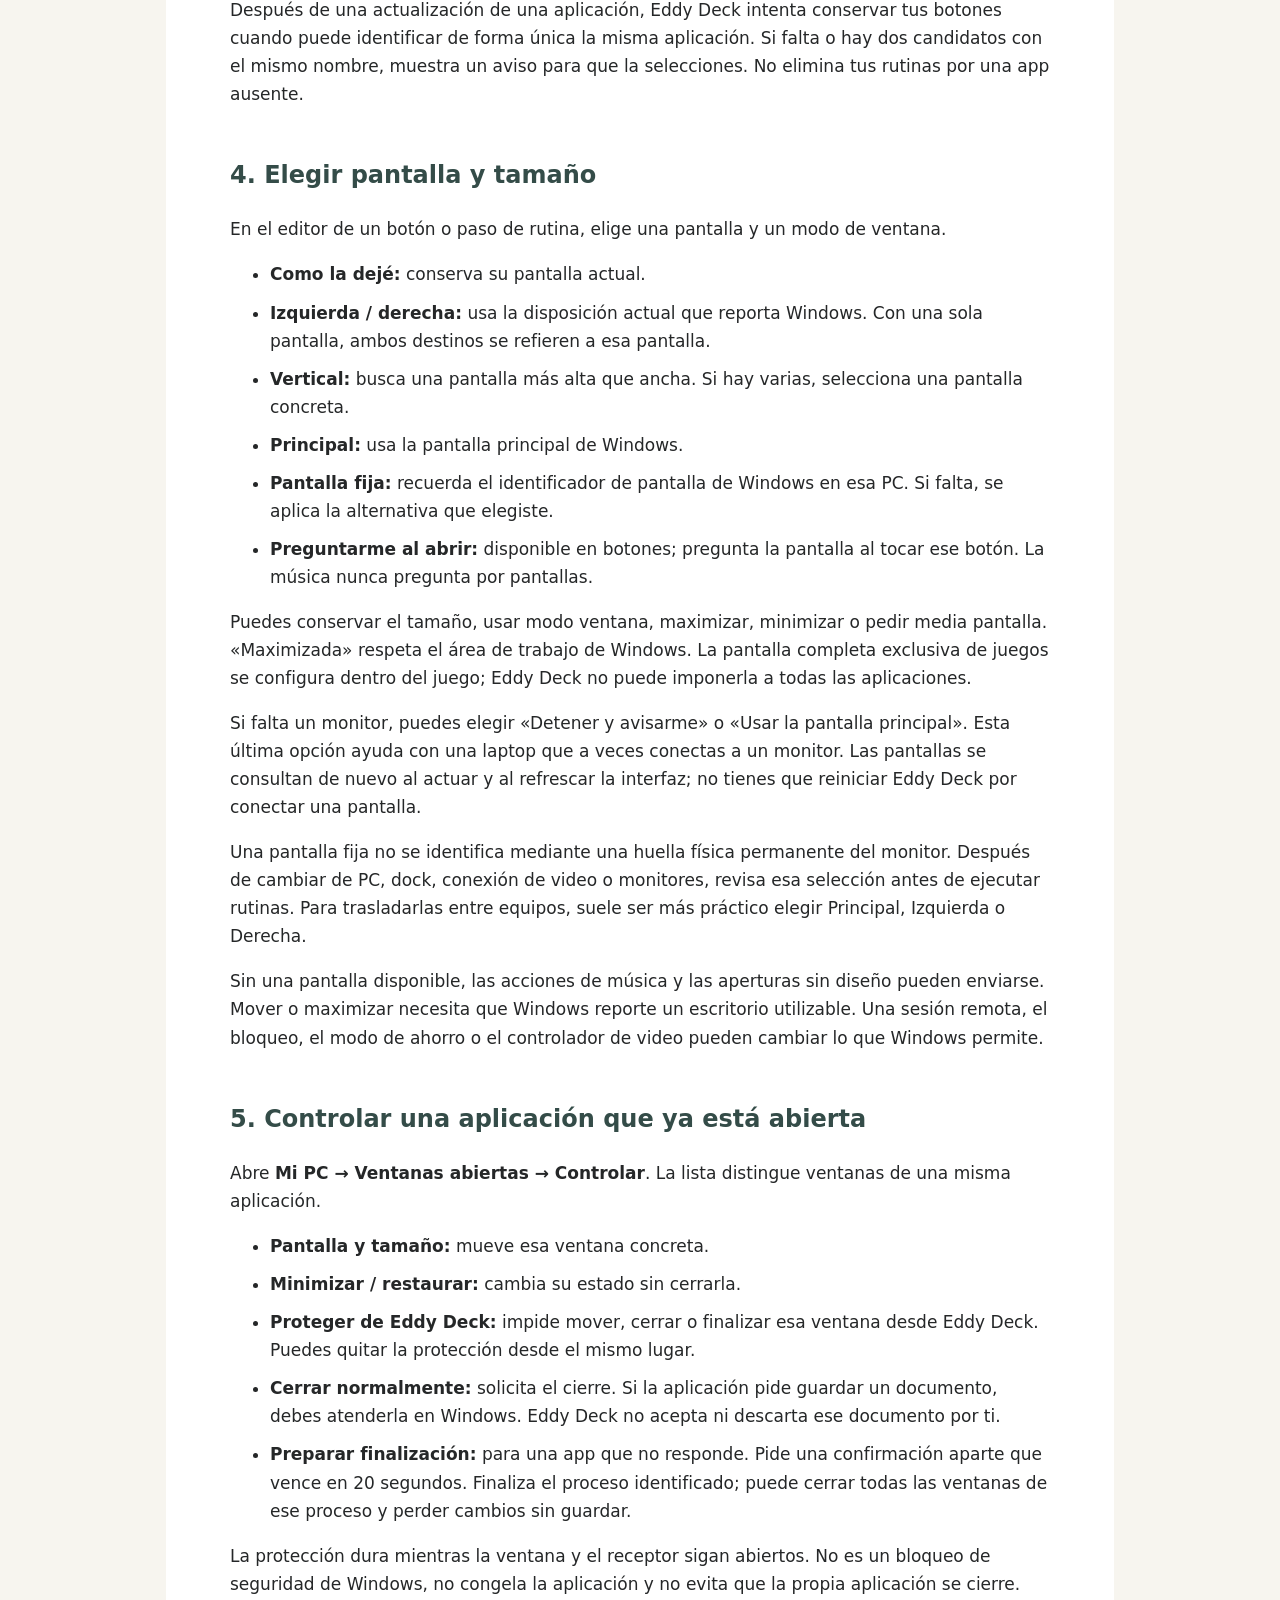
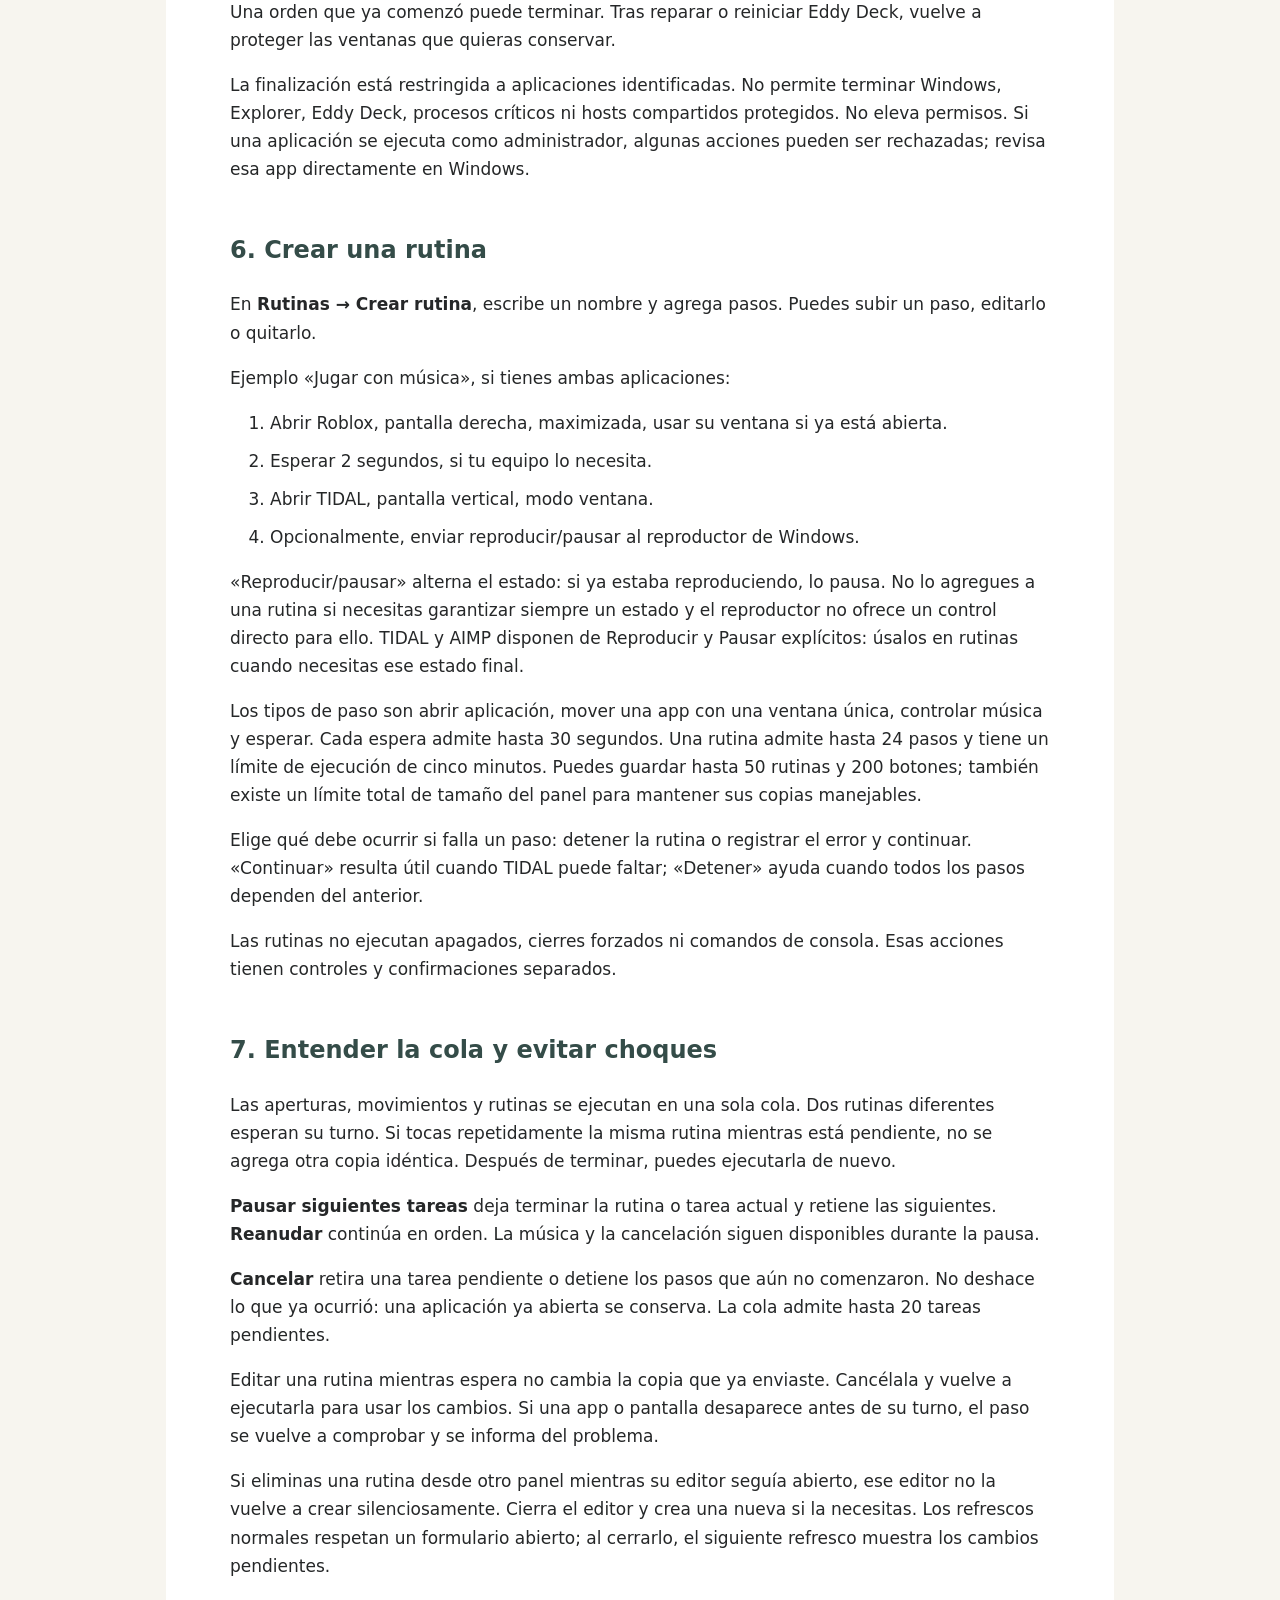
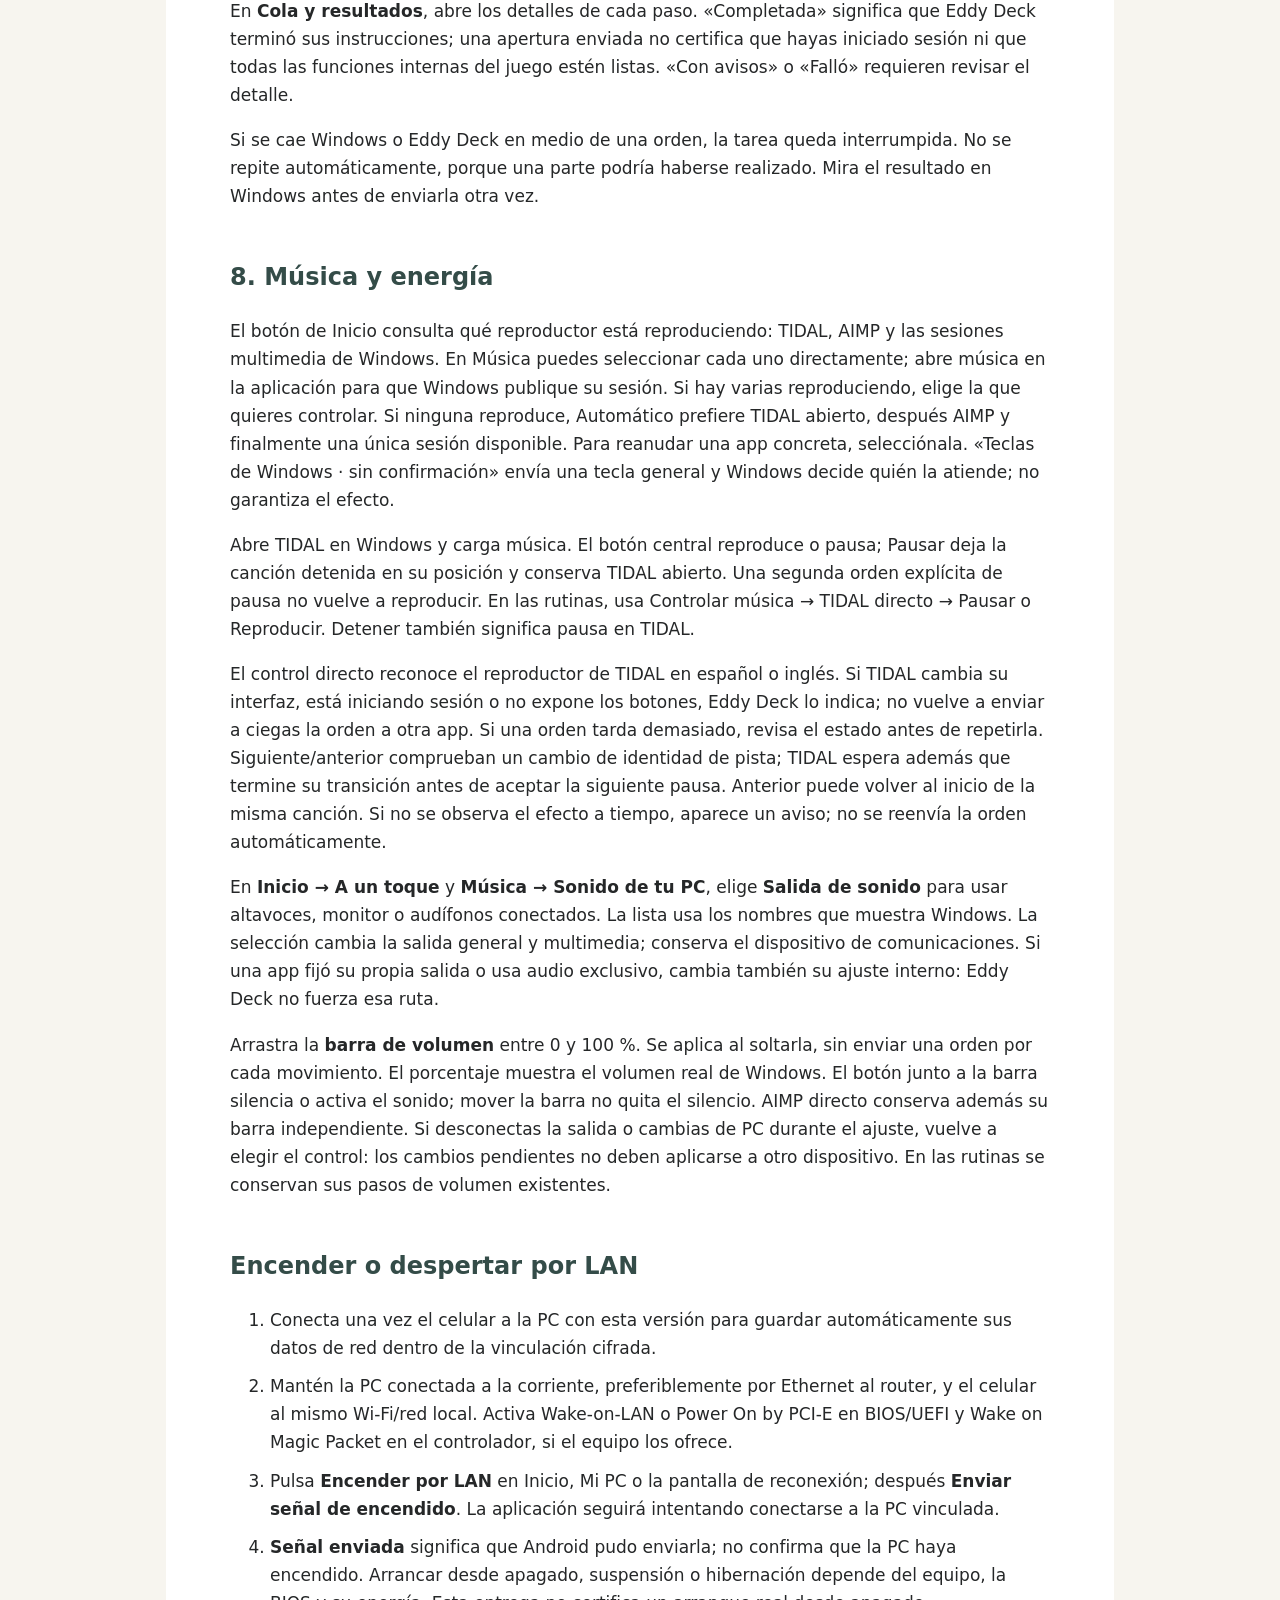
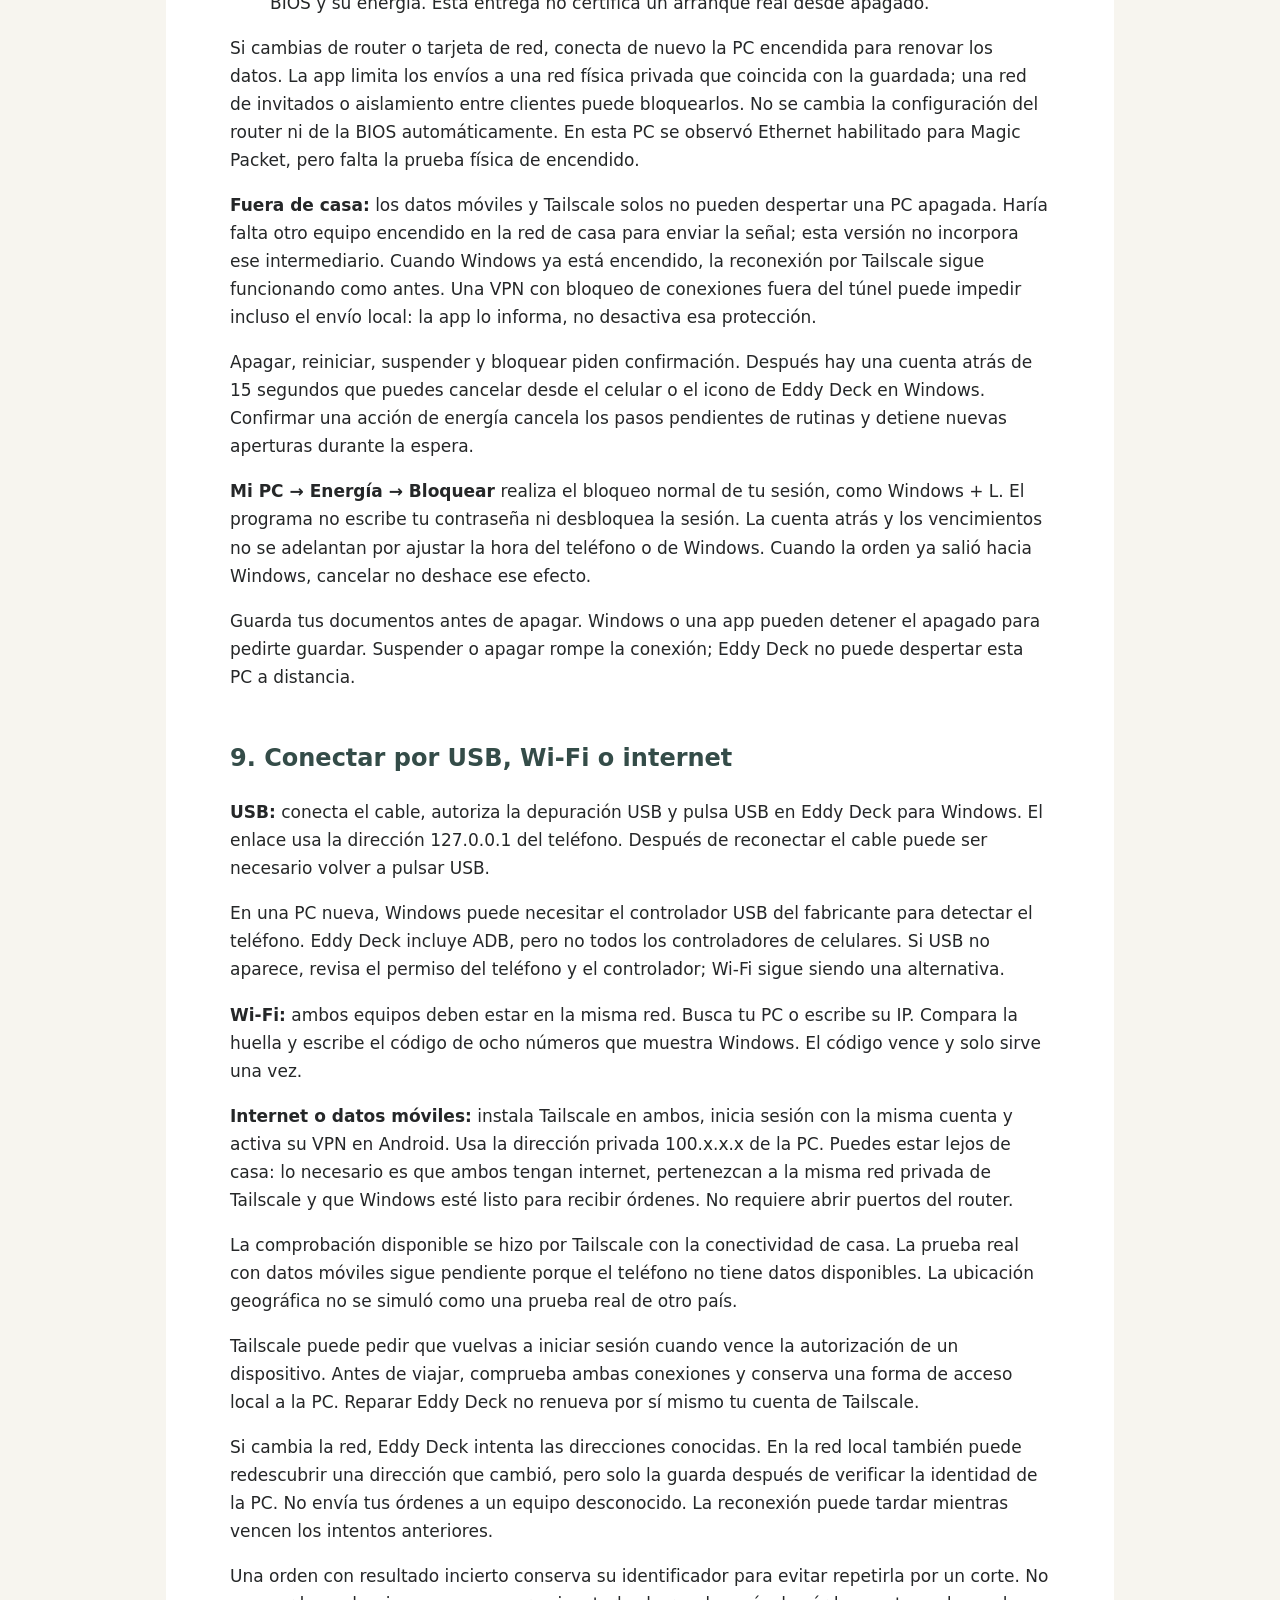
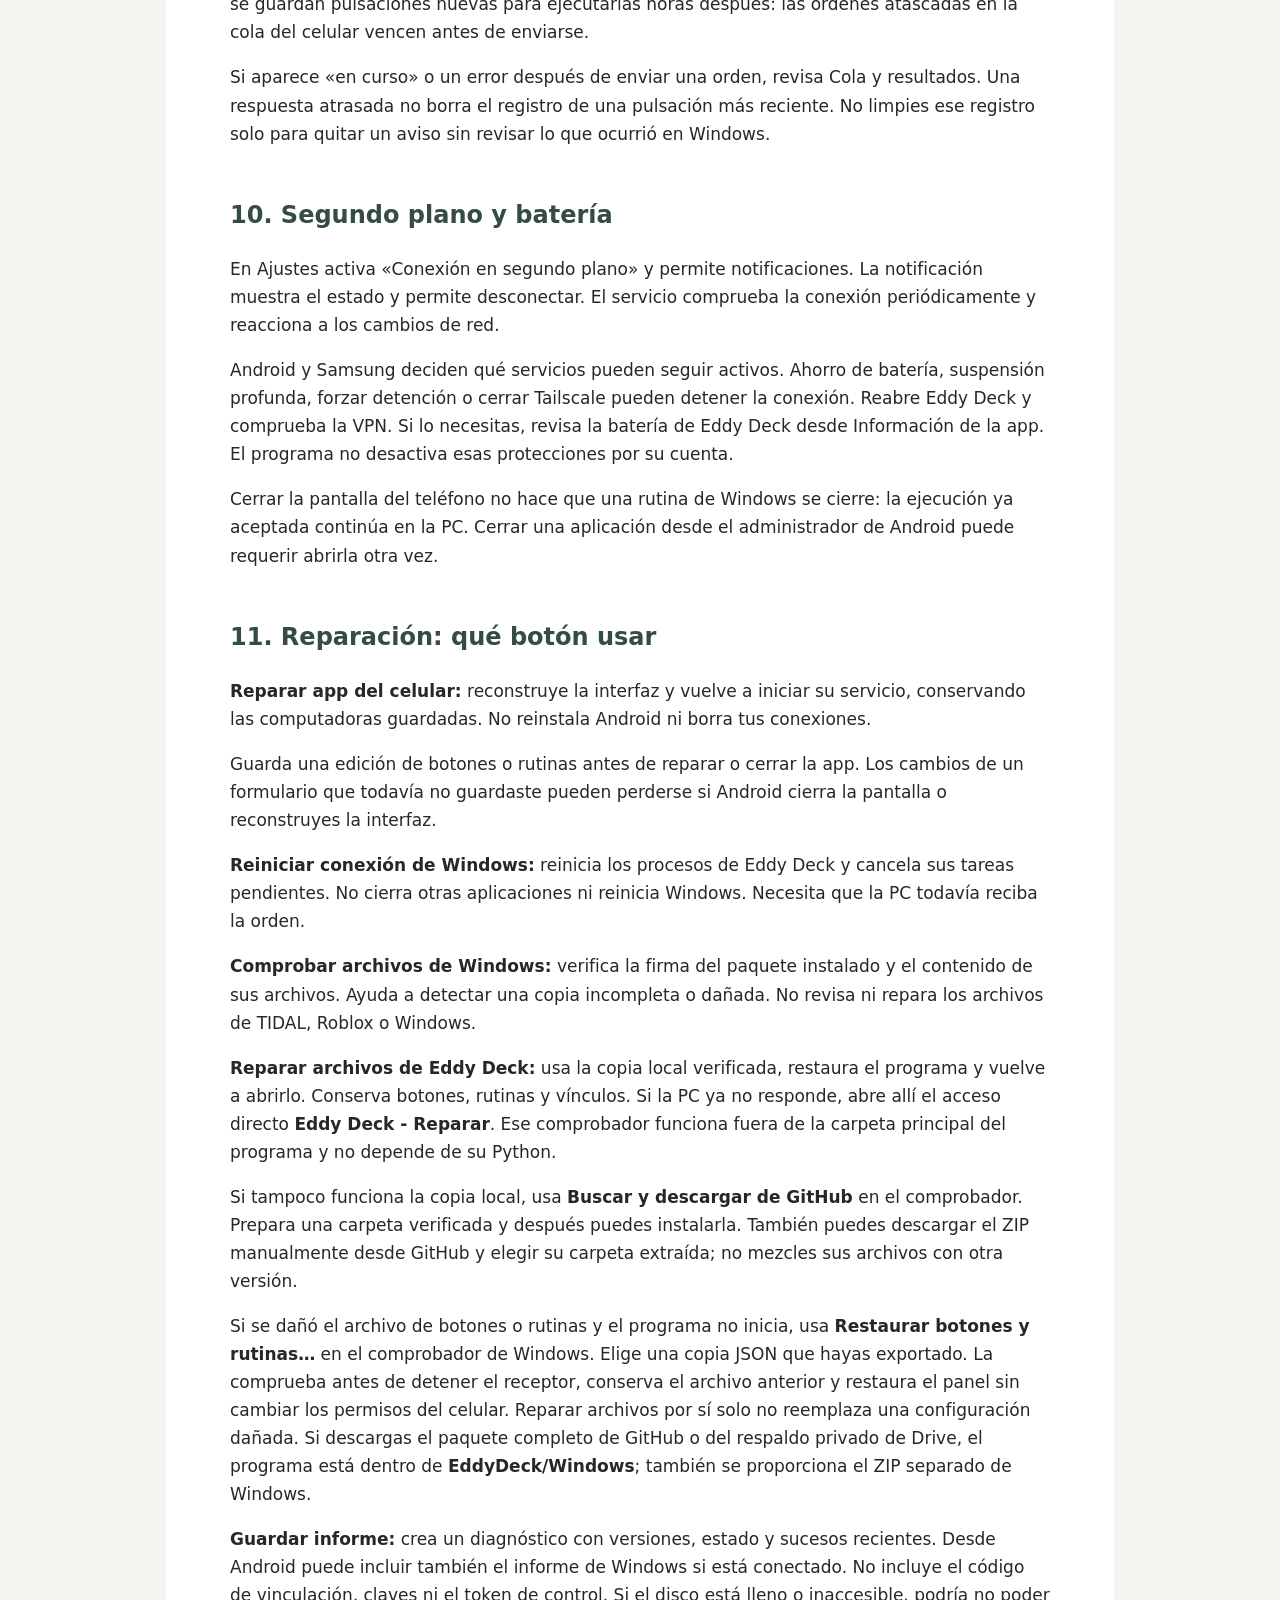
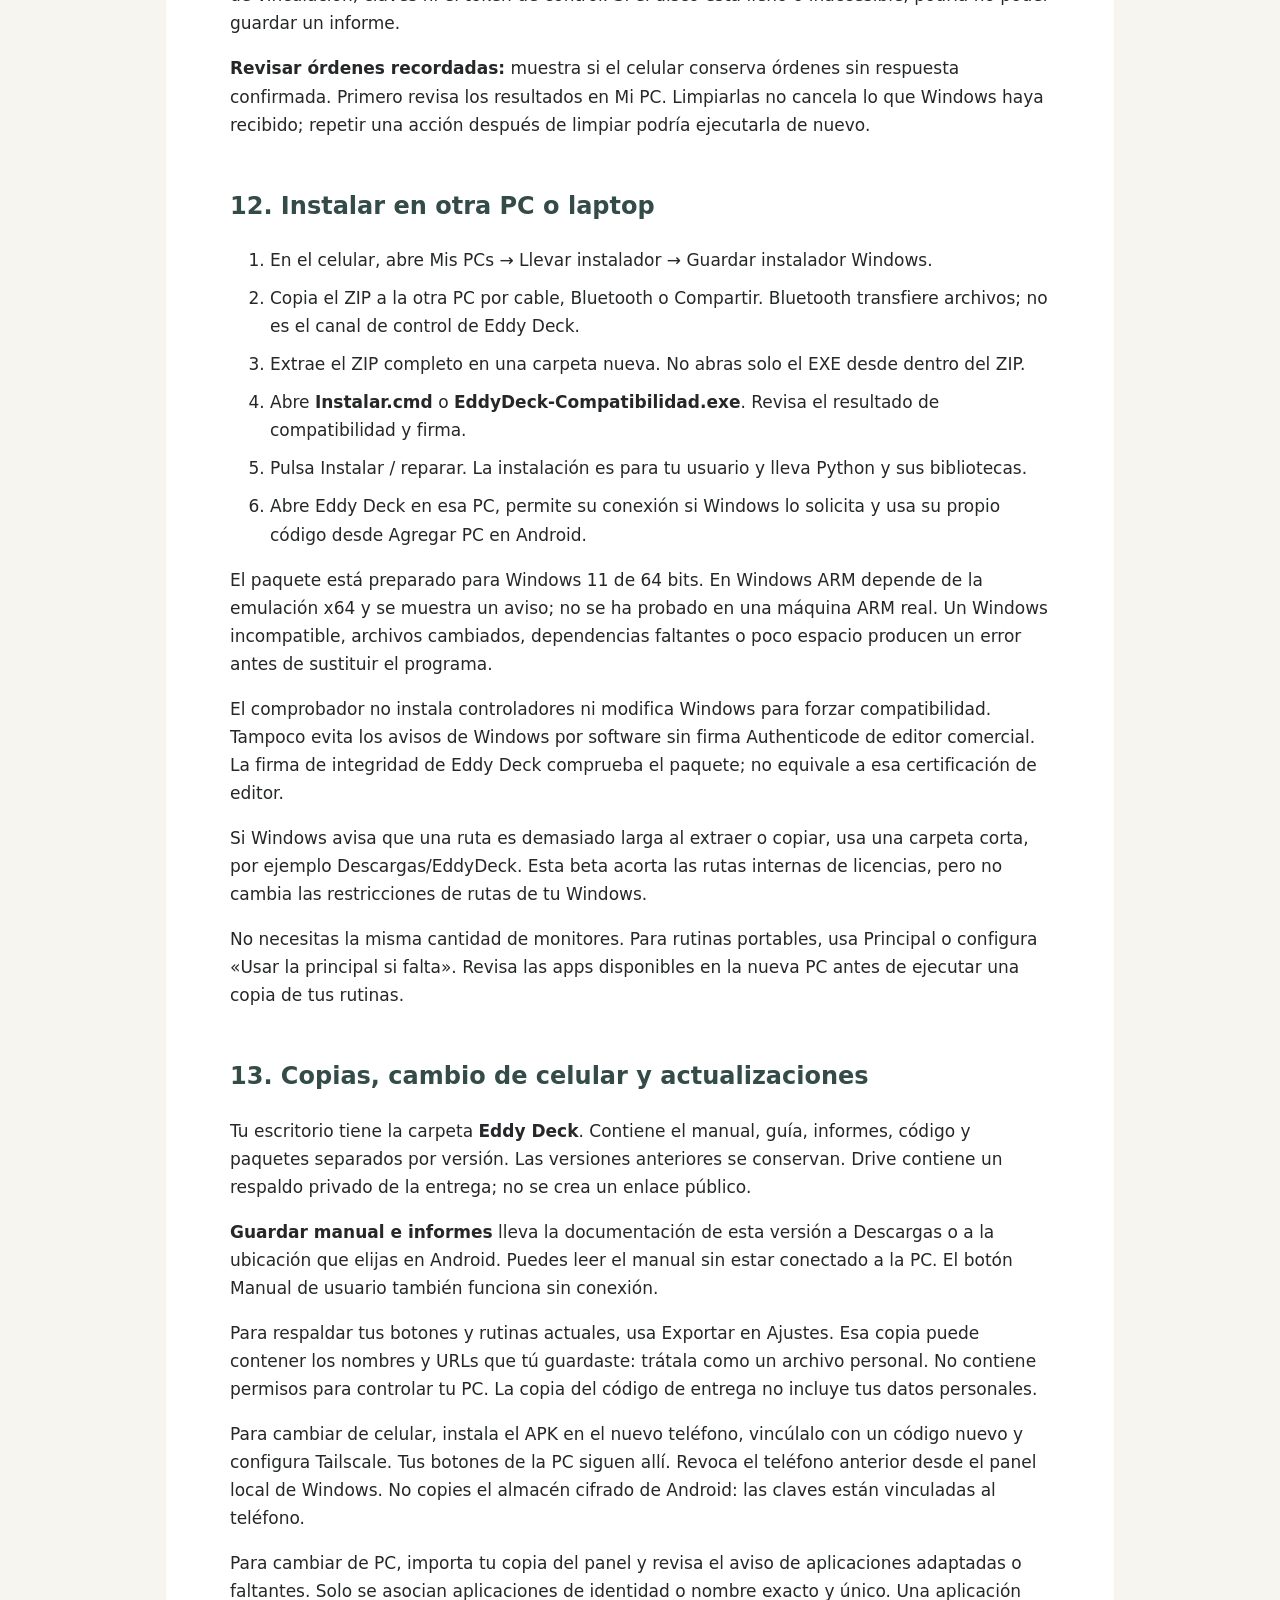
==== commit c7c40c68: "Add Windows output selection, volume sliders and Android LAN wake" ====
--- a/docs/MANUAL-USUARIO.html
+++ b/docs/MANUAL-USUARIO.html
@@ -1 +1 @@
-<!doctype html><html lang="es"><meta charset="utf-8"><meta name="viewport" content="width=device-width, initial-scale=1"><title>Eddy Deck · Manual de usuario</title><style>body{font:17px/1.65 system-ui,sans-serif;background:#f7f5ef;color:#252728;margin:0;padding:24px}article{max-width:820px;margin:auto;background:white;padding:clamp(20px,5vw,64px);border-radius:24px}h1{font-size:clamp(28px,5vw,44px);line-height:1.15}h2{margin-top:2em;font-size:24px;color:#344c48}li{margin:10px 0}strong{font-weight:650}@media print{body{padding:0;background:white}article{padding:0}h2{break-after:avoid}}</style><article class="user-manual"><h1>Eddy Deck · Manual de usuario</h1><p>Si una aplicación bloquea su ventana principal con un aviso o diálogo, Eddy Deck lo señala y conserva esa decisión pendiente. No intenta mover ni cerrar esa ventana desde los controles normales.</p><h2>Actualizaciones, menús y fiabilidad · beta 11</h2><ul><li>Todos los selectores, incluido <strong>Reproductor</strong> en Música, usan el mismo menú. Con muchas opciones aparece búsqueda. Atrás cierra solo las opciones. La actualización automática del estado no interrumpe una elección abierta.</li><li><strong>Versiones e instaladores en GitHub</strong> abre las entregas oficiales. En Windows, abre el comprobador y pulsa <strong>Buscar y descargar de GitHub</strong>. Comprueba la firma, versión, tamaño y archivos. Después pulsa <strong>Instalar / reparar</strong>. Puedes cancelar la descarga y seguir usando la versión instalada.</li><li>El paquete Windows del celular corresponde a la versión de su APK. Si es antiguo, su comprobador puede descargar uno posterior de GitHub. Actualiza también Android usando el APK de esa misma entrega. Windows y Android muestran un aviso si sus versiones difieren.</li><li>Drive sigue siendo tu respaldo privado adicional; ya no es el destino del botón de actualizaciones. Las claves de firma siguen fuera de todos los paquetes públicos.</li><li>Si una aplicación requiere administrador, Eddy Deck puede indicarte que la abras manualmente en la PC. No evita permisos ni mantiene bloqueada la cola esperando esa ventana.</li><li>Cancelar una rutina impide acciones pendientes. Si el paso actual ya envió una orden, no puede deshacerla: se conserva su resultado y la rutina queda cancelada. Una orden directa de música que encuentra ocupado el control durante dos segundos se rechaza con aviso; no queda esperando para ejecutarse mucho después.</li><li>Si falla guardar un botón o una rutina, la edición fallida no queda oculta en memoria. Si desaparece el reproductor al pausar, la app avisa y no convierte la pausa en una tecla que pueda reproducir otra aplicación.</li></ul><h2>Abrir aplicaciones al frente · beta 10</h2><p>En el menú de un botón, abre <strong>Pantalla y tamaño al abrir → Al abrir la aplicación</strong>. En una rutina, edita un paso <strong>Abrir aplicación</strong> y busca la misma opción.</p><ul><li><strong>Traer al frente:</strong> muestra la ventana de la aplicación delante y la activa. Es la opción inicial, también para botones/rutinas creados antes. Si la app ya estaba abierta se reutiliza su ventana; no hace falta abrir otra.</li><li><strong>Dejar que Windows decida:</strong> Eddy Deck no solicita activarla al frente. Windows o la propia app pueden hacerlo al abrirla. No significa forzarla detrás.</li><li><strong>Minimizada</strong> tiene prioridad: no se restaura al frente cuando pediste abrirla minimizada. Mover una ventana o controlar música no aplica esta opción.</li></ul><p>No equivale a «siempre encima». Si otra app se abre después, puede quedar delante. En una rutina se aplica paso por paso; la última aplicación abierta al frente queda activa.</p><p><strong>Si falta una aplicación de la rutina:</strong> revisa Rutinas → Cola y resultados → Ver pasos. Cuando un paso falla y elegiste «detener si falla», los siguientes no se ejecutan. Ahora ese motivo se muestra claramente. Puedes elegir continuar ante errores en el editor de rutina; los errores siguen registrados. Si Windows solo rechaza activar una ventana que sí abrió, se registra un aviso y continúan los pasos siguientes.</p><p>Roblox puede maximizarse aunque no declare los botones típicos de una ventana. Eddy Deck comprueba el resultado. Las mitades de pantalla y otros tamaños siguen dependiendo de lo que acepte cada aplicación. Con varias ventanas de una misma app, elige la exacta en Mi PC antes de moverla; Eddy Deck no activa una al azar.</p><p>Versión 2.2.7-beta.9 · 13 de septiembre de 2026</p><p>Eddy Deck convierte tu celular en un control para tu computadora Windows. Abre aplicaciones, organiza ventanas, controla música y ejecuta tus rutinas. El programa funciona por sí mismo: no necesita IA ni una suscripción a Codex.</p><h2>La nueva interfaz</h2><p>La barra flotante inferior conserva Inicio, Biblioteca, Rutinas, Música y Mi PC. La sección seleccionada tiene fondo oscuro. En pantallas grandes estas secciones siguen a la izquierda.</p><p>En los formularios, toca un campo con flecha para abrir sus opciones. La opción elegida lleva una marca. Si hay ocho opciones o más, aparece una búsqueda; escribir allí filtra la lista sin cambiar el valor guardado. Toca una opción para aplicarla. Las opciones incompatibles aparecen atenuadas y no se pueden elegir.</p><p><strong>Atrás o Escape cierra primero el menú de opciones</strong>, conservando el formulario. También puedes tocar su botón de cerrar. Con teclado, usa flechas, Inicio/Fin y Enter o espacio. Tab recorre búsqueda, cierre y lista. El selector de reproductor de la pantalla Música conserva el menú del sistema.</p><p>En Rutinas verás la secuencia numerada y cuántos pasos llevas. El lápiz edita, la flecha sube el paso y la cruz lo quita. No se arrastran las tarjetas. <strong>Agregar paso</strong> permite abrir una app, mover una ventana, controlar música o esperar. Los controles <strong>Volver</strong> y <strong>Guardar/Agregar paso</strong> pueden requerir desplazarte en formularios largos. Antes de salir de todo el editor, guarda la rutina si quieres conservarla.</p><p>El aspecto claro funciona sin descargar fuentes, temas ni imágenes. Respeta la preferencia de movimiento reducido. Cambiar el diseño no modifica tus conexiones, botones ni rutinas.</p><h2>Mantener los equipos disponibles</h2><p>Con Eddy Deck abierto, Windows solicita permanecer despierto aunque el programa esté junto al reloj. El monitor de la PC sí puede apagarse. Al salir de Eddy Deck se libera la solicitud sin modificar tu plan de energía. En Mi PC se muestra si Windows aceptó esa protección.</p><p>Si Windows rechaza la solicitud, Mi PC muestra el tipo de error y su código cuando está disponible. Eddy Deck vuelve a intentarlo. Ese aviso no garantiza que una política de empresa, una tapa cerrada o una batería crítica permitan mantener el equipo despierto.</p><p>En el celular la pantalla permanece encendida mientras estés dentro de Eddy Deck. Al ir a Inicio, cambiar de aplicación o bloquearlo manualmente vuelve el comportamiento normal de Android. Para dejarlo disponible durante una sesión de mantenimiento, conecta el cargador y deja Eddy Deck abierta. Mantener la pantalla encendida consume batería.</p><p>La app no desbloquea el celular ni despierta la PC. Un bloqueo manual, suspensión ordenada por ti, cierre de tapa, batería crítica o una política del sistema puede interrumpir la sesión. Instalar una actualización reinicia brevemente la app; debe abrirse después para recuperar esta protección. No se desactiva el PIN ni la seguridad de Android.</p><h2>Reconexión automática después de reiniciar</h2><p>Tu vinculación identifica la computadora por su certificado, no por una IP fija. Beta 9 conserva esa identidad en `%USERPROFILE%\.eddydeck`, tanto si Windows inicia Eddy Deck como si se abre desde otra aplicación. Las carpetas anteriores no se borran. No copies los certificados entre computadoras diferentes ni borres esta carpeta para reparar una conexión.</p><p>Si la PC tarda en encender o cambia de Wi-Fi, el teléfono sigue intentando conectar. La pantalla «Reconectando con tu PC» conserva tu vinculación; <strong>Comprobar conexión</strong> solicita otro intento. En la misma red buscará la dirección nueva. Algunos Wi-Fi de invitados impiden que los equipos se vean: usa la VPN privada en ese caso.</p><p>Para usar otra red o datos móviles, instala e inicia sesión en Tailscale en ambos equipos. En el Samsung abre <strong>Ajustes → Conexiones → Más ajustes de conexión → VPN → engranaje de Tailscale → VPN siempre activada</strong>. Esta opción ya quedó habilitada en el Samsung probado. No hace falta activar «Bloquear las conexiones sin VPN». Android permite una VPN activa a la vez; si eliges otra VPN, vuelve a Tailscale para recuperar el acceso privado.</p><p>La PC aprende y comunica sus direcciones sin esperar a sincronizar las aplicaciones. Cada orden comprueba primero una ruta hacia la PC vinculada. Si se pierde una respuesta tras enviar una orden, no se repite automáticamente por otra IP: consulta el recibo en <strong>Órdenes pendientes</strong> para evitar duplicados. Ningún reintento puede encender una PC apagada, recuperar internet inexistente o resolver una cuenta de Tailscale vencida.</p><p>Si aparece «otra identidad», conserva la vinculación y revisa Windows. No vuelvas a vincular solo para ocultar el error. <strong>Reparar archivos</strong> conserva tus datos; <strong>Reiniciar conexión</strong> reinicia Eddy Deck, no Windows.</p><h2>1. Empezar cada día</h2><p>Abre Eddy Deck en Windows y después en tu celular. El teléfono recuerda la última PC y trata de reconectarse. Si cierras la ventana de Windows, Eddy Deck sigue junto al reloj; «Salir» sí lo apaga.</p><p>En tu PC está activada la opción «Iniciar Eddy Deck al entrar a Windows». Puedes cambiarla en la ventana de Windows. Se inicia cuando entras a tu sesión; no permite controlar la pantalla de inicio de sesión ni enciende una computadora apagada.</p><p>La computadora debe estar encendida, despierta, con tu sesión iniciada y Eddy Deck activo. Para controlarla por internet, ambos equipos necesitan una conexión a internet y Tailscale conectado.</p><h2>2. Qué encontrarás en cada sección</h2><ul><li><strong>Inicio:</strong> tus botones favoritos y las opciones de reparación y ayuda.</li><li><strong>Biblioteca:</strong> las aplicaciones detectadas en esta PC. Busca por nombre, agrega un botón o sincroniza el catálogo.</li><li><strong>Rutinas:</strong> combinaciones de aplicaciones, ventanas, música y esperas.</li><li><strong>Música:</strong> controles multimedia de Windows y controles directos de TIDAL y AIMP.</li><li><strong>Mi PC:</strong> pantallas, ventanas abiertas, cola de tareas y energía.</li><li><strong>Ajustes:</strong> conexiones, segundo plano, copias de tu panel y dispositivos vinculados.</li><li><strong>Mis PCs:</strong> cambia de computadora o agrega otra. Cada PC tiene su propio catálogo, botones y rutinas.</li></ul><h2>3. Agregar y personalizar botones</h2><p>En Biblioteca, busca una aplicación y pulsa el botón de agregar. Elige el nombre y color. Para modificarla después, toca «…» o mantén presionado su botón de abrir.</p><p>La biblioteca se actualiza al iniciar, periódicamente y al pulsar Sincronizar. Si tienes un programa portable que no aparece, usa «Agregar app portable» en la ventana de Windows y selecciona su ejecutable. El programa debe estar instalado o presente en esa computadora: Eddy Deck no descarga tus juegos por sí solo.</p><p>Para un navegador compatible, puedes guardar una dirección como <strong>https://example.com</strong>. Al abrir ese botón, se envía esa URL al navegador. No escribas comandos: el campo solo acepta direcciones web.</p><p>La opción «Si la aplicación ya está abierta» permite conservar su ventana existente o enviar otra apertura. El valor inicial conserva la ventana. Si tiene varias ventanas y pediste moverla, elige la ventana exacta desde Mi PC. El navegador siempre recibe una URL guardada; cada programa decide si la abre en otra pestaña o ventana.</p><p>Si solo hay una ventana y está minimizada, abrir su botón la restaura con su posición y tamaño anteriores. Si hay varias minimizadas, selecciona la que necesitas en Mi PC.</p><p>Después de una actualización de una aplicación, Eddy Deck intenta conservar tus botones cuando puede identificar de forma única la misma aplicación. Si falta o hay dos candidatos con el mismo nombre, muestra un aviso para que la selecciones. No elimina tus rutinas por una app ausente.</p><h2>4. Elegir pantalla y tamaño</h2><p>En el editor de un botón o paso de rutina, elige una pantalla y un modo de ventana.</p><ul><li><strong>Como la dejé:</strong> conserva su pantalla actual.</li><li><strong>Izquierda / derecha:</strong> usa la disposición actual que reporta Windows. Con una sola pantalla, ambos destinos se refieren a esa pantalla.</li><li><strong>Vertical:</strong> busca una pantalla más alta que ancha. Si hay varias, selecciona una pantalla concreta.</li><li><strong>Principal:</strong> usa la pantalla principal de Windows.</li><li><strong>Pantalla fija:</strong> recuerda el identificador de pantalla de Windows en esa PC. Si falta, se aplica la alternativa que elegiste.</li><li><strong>Preguntarme al abrir:</strong> disponible en botones; pregunta la pantalla al tocar ese botón. La música nunca pregunta por pantallas.</li></ul><p>Puedes conservar el tamaño, usar modo ventana, maximizar, minimizar o pedir media pantalla. «Maximizada» respeta el área de trabajo de Windows. La pantalla completa exclusiva de juegos se configura dentro del juego; Eddy Deck no puede imponerla a todas las aplicaciones.</p><p>Si falta un monitor, puedes elegir «Detener y avisarme» o «Usar la pantalla principal». Esta última opción ayuda con una laptop que a veces conectas a un monitor. Las pantallas se consultan de nuevo al actuar y al refrescar la interfaz; no tienes que reiniciar Eddy Deck por conectar una pantalla.</p><p>Una pantalla fija no se identifica mediante una huella física permanente del monitor. Después de cambiar de PC, dock, conexión de video o monitores, revisa esa selección antes de ejecutar rutinas. Para trasladarlas entre equipos, suele ser más práctico elegir Principal, Izquierda o Derecha.</p><p>Sin una pantalla disponible, las acciones de música y las aperturas sin diseño pueden enviarse. Mover o maximizar necesita que Windows reporte un escritorio utilizable. Una sesión remota, el bloqueo, el modo de ahorro o el controlador de video pueden cambiar lo que Windows permite.</p><h2>5. Controlar una aplicación que ya está abierta</h2><p>Abre <strong>Mi PC → Ventanas abiertas → Controlar</strong>. La lista distingue ventanas de una misma aplicación.</p><ul><li><strong>Pantalla y tamaño:</strong> mueve esa ventana concreta.</li><li><strong>Minimizar / restaurar:</strong> cambia su estado sin cerrarla.</li><li><strong>Proteger de Eddy Deck:</strong> impide mover, cerrar o finalizar esa ventana desde Eddy Deck. Puedes quitar la protección desde el mismo lugar.</li><li><strong>Cerrar normalmente:</strong> solicita el cierre. Si la aplicación pide guardar un documento, debes atenderla en Windows. Eddy Deck no acepta ni descarta ese documento por ti.</li><li><strong>Preparar finalización:</strong> para una app que no responde. Pide una confirmación aparte que vence en 20 segundos. Finaliza el proceso identificado; puede cerrar todas las ventanas de ese proceso y perder cambios sin guardar.</li></ul><p>La protección dura mientras la ventana y el receptor sigan abiertos. No es un bloqueo de seguridad de Windows, no congela la aplicación y no evita que la propia aplicación se cierre. Una orden que ya comenzó puede terminar. Tras reparar o reiniciar Eddy Deck, vuelve a proteger las ventanas que quieras conservar.</p><p>La finalización está restringida a aplicaciones identificadas. No permite terminar Windows, Explorer, Eddy Deck, procesos críticos ni hosts compartidos protegidos. No eleva permisos. Si una aplicación se ejecuta como administrador, algunas acciones pueden ser rechazadas; revisa esa app directamente en Windows.</p><h2>6. Crear una rutina</h2><p>En <strong>Rutinas → Crear rutina</strong>, escribe un nombre y agrega pasos. Puedes subir un paso, editarlo o quitarlo.</p><p>Ejemplo «Jugar con música», si tienes ambas aplicaciones:</p><ol><li>Abrir Roblox, pantalla derecha, maximizada, usar su ventana si ya está abierta.</li><li>Esperar 2 segundos, si tu equipo lo necesita.</li><li>Abrir TIDAL, pantalla vertical, modo ventana.</li><li>Opcionalmente, enviar reproducir/pausar al reproductor de Windows.</li></ol><p>«Reproducir/pausar» alterna el estado: si ya estaba reproduciendo, lo pausa. No lo agregues a una rutina si necesitas garantizar siempre un estado y el reproductor no ofrece un control directo para ello. TIDAL y AIMP disponen de Reproducir y Pausar explícitos: úsalos en rutinas cuando necesitas ese estado final.</p><p>Los tipos de paso son abrir aplicación, mover una app con una ventana única, controlar música y esperar. Cada espera admite hasta 30 segundos. Una rutina admite hasta 24 pasos y tiene un límite de ejecución de cinco minutos. Puedes guardar hasta 50 rutinas y 200 botones; también existe un límite total de tamaño del panel para mantener sus copias manejables.</p><p>Elige qué debe ocurrir si falla un paso: detener la rutina o registrar el error y continuar. «Continuar» resulta útil cuando TIDAL puede faltar; «Detener» ayuda cuando todos los pasos dependen del anterior.</p><p>Las rutinas no ejecutan apagados, cierres forzados ni comandos de consola. Esas acciones tienen controles y confirmaciones separados.</p><h2>7. Entender la cola y evitar choques</h2><p>Las aperturas, movimientos y rutinas se ejecutan en una sola cola. Dos rutinas diferentes esperan su turno. Si tocas repetidamente la misma rutina mientras está pendiente, no se agrega otra copia idéntica. Después de terminar, puedes ejecutarla de nuevo.</p><p><strong>Pausar siguientes tareas</strong> deja terminar la rutina o tarea actual y retiene las siguientes. <strong>Reanudar</strong> continúa en orden. La música y la cancelación siguen disponibles durante la pausa.</p><p><strong>Cancelar</strong> retira una tarea pendiente o detiene los pasos que aún no comenzaron. No deshace lo que ya ocurrió: una aplicación ya abierta se conserva. La cola admite hasta 20 tareas pendientes.</p><p>Editar una rutina mientras espera no cambia la copia que ya enviaste. Cancélala y vuelve a ejecutarla para usar los cambios. Si una app o pantalla desaparece antes de su turno, el paso se vuelve a comprobar y se informa del problema.</p><p>Si eliminas una rutina desde otro panel mientras su editor seguía abierto, ese editor no la vuelve a crear silenciosamente. Cierra el editor y crea una nueva si la necesitas. Los refrescos normales respetan un formulario abierto; al cerrarlo, el siguiente refresco muestra los cambios pendientes.</p><p>En <strong>Cola y resultados</strong>, abre los detalles de cada paso. «Completada» significa que Eddy Deck terminó sus instrucciones; una apertura enviada no certifica que hayas iniciado sesión ni que todas las funciones internas del juego estén listas. «Con avisos» o «Falló» requieren revisar el detalle.</p><p>Si se cae Windows o Eddy Deck en medio de una orden, la tarea queda interrumpida. No se repite automáticamente, porque una parte podría haberse realizado. Mira el resultado en Windows antes de enviarla otra vez.</p><h2>8. Música y energía</h2><p>El botón de Inicio consulta qué reproductor está reproduciendo: TIDAL, AIMP y las sesiones multimedia de Windows. En Música puedes seleccionar cada uno directamente; abre música en la aplicación para que Windows publique su sesión. Si hay varias reproduciendo, elige la que quieres controlar. Si ninguna reproduce, Automático prefiere TIDAL abierto, después AIMP y finalmente una única sesión disponible. Para reanudar una app concreta, selecciónala. «Teclas de Windows · sin confirmación» envía una tecla general y Windows decide quién la atiende; no garantiza el efecto.</p><p>Abre TIDAL en Windows y carga música. El botón central reproduce o pausa; Pausar deja la canción detenida en su posición y conserva TIDAL abierto. Una segunda orden explícita de pausa no vuelve a reproducir. En las rutinas, usa Controlar música → TIDAL directo → Pausar o Reproducir. Detener también significa pausa en TIDAL.</p><p>El control directo reconoce el reproductor de TIDAL en español o inglés. Si TIDAL cambia su interfaz, está iniciando sesión o no expone los botones, Eddy Deck lo indica; no vuelve a enviar a ciegas la orden a otra app. Si una orden tarda demasiado, revisa el estado antes de repetirla. Siguiente/anterior comprueban un cambio de identidad de pista; TIDAL espera además que termine su transición antes de aceptar la siguiente pausa. Anterior puede volver al inicio de la misma canción. Si no se observa el efecto a tiempo, aparece un aviso; no se reenvía la orden automáticamente.</p><p>En <strong>Inicio → A un toque</strong>, <strong>Menos volumen</strong>, <strong>Más volumen</strong> y <strong>Silenciar</strong> controlan el volumen general de Windows. No preguntan en qué pantalla quieres actuar. En Música, TIDAL y Automático muestran Volumen general de Windows: Bajar, Subir y Silenciar PC afectan todo el audio del sistema. No ajustan solo TIDAL. AIMP directo sí tiene volumen propio; puedes arrastrar su barra sin que las actualizaciones periódicas la devuelvan al valor anterior. «Silenciar / activar» alterna entre silencio y sonido. Un reproductor que no admite Detener muestra Pausar cuando dispone de esa operación. En las rutinas, silencio también es global salvo que el destino sea AIMP.</p><p>Apagar, reiniciar, suspender y bloquear piden confirmación. Después hay una cuenta atrás de 15 segundos que puedes cancelar desde el celular o el icono de Eddy Deck en Windows. Confirmar una acción de energía cancela los pasos pendientes de rutinas y detiene nuevas aperturas durante la espera.</p><p><strong>Mi PC → Energía → Bloquear</strong> realiza el bloqueo normal de tu sesión, como Windows + L. El programa no escribe tu contraseña ni desbloquea la sesión. La cuenta atrás y los vencimientos no se adelantan por ajustar la hora del teléfono o de Windows. Cuando la orden ya salió hacia Windows, cancelar no deshace ese efecto.</p><p>Guarda tus documentos antes de apagar. Windows o una app pueden detener el apagado para pedirte guardar. Suspender o apagar rompe la conexión; Eddy Deck no puede despertar esta PC a distancia.</p><h2>9. Conectar por USB, Wi-Fi o internet</h2><p><strong>USB:</strong> conecta el cable, autoriza la depuración USB y pulsa USB en Eddy Deck para Windows. El enlace usa la dirección 127.0.0.1 del teléfono. Después de reconectar el cable puede ser necesario volver a pulsar USB.</p><p>En una PC nueva, Windows puede necesitar el controlador USB del fabricante para detectar el teléfono. Eddy Deck incluye ADB, pero no todos los controladores de celulares. Si USB no aparece, revisa el permiso del teléfono y el controlador; Wi-Fi sigue siendo una alternativa.</p><p><strong>Wi-Fi:</strong> ambos equipos deben estar en la misma red. Busca tu PC o escribe su IP. Compara la huella y escribe el código de ocho números que muestra Windows. El código vence y solo sirve una vez.</p><p><strong>Internet o datos móviles:</strong> instala Tailscale en ambos, inicia sesión con la misma cuenta y activa su VPN en Android. Usa la dirección privada 100.x.x.x de la PC. Puedes estar lejos de casa: lo necesario es que ambos tengan internet, pertenezcan a la misma red privada de Tailscale y que Windows esté listo para recibir órdenes. No requiere abrir puertos del router.</p><p>La comprobación disponible se hizo por Tailscale con la conectividad de casa. La prueba real con datos móviles sigue pendiente porque el teléfono no tiene datos disponibles. La ubicación geográfica no se simuló como una prueba real de otro país.</p><p>Tailscale puede pedir que vuelvas a iniciar sesión cuando vence la autorización de un dispositivo. Antes de viajar, comprueba ambas conexiones y conserva una forma de acceso local a la PC. Reparar Eddy Deck no renueva por sí mismo tu cuenta de Tailscale.</p><p>Si cambia la red, Eddy Deck intenta las direcciones conocidas. En la red local también puede redescubrir una dirección que cambió, pero solo la guarda después de verificar la identidad de la PC. No envía tus órdenes a un equipo desconocido. La reconexión puede tardar mientras vencen los intentos anteriores.</p><p>Una orden con resultado incierto conserva su identificador para evitar repetirla por un corte. No se guardan pulsaciones nuevas para ejecutarlas horas después: las órdenes atascadas en la cola del celular vencen antes de enviarse.</p><p>Si aparece «en curso» o un error después de enviar una orden, revisa Cola y resultados. Una respuesta atrasada no borra el registro de una pulsación más reciente. No limpies ese registro solo para quitar un aviso sin revisar lo que ocurrió en Windows.</p><h2>10. Segundo plano y batería</h2><p>En Ajustes activa «Conexión en segundo plano» y permite notificaciones. La notificación muestra el estado y permite desconectar. El servicio comprueba la conexión periódicamente y reacciona a los cambios de red.</p><p>Android y Samsung deciden qué servicios pueden seguir activos. Ahorro de batería, suspensión profunda, forzar detención o cerrar Tailscale pueden detener la conexión. Reabre Eddy Deck y comprueba la VPN. Si lo necesitas, revisa la batería de Eddy Deck desde Información de la app. El programa no desactiva esas protecciones por su cuenta.</p><p>Cerrar la pantalla del teléfono no hace que una rutina de Windows se cierre: la ejecución ya aceptada continúa en la PC. Cerrar una aplicación desde el administrador de Android puede requerir abrirla otra vez.</p><h2>11. Reparación: qué botón usar</h2><p><strong>Reparar app del celular:</strong> reconstruye la interfaz y vuelve a iniciar su servicio, conservando las computadoras guardadas. No reinstala Android ni borra tus conexiones.</p><p>Guarda una edición de botones o rutinas antes de reparar o cerrar la app. Los cambios de un formulario que todavía no guardaste pueden perderse si Android cierra la pantalla o reconstruyes la interfaz.</p><p><strong>Reiniciar conexión de Windows:</strong> reinicia los procesos de Eddy Deck y cancela sus tareas pendientes. No cierra otras aplicaciones ni reinicia Windows. Necesita que la PC todavía reciba la orden.</p><p><strong>Comprobar archivos de Windows:</strong> verifica la firma del paquete instalado y el contenido de sus archivos. Ayuda a detectar una copia incompleta o dañada. No revisa ni repara los archivos de TIDAL, Roblox o Windows.</p><p><strong>Reparar archivos de Eddy Deck:</strong> usa la copia local verificada, restaura el programa y vuelve a abrirlo. Conserva botones, rutinas y vínculos. Si la PC ya no responde, abre allí el acceso directo <strong>Eddy Deck - Reparar</strong>. Ese comprobador funciona fuera de la carpeta principal del programa y no depende de su Python.</p><p>Si tampoco funciona la copia local, usa <strong>Buscar y descargar de GitHub</strong> en el comprobador. Prepara una carpeta verificada y después puedes instalarla. También puedes descargar el ZIP manualmente desde GitHub y elegir su carpeta extraída; no mezcles sus archivos con otra versión.</p><p>Si se dañó el archivo de botones o rutinas y el programa no inicia, usa <strong>Restaurar botones y rutinas…</strong> en el comprobador de Windows. Elige una copia JSON que hayas exportado. La comprueba antes de detener el receptor, conserva el archivo anterior y restaura el panel sin cambiar los permisos del celular. Reparar archivos por sí solo no reemplaza una configuración dañada. Si descargas el paquete completo de GitHub o del respaldo privado de Drive, el programa está dentro de <strong>EddyDeck/Windows</strong>; también se proporciona el ZIP separado de Windows.</p><p><strong>Guardar informe:</strong> crea un diagnóstico con versiones, estado y sucesos recientes. Desde Android puede incluir también el informe de Windows si está conectado. No incluye el código de vinculación, claves ni el token de control. Si el disco está lleno o inaccesible, podría no poder guardar un informe.</p><p><strong>Revisar órdenes recordadas:</strong> muestra si el celular conserva órdenes sin respuesta confirmada. Primero revisa los resultados en Mi PC. Limpiarlas no cancela lo que Windows haya recibido; repetir una acción después de limpiar podría ejecutarla de nuevo.</p><h2>12. Instalar en otra PC o laptop</h2><ol><li>En el celular, abre Mis PCs → Llevar instalador → Guardar instalador Windows.</li><li>Copia el ZIP a la otra PC por cable, Bluetooth o Compartir. Bluetooth transfiere archivos; no es el canal de control de Eddy Deck.</li><li>Extrae el ZIP completo en una carpeta nueva. No abras solo el EXE desde dentro del ZIP.</li><li>Abre <strong>Instalar.cmd</strong> o <strong>EddyDeck-Compatibilidad.exe</strong>. Revisa el resultado de compatibilidad y firma.</li><li>Pulsa Instalar / reparar. La instalación es para tu usuario y lleva Python y sus bibliotecas.</li><li>Abre Eddy Deck en esa PC, permite su conexión si Windows lo solicita y usa su propio código desde Agregar PC en Android.</li></ol><p>El paquete está preparado para Windows 11 de 64 bits. En Windows ARM depende de la emulación x64 y se muestra un aviso; no se ha probado en una máquina ARM real. Un Windows incompatible, archivos cambiados, dependencias faltantes o poco espacio producen un error antes de sustituir el programa.</p><p>El comprobador no instala controladores ni modifica Windows para forzar compatibilidad. Tampoco evita los avisos de Windows por software sin firma Authenticode de editor comercial. La firma de integridad de Eddy Deck comprueba el paquete; no equivale a esa certificación de editor.</p><p>Si Windows avisa que una ruta es demasiado larga al extraer o copiar, usa una carpeta corta, por ejemplo Descargas/EddyDeck. Esta beta acorta las rutas internas de licencias, pero no cambia las restricciones de rutas de tu Windows.</p><p>No necesitas la misma cantidad de monitores. Para rutinas portables, usa Principal o configura «Usar la principal si falta». Revisa las apps disponibles en la nueva PC antes de ejecutar una copia de tus rutinas.</p><h2>13. Copias, cambio de celular y actualizaciones</h2><p>Tu escritorio tiene la carpeta <strong>Eddy Deck</strong>. Contiene el manual, guía, informes, código y paquetes separados por versión. Las versiones anteriores se conservan. Drive contiene un respaldo privado de la entrega; no se crea un enlace público.</p><p><strong>Guardar manual e informes</strong> lleva la documentación de esta versión a Descargas o a la ubicación que elijas en Android. Puedes leer el manual sin estar conectado a la PC. El botón Manual de usuario también funciona sin conexión.</p><p>Para respaldar tus botones y rutinas actuales, usa Exportar en Ajustes. Esa copia puede contener los nombres y URLs que tú guardaste: trátala como un archivo personal. No contiene permisos para controlar tu PC. La copia del código de entrega no incluye tus datos personales.</p><p>Para cambiar de celular, instala el APK en el nuevo teléfono, vincúlalo con un código nuevo y configura Tailscale. Tus botones de la PC siguen allí. Revoca el teléfono anterior desde el panel local de Windows. No copies el almacén cifrado de Android: las claves están vinculadas al teléfono.</p><p>Para cambiar de PC, importa tu copia del panel y revisa el aviso de aplicaciones adaptadas o faltantes. Solo se asocian aplicaciones de identidad o nombre exacto y único. Una aplicación ausente debe seleccionarse de nuevo; nunca se sustituye por la primera de la lista.</p><p>Para actualizar Eddy Deck, instala el APK nuevo encima del anterior y usa el paquete Windows de la misma versión. Las claves privadas para producir futuras actualizaciones están en el proyecto original, fuera de los ZIP compartibles. No necesitas esas claves para usar la app. Si se pierden, puede requerirse una instalación nueva y volver a vincular.</p><p>Si la versión del celular y la de Windows son distintas, verás un aviso y un acceso al respaldo. Las funciones nuevas se habilitan según lo que admita la PC. Si el protocolo deja de ser compatible, se bloquea el envío de órdenes hasta actualizar; no se intenta adivinar cómo ejecutarlas.</p><h2>14. Cuando algo no funciona</h2><ul><li><strong>No conecta:</strong> comprueba que Windows esté despierto, Eddy Deck activo y Tailscale conectado. Reabre la app, espera los intentos de reconexión y consulta el informe.</li><li><strong>Una app no aparece:</strong> sincroniza Biblioteca; si es portable, agrégala desde Windows. Los desinstaladores y herramientas peligrosas pueden estar excluidos.</li><li><strong>Se abrió, pero no se movió:</strong> revisa si quedó un lanzador, varias ventanas, un permiso o una actualización. Elige la ventana exacta en Mi PC. Prueba modo ventana desde el juego.</li><li><strong>Un monitor desapareció:</strong> pulsa Actualizar en Mi PC y comprueba la disposición de Windows. Configura la alternativa a Principal en la rutina.</li><li><strong>Una rutina se queda esperando:</strong> revisa si la cola está en pausa, si otro trabajo está activo o si una app tarda en abrir. Cancelar no cierra lo ya abierto.</li><li><strong>La música controla otra app:</strong> elige el reproductor concreto en Música, también Media Player o una sesión de navegador cuando aparezca. Si aparece un error de TIDAL, abre su ventana y comprueba que haya una canción cargada.</li><li><strong>No cierra una ventana:</strong> puede estar protegida, pedir guardar o ejecutarse con privilegios mayores. Atiéndela en Windows antes de plantear una finalización.</li><li><strong>La reparación no termina:</strong> usa el comprobador independiente en Windows y guarda su informe. Conserva los datos y descarga otra copia privada si falla la integridad.</li></ul><h2>15. Qué significa que siga en beta</h2><p>Esta versión tiene pruebas automatizadas, pruebas reales en tu PC y teléfono y ejercicios de fallos controlados. No existe una garantía de que nunca fallará. Las actualizaciones de otras apps, juegos con protección, permisos, cambios de red, controladores y restricciones de Android pueden necesitar ajustes.</p><p>El informe técnico VALIDACION.md distingue pruebas reales, simulaciones y pendientes. Otra PC física, ARM, datos móviles disponibles y monitores conectados/desconectados físicamente no deben darse por comprobados solo porque sus casos de software pasen.</p><h2>Qué cambia en beta 5</h2><p>Al reparar Windows, Eddy Deck cancela primero las tareas pendientes. Si el disco no permite guardar sus cancelaciones, deja de admitir tareas y muestra el problema; esa petición no inicia el reparador ni programa un reinicio. La supervisión habitual puede intentar recuperar un receptor averiado. Revisa espacio disponible y permisos de la carpeta de datos antes de volver a intentarlo. Una apertura que ya alcanzó Windows puede permanecer abierta. Reparar Eddy Deck nunca reinicia Windows ni cierra otras aplicaciones.</p><p>Si cambias de PC mientras llega la respuesta o el comprobante de una orden, verás que pertenece a la PC anterior. Entra a esa PC y revisa Mi PC → Cola y resultados. No se envía automáticamente la misma orden a la nueva PC. La confirmación de recepción no implica que una canción haya cambiado o una ventana se haya movido: consulta el resultado de la operación.</p><p>Si falta el monitor guardado en una rutina, se aplica la opción que elegiste para ese paso: detener y avisar o usar la principal. La política de la rutina decide si continúa con pasos posteriores después de un fallo.</p><h2>Qué cambia en beta 6</h2><p>Se corrige el control de TIDAL desde Inicio, Música y rutinas. Ahora se comprueba el estado al pausar o reproducir y se aclara que el volumen de TIDAL en Eddy Deck afecta Windows completo. Una respuesta de «orden enviada» de otro reproductor no certifica que haya obedecido. Esta versión conserva tus botones, rutinas, permisos y computadoras vinculadas.</p><h2>Cambios de beta 7 y alcance de las pruebas</h2><p>Se corrige la elección automática cuando otra app está reproduciendo, la secuencia rápida siguiente → pausa de TIDAL, la búsqueda de pasos sin coincidencias y la conservación de opciones al cambiar el tipo de paso. Un botón cuya app desapareció se puede quitar desde su menú de tres puntos. Una sesión multimedia desaparecida se muestra como no disponible; no se cambia de destino silenciosamente. Los controles incompatibles de una rutina quedan deshabilitados.</p><p>La matriz MATRIZ-FUNCIONES-BETA7.md separa efectos observados en Windows, toques reales del Samsung, simulaciones y pendientes. Se probaron TIDAL, AIMP y Media Player en esta PC; Windows Media Player Legacy quedó pendiente de su configuración inicial de privacidad. Que una aplicación aparezca en Biblioteca no demuestra que todas sus funciones hayan sido probadas.</p><p>AIMP también espera a que termine el cambio de pista antes de responder a una pausa consecutiva. Anterior puede reiniciar la pista actual. Una sesión de Windows que agrupa varios reproductores con el mismo identificador aparece como varias sesiones: deja una sola para controlarla. Si dos pistas se presentan con la misma identidad, el cambio puede quedar sin confirmar.</p></article></html>
+<!doctype html><html lang="es"><meta charset="utf-8"><meta name="viewport" content="width=device-width, initial-scale=1"><title>Eddy Deck · Manual de usuario</title><style>body{font:17px/1.65 system-ui,sans-serif;background:#f7f5ef;color:#252728;margin:0;padding:24px}article{max-width:820px;margin:auto;background:white;padding:clamp(20px,5vw,64px);border-radius:24px}h1{font-size:clamp(28px,5vw,44px);line-height:1.15}h2{margin-top:2em;font-size:24px;color:#344c48}li{margin:10px 0}strong{font-weight:650}@media print{body{padding:0;background:white}article{padding:0}h2{break-after:avoid}}</style><article class="user-manual"><h1>Eddy Deck · Manual de usuario</h1><p>Si una aplicación bloquea su ventana principal con un aviso o diálogo, Eddy Deck lo señala y conserva esa decisión pendiente. No intenta mover ni cerrar esa ventana desde los controles normales.</p><h2>Conexión que se repara sola · beta 12</h2><ul><li><strong>El celular te dice por qué no conecta.</strong> En lugar de solo &quot;Reconectando&quot;, verás una de estas causas:</li></ul><p>  - *Tu PC está encendida y responde, pero Eddy Deck no está abierto o Windows lo bloqueó*: abre Eddy Deck en la PC. Si no arranca, revisa <strong>Seguridad de Windows → Historial de protección</strong>.</p><p>  - *Tailscale está desconectado en este celular*: actívalo para llegar a tu PC fuera de casa.</p><p>  - *Respondió otra copia de Eddy Deck*: en la PC cierra esa copia y abre el acceso <strong>Eddy Deck</strong> del escritorio.</p><p>  - *No encuentro tu PC*: puede estar apagada, suspendida o sin Tailscale.</p><ul><li><strong>Un vigilante en Windows</strong> revisa cada cinco minutos que Eddy Deck esté activo. Si se cerró por un fallo, lo vuelve a abrir (hasta tres veces por hora). Si pulsaste <strong>Salir</strong>, respeta tu decisión hasta el siguiente inicio de Windows. Si falta el programa porque un antivirus lo quitó, <strong>no lo reinstala por su cuenta</strong>: te muestra un aviso para que decidas tú. Se crea al activar <strong>Iniciar Eddy Deck al entrar a Windows</strong> y se quita al desactivarlo. En el Programador de tareas aparece como *Eddy Deck - Vigilante* y no usa permisos de administrador.</li><li><strong>Los accesos directos se corrigen solos</strong> al abrir Eddy Deck, y ya no pueden &quot;saltar&quot; a una versión antigua. Las copias antiguas junto al programa ya no se pueden abrir por error: su `EddyDeck.exe` pasa a llamarse `EddyDeck.exe.anterior`. Las copias verificadas de `recovery` siguen sirviendo para reparar.</li><li>Si abres una versión antigua a mano, se abre la versión instalada en su lugar.</li><li>El supervisor ya no reinicia el receptor por pausas cortas (por ejemplo, mientras un juego satura la PC). Solo lo reinicia tras 45 segundos seguidos sin respuesta, y anota qué falló.</li><li>Recomendado si usas Microsoft Defender: en <strong>Seguridad de Windows → Protección contra virus y amenazas → Administrar la configuración → Exclusiones</strong>, agrega la carpeta `%LOCALAPPDATA%\Programs\EddyDeck`. Eddy Deck no cambia esa configuración por ti.</li></ul><h2>Actualizaciones, menús y fiabilidad · beta 11</h2><ul><li>Todos los selectores, incluido <strong>Reproductor</strong> en Música, usan el mismo menú. Con muchas opciones aparece búsqueda. Atrás cierra solo las opciones. La actualización automática del estado no interrumpe una elección abierta.</li><li><strong>Versiones e instaladores en GitHub</strong> abre las entregas oficiales. En Windows, abre el comprobador y pulsa <strong>Buscar y descargar de GitHub</strong>. Comprueba la firma, versión, tamaño y archivos. Después pulsa <strong>Instalar / reparar</strong>. Puedes cancelar la descarga y seguir usando la versión instalada.</li><li>El paquete Windows del celular corresponde a la versión de su APK. Si es antiguo, su comprobador puede descargar uno posterior de GitHub. Actualiza también Android usando el APK de esa misma entrega. Windows y Android muestran un aviso si sus versiones difieren.</li><li>Drive sigue siendo tu respaldo privado adicional; ya no es el destino del botón de actualizaciones. Las claves de firma siguen fuera de todos los paquetes públicos.</li><li>Si una aplicación requiere administrador, Eddy Deck puede indicarte que la abras manualmente en la PC. No evita permisos ni mantiene bloqueada la cola esperando esa ventana.</li><li>Cancelar una rutina impide acciones pendientes. Si el paso actual ya envió una orden, no puede deshacerla: se conserva su resultado y la rutina queda cancelada. Una orden directa de música que encuentra ocupado el control durante dos segundos se rechaza con aviso; no queda esperando para ejecutarse mucho después.</li><li>Si falla guardar un botón o una rutina, la edición fallida no queda oculta en memoria. Si desaparece el reproductor al pausar, la app avisa y no convierte la pausa en una tecla que pueda reproducir otra aplicación.</li></ul><h2>Abrir aplicaciones al frente · beta 10</h2><p>En el menú de un botón, abre <strong>Pantalla y tamaño al abrir → Al abrir la aplicación</strong>. En una rutina, edita un paso <strong>Abrir aplicación</strong> y busca la misma opción.</p><ul><li><strong>Traer al frente:</strong> muestra la ventana de la aplicación delante y la activa. Es la opción inicial, también para botones/rutinas creados antes. Si la app ya estaba abierta se reutiliza su ventana; no hace falta abrir otra.</li><li><strong>Dejar que Windows decida:</strong> Eddy Deck no solicita activarla al frente. Windows o la propia app pueden hacerlo al abrirla. No significa forzarla detrás.</li><li><strong>Minimizada</strong> tiene prioridad: no se restaura al frente cuando pediste abrirla minimizada. Mover una ventana o controlar música no aplica esta opción.</li></ul><p>No equivale a «siempre encima». Si otra app se abre después, puede quedar delante. En una rutina se aplica paso por paso; la última aplicación abierta al frente queda activa.</p><p><strong>Si falta una aplicación de la rutina:</strong> revisa Rutinas → Cola y resultados → Ver pasos. Cuando un paso falla y elegiste «detener si falla», los siguientes no se ejecutan. Ahora ese motivo se muestra claramente. Puedes elegir continuar ante errores en el editor de rutina; los errores siguen registrados. Si Windows solo rechaza activar una ventana que sí abrió, se registra un aviso y continúan los pasos siguientes.</p><p>Roblox puede maximizarse aunque no declare los botones típicos de una ventana. Eddy Deck comprueba el resultado. Las mitades de pantalla y otros tamaños siguen dependiendo de lo que acepte cada aplicación. Con varias ventanas de una misma app, elige la exacta en Mi PC antes de moverla; Eddy Deck no activa una al azar.</p><p>Versión 2.2.7-beta.9 · 13 de septiembre de 2026</p><p>Eddy Deck convierte tu celular en un control para tu computadora Windows. Abre aplicaciones, organiza ventanas, controla música y ejecuta tus rutinas. El programa funciona por sí mismo: no necesita IA ni una suscripción a Codex.</p><h2>La nueva interfaz</h2><p>La barra flotante inferior conserva Inicio, Biblioteca, Rutinas, Música y Mi PC. La sección seleccionada tiene fondo oscuro. En pantallas grandes estas secciones siguen a la izquierda.</p><p>En los formularios, toca un campo con flecha para abrir sus opciones. La opción elegida lleva una marca. Si hay ocho opciones o más, aparece una búsqueda; escribir allí filtra la lista sin cambiar el valor guardado. Toca una opción para aplicarla. Las opciones incompatibles aparecen atenuadas y no se pueden elegir.</p><p><strong>Atrás o Escape cierra primero el menú de opciones</strong>, conservando el formulario. También puedes tocar su botón de cerrar. Con teclado, usa flechas, Inicio/Fin y Enter o espacio. Tab recorre búsqueda, cierre y lista. El selector de reproductor de la pantalla Música conserva el menú del sistema.</p><p>En Rutinas verás la secuencia numerada y cuántos pasos llevas. El lápiz edita, la flecha sube el paso y la cruz lo quita. No se arrastran las tarjetas. <strong>Agregar paso</strong> permite abrir una app, mover una ventana, controlar música o esperar. Los controles <strong>Volver</strong> y <strong>Guardar/Agregar paso</strong> pueden requerir desplazarte en formularios largos. Antes de salir de todo el editor, guarda la rutina si quieres conservarla.</p><p>El aspecto claro funciona sin descargar fuentes, temas ni imágenes. Respeta la preferencia de movimiento reducido. Cambiar el diseño no modifica tus conexiones, botones ni rutinas.</p><h2>Mantener los equipos disponibles</h2><p>Con Eddy Deck abierto, Windows solicita permanecer despierto aunque el programa esté junto al reloj. El monitor de la PC sí puede apagarse. Al salir de Eddy Deck se libera la solicitud sin modificar tu plan de energía. En Mi PC se muestra si Windows aceptó esa protección.</p><p>Si Windows rechaza la solicitud, Mi PC muestra el tipo de error y su código cuando está disponible. Eddy Deck vuelve a intentarlo. Ese aviso no garantiza que una política de empresa, una tapa cerrada o una batería crítica permitan mantener el equipo despierto.</p><p>En el celular la pantalla permanece encendida mientras estés dentro de Eddy Deck. Al ir a Inicio, cambiar de aplicación o bloquearlo manualmente vuelve el comportamiento normal de Android. Para dejarlo disponible durante una sesión de mantenimiento, conecta el cargador y deja Eddy Deck abierta. Mantener la pantalla encendida consume batería.</p><p>La app no desbloquea el celular ni despierta la PC. Un bloqueo manual, suspensión ordenada por ti, cierre de tapa, batería crítica o una política del sistema puede interrumpir la sesión. Instalar una actualización reinicia brevemente la app; debe abrirse después para recuperar esta protección. No se desactiva el PIN ni la seguridad de Android.</p><h2>Reconexión automática después de reiniciar</h2><p>Tu vinculación identifica la computadora por su certificado, no por una IP fija. Beta 9 conserva esa identidad en `%USERPROFILE%\.eddydeck`, tanto si Windows inicia Eddy Deck como si se abre desde otra aplicación. Las carpetas anteriores no se borran. No copies los certificados entre computadoras diferentes ni borres esta carpeta para reparar una conexión.</p><p>Si la PC tarda en encender o cambia de Wi-Fi, el teléfono sigue intentando conectar. La pantalla «Reconectando con tu PC» conserva tu vinculación; <strong>Comprobar conexión</strong> solicita otro intento. En la misma red buscará la dirección nueva. Algunos Wi-Fi de invitados impiden que los equipos se vean: usa la VPN privada en ese caso.</p><p>Para usar otra red o datos móviles, instala e inicia sesión en Tailscale en ambos equipos. En el Samsung abre <strong>Ajustes → Conexiones → Más ajustes de conexión → VPN → engranaje de Tailscale → VPN siempre activada</strong>. Esta opción ya quedó habilitada en el Samsung probado. No hace falta activar «Bloquear las conexiones sin VPN». Android permite una VPN activa a la vez; si eliges otra VPN, vuelve a Tailscale para recuperar el acceso privado.</p><p>La PC aprende y comunica sus direcciones sin esperar a sincronizar las aplicaciones. Cada orden comprueba primero una ruta hacia la PC vinculada. Si se pierde una respuesta tras enviar una orden, no se repite automáticamente por otra IP: consulta el recibo en <strong>Órdenes pendientes</strong> para evitar duplicados. Ningún reintento puede encender una PC apagada, recuperar internet inexistente o resolver una cuenta de Tailscale vencida.</p><p>Si aparece «otra identidad», conserva la vinculación y revisa Windows. No vuelvas a vincular solo para ocultar el error. <strong>Reparar archivos</strong> conserva tus datos; <strong>Reiniciar conexión</strong> reinicia Eddy Deck, no Windows.</p><h2>1. Empezar cada día</h2><p>Abre Eddy Deck en Windows y después en tu celular. El teléfono recuerda la última PC y trata de reconectarse. Si cierras la ventana de Windows, Eddy Deck sigue junto al reloj; «Salir» sí lo apaga.</p><p>En tu PC está activada la opción «Iniciar Eddy Deck al entrar a Windows». Puedes cambiarla en la ventana de Windows. Se inicia cuando entras a tu sesión; no permite controlar la pantalla de inicio de sesión ni enciende una computadora apagada.</p><p>La computadora debe estar encendida, despierta, con tu sesión iniciada y Eddy Deck activo. Para controlarla por internet, ambos equipos necesitan una conexión a internet y Tailscale conectado.</p><h2>2. Qué encontrarás en cada sección</h2><ul><li><strong>Inicio:</strong> tus botones favoritos y las opciones de reparación y ayuda.</li><li><strong>Biblioteca:</strong> las aplicaciones detectadas en esta PC. Busca por nombre, agrega un botón o sincroniza el catálogo.</li><li><strong>Rutinas:</strong> combinaciones de aplicaciones, ventanas, música y esperas.</li><li><strong>Música:</strong> controles multimedia de Windows y controles directos de TIDAL y AIMP.</li><li><strong>Mi PC:</strong> pantallas, ventanas abiertas, cola de tareas y energía.</li><li><strong>Ajustes:</strong> conexiones, segundo plano, copias de tu panel y dispositivos vinculados.</li><li><strong>Mis PCs:</strong> cambia de computadora o agrega otra. Cada PC tiene su propio catálogo, botones y rutinas.</li></ul><h2>3. Agregar y personalizar botones</h2><p>En Biblioteca, busca una aplicación y pulsa el botón de agregar. Elige el nombre y color. Para modificarla después, toca «…» o mantén presionado su botón de abrir.</p><p>La biblioteca se actualiza al iniciar, periódicamente y al pulsar Sincronizar. Si tienes un programa portable que no aparece, usa «Agregar app portable» en la ventana de Windows y selecciona su ejecutable. El programa debe estar instalado o presente en esa computadora: Eddy Deck no descarga tus juegos por sí solo.</p><p>Para un navegador compatible, puedes guardar una dirección como <strong>https://example.com</strong>. Al abrir ese botón, se envía esa URL al navegador. No escribas comandos: el campo solo acepta direcciones web.</p><p>La opción «Si la aplicación ya está abierta» permite conservar su ventana existente o enviar otra apertura. El valor inicial conserva la ventana. Si tiene varias ventanas y pediste moverla, elige la ventana exacta desde Mi PC. El navegador siempre recibe una URL guardada; cada programa decide si la abre en otra pestaña o ventana.</p><p>Si solo hay una ventana y está minimizada, abrir su botón la restaura con su posición y tamaño anteriores. Si hay varias minimizadas, selecciona la que necesitas en Mi PC.</p><p>Después de una actualización de una aplicación, Eddy Deck intenta conservar tus botones cuando puede identificar de forma única la misma aplicación. Si falta o hay dos candidatos con el mismo nombre, muestra un aviso para que la selecciones. No elimina tus rutinas por una app ausente.</p><h2>4. Elegir pantalla y tamaño</h2><p>En el editor de un botón o paso de rutina, elige una pantalla y un modo de ventana.</p><ul><li><strong>Como la dejé:</strong> conserva su pantalla actual.</li><li><strong>Izquierda / derecha:</strong> usa la disposición actual que reporta Windows. Con una sola pantalla, ambos destinos se refieren a esa pantalla.</li><li><strong>Vertical:</strong> busca una pantalla más alta que ancha. Si hay varias, selecciona una pantalla concreta.</li><li><strong>Principal:</strong> usa la pantalla principal de Windows.</li><li><strong>Pantalla fija:</strong> recuerda el identificador de pantalla de Windows en esa PC. Si falta, se aplica la alternativa que elegiste.</li><li><strong>Preguntarme al abrir:</strong> disponible en botones; pregunta la pantalla al tocar ese botón. La música nunca pregunta por pantallas.</li></ul><p>Puedes conservar el tamaño, usar modo ventana, maximizar, minimizar o pedir media pantalla. «Maximizada» respeta el área de trabajo de Windows. La pantalla completa exclusiva de juegos se configura dentro del juego; Eddy Deck no puede imponerla a todas las aplicaciones.</p><p>Si falta un monitor, puedes elegir «Detener y avisarme» o «Usar la pantalla principal». Esta última opción ayuda con una laptop que a veces conectas a un monitor. Las pantallas se consultan de nuevo al actuar y al refrescar la interfaz; no tienes que reiniciar Eddy Deck por conectar una pantalla.</p><p>Una pantalla fija no se identifica mediante una huella física permanente del monitor. Después de cambiar de PC, dock, conexión de video o monitores, revisa esa selección antes de ejecutar rutinas. Para trasladarlas entre equipos, suele ser más práctico elegir Principal, Izquierda o Derecha.</p><p>Sin una pantalla disponible, las acciones de música y las aperturas sin diseño pueden enviarse. Mover o maximizar necesita que Windows reporte un escritorio utilizable. Una sesión remota, el bloqueo, el modo de ahorro o el controlador de video pueden cambiar lo que Windows permite.</p><h2>5. Controlar una aplicación que ya está abierta</h2><p>Abre <strong>Mi PC → Ventanas abiertas → Controlar</strong>. La lista distingue ventanas de una misma aplicación.</p><ul><li><strong>Pantalla y tamaño:</strong> mueve esa ventana concreta.</li><li><strong>Minimizar / restaurar:</strong> cambia su estado sin cerrarla.</li><li><strong>Proteger de Eddy Deck:</strong> impide mover, cerrar o finalizar esa ventana desde Eddy Deck. Puedes quitar la protección desde el mismo lugar.</li><li><strong>Cerrar normalmente:</strong> solicita el cierre. Si la aplicación pide guardar un documento, debes atenderla en Windows. Eddy Deck no acepta ni descarta ese documento por ti.</li><li><strong>Preparar finalización:</strong> para una app que no responde. Pide una confirmación aparte que vence en 20 segundos. Finaliza el proceso identificado; puede cerrar todas las ventanas de ese proceso y perder cambios sin guardar.</li></ul><p>La protección dura mientras la ventana y el receptor sigan abiertos. No es un bloqueo de seguridad de Windows, no congela la aplicación y no evita que la propia aplicación se cierre. Una orden que ya comenzó puede terminar. Tras reparar o reiniciar Eddy Deck, vuelve a proteger las ventanas que quieras conservar.</p><p>La finalización está restringida a aplicaciones identificadas. No permite terminar Windows, Explorer, Eddy Deck, procesos críticos ni hosts compartidos protegidos. No eleva permisos. Si una aplicación se ejecuta como administrador, algunas acciones pueden ser rechazadas; revisa esa app directamente en Windows.</p><h2>6. Crear una rutina</h2><p>En <strong>Rutinas → Crear rutina</strong>, escribe un nombre y agrega pasos. Puedes subir un paso, editarlo o quitarlo.</p><p>Ejemplo «Jugar con música», si tienes ambas aplicaciones:</p><ol><li>Abrir Roblox, pantalla derecha, maximizada, usar su ventana si ya está abierta.</li><li>Esperar 2 segundos, si tu equipo lo necesita.</li><li>Abrir TIDAL, pantalla vertical, modo ventana.</li><li>Opcionalmente, enviar reproducir/pausar al reproductor de Windows.</li></ol><p>«Reproducir/pausar» alterna el estado: si ya estaba reproduciendo, lo pausa. No lo agregues a una rutina si necesitas garantizar siempre un estado y el reproductor no ofrece un control directo para ello. TIDAL y AIMP disponen de Reproducir y Pausar explícitos: úsalos en rutinas cuando necesitas ese estado final.</p><p>Los tipos de paso son abrir aplicación, mover una app con una ventana única, controlar música y esperar. Cada espera admite hasta 30 segundos. Una rutina admite hasta 24 pasos y tiene un límite de ejecución de cinco minutos. Puedes guardar hasta 50 rutinas y 200 botones; también existe un límite total de tamaño del panel para mantener sus copias manejables.</p><p>Elige qué debe ocurrir si falla un paso: detener la rutina o registrar el error y continuar. «Continuar» resulta útil cuando TIDAL puede faltar; «Detener» ayuda cuando todos los pasos dependen del anterior.</p><p>Las rutinas no ejecutan apagados, cierres forzados ni comandos de consola. Esas acciones tienen controles y confirmaciones separados.</p><h2>7. Entender la cola y evitar choques</h2><p>Las aperturas, movimientos y rutinas se ejecutan en una sola cola. Dos rutinas diferentes esperan su turno. Si tocas repetidamente la misma rutina mientras está pendiente, no se agrega otra copia idéntica. Después de terminar, puedes ejecutarla de nuevo.</p><p><strong>Pausar siguientes tareas</strong> deja terminar la rutina o tarea actual y retiene las siguientes. <strong>Reanudar</strong> continúa en orden. La música y la cancelación siguen disponibles durante la pausa.</p><p><strong>Cancelar</strong> retira una tarea pendiente o detiene los pasos que aún no comenzaron. No deshace lo que ya ocurrió: una aplicación ya abierta se conserva. La cola admite hasta 20 tareas pendientes.</p><p>Editar una rutina mientras espera no cambia la copia que ya enviaste. Cancélala y vuelve a ejecutarla para usar los cambios. Si una app o pantalla desaparece antes de su turno, el paso se vuelve a comprobar y se informa del problema.</p><p>Si eliminas una rutina desde otro panel mientras su editor seguía abierto, ese editor no la vuelve a crear silenciosamente. Cierra el editor y crea una nueva si la necesitas. Los refrescos normales respetan un formulario abierto; al cerrarlo, el siguiente refresco muestra los cambios pendientes.</p><p>En <strong>Cola y resultados</strong>, abre los detalles de cada paso. «Completada» significa que Eddy Deck terminó sus instrucciones; una apertura enviada no certifica que hayas iniciado sesión ni que todas las funciones internas del juego estén listas. «Con avisos» o «Falló» requieren revisar el detalle.</p><p>Si se cae Windows o Eddy Deck en medio de una orden, la tarea queda interrumpida. No se repite automáticamente, porque una parte podría haberse realizado. Mira el resultado en Windows antes de enviarla otra vez.</p><h2>8. Música y energía</h2><p>El botón de Inicio consulta qué reproductor está reproduciendo: TIDAL, AIMP y las sesiones multimedia de Windows. En Música puedes seleccionar cada uno directamente; abre música en la aplicación para que Windows publique su sesión. Si hay varias reproduciendo, elige la que quieres controlar. Si ninguna reproduce, Automático prefiere TIDAL abierto, después AIMP y finalmente una única sesión disponible. Para reanudar una app concreta, selecciónala. «Teclas de Windows · sin confirmación» envía una tecla general y Windows decide quién la atiende; no garantiza el efecto.</p><p>Abre TIDAL en Windows y carga música. El botón central reproduce o pausa; Pausar deja la canción detenida en su posición y conserva TIDAL abierto. Una segunda orden explícita de pausa no vuelve a reproducir. En las rutinas, usa Controlar música → TIDAL directo → Pausar o Reproducir. Detener también significa pausa en TIDAL.</p><p>El control directo reconoce el reproductor de TIDAL en español o inglés. Si TIDAL cambia su interfaz, está iniciando sesión o no expone los botones, Eddy Deck lo indica; no vuelve a enviar a ciegas la orden a otra app. Si una orden tarda demasiado, revisa el estado antes de repetirla. Siguiente/anterior comprueban un cambio de identidad de pista; TIDAL espera además que termine su transición antes de aceptar la siguiente pausa. Anterior puede volver al inicio de la misma canción. Si no se observa el efecto a tiempo, aparece un aviso; no se reenvía la orden automáticamente.</p><p>En <strong>Inicio → A un toque</strong> y <strong>Música → Sonido de tu PC</strong>, elige <strong>Salida de sonido</strong> para usar altavoces, monitor o audífonos conectados. La lista usa los nombres que muestra Windows. La selección cambia la salida general y multimedia; conserva el dispositivo de comunicaciones. Si una app fijó su propia salida o usa audio exclusivo, cambia también su ajuste interno: Eddy Deck no fuerza esa ruta.</p><p>Arrastra la <strong>barra de volumen</strong> entre 0 y 100 %. Se aplica al soltarla, sin enviar una orden por cada movimiento. El porcentaje muestra el volumen real de Windows. El botón junto a la barra silencia o activa el sonido; mover la barra no quita el silencio. AIMP directo conserva además su barra independiente. Si desconectas la salida o cambias de PC durante el ajuste, vuelve a elegir el control: los cambios pendientes no deben aplicarse a otro dispositivo. En las rutinas se conservan sus pasos de volumen existentes.</p><h2>Encender o despertar por LAN</h2><ol><li>Conecta una vez el celular a la PC con esta versión para guardar automáticamente sus datos de red dentro de la vinculación cifrada.</li><li>Mantén la PC conectada a la corriente, preferiblemente por Ethernet al router, y el celular al mismo Wi-Fi/red local. Activa Wake-on-LAN o Power On by PCI-E en BIOS/UEFI y Wake on Magic Packet en el controlador, si el equipo los ofrece.</li><li>Pulsa <strong>Encender por LAN</strong> en Inicio, Mi PC o la pantalla de reconexión; después <strong>Enviar señal de encendido</strong>. La aplicación seguirá intentando conectarse a la PC vinculada.</li><li><strong>Señal enviada</strong> significa que Android pudo enviarla; no confirma que la PC haya encendido. Arrancar desde apagado, suspensión o hibernación depende del equipo, la BIOS y su energía. Esta entrega no certifica un arranque real desde apagado.</li></ol><p>Si cambias de router o tarjeta de red, conecta de nuevo la PC encendida para renovar los datos. La app limita los envíos a una red física privada que coincida con la guardada; una red de invitados o aislamiento entre clientes puede bloquearlos. No se cambia la configuración del router ni de la BIOS automáticamente. En esta PC se observó Ethernet habilitado para Magic Packet, pero falta la prueba física de encendido.</p><p><strong>Fuera de casa:</strong> los datos móviles y Tailscale solos no pueden despertar una PC apagada. Haría falta otro equipo encendido en la red de casa para enviar la señal; esta versión no incorpora ese intermediario. Cuando Windows ya está encendido, la reconexión por Tailscale sigue funcionando como antes. Una VPN con bloqueo de conexiones fuera del túnel puede impedir incluso el envío local: la app lo informa, no desactiva esa protección.</p><p>Apagar, reiniciar, suspender y bloquear piden confirmación. Después hay una cuenta atrás de 15 segundos que puedes cancelar desde el celular o el icono de Eddy Deck en Windows. Confirmar una acción de energía cancela los pasos pendientes de rutinas y detiene nuevas aperturas durante la espera.</p><p><strong>Mi PC → Energía → Bloquear</strong> realiza el bloqueo normal de tu sesión, como Windows + L. El programa no escribe tu contraseña ni desbloquea la sesión. La cuenta atrás y los vencimientos no se adelantan por ajustar la hora del teléfono o de Windows. Cuando la orden ya salió hacia Windows, cancelar no deshace ese efecto.</p><p>Guarda tus documentos antes de apagar. Windows o una app pueden detener el apagado para pedirte guardar. Suspender o apagar rompe la conexión; Eddy Deck no puede despertar esta PC a distancia.</p><h2>9. Conectar por USB, Wi-Fi o internet</h2><p><strong>USB:</strong> conecta el cable, autoriza la depuración USB y pulsa USB en Eddy Deck para Windows. El enlace usa la dirección 127.0.0.1 del teléfono. Después de reconectar el cable puede ser necesario volver a pulsar USB.</p><p>En una PC nueva, Windows puede necesitar el controlador USB del fabricante para detectar el teléfono. Eddy Deck incluye ADB, pero no todos los controladores de celulares. Si USB no aparece, revisa el permiso del teléfono y el controlador; Wi-Fi sigue siendo una alternativa.</p><p><strong>Wi-Fi:</strong> ambos equipos deben estar en la misma red. Busca tu PC o escribe su IP. Compara la huella y escribe el código de ocho números que muestra Windows. El código vence y solo sirve una vez.</p><p><strong>Internet o datos móviles:</strong> instala Tailscale en ambos, inicia sesión con la misma cuenta y activa su VPN en Android. Usa la dirección privada 100.x.x.x de la PC. Puedes estar lejos de casa: lo necesario es que ambos tengan internet, pertenezcan a la misma red privada de Tailscale y que Windows esté listo para recibir órdenes. No requiere abrir puertos del router.</p><p>La comprobación disponible se hizo por Tailscale con la conectividad de casa. La prueba real con datos móviles sigue pendiente porque el teléfono no tiene datos disponibles. La ubicación geográfica no se simuló como una prueba real de otro país.</p><p>Tailscale puede pedir que vuelvas a iniciar sesión cuando vence la autorización de un dispositivo. Antes de viajar, comprueba ambas conexiones y conserva una forma de acceso local a la PC. Reparar Eddy Deck no renueva por sí mismo tu cuenta de Tailscale.</p><p>Si cambia la red, Eddy Deck intenta las direcciones conocidas. En la red local también puede redescubrir una dirección que cambió, pero solo la guarda después de verificar la identidad de la PC. No envía tus órdenes a un equipo desconocido. La reconexión puede tardar mientras vencen los intentos anteriores.</p><p>Una orden con resultado incierto conserva su identificador para evitar repetirla por un corte. No se guardan pulsaciones nuevas para ejecutarlas horas después: las órdenes atascadas en la cola del celular vencen antes de enviarse.</p><p>Si aparece «en curso» o un error después de enviar una orden, revisa Cola y resultados. Una respuesta atrasada no borra el registro de una pulsación más reciente. No limpies ese registro solo para quitar un aviso sin revisar lo que ocurrió en Windows.</p><h2>10. Segundo plano y batería</h2><p>En Ajustes activa «Conexión en segundo plano» y permite notificaciones. La notificación muestra el estado y permite desconectar. El servicio comprueba la conexión periódicamente y reacciona a los cambios de red.</p><p>Android y Samsung deciden qué servicios pueden seguir activos. Ahorro de batería, suspensión profunda, forzar detención o cerrar Tailscale pueden detener la conexión. Reabre Eddy Deck y comprueba la VPN. Si lo necesitas, revisa la batería de Eddy Deck desde Información de la app. El programa no desactiva esas protecciones por su cuenta.</p><p>Cerrar la pantalla del teléfono no hace que una rutina de Windows se cierre: la ejecución ya aceptada continúa en la PC. Cerrar una aplicación desde el administrador de Android puede requerir abrirla otra vez.</p><h2>11. Reparación: qué botón usar</h2><p><strong>Reparar app del celular:</strong> reconstruye la interfaz y vuelve a iniciar su servicio, conservando las computadoras guardadas. No reinstala Android ni borra tus conexiones.</p><p>Guarda una edición de botones o rutinas antes de reparar o cerrar la app. Los cambios de un formulario que todavía no guardaste pueden perderse si Android cierra la pantalla o reconstruyes la interfaz.</p><p><strong>Reiniciar conexión de Windows:</strong> reinicia los procesos de Eddy Deck y cancela sus tareas pendientes. No cierra otras aplicaciones ni reinicia Windows. Necesita que la PC todavía reciba la orden.</p><p><strong>Comprobar archivos de Windows:</strong> verifica la firma del paquete instalado y el contenido de sus archivos. Ayuda a detectar una copia incompleta o dañada. No revisa ni repara los archivos de TIDAL, Roblox o Windows.</p><p><strong>Reparar archivos de Eddy Deck:</strong> usa la copia local verificada, restaura el programa y vuelve a abrirlo. Conserva botones, rutinas y vínculos. Si la PC ya no responde, abre allí el acceso directo <strong>Eddy Deck - Reparar</strong>. Ese comprobador funciona fuera de la carpeta principal del programa y no depende de su Python.</p><p>Si tampoco funciona la copia local, usa <strong>Buscar y descargar de GitHub</strong> en el comprobador. Prepara una carpeta verificada y después puedes instalarla. También puedes descargar el ZIP manualmente desde GitHub y elegir su carpeta extraída; no mezcles sus archivos con otra versión.</p><p>Si se dañó el archivo de botones o rutinas y el programa no inicia, usa <strong>Restaurar botones y rutinas…</strong> en el comprobador de Windows. Elige una copia JSON que hayas exportado. La comprueba antes de detener el receptor, conserva el archivo anterior y restaura el panel sin cambiar los permisos del celular. Reparar archivos por sí solo no reemplaza una configuración dañada. Si descargas el paquete completo de GitHub o del respaldo privado de Drive, el programa está dentro de <strong>EddyDeck/Windows</strong>; también se proporciona el ZIP separado de Windows.</p><p><strong>Guardar informe:</strong> crea un diagnóstico con versiones, estado y sucesos recientes. Desde Android puede incluir también el informe de Windows si está conectado. No incluye el código de vinculación, claves ni el token de control. Si el disco está lleno o inaccesible, podría no poder guardar un informe.</p><p><strong>Revisar órdenes recordadas:</strong> muestra si el celular conserva órdenes sin respuesta confirmada. Primero revisa los resultados en Mi PC. Limpiarlas no cancela lo que Windows haya recibido; repetir una acción después de limpiar podría ejecutarla de nuevo.</p><h2>12. Instalar en otra PC o laptop</h2><ol><li>En el celular, abre Mis PCs → Llevar instalador → Guardar instalador Windows.</li><li>Copia el ZIP a la otra PC por cable, Bluetooth o Compartir. Bluetooth transfiere archivos; no es el canal de control de Eddy Deck.</li><li>Extrae el ZIP completo en una carpeta nueva. No abras solo el EXE desde dentro del ZIP.</li><li>Abre <strong>Instalar.cmd</strong> o <strong>EddyDeck-Compatibilidad.exe</strong>. Revisa el resultado de compatibilidad y firma.</li><li>Pulsa Instalar / reparar. La instalación es para tu usuario y lleva Python y sus bibliotecas.</li><li>Abre Eddy Deck en esa PC, permite su conexión si Windows lo solicita y usa su propio código desde Agregar PC en Android.</li></ol><p>El paquete está preparado para Windows 11 de 64 bits. En Windows ARM depende de la emulación x64 y se muestra un aviso; no se ha probado en una máquina ARM real. Un Windows incompatible, archivos cambiados, dependencias faltantes o poco espacio producen un error antes de sustituir el programa.</p><p>El comprobador no instala controladores ni modifica Windows para forzar compatibilidad. Tampoco evita los avisos de Windows por software sin firma Authenticode de editor comercial. La firma de integridad de Eddy Deck comprueba el paquete; no equivale a esa certificación de editor.</p><p>Si Windows avisa que una ruta es demasiado larga al extraer o copiar, usa una carpeta corta, por ejemplo Descargas/EddyDeck. Esta beta acorta las rutas internas de licencias, pero no cambia las restricciones de rutas de tu Windows.</p><p>No necesitas la misma cantidad de monitores. Para rutinas portables, usa Principal o configura «Usar la principal si falta». Revisa las apps disponibles en la nueva PC antes de ejecutar una copia de tus rutinas.</p><h2>13. Copias, cambio de celular y actualizaciones</h2><p>Tu escritorio tiene la carpeta <strong>Eddy Deck</strong>. Contiene el manual, guía, informes, código y paquetes separados por versión. Las versiones anteriores se conservan. Drive contiene un respaldo privado de la entrega; no se crea un enlace público.</p><p><strong>Guardar manual e informes</strong> lleva la documentación de esta versión a Descargas o a la ubicación que elijas en Android. Puedes leer el manual sin estar conectado a la PC. El botón Manual de usuario también funciona sin conexión.</p><p>Para respaldar tus botones y rutinas actuales, usa Exportar en Ajustes. Esa copia puede contener los nombres y URLs que tú guardaste: trátala como un archivo personal. No contiene permisos para controlar tu PC. La copia del código de entrega no incluye tus datos personales.</p><p>Para cambiar de celular, instala el APK en el nuevo teléfono, vincúlalo con un código nuevo y configura Tailscale. Tus botones de la PC siguen allí. Revoca el teléfono anterior desde el panel local de Windows. No copies el almacén cifrado de Android: las claves están vinculadas al teléfono.</p><p>Para cambiar de PC, importa tu copia del panel y revisa el aviso de aplicaciones adaptadas o faltantes. Solo se asocian aplicaciones de identidad o nombre exacto y único. Una aplicación ausente debe seleccionarse de nuevo; nunca se sustituye por la primera de la lista.</p><p>Para actualizar Eddy Deck, instala el APK nuevo encima del anterior y usa el paquete Windows de la misma versión. Las claves privadas para producir futuras actualizaciones están en el proyecto original, fuera de los ZIP compartibles. No necesitas esas claves para usar la app. Si se pierden, puede requerirse una instalación nueva y volver a vincular.</p><p>Si la versión del celular y la de Windows son distintas, verás un aviso y un acceso al respaldo. Las funciones nuevas se habilitan según lo que admita la PC. Si el protocolo deja de ser compatible, se bloquea el envío de órdenes hasta actualizar; no se intenta adivinar cómo ejecutarlas.</p><h2>14. Cuando algo no funciona</h2><ul><li><strong>No conecta:</strong> lee la causa que muestra el celular en la pantalla de reconexión. Comprueba que Windows esté despierto, Eddy Deck activo y Tailscale conectado en ambos equipos. Reabre la app, espera los intentos de reconexión y consulta el informe.</li><li><strong>Eddy Deck desapareció de la PC o no abre:</strong> revisa <strong>Seguridad de Windows → Historial de protección</strong>. Si un antivirus lo puso en cuarentena, restáuralo o permítelo y usa el acceso <strong>Eddy Deck - Reparar</strong>. El vigilante te avisa, pero no lo reinstala sin ti.</li><li><strong>Una app no aparece:</strong> sincroniza Biblioteca; si es portable, agrégala desde Windows. Los desinstaladores y herramientas peligrosas pueden estar excluidos.</li><li><strong>Se abrió, pero no se movió:</strong> revisa si quedó un lanzador, varias ventanas, un permiso o una actualización. Elige la ventana exacta en Mi PC. Prueba modo ventana desde el juego.</li><li><strong>Un monitor desapareció:</strong> pulsa Actualizar en Mi PC y comprueba la disposición de Windows. Configura la alternativa a Principal en la rutina.</li><li><strong>Una rutina se queda esperando:</strong> revisa si la cola está en pausa, si otro trabajo está activo o si una app tarda en abrir. Cancelar no cierra lo ya abierto.</li><li><strong>La música controla otra app:</strong> elige el reproductor concreto en Música, también Media Player o una sesión de navegador cuando aparezca. Si aparece un error de TIDAL, abre su ventana y comprueba que haya una canción cargada.</li><li><strong>No cierra una ventana:</strong> puede estar protegida, pedir guardar o ejecutarse con privilegios mayores. Atiéndela en Windows antes de plantear una finalización.</li><li><strong>La reparación no termina:</strong> usa el comprobador independiente en Windows y guarda su informe. Conserva los datos y descarga otra copia privada si falla la integridad.</li></ul><h2>15. Qué significa que siga en beta</h2><p>Esta versión tiene pruebas automatizadas, pruebas reales en tu PC y teléfono y ejercicios de fallos controlados. No existe una garantía de que nunca fallará. Las actualizaciones de otras apps, juegos con protección, permisos, cambios de red, controladores y restricciones de Android pueden necesitar ajustes.</p><p>El informe técnico VALIDACION.md distingue pruebas reales, simulaciones y pendientes. Otra PC física, ARM, datos móviles disponibles y monitores conectados/desconectados físicamente no deben darse por comprobados solo porque sus casos de software pasen.</p><h2>Qué cambia en beta 5</h2><p>Al reparar Windows, Eddy Deck cancela primero las tareas pendientes. Si el disco no permite guardar sus cancelaciones, deja de admitir tareas y muestra el problema; esa petición no inicia el reparador ni programa un reinicio. La supervisión habitual puede intentar recuperar un receptor averiado. Revisa espacio disponible y permisos de la carpeta de datos antes de volver a intentarlo. Una apertura que ya alcanzó Windows puede permanecer abierta. Reparar Eddy Deck nunca reinicia Windows ni cierra otras aplicaciones.</p><p>Si cambias de PC mientras llega la respuesta o el comprobante de una orden, verás que pertenece a la PC anterior. Entra a esa PC y revisa Mi PC → Cola y resultados. No se envía automáticamente la misma orden a la nueva PC. La confirmación de recepción no implica que una canción haya cambiado o una ventana se haya movido: consulta el resultado de la operación.</p><p>Si falta el monitor guardado en una rutina, se aplica la opción que elegiste para ese paso: detener y avisar o usar la principal. La política de la rutina decide si continúa con pasos posteriores después de un fallo.</p><h2>Qué cambia en beta 6</h2><p>Se corrige el control de TIDAL desde Inicio, Música y rutinas. Ahora se comprueba el estado al pausar o reproducir y se aclara que el volumen de TIDAL en Eddy Deck afecta Windows completo. Una respuesta de «orden enviada» de otro reproductor no certifica que haya obedecido. Esta versión conserva tus botones, rutinas, permisos y computadoras vinculadas.</p><h2>Cambios de beta 7 y alcance de las pruebas</h2><p>Se corrige la elección automática cuando otra app está reproduciendo, la secuencia rápida siguiente → pausa de TIDAL, la búsqueda de pasos sin coincidencias y la conservación de opciones al cambiar el tipo de paso. Un botón cuya app desapareció se puede quitar desde su menú de tres puntos. Una sesión multimedia desaparecida se muestra como no disponible; no se cambia de destino silenciosamente. Los controles incompatibles de una rutina quedan deshabilitados.</p><p>La matriz MATRIZ-FUNCIONES-BETA7.md separa efectos observados en Windows, toques reales del Samsung, simulaciones y pendientes. Se probaron TIDAL, AIMP y Media Player en esta PC; Windows Media Player Legacy quedó pendiente de su configuración inicial de privacidad. Que una aplicación aparezca en Biblioteca no demuestra que todas sus funciones hayan sido probadas.</p><p>AIMP también espera a que termine el cambio de pista antes de responder a una pausa consecutiva. Anterior puede reiniciar la pista actual. Una sesión de Windows que agrupa varios reproductores con el mismo identificador aparece como varias sesiones: deja una sola para controlarla. Si dos pistas se presentan con la misma identidad, el cambio puede quedar sin confirmar.</p></article></html>
